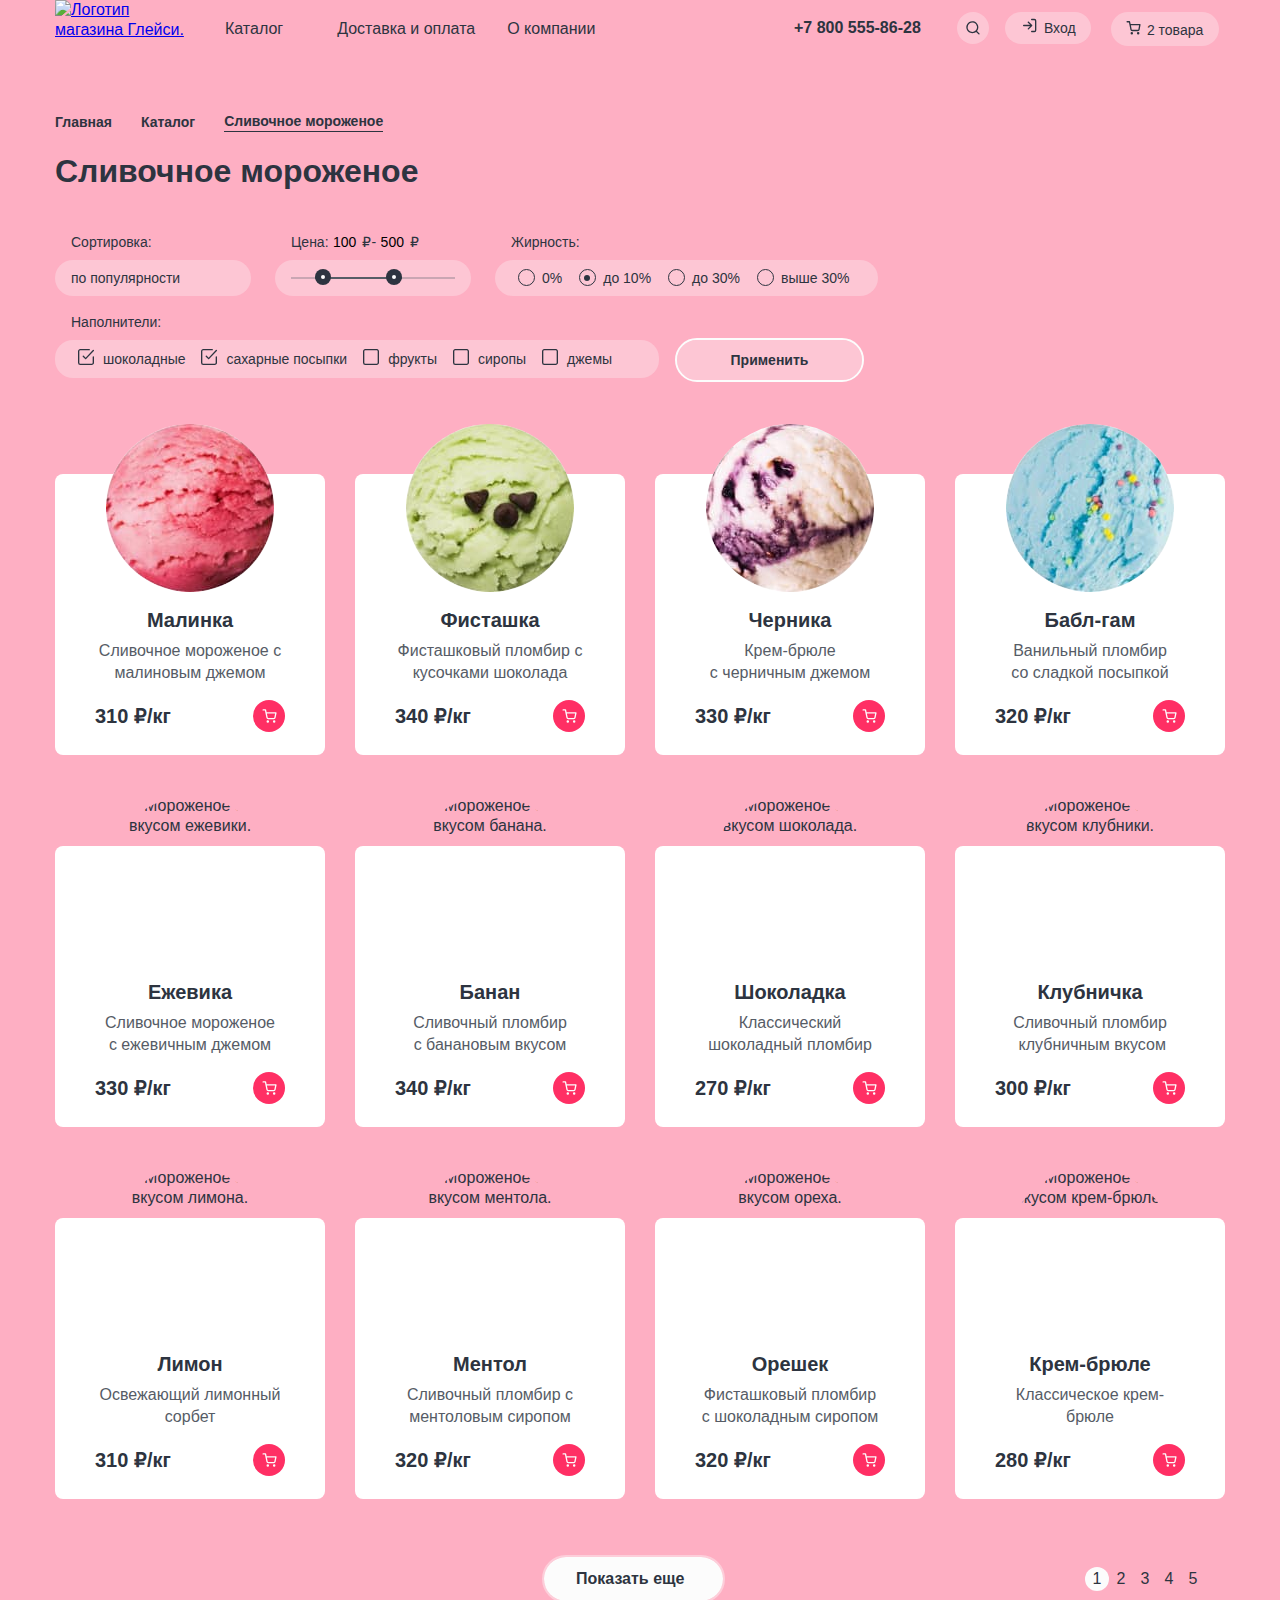
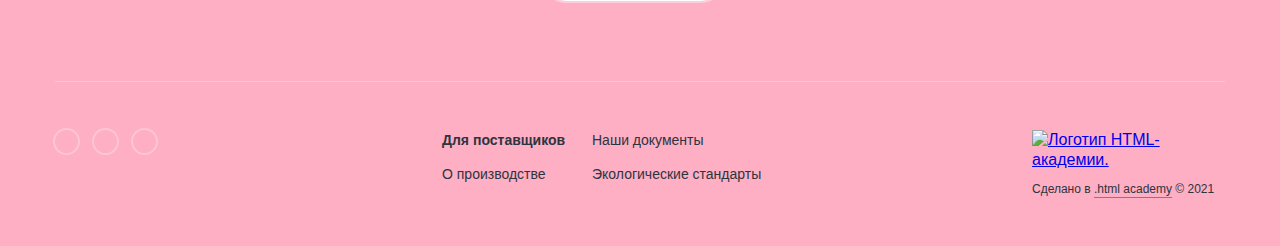
==== catalog.html @ 58f44cf9 "select effects added" ====
<!DOCTYPE html>
<html lang="ru">

  <head>
    <meta charset="UTF-8">
    <meta http-equiv="X-UA-Compatible" content="IE=edge">
    <meta name="viewport" content="width=device-width, initial-scale=1.0">
    <link rel="icon" type="image/png" sizes="32x32" href="images/favicon-32x32.png">
    <link rel="stylesheet" href="styles/style.css">
    <title>HTML Academy: Глейси</title>
  </head>

  <body>
    <div class="page-container ">
      <div class="content-wrapper">
        <header class="page-header catalog-header">
          <h1 class="visually-hidden">Магазин мороженого Глейси.</h1>
          <nav class="header-navigation">

            <a class="page-header-link" href="index.html">
              <img class="header-logo" src="images/header-logo.svg" width="137" height="56"
                alt="Логотип магазина Глейси.">
            </a>

            <ul class="header-navigation-list">
              <li class="navigation-list-item navigation-list-catalog">
                <a class="navigation-item-link navigation-link-catalog" href="#">Каталог
                </a>
                <div class="subcatalog-wrapper">

                  <ul class="subcatalog">
                    <li class="subcatalog-item subcatalog-item-new">
                      <a href="#" class="subcatalog-item-link">Новинки</a>
                    </li>
                    <li class="subcatalog-item">
                      <a href="#" class="subcatalog-item-link">Сливочное</a>
                    </li>
                    <li class="subcatalog-item">
                      <a href="#" class="subcatalog-item-link">Щербеты</a>
                    </li>
                    <li class="subcatalog-item">
                      <a href="#" class="subcatalog-item-link">Фруктовый лед</a>
                    </li>
                    <li class="subcatalog-item">
                      <a href="#" class="subcatalog-item-link">Мелорин</a>
                    </li>
                  </ul>
                </div>
              </li>
              <li class="navigation-list-item">
                <a class="navigation-item-link" href="#">Доставка и оплата</a>
              </li>
              <li class="navigation-list-item">
                <a class="navigation-item-link" href="#">О компании</a>
              </li>
            </ul>
          </nav>
          <nav class="user-navigation">
            <div class="phonenumber-link-wrapper">
            <a class="phonenumber-link" href="tel:+78005558628">+7 800 555-86-28</a>
          </div>
            <ul class="header-entry-list">
              <li class="user-navigation-item">
                <a class="user-navigation-link user-navigation-search" href="#">
                  <svg class="header-search-icon" width="14" height="14" aria-hidden="true" focusable="false"
                    role="img" viewBox="0 0 14 14" fill="none" xmlns="http://www.w3.org/2000/svg">
                    <path fill-rule="evenodd" clip-rule="evenodd"
                      d="M1.663 6.188a4.667 4.667 0 1 1 8.028 3.237.674.674 0 0 0-.124.124 4.667 4.667 0 0 1-7.904-3.361Zm8.412 4.688a6 6 0 1 1 .943-.943l2.45 2.45a.667.667 0 1 1-.943.943l-2.45-2.45Z" />
                  </svg>
                  <span class="visually-hidden"> Кнопка поиска по сайту.</span>
                </a>
                <div class="search-form-wrapper">
                  <form class="header-search-form" action="https://echo.htmlacademy.ru/" method="get">
                    <input class="search-form-input input-field-state" name="form-search" type="text" id="form-search"
                      placeholder="Поиск по сайту" required>
                    <label class="visually-hidden" for="form-search">Поиск товара на сайте</label>
                    <button class="header-form-button" type="button">
                      <span class="visually-hidden">Сбросить</span>
                    </button>
                  </form>
                </div>
              </li>
              <li class="user-navigation-item entry-popover">
                <a class="user-navigation-link user-navigation-entry" href="#">
                  <svg class="header-entry-icon" width="14" height="15" viewBox="0 0 14 15" fill="none"
                    xmlns="http://www.w3.org/2000/svg" aria-hidden="true" focusable="false" role="img">
                    <path fill-rule="evenodd" clip-rule="evenodd"
                      d="M8 1.525c0-.369.298-.667.667-.667h2.666a2 2 0 0 1 2 2v9.333a2 2 0 0 1-2 2H8.667a.667.667 0 0 1 0-1.333h2.666A.667.667 0 0 0 12 12.19V2.858a.666.666 0 0 0-.667-.667H8.667A.667.667 0 0 1 8 1.525ZM4.862 3.72c.26-.26.682-.26.943 0l3.329 3.329a.673.673 0 0 1 .2.476.664.664 0 0 1-.2.476l-3.33 3.328a.667.667 0 1 1-.942-.943l2.195-2.195H.667a.667.667 0 1 1 0-1.333h6.39L4.862 4.663a.667.667 0 0 1 0-.943Z" />
                  </svg>
                  <span class="header-entry-text">Вход</span>
                </a>
                <div class="popover-wrapper">
                  <section class="popover-auth">
                    <h2 class="popover-auth-caption">Личный кабинет</h2>
                    <form class="auth-form" action="https://echo.htmlacademy.ru/" method="post">
                      <div class="field-group auth-login-group">
                        <label for="auth-login" class="visually-hidden"></label>
                        <input class="auth-form-field input-field-state" type="email" id="auth-login" name="auth-login"
                          placeholder="Введите логин" required>
                      </div>
                      <div class="field-group auth-password-group">
                        <label for="auth-password" class="visually-hidden"></label>
                        <input class="auth-form-field input-field-state" type="password" id="auth-password" name="auth-password"
                          placeholder="Введите пароль" required>
                      </div>

                      <button class="popover-auth-button button" type="submit">Войти</button>
                      <div class="form-register-wrapper">
                        <a href="#" class="auth-form-recovery">Забыли пароль?</a>
                        <a href="#" class="auth-form-register">Регистрация</a>
                      </div>
                    </form>

                  </section>
                </div>
              </li>
              <li class="user-navigation-item cart-item">
                <a class="user-navigation-link user-navigation-cart" href="#">
                  <svg class="header-cart-icon" width="15" height="14" viewBox="0 0 15 14" fill="none"
                    xmlns="http://www.w3.org/2000/svg" aria-hidden="true" focusable="false" role="img">
                    <path fill-rule="evenodd" clip-rule="evenodd"
                      d="M1.167.108a.667.667 0 1 0 0 1.333h1.77l.468 2.336a.664.664 0 0 0 .011.053l.967 4.833a1.826 1.826 0 0 0 1.819 1.47h5.62a1.826 1.826 0 0 0 1.819-1.47l.001-.005.927-4.861a.667.667 0 0 0-.655-.792H4.611L4.138.644a.667.667 0 0 0-.654-.536H1.167ZM5.69 8.402l-.813-4.064h8.23l-.775 4.067a.492.492 0 0 1-.492.395H6.183a.492.492 0 0 1-.492-.397Zm-1.134 3.961a1.246 1.246 0 1 1 2.492 0 1.246 1.246 0 0 1-2.492 0Zm6.374 0a1.246 1.246 0 1 1 2.491 0 1.246 1.246 0 0 1-2.491 0Z" />
                  </svg>
                  <span class="products-quantity">2 товара</span>
                  <span class="products-quantity cart-empty">нет товаров</span>
                </a>
                <div class="cart-popover-wrapper">
                  <div class="cart-popover">
                    <h2 class="cart-popover-caption">Корзина</h2>
                    <form class="cart-form" action="https://echo.htmlacademy.ru/" method="get">
                      <ul class="cart-popover-list">
                        <li class="cart-popover-item">
                          <a href="#" class="cart-item-link">
                            <img src="images/cart-raspberry-image.jpg" alt="Малиновое мороженое."
                              class="cart-item-img">
                            <div class="cart-caption-wrapper">
                              <h3 class="cart-product-caption">Малинка
                              </h3>
                              <input type="hidden" id="product-cart" name="product" value="Мороженое малиновое">
                              <span class="cart-product-quantity">1 кг х 310 ₽</span>
                            </div>
                          </a>
                          <span class="cart-product-price">310 ₽</span>
                          <button class="cart-product-button" type="button">
                            <span class="visually-hidden">Удалить товар из корзины.</span>
                          </button>
                        </li>
                        <li class="cart-popover-item">
                          <a href="#" class="cart-item-link">
                            <img class="cart-item-img" src="images/cart-bubble-gum-image.jpg"
                              alt="Мороженое бабл-гам.">
                            <div class="cart-caption-wrapper">
                              <h3 class="cart-product-caption">Бабл-гам</h3>
                              <input type="hidden" id="product-cart-bubblegum" name="product"
                                value="Мороженое bubblegum">
                              <span class="cart-product-quantity">1,5 кг х 320 ₽</span>
                            </div>
                          </a>
                          <span class="cart-product-price">480 ₽</span>
                          <button class="cart-product-button" type="button">
                            <span class="visually-hidden">Удалить товар из корзины.</span>
                          </button>
                        </li>
                      </ul>
                      <div class="cart-order-wrapper">
                        <button type="submit" class="cart-form-button button">Оформить заказ</button>
                        <span class="cart-total-price">Итого: 790 ₽</span>
                      </div>
                    </form>
                    <div class="cart-popover-empty">Ваша корзина пока пуста</div>
                  </div>
                </div>
              </li>
            </ul>

          </nav>
        </header>
        <main class="main-index main-catalog">
          <header class="inner-header">
            <ul class="header-breadcrumbs-list">
              <li class="header-breadcrumbs-item">
                <a class="breadcrumbs-item-link" href="index.html">Главная</a>
              </li>
              <li class="header-breadcrumbs-item">
                <a class="breadcrumbs-item-link" href="#">Каталог</a>
              </li>
              <li class="header-breadcrumbs-item">
                <a class="breadcrumbs-item-link" href="#">Сливочное мороженое</a>
              </li>
            </ul>
            <h2 class="inner-header-caption">Сливочное мороженое</h2>
          </header>
          <section class="filter-container">
            <h2 class="visually-hidden">Сортировка мороженого</h2>
            <form class="catalog-filter-form" action="https://echo.htmlacademy.ru/" method="get">
              <fieldset class="catalog-field catalog-select-field">
                <legend class="catalog-field-caption catalog-select-caption">Сортировка:</legend>
                <select class="catalog-select" name="catalog-select" id="catalog-select">
                  <option value="popular" selected>по популярности</option>
                  <option value="new">новинки</option>
                </select>
              </fieldset>
              <fieldset class="catalog-field filter-form-price">
                <legend class="visually-hidden">Диапазон цены мороженого.</legend>
                <span class="catalog-field-caption filter-price-caption">Цена:</span>
                <div class="range-wrapper-inputs">
                  <label class="visually-hidden" for="range-input-min">от</label>
                  <input class="range-input" type="number" value="100" name="min-price" id="range-input-min">
                  <label class="visually-hidden" for="range-input-max">до</label>
                  <span class="input-dash">₽-</span>
                  <input class="range-input" type="number" value="500" name="max-price" id="range-input-max">
                  <span class="input-dash">₽</span>
                </div>
                <div class="range-scale-wrapper">
                  <div class="range-scale">
                    <div class="range-bar" style="left:24px; width:87px">
                      <button class="range-toggle toggle-min" type="button">
                        <span class="visually-hidden">Уменьшение стоимости.
                        </span>
                      </button>
                      <button class="range-toggle toggle-max" type="button">
                        <span class="visually-hidden">Увеличение стоимости.</span>
                      </button>
                    </div>
                  </div>
                </div>
              </fieldset>

              <fieldset class="catalog-field filter-radio-group">
                <legend class="catalog-field-caption radio-group-caption">Жирность:</legend>
                <ul class="radio-group-list">
                  <li class="radio-group-item">
                    <input class="radio-group-input visually-hidden" type="radio" name="fat-content"
                      id="radio-input-zero">
                    <label class="radio-group-row" for="radio-input-zero">0%</label>
                  </li>
                  <li class="radio-group-item">
                    <input class="radio-group-input visually-hidden" type="radio" name="fat-content" id="radio-input-10"
                      checked>
                    <label class="radio-group-row" for="radio-input-10">до 10% </label>
                  </li>
                  <li class="radio-group-item">
                    <input class="radio-group-input visually-hidden" type="radio" name="fat-content"
                      id="radio-input-30">
                    <label class="radio-group-row" for="radio-input-30">до 30% </label>
                  </li>
                  <li class="radio-group-item">
                    <input class="radio-group-input visually-hidden" type="radio" name="fat-content"
                      id="radio-input-30more">
                    <label class="radio-group-row" for="radio-input-30more">выше 30% </label>
                  </li>
                </ul>
              </fieldset>
              <fieldset class="catalog-field filter-checkbox-group">
                <legend class="catalog-field-caption  checkbox-group-caption">Наполнители:</legend>
                <ul class="checkbox-group-list">
                  <li class="checkbox-group-item">
                    <label class="checkbox-input-row" for="chocolate-filling">
                      <input class="checkbox-input visually-hidden" type="checkbox" name="chocolate-filling"
                        id="chocolate-filling" checked>
                      <span class="checkbox-square-wrapper">
                        <svg class="checkbox-square-mark" width="16" height="16" viewBox="0 0 16 16" fill="none"
                          xmlns="http://www.w3.org/2000/svg">
                          <path fill-rule="evenodd" clip-rule="evenodd"
                            d="M1.6151 1.6153a.9628.9628 0 0 1 .6808-.282h11.407c.2417 0 .3402.0286.3947.0526.0577.0255.1305.074.286.2294.2072.2072.282.4323.282.6808v11.3686a.6583.6583 0 0 0-.001.0373.9626.9626 0 0 1-.9628.9628H2.2959a.963.963 0 0 1-.9627-.9628V2.296a.9628.9628 0 0 1 .282-.6807Zm14.223 12.9284a2.2959 2.2959 0 0 1-2.1363 1.4544H2.2959a2.296 2.296 0 0 1-2.296-2.2961V2.296A2.2961 2.2961 0 0 1 1.4584.1583.664.664 0 0 1 1.8896 0H13.703c.3374 0 .6429.038.9336.1664.2875.127.5011.3172.69.5061.4815.4816.6725 1.0574.6725 1.6236v11.8133a.664.664 0 0 1-.1609.4343Z" />
                          </svg>
                      </span>
                      <span class="checkbox-mark-wrapper">
                        <svg class="checkbox-mark" width="16" height="16" viewBox="0 0 16 16" fill="none"
                          xmlns="http://www.w3.org/2000/svg">
                          <path fill-rule="evenodd" clip-rule="evenodd"
                            d="M1.6153 1.6153a.9619.9619 0 0 1 .6803-.282h8.9589a.6667.6667 0 1 0 0-1.3333H2.2956C1.6867 0 1.1028.242.6723.6727a2.2966 2.2966 0 0 0-.6722 1.6235v11.4071a2.2954 2.2954 0 0 0 2.2956 2.2962h11.4021c.6089 0 1.1929-.242 1.6233-.6726a2.2966 2.2966 0 0 0 .6723-1.6236V7.9998a.6667.6667 0 0 0-1.3333 0v5.7035a.9633.9633 0 0 1-.282.681.962.962 0 0 1-.6803.2819H2.2956a.962.962 0 0 1-.6803-.2819.9633.9633 0 0 1-.282-.681V2.2963a.9633.9633 0 0 1 .282-.681Zm14.2014.3251a.6667.6667 0 1 0-.968-.917l-7.2346 7.637L5.7825 6.727a.6667.6667 0 0 0-.968.917l2.3156 2.4443a.6667.6667 0 0 0 .968 0l7.7186-8.1479Z" />
                          </svg>
                      </span>
                      шоколадные</label>
                  </li>

                  <li class="checkbox-group-item">
                    <label class="checkbox-input-row" for="sugar-sprinkles">
                      <input class="checkbox-input visually-hidden" type="checkbox" name="sugar-sprinkles"
                        id="sugar-sprinkles" checked>
                      <span class="checkbox-square-wrapper">
                        <svg class="checkbox-square-mark" width="16" height="16" viewBox="0 0 16 16" fill="none"
                          xmlns="http://www.w3.org/2000/svg">
                          <path fill-rule="evenodd" clip-rule="evenodd"
                            d="M1.6151 1.6153a.9628.9628 0 0 1 .6808-.282h11.407c.2417 0 .3402.0286.3947.0526.0577.0255.1305.074.286.2294.2072.2072.282.4323.282.6808v11.3686a.6583.6583 0 0 0-.001.0373.9626.9626 0 0 1-.9628.9628H2.2959a.963.963 0 0 1-.9627-.9628V2.296a.9628.9628 0 0 1 .282-.6807Zm14.223 12.9284a2.2959 2.2959 0 0 1-2.1363 1.4544H2.2959a2.296 2.296 0 0 1-2.296-2.2961V2.296A2.2961 2.2961 0 0 1 1.4584.1583.664.664 0 0 1 1.8896 0H13.703c.3374 0 .6429.038.9336.1664.2875.127.5011.3172.69.5061.4815.4816.6725 1.0574.6725 1.6236v11.8133a.664.664 0 0 1-.1609.4343Z" />
                          </svg>
                      </span>
                      <span class="checkbox-mark-wrapper">
                        <svg class="checkbox-mark" width="16" height="16" viewBox="0 0 16 16" fill="none"
                          xmlns="http://www.w3.org/2000/svg">
                          <path fill-rule="evenodd" clip-rule="evenodd"
                            d="M1.6153 1.6153a.9619.9619 0 0 1 .6803-.282h8.9589a.6667.6667 0 1 0 0-1.3333H2.2956C1.6867 0 1.1028.242.6723.6727a2.2966 2.2966 0 0 0-.6722 1.6235v11.4071a2.2954 2.2954 0 0 0 2.2956 2.2962h11.4021c.6089 0 1.1929-.242 1.6233-.6726a2.2966 2.2966 0 0 0 .6723-1.6236V7.9998a.6667.6667 0 0 0-1.3333 0v5.7035a.9633.9633 0 0 1-.282.681.962.962 0 0 1-.6803.2819H2.2956a.962.962 0 0 1-.6803-.2819.9633.9633 0 0 1-.282-.681V2.2963a.9633.9633 0 0 1 .282-.681Zm14.2014.3251a.6667.6667 0 1 0-.968-.917l-7.2346 7.637L5.7825 6.727a.6667.6667 0 0 0-.968.917l2.3156 2.4443a.6667.6667 0 0 0 .968 0l7.7186-8.1479Z" />
                          </svg>
                      </span>
                      сахарные посыпки</label>

                  </li>

                  <li class="checkbox-group-item">
                    <label class="checkbox-input-row" for="fruits-filling">
                      <input class="checkbox-input visually-hidden" type="checkbox" name="fruits-filling"
                        id="fruits-filling">
                      <span class="checkbox-square-wrapper">
                        <svg class="checkbox-square-mark" width="16" height="16" viewBox="0 0 16 16" fill="none"
                          xmlns="http://www.w3.org/2000/svg">
                          <path fill-rule="evenodd" clip-rule="evenodd"
                            d="M1.6151 1.6153a.9628.9628 0 0 1 .6808-.282h11.407c.2417 0 .3402.0286.3947.0526.0577.0255.1305.074.286.2294.2072.2072.282.4323.282.6808v11.3686a.6583.6583 0 0 0-.001.0373.9626.9626 0 0 1-.9628.9628H2.2959a.963.963 0 0 1-.9627-.9628V2.296a.9628.9628 0 0 1 .282-.6807Zm14.223 12.9284a2.2959 2.2959 0 0 1-2.1363 1.4544H2.2959a2.296 2.296 0 0 1-2.296-2.2961V2.296A2.2961 2.2961 0 0 1 1.4584.1583.664.664 0 0 1 1.8896 0H13.703c.3374 0 .6429.038.9336.1664.2875.127.5011.3172.69.5061.4815.4816.6725 1.0574.6725 1.6236v11.8133a.664.664 0 0 1-.1609.4343Z" />
                          </svg>
                      </span>
                      <span class="checkbox-mark-wrapper">
                        <svg class="checkbox-mark" width="16" height="16" viewBox="0 0 16 16" fill="none"
                          xmlns="http://www.w3.org/2000/svg">
                          <path fill-rule="evenodd" clip-rule="evenodd"
                            d="M1.6153 1.6153a.9619.9619 0 0 1 .6803-.282h8.9589a.6667.6667 0 1 0 0-1.3333H2.2956C1.6867 0 1.1028.242.6723.6727a2.2966 2.2966 0 0 0-.6722 1.6235v11.4071a2.2954 2.2954 0 0 0 2.2956 2.2962h11.4021c.6089 0 1.1929-.242 1.6233-.6726a2.2966 2.2966 0 0 0 .6723-1.6236V7.9998a.6667.6667 0 0 0-1.3333 0v5.7035a.9633.9633 0 0 1-.282.681.962.962 0 0 1-.6803.2819H2.2956a.962.962 0 0 1-.6803-.2819.9633.9633 0 0 1-.282-.681V2.2963a.9633.9633 0 0 1 .282-.681Zm14.2014.3251a.6667.6667 0 1 0-.968-.917l-7.2346 7.637L5.7825 6.727a.6667.6667 0 0 0-.968.917l2.3156 2.4443a.6667.6667 0 0 0 .968 0l7.7186-8.1479Z" />
                          </svg>
                      </span>
                      фрукты</label>
                  </li>

                  <li class="checkbox-group-item">
                    <label class="checkbox-input-row" for="syrups-filling">
                      <input class="checkbox-input visually-hidden" type="checkbox" name="syrups-filling"
                        id="syrups-filling">
                      <span class="checkbox-square-wrapper">
                        <svg class="checkbox-square-mark" width="16" height="16" viewBox="0 0 16 16" fill="none"
                          xmlns="http://www.w3.org/2000/svg">
                          <path fill-rule="evenodd" clip-rule="evenodd"
                            d="M1.6151 1.6153a.9628.9628 0 0 1 .6808-.282h11.407c.2417 0 .3402.0286.3947.0526.0577.0255.1305.074.286.2294.2072.2072.282.4323.282.6808v11.3686a.6583.6583 0 0 0-.001.0373.9626.9626 0 0 1-.9628.9628H2.2959a.963.963 0 0 1-.9627-.9628V2.296a.9628.9628 0 0 1 .282-.6807Zm14.223 12.9284a2.2959 2.2959 0 0 1-2.1363 1.4544H2.2959a2.296 2.296 0 0 1-2.296-2.2961V2.296A2.2961 2.2961 0 0 1 1.4584.1583.664.664 0 0 1 1.8896 0H13.703c.3374 0 .6429.038.9336.1664.2875.127.5011.3172.69.5061.4815.4816.6725 1.0574.6725 1.6236v11.8133a.664.664 0 0 1-.1609.4343Z" />
                          </svg>
                      </span>
                      <span class="checkbox-mark-wrapper">
                        <svg class="checkbox-mark" width="16" height="16" viewBox="0 0 16 16" fill="none"
                          xmlns="http://www.w3.org/2000/svg">
                          <path fill-rule="evenodd" clip-rule="evenodd"
                            d="M1.6153 1.6153a.9619.9619 0 0 1 .6803-.282h8.9589a.6667.6667 0 1 0 0-1.3333H2.2956C1.6867 0 1.1028.242.6723.6727a2.2966 2.2966 0 0 0-.6722 1.6235v11.4071a2.2954 2.2954 0 0 0 2.2956 2.2962h11.4021c.6089 0 1.1929-.242 1.6233-.6726a2.2966 2.2966 0 0 0 .6723-1.6236V7.9998a.6667.6667 0 0 0-1.3333 0v5.7035a.9633.9633 0 0 1-.282.681.962.962 0 0 1-.6803.2819H2.2956a.962.962 0 0 1-.6803-.2819.9633.9633 0 0 1-.282-.681V2.2963a.9633.9633 0 0 1 .282-.681Zm14.2014.3251a.6667.6667 0 1 0-.968-.917l-7.2346 7.637L5.7825 6.727a.6667.6667 0 0 0-.968.917l2.3156 2.4443a.6667.6667 0 0 0 .968 0l7.7186-8.1479Z" />
                          </svg>
                      </span>
                      сиропы</label>
                  </li>
                  <li class="checkbox-group-item">
                    <label class="checkbox-input-row" for="jams-filling">
                      <input class="checkbox-input visually-hidden" type="checkbox" name="jams-filling"
                        id="jams-filling">
                      <span class="checkbox-square-wrapper">
                        <svg class="checkbox-square-mark" width="16" height="16" viewBox="0 0 16 16" fill="none"
                          xmlns="http://www.w3.org/2000/svg">
                          <path fill-rule="evenodd" clip-rule="evenodd"
                            d="M1.6151 1.6153a.9628.9628 0 0 1 .6808-.282h11.407c.2417 0 .3402.0286.3947.0526.0577.0255.1305.074.286.2294.2072.2072.282.4323.282.6808v11.3686a.6583.6583 0 0 0-.001.0373.9626.9626 0 0 1-.9628.9628H2.2959a.963.963 0 0 1-.9627-.9628V2.296a.9628.9628 0 0 1 .282-.6807Zm14.223 12.9284a2.2959 2.2959 0 0 1-2.1363 1.4544H2.2959a2.296 2.296 0 0 1-2.296-2.2961V2.296A2.2961 2.2961 0 0 1 1.4584.1583.664.664 0 0 1 1.8896 0H13.703c.3374 0 .6429.038.9336.1664.2875.127.5011.3172.69.5061.4815.4816.6725 1.0574.6725 1.6236v11.8133a.664.664 0 0 1-.1609.4343Z" />
                          </svg>
                      </span>
                      <span class="checkbox-mark-wrapper">
                        <svg class="checkbox-mark" width="16" height="16" viewBox="0 0 16 16" fill="none"
                          xmlns="http://www.w3.org/2000/svg">
                          <path fill-rule="evenodd" clip-rule="evenodd"
                            d="M1.6153 1.6153a.9619.9619 0 0 1 .6803-.282h8.9589a.6667.6667 0 1 0 0-1.3333H2.2956C1.6867 0 1.1028.242.6723.6727a2.2966 2.2966 0 0 0-.6722 1.6235v11.4071a2.2954 2.2954 0 0 0 2.2956 2.2962h11.4021c.6089 0 1.1929-.242 1.6233-.6726a2.2966 2.2966 0 0 0 .6723-1.6236V7.9998a.6667.6667 0 0 0-1.3333 0v5.7035a.9633.9633 0 0 1-.282.681.962.962 0 0 1-.6803.2819H2.2956a.962.962 0 0 1-.6803-.2819.9633.9633 0 0 1-.282-.681V2.2963a.9633.9633 0 0 1 .282-.681Zm14.2014.3251a.6667.6667 0 1 0-.968-.917l-7.2346 7.637L5.7825 6.727a.6667.6667 0 0 0-.968.917l2.3156 2.4443a.6667.6667 0 0 0 .968 0l7.7186-8.1479Z" />
                          </svg>
                      </span>
                      джемы</label>
                  </li>
                </ul>
              </fieldset>
              <button class="filter-button" type="submit">Применить</button>

            </form>
          </section>
          <section class="assortment">
            <h2 class="visually-hidden"> Ассортимент сливочного мороженого</h2>
            <div class="ice-cream-container">
              <ul class="products-list">
                <li class="products-list-item">
                  <a href="#" class="products-item-link">
                    <div class="product-img-wrapper">
                      <img class="product-item-img" src="images/product-presentation-raspberry.jpg"
                        alt="Мороженое малиновое.">
                    </div>
                    <h3 class="products-item-caption">Малинка</h3>
                  </a>
                  <p class="products-item-desc">Сливочное мороженое с малиновым джемом</p>
                  <div class="products-price-wrapper">
                    <span class="products-price"> 310 ₽/кг</span>
                    <a class="products-cart-icon" href="#">
                      <svg class="cart-icon" width="15" height="14" viewBox="0 0 15 14" fill="none"
                        xmlns="http://www.w3.org/2000/svg" role="img" aria-label="Поместить в корзину.">
                        <path fill-rule="evenodd" clip-rule="evenodd"
                          d="M1.167.25a.667.667 0 1 0 0 1.333h1.77l.468 2.336a.664.664 0 0 0 .011.053l.967 4.833a1.826 1.826 0 0 0 1.819 1.47h5.62a1.826 1.826 0 0 0 1.819-1.47l.001-.005.927-4.861a.667.667 0 0 0-.655-.792H4.611L4.138.786A.667.667 0 0 0 3.484.25H1.167ZM5.69 8.544 4.878 4.48h8.23l-.775 4.067a.492.492 0 0 1-.492.395H6.183a.492.492 0 0 1-.492-.397Zm-1.134 3.961a1.246 1.246 0 1 1 2.492 0 1.246 1.246 0 0 1-2.492 0Zm6.374 0a1.246 1.246 0 1 1 2.491 0 1.246 1.246 0 0 1-2.491 0Z">
                        </path>
                      </svg>
                    </a>
                  </div>
                </li>

                <li class="products-list-item">
                  <a href="#" class="products-item-link">
                    <div class="product-img-wrapper">
                      <img class="product-item-img" src="images/pistachio-ice-cream.jpg" alt="Мороженое фисташковое.">
                    </div>
                    <h3 class="products-item-caption">Фисташка</h3>
                  </a>
                  <p class="products-item-desc">Фисташковый пломбир с кусочками шоколада</p>
                  <div class="products-price-wrapper">
                    <span class="products-price">340 ₽/кг</span>
                    <a class="products-cart-icon" href="#">
                      <svg class="cart-icon" width="15" height="14" viewBox="0 0 15 14" fill="none"
                        xmlns="http://www.w3.org/2000/svg" role="img" aria-label="Поместить в корзину.">
                        <path fill-rule="evenodd" clip-rule="evenodd"
                          d="M1.167.25a.667.667 0 1 0 0 1.333h1.77l.468 2.336a.664.664 0 0 0 .011.053l.967 4.833a1.826 1.826 0 0 0 1.819 1.47h5.62a1.826 1.826 0 0 0 1.819-1.47l.001-.005.927-4.861a.667.667 0 0 0-.655-.792H4.611L4.138.786A.667.667 0 0 0 3.484.25H1.167ZM5.69 8.544 4.878 4.48h8.23l-.775 4.067a.492.492 0 0 1-.492.395H6.183a.492.492 0 0 1-.492-.397Zm-1.134 3.961a1.246 1.246 0 1 1 2.492 0 1.246 1.246 0 0 1-2.492 0Zm6.374 0a1.246 1.246 0 1 1 2.491 0 1.246 1.246 0 0 1-2.491 0Z" />
                      </svg>
                    </a>
                  </div>

                </li>
                <li class="products-list-item">
                  <a href="#" class="products-item-link">
                    <div class="product-img-wrapper">
                      <img src="images/blueberry-ice-cream.jpg" alt="Черничное мороженое." class="product-item-img">
                    </div>

                    <h3 class="products-item-caption">Черника</h3>
                  </a>
                  <p class="products-item-desc">Крем-брюле
                    с&nbsp;черничным джемом</p>
                  <div class="products-price-wrapper">
                    <span class="products-price">330 ₽/кг</span>
                    <a class="products-cart-icon" href="#">
                      <svg class="cart-icon" width="15" height="14" viewBox="0 0 15 14" fill="none"
                        xmlns="http://www.w3.org/2000/svg" role="img" aria-label="Поместить в корзину.">
                        <path fill-rule="evenodd" clip-rule="evenodd"
                          d="M1.167.25a.667.667 0 1 0 0 1.333h1.77l.468 2.336a.664.664 0 0 0 .011.053l.967 4.833a1.826 1.826 0 0 0 1.819 1.47h5.62a1.826 1.826 0 0 0 1.819-1.47l.001-.005.927-4.861a.667.667 0 0 0-.655-.792H4.611L4.138.786A.667.667 0 0 0 3.484.25H1.167ZM5.69 8.544 4.878 4.48h8.23l-.775 4.067a.492.492 0 0 1-.492.395H6.183a.492.492 0 0 1-.492-.397Zm-1.134 3.961a1.246 1.246 0 1 1 2.492 0 1.246 1.246 0 0 1-2.492 0Zm6.374 0a1.246 1.246 0 1 1 2.491 0 1.246 1.246 0 0 1-2.491 0Z" />
                      </svg>
                    </a>
                  </div>

                </li>

                <li class="products-list-item">
                  <a href="#" class="products-item-link">
                    <div class="product-img-wrapper">
                      <img src="images/bubble-gum-ice-cream.jpg" alt="Мороженое со вкусом bubble-gum."
                        class="product-item-img">
                    </div>

                    <h3 class="products-item-caption">Бабл-гам</h3>
                  </a>
                  <p class="products-item-desc">Ванильный пломбир
                    со&nbsp;сладкой посыпкой</p>
                  <div class="products-price-wrapper">
                    <span class="products-price">320 ₽/кг</span>
                    <a class="products-cart-icon" href="#">
                      <svg class="cart-icon" width="15" height="14" viewBox="0 0 15 14" fill="none"
                        xmlns="http://www.w3.org/2000/svg" role="img" aria-label="Поместить в корзину.">
                        <path fill-rule="evenodd" clip-rule="evenodd"
                          d="M1.167.25a.667.667 0 1 0 0 1.333h1.77l.468 2.336a.664.664 0 0 0 .011.053l.967 4.833a1.826 1.826 0 0 0 1.819 1.47h5.62a1.826 1.826 0 0 0 1.819-1.47l.001-.005.927-4.861a.667.667 0 0 0-.655-.792H4.611L4.138.786A.667.667 0 0 0 3.484.25H1.167ZM5.69 8.544 4.878 4.48h8.23l-.775 4.067a.492.492 0 0 1-.492.395H6.183a.492.492 0 0 1-.492-.397Zm-1.134 3.961a1.246 1.246 0 1 1 2.492 0 1.246 1.246 0 0 1-2.492 0Zm6.374 0a1.246 1.246 0 1 1 2.491 0 1.246 1.246 0 0 1-2.491 0Z" />
                      </svg>
                    </a>
                  </div>

                </li>

                <li class="products-list-item">
                  <a href="#" class="products-item-link">
                    <div class="product-img-wrapper">
                      <img src="images/catalog-blackberry.jpg" alt="Мороженое со вкусом ежевики."
                        class="product-item-img">
                    </div>

                    <h3 class="products-item-caption">Ежевика</h3>
                  </a>
                  <p class="products-item-desc">Сливочное мороженое с&nbsp;ежевичным джемом</p>
                  <div class="products-price-wrapper">
                    <span class="products-price">330 ₽/кг</span>
                    <a class="products-cart-icon" href="#">
                      <svg class="cart-icon" width="15" height="14" viewBox="0 0 15 14" fill="none"
                        xmlns="http://www.w3.org/2000/svg" role="img" aria-label="Поместить в корзину.">
                        <path fill-rule="evenodd" clip-rule="evenodd"
                          d="M1.167.25a.667.667 0 1 0 0 1.333h1.77l.468 2.336a.664.664 0 0 0 .011.053l.967 4.833a1.826 1.826 0 0 0 1.819 1.47h5.62a1.826 1.826 0 0 0 1.819-1.47l.001-.005.927-4.861a.667.667 0 0 0-.655-.792H4.611L4.138.786A.667.667 0 0 0 3.484.25H1.167ZM5.69 8.544 4.878 4.48h8.23l-.775 4.067a.492.492 0 0 1-.492.395H6.183a.492.492 0 0 1-.492-.397Zm-1.134 3.961a1.246 1.246 0 1 1 2.492 0 1.246 1.246 0 0 1-2.492 0Zm6.374 0a1.246 1.246 0 1 1 2.491 0 1.246 1.246 0 0 1-2.491 0Z" />
                      </svg>
                    </a>
                  </div>

                </li>

                <li class="products-list-item">
                  <a href="#" class="products-item-link">
                    <div class="product-img-wrapper">
                      <img src="images/catalog-banana.jpg" alt="Мороженое со вкусом банана." class="product-item-img">
                    </div>

                    <h3 class="products-item-caption">Банан</h3>
                  </a>
                  <p class="products-item-desc">Сливочный пломбир
                    с&nbsp;банановым вкусом</p>
                  <div class="products-price-wrapper">
                    <span class="products-price">340 ₽/кг</span>
                    <a class="products-cart-icon" href="#">
                      <svg class="cart-icon" width="15" height="14" viewBox="0 0 15 14" fill="none"
                        xmlns="http://www.w3.org/2000/svg" role="img" aria-label="Поместить в корзину.">
                        <path fill-rule="evenodd" clip-rule="evenodd"
                          d="M1.167.25a.667.667 0 1 0 0 1.333h1.77l.468 2.336a.664.664 0 0 0 .011.053l.967 4.833a1.826 1.826 0 0 0 1.819 1.47h5.62a1.826 1.826 0 0 0 1.819-1.47l.001-.005.927-4.861a.667.667 0 0 0-.655-.792H4.611L4.138.786A.667.667 0 0 0 3.484.25H1.167ZM5.69 8.544 4.878 4.48h8.23l-.775 4.067a.492.492 0 0 1-.492.395H6.183a.492.492 0 0 1-.492-.397Zm-1.134 3.961a1.246 1.246 0 1 1 2.492 0 1.246 1.246 0 0 1-2.492 0Zm6.374 0a1.246 1.246 0 1 1 2.491 0 1.246 1.246 0 0 1-2.491 0Z" />
                      </svg>
                    </a>
                  </div>

                </li>

                <li class="products-list-item">
                  <a href="#" class="products-item-link">
                    <div class="product-img-wrapper">
                      <img src="images/catalog-chocolate.jpg" alt="Мороженое со вкусом шоколада."
                        class="product-item-img">
                    </div>

                    <h3 class="products-item-caption">Шоколадка</h3>
                  </a>
                  <p class="products-item-desc">Классический шоколадный пломбир</p>
                  <div class="products-price-wrapper">
                    <span class="products-price">270 ₽/кг</span>
                    <a class="products-cart-icon" href="#">
                      <svg class="cart-icon" width="15" height="14" viewBox="0 0 15 14" fill="none"
                        xmlns="http://www.w3.org/2000/svg" role="img" aria-label="Поместить в корзину.">
                        <path fill-rule="evenodd" clip-rule="evenodd"
                          d="M1.167.25a.667.667 0 1 0 0 1.333h1.77l.468 2.336a.664.664 0 0 0 .011.053l.967 4.833a1.826 1.826 0 0 0 1.819 1.47h5.62a1.826 1.826 0 0 0 1.819-1.47l.001-.005.927-4.861a.667.667 0 0 0-.655-.792H4.611L4.138.786A.667.667 0 0 0 3.484.25H1.167ZM5.69 8.544 4.878 4.48h8.23l-.775 4.067a.492.492 0 0 1-.492.395H6.183a.492.492 0 0 1-.492-.397Zm-1.134 3.961a1.246 1.246 0 1 1 2.492 0 1.246 1.246 0 0 1-2.492 0Zm6.374 0a1.246 1.246 0 1 1 2.491 0 1.246 1.246 0 0 1-2.491 0Z" />
                      </svg>
                    </a>
                  </div>

                </li>

                <li class="products-list-item">
                  <a href="#" class="products-item-link">
                    <div class="product-img-wrapper">
                      <img src="images/catalog-strawberry.jpg" alt="Мороженое со вкусом клубники."
                        class="product-item-img">
                    </div>

                    <h3 class="products-item-caption">Клубничка</h3>
                  </a>
                  <p class="products-item-desc">Сливочный пломбир
                    &nbsp;клубничным вкусом</p>
                  <div class="products-price-wrapper">
                    <span class="products-price">300 ₽/кг</span>
                    <a class="products-cart-icon" href="#">
                      <svg class="cart-icon" width="15" height="14" viewBox="0 0 15 14" fill="none"
                        xmlns="http://www.w3.org/2000/svg" role="img" aria-label="Поместить в корзину.">
                        <path fill-rule="evenodd" clip-rule="evenodd"
                          d="M1.167.25a.667.667 0 1 0 0 1.333h1.77l.468 2.336a.664.664 0 0 0 .011.053l.967 4.833a1.826 1.826 0 0 0 1.819 1.47h5.62a1.826 1.826 0 0 0 1.819-1.47l.001-.005.927-4.861a.667.667 0 0 0-.655-.792H4.611L4.138.786A.667.667 0 0 0 3.484.25H1.167ZM5.69 8.544 4.878 4.48h8.23l-.775 4.067a.492.492 0 0 1-.492.395H6.183a.492.492 0 0 1-.492-.397Zm-1.134 3.961a1.246 1.246 0 1 1 2.492 0 1.246 1.246 0 0 1-2.492 0Zm6.374 0a1.246 1.246 0 1 1 2.491 0 1.246 1.246 0 0 1-2.491 0Z" />
                      </svg>
                    </a>
                  </div>

                </li>

                <li class="products-list-item">
                  <a href="#" class="products-item-link">
                    <div class="product-img-wrapper">
                      <img src="images/catalog-lemon.jpg" alt="Мороженое со вкусом лимона." class="product-item-img">
                    </div>

                    <h3 class="products-item-caption">Лимон</h3>
                  </a>
                  <p class="products-item-desc">Освежающий лимонный сорбет</p>
                  <div class="products-price-wrapper">
                    <span class="products-price">310 ₽/кг</span>
                    <a class="products-cart-icon" href="#">
                      <svg class="cart-icon" width="15" height="14" viewBox="0 0 15 14" fill="none"
                        xmlns="http://www.w3.org/2000/svg" role="img" aria-label="Поместить в корзину.">
                        <path fill-rule="evenodd" clip-rule="evenodd"
                          d="M1.167.25a.667.667 0 1 0 0 1.333h1.77l.468 2.336a.664.664 0 0 0 .011.053l.967 4.833a1.826 1.826 0 0 0 1.819 1.47h5.62a1.826 1.826 0 0 0 1.819-1.47l.001-.005.927-4.861a.667.667 0 0 0-.655-.792H4.611L4.138.786A.667.667 0 0 0 3.484.25H1.167ZM5.69 8.544 4.878 4.48h8.23l-.775 4.067a.492.492 0 0 1-.492.395H6.183a.492.492 0 0 1-.492-.397Zm-1.134 3.961a1.246 1.246 0 1 1 2.492 0 1.246 1.246 0 0 1-2.492 0Zm6.374 0a1.246 1.246 0 1 1 2.491 0 1.246 1.246 0 0 1-2.491 0Z" />
                      </svg>
                    </a>
                  </div>

                </li>

                <li class="products-list-item">
                  <a href="#" class="products-item-link">
                    <div class="product-img-wrapper">
                      <img src="images/catalog-menthol.jpg" alt="Мороженое со вкусом ментола." class="product-item-img">
                    </div>

                    <h3 class="products-item-caption">Ментол</h3>
                  </a>
                  <p class="products-item-desc">Сливочный пломбир
                    с ментоловым сиропом</p>
                  <div class="products-price-wrapper">
                    <span class="products-price">320 ₽/кг</span>
                    <a class="products-cart-icon" href="#">
                      <svg class="cart-icon" width="15" height="14" viewBox="0 0 15 14" fill="none"
                        xmlns="http://www.w3.org/2000/svg" role="img" aria-label="Поместить в корзину.">
                        <path fill-rule="evenodd" clip-rule="evenodd"
                          d="M1.167.25a.667.667 0 1 0 0 1.333h1.77l.468 2.336a.664.664 0 0 0 .011.053l.967 4.833a1.826 1.826 0 0 0 1.819 1.47h5.62a1.826 1.826 0 0 0 1.819-1.47l.001-.005.927-4.861a.667.667 0 0 0-.655-.792H4.611L4.138.786A.667.667 0 0 0 3.484.25H1.167ZM5.69 8.544 4.878 4.48h8.23l-.775 4.067a.492.492 0 0 1-.492.395H6.183a.492.492 0 0 1-.492-.397Zm-1.134 3.961a1.246 1.246 0 1 1 2.492 0 1.246 1.246 0 0 1-2.492 0Zm6.374 0a1.246 1.246 0 1 1 2.491 0 1.246 1.246 0 0 1-2.491 0Z" />
                      </svg>
                    </a>
                  </div>

                </li>

                <li class="products-list-item">
                  <a href="#" class="products-item-link">
                    <div class="product-img-wrapper">
                      <img src="images/catalog-nutty.jpg" alt="Мороженое со вкусом ореха." class="product-item-img">
                    </div>

                    <h3 class="products-item-caption">Орешек</h3>
                  </a>
                  <p class="products-item-desc">Фисташковый пломбир с&nbsp;шоколадным сиропом</p>
                  <div class="products-price-wrapper">
                    <span class="products-price">320 ₽/кг</span>
                    <a class="products-cart-icon" href="#">
                      <svg class="cart-icon" width="15" height="14" viewBox="0 0 15 14" fill="none"
                        xmlns="http://www.w3.org/2000/svg" role="img" aria-label="Поместить в корзину.">
                        <path fill-rule="evenodd" clip-rule="evenodd"
                          d="M1.167.25a.667.667 0 1 0 0 1.333h1.77l.468 2.336a.664.664 0 0 0 .011.053l.967 4.833a1.826 1.826 0 0 0 1.819 1.47h5.62a1.826 1.826 0 0 0 1.819-1.47l.001-.005.927-4.861a.667.667 0 0 0-.655-.792H4.611L4.138.786A.667.667 0 0 0 3.484.25H1.167ZM5.69 8.544 4.878 4.48h8.23l-.775 4.067a.492.492 0 0 1-.492.395H6.183a.492.492 0 0 1-.492-.397Zm-1.134 3.961a1.246 1.246 0 1 1 2.492 0 1.246 1.246 0 0 1-2.492 0Zm6.374 0a1.246 1.246 0 1 1 2.491 0 1.246 1.246 0 0 1-2.491 0Z" />
                      </svg>
                    </a>
                  </div>

                </li>

                <li class="products-list-item">
                  <a href="#" class="products-item-link">
                    <div class="product-img-wrapper">
                      <img src="images/catalog-creme-brulee.jpg" alt="Мороженое со вкусом крем-брюле."
                        class="product-item-img">
                    </div>

                    <h3 class="products-item-caption">Крем-брюле</h3>
                  </a>
                  <p class="products-item-desc">Классическое крем-брюле </p>
                  <div class="products-price-wrapper">
                    <span class="products-price">280 ₽/кг</span>
                    <a class="products-cart-icon" href="#">
                      <svg class="cart-icon" width="15" height="14" viewBox="0 0 15 14" fill="none"
                        xmlns="http://www.w3.org/2000/svg" role="img" aria-label="Поместить в корзину.">
                        <path fill-rule="evenodd" clip-rule="evenodd"
                          d="M1.167.25a.667.667 0 1 0 0 1.333h1.77l.468 2.336a.664.664 0 0 0 .011.053l.967 4.833a1.826 1.826 0 0 0 1.819 1.47h5.62a1.826 1.826 0 0 0 1.819-1.47l.001-.005.927-4.861a.667.667 0 0 0-.655-.792H4.611L4.138.786A.667.667 0 0 0 3.484.25H1.167ZM5.69 8.544 4.878 4.48h8.23l-.775 4.067a.492.492 0 0 1-.492.395H6.183a.492.492 0 0 1-.492-.397Zm-1.134 3.961a1.246 1.246 0 1 1 2.492 0 1.246 1.246 0 0 1-2.492 0Zm6.374 0a1.246 1.246 0 1 1 2.491 0 1.246 1.246 0 0 1-2.491 0Z" />
                      </svg>
                    </a>
                  </div>

                </li>
              </ul>
              <div class="pagination-wrapper">
                <a href="#" class="products-list-button link">Показать еще</a>
                <div class="pagination-box">
                  <a href="#" class="pagination-link pagination-link-prev pagination-link-last"></a>
                  <ol class="pagination-list">
                    <li class="pagination-list-item">
                      <a href="#" class="pagination-item-link pagination-item-link-current">1</a>
                    </li>
                    <li class="pagination-list-item">
                      <a href="#" class="pagination-item-link">2</a>
                    </li>
                    <li class="pagination-list-item">
                      <a href="#" class="pagination-item-link">3</a>
                    </li>
                    <li class="pagination-list-item">
                      <a href="#" class="pagination-item-link">4</a>
                    </li>
                    <li class="pagination-list-item">
                      <a href="#" class="pagination-item-link">5</a>
                    </li>
                  </ol>
                  <a href="#" class="pagination-link pagination-link-next"></a>
                </div>
              </div>
            </div>
          </section>
        </main>
        <footer class="page-footer">
          <div class="socials-wrapper">
            <ul class="socials-list">
              <li class="socials-list-item">
                <a href="https://t.me/htmlacademy" class="footer-socials-link footer-socials-telegram">
                  <span class="visually-hidden">Тelegram</span>
                </a>
              </li>
              <li class="socials-list-item">
                <a href=" https://vk.com/htmlacademy" class="footer-socials-link footer-socials-vkontakte">
                  <span class="visually-hidden">В контакте</span>
                </a>
              </li>
              <li class="socials-list-item">
                <a href="https://www.youtube.com/user/htmlacademyru"
                  class="footer-socials-link footer-socials-youtube">
                  <span class="visually-hidden">Youtube</span>
                </a>
              </li>
            </ul>
          </div>

            <ul class="about-production-list">
              <li class="about-production-item about-production-item-heart">
                <a href="#" class="about-production-link production-link-heart">Для поставщиков</a>
              </li>

              <li class="about-production-item">
                <a href="#" class="about-production-link">Наши документы</a>
              </li>
              <li class="about-production-item">
                <a href="#" class="about-production-link">
                  О производстве
                </a>
              </li>
              <li class="about-production-item">
                <a href="#" class="about-production-link">Экологические стандарты</a>
              </li>
            </ul>


          <div class="html-academy-about">
            <a class="htmlacademy-logo-link" href="https://htmlacademy.ru/">
              <img class="html-academy-logo" src="images/logo-htmlacademy.svg" width="93" height="27"
                alt="Логотип HTML-академии.">
            </a>
            <a class="copyright-row" href="https://htmlacademy.ru/">
              Сделано в <span class="copyright-row-text">.html academy</span> © 2021</a>
          </div>
        </footer>
      </div>
    </div>
  </body>

</html>
---- styles/style.css ----
@font-face {
  font-family: "Inter";
  font-style: normal;
  font-weight: 400;
  src: url("../fonts/inter-400.woff2") format("woff2");
  font-display: swap;
}

@font-face {
  font-family: "Inter";
  font-style: normal;
  font-weight: 700;
  src: url("../fonts/inter-700.woff2") format("woff2");
  font-display: swap;
}

@font-face {
  font-family: "Inter";
  font-style: normal;
  font-weight: 900;
  src: url("../fonts/inter-900.woff2") format("woff2");
  font-display: swap;
}

*,
*::before,
*::after {
  box-sizing: border-box;
}

html {
  height: 100%;
}

body {
  min-height: 100%;
  padding: 0;
  margin: 0;
  font-family: "Inter", sans-serif;
  font-size: 16px;
  line-height: 20px;
  color: rgba(45, 52, 64, 1);
  font-weight: 400;
}

.visually-hidden {
  position: absolute;
  width: 1px;
  height: 1px;
  margin: -1px;
  border: 0;
  padding: 0;
  white-space: nowrap;
  -webkit-clip-path: inset(100%);
  clip-path: inset(100%);
  clip: rect(0 0 0 0);
  overflow: hidden;
}

.page-container {
  background-color: rgba(254, 175, 195, 1);
  min-height: 100%;
}

.page-container__blue-theme {
  background-color: rgba(105, 169, 255, 1);
}

.page-container__orange-theme {
  background-color: rgba(252, 200, 80, 1);
}

.content-wrapper {
  min-height: 100vh;
  width: 1170px;
  margin: 0 auto;
  display: flex;
  flex-direction: column;
}

.main-index {
  flex-grow: 1;
}

.page-header-link {
  display: inline-block;
  margin-right: 17px;
}

.page-header-link:focus-visible {
  outline-offset: -2px;
}

.header-logo {
  display: block;
}

.page-header {
  display: flex;
  flex-wrap: wrap;
  align-items: flex-start;
}

.header-navigation {
  display: flex;
  width: 739px;
}

.header-navigation-list {
  display: flex;
  flex-wrap: wrap;
  padding: 0;
  margin: 0;
  list-style-type: none;
  align-items: flex-start;
  padding-top: 13px;
}

.user-navigation {
  display: flex;
  padding-top: 12px;
  /*flex-wrap: wrap;*/
  width: 430px;
  align-items: flex-start;
  column-gap: 13px;
}

.header-entry-list {
  display: flex;
  padding: 0;
  margin: 0;
  list-style-type: none;
  flex-wrap: wrap;
  column-gap: 16px;
}

.subcatalog {
  margin: 0;
  list-style-type: none;
  width: 136px;
  padding: 10px 0 7px 0;
  background-color: rgba(252, 252, 252, 1);
  border-radius: 4px;
}

.subcatalog-item-link {
  padding: 6px 13px 6px 16px;
  display: block;
  font-size: 14px;
  font-weight: 400;
  color: inherit;
  text-decoration: none;
}

.subcatalog-item-new {
  position: relative;
  margin-bottom: 5px;
}

.subcatalog-item-new .subcatalog-item-link {
  font-size: 14px;
  line-height: 20px;
  font-weight: 700;
  padding-bottom: 12px;
}

.subcatalog-item-new .subcatalog-item-link::after {
  content: "";
  display: block;
  width: calc(100% - 32px);
  height: 1px;
  background-color: rgba(185, 185, 185, 1);
  position: absolute;
  z-index: 3;
  left: 16px;
  top: calc(100% - 1px);
}

.subcatalog-item-new:hover {
  background-color: rgba(255, 203, 216, 1);
}

.subcatalog-item-link:hover {
  background-color: rgba(255, 203, 216, 1);
}

.subcatalog-item-link:focus {
  background-color: rgba(255, 74, 120, 1);
  /*в макете - current*/
  outline: none;
}

.subcatalog-item-link:active {
  background-color: rgba(255, 119, 153, 1);
}

.subcatalog-wrapper {
  display: none;
  position: absolute;
  padding-top: 9px;
  top: 100%;
  left: 1px;
  z-index: 2;
}

.phonenumber-link {
  display: inline-block;
  color: rgba(45, 52, 64, 1);
  text-decoration: none;
  font-weight: 700;
  padding-top: 6px;
  padding-bottom: 4px;
  width: 150px;
  flex-shrink: 0;
}

.contacts-phone:hover,
.phonenumber-link:hover,
.about-production-link:hover {
  opacity: 0.7;
}

.navigation-item-link {
  padding: 6px 16px;
  display: inline-block;
  text-decoration: none;
  color: inherit;
  max-width: 179px;
}

.user-navigation-link {
  display: inline-block;
  color: inherit;
}

.navigation-link-catalog {
  padding-right: 38px;
  position: relative;
}

.user-navigation-link:hover,
.navigation-item-link:hover {
  background-color: rgba(252, 252, 252, 0.5);
  border-radius: 30px;
}

.navigation-item-link:focus,
.user-navigation-link:focus {
  outline: 2px solid rgba(45, 52, 64, 1);
  background-color: rgba(252, 252, 252, 0.5);
  border-radius: 30px;
}

.navigation-item-link:active,
.user-navigation-link:active {
  background-color: rgba(252, 252, 252, 1);
  border-radius: 30px;
  outline: none;
}

.navigation-link-catalog::after {
  content: "";
  display: inline-block;
  width: 12px;
  height: 7px;
  background-image: url("../images/header-arrow-down.svg");
  background-repeat: no-repeat;
  background-position: center center;
  position: absolute;
  right: 18px;
  top: 12px;
}

.navigation-link-catalog:hover::after,
.navigation-link-catalog:active::after {
  background-image: url("../images/header-arrow-down-white.svg");
  transform: rotate(180deg);
}

.navigation-list-catalog {
  position: relative;
}

.navigation-list-catalog:hover>.subcatalog-wrapper {
  display: block;
}

.navigation-list-catalog:hover>.navigation-link-catalog {
  color: rgba(252, 252, 252, 1);
  background-color: rgba(255, 74, 120, 1);
  border-radius: 30px;
}

.navigation-list-catalog:hover>.navigation-link-catalog::after {
  background-image: url("../images/header-arrow-down-white.svg");
  transform: rotate(180deg);
}

.navigation-list-catalog:focus>.navigation-link-catalog {
  background-color: rgba(255, 74, 120, 1);
  outline: 2px solid rgba(0, 0, 0, 1);
}

.navigation-list-catalog:active>.navigation-link-catalog {
  background-color: rgba(255, 74, 120);
  opacity: 0.3;
}

.navigation-list-catalog:focus-within>.subcatalog-wrapper {
  display: block;
}

.navigation-list-catalog:focus-within>.navigation-link-catalog {
  color: rgba(252, 252, 252, 1);
  background-color: rgba(255, 74, 120, 1);
  /*outline: 2px solid  rgba(0, 0, 0, 1);*/
  border-radius: 30px;
}

.navigation-list-catalog:focus-within>.navigation-link-catalog::after {
  background-image: url("../images/header-arrow-down-white.svg");
  transform: rotate(180deg);
}

.user-navigation-link {
  background-color: rgba(252, 252, 252, 0.3);
  text-decoration: none;
}

.user-navigation-search {
  padding: 9px;
  border-radius: 16px;
  display: flex;
  justify-content: center;
  align-items: center;
  fill: rgba(45, 52, 64, 1);
}

.header-search-icon {
  fill: rgba(45, 52, 64, 1);
}

.user-navigation-entry {
  padding: 6px 15px 6px 18px;
  border-radius: 30px;
  max-width: 100px;
}

.user-navigation-cart {
  padding: 8px 16px 6px 15px;
  border-radius: 30px;
}

.header-entry-icon {
  margin-right: 3px;
  fill: rgba(45, 52, 64, 1);
}

.header-cart-icon {
  margin-right: 2px;
  fill: rgba(45, 52, 64, 1);
}

/*FOOTER*/
.socials-wrapper {
  width: 363px;
  padding-right: 10px;
}

.slider-socials-list,
.socials-list {
  padding: 0;
  margin: 0;
  list-style-type: none;
  display: flex;
  flex-wrap: wrap;
  column-gap: 16px;
}

.footer-socials-link::after {
  content: "";
  display: block;
  width: 23px;
  height: 23px;
  border-radius: 50%;
  outline: 2px solid rgba(252, 252, 252, 0.3);
}

.footer-socials-link:hover::after {
  background-color: rgba(45, 52, 64, 1);
}

.footer-socials-link:focus::after {
  background-color: rgba(45, 52, 64, 1);
  outline: 2px solid rgba(45, 52, 64, 1);
}

.footer-socials-link:focus-visible {
  border: none;
  outline: none;
}

.footer-socials-link:active::after {
  background-color: rgba(45, 52, 64, 0.5);
  outline: 2px solid rgba(252, 252, 252, 0.5);
}


.footer-socials-telegram::after {
  background-image: url("../images/telegram-icon.svg");
  background-repeat: no-repeat;
  background-position: center center;
}

.footer-socials-vkontakte::after {
  background-image: url("../images/vk-icon.svg");
  background-repeat: no-repeat;
  background-position: center center;
}

.footer-socials-youtube::after {
  background-image: url("../images/youtube-icon.svg");
  background-repeat: no-repeat;
  background-position: center center;
}

.page-footer {
  display: flex;
  flex-wrap: wrap;
  padding-top: 48px;
  padding-bottom: 48px;
  border-top: 1px solid rgba(252, 252, 252, 0.3);
}

/*.footer-about-wrapper {
  display: flex;
  flex-wrap: wrap;
  width: 613px;
  column-gap: 24px;
  padding-right: 10px;
}*/

.html-academy-about {
  width: 193px;
  margin-left: auto;
}

.about-production-list {
  padding: 0;
  margin: 0;
  list-style-type: none;
  display: grid;
  grid-template-columns: 150px 210px;
  /*column-gap: 10px;*/
}

.about-production-link {
  text-decoration: none;
  font-size: 14px;
  color: inherit;
  grid-column: 2/3;
}

.about-production-item {
  margin-bottom: 7px;
  display: grid;
  grid-template-columns: 24px 1fr;


  /* position: relative;*/
}

.production-link-heart {
  font-weight: 700;
}

.about-production-item-heart::before {
  content: "";
  display: inline-block;
  width: 14px;
  height: 12px;
  background-image: url("../images/footer-heart-icon.svg");
  background-repeat: no-repeat;
  background-position: center center;
  align-self: center;
}

.htmlacademy-logo-link {
  display: inline-block;
  margin-bottom: 8px;
}

.copyright-row {
  display: inline-block;
  font-size: 12px;
  line-height: 16px;
  color: inherit;
  text-decoration: none;
}

.copyright-row-text {
  display: inline-block;
  border-bottom: 1px solid rgba(45, 52, 64, 0.5);
}

.academy-copyright-link {
  font-size: 12px;
  line-height: 16px;
  color: inherit;
}

.user-navigation-wrapper {
  position: relative;
}

.search-form-wrapper {
  position: absolute;
  display: none;
  z-index: 4;
  padding-top: 10px;
  right: 0;
  top: calc(100% - 5px);

}

.header-search-form {
  width: 356px;
  /*padding: 24px 16px;*/
  position: relative;
  padding: 25px 17px 25px 17px;
  background-color: rgba(255, 255, 255, 1);
  border-radius: 4px;
  box-shadow: 0 8px 16px rgba(45, 52, 64, 0.12);
}

.search-form-input {
  padding: 13px 16px;
  width: 100%;
  border: none;
  outline: 1px solid rgba(185, 185, 185, 1);
  border-radius: 4px;
  font-size: 16px;
  line-height: 20px;
  font-weight: 400;
  color: rgba(185, 185, 185, 1);
  background-color: rgba(255, 255, 255, 1);
  font-family: inherit;
}

.search-form-input::placeholder {
  font-size: 16px;
  line-height: 20px;
  color: rgba(185, 185, 185, 0.7);
}

.input-field-state:not(:placeholder-shown) {
  color: rgba(45, 52, 64, 1);
  outline: 1px solid rgba(185, 185, 185, 1);
  border-radius: 4px;
}

.input-field-state:hover {
  color: rgba(45, 52, 64, 1);
  outline: 1px solid rgba(45, 52, 64, 1);
}

.input-field-state:hover::placeholder {
  color: rgba(45, 52, 64, 1);
}

.input-field-state:focus {
  outline: 2px solid rgba(45, 52, 64, 1);
  color: rgba(45, 52, 64, 1);
}

/*ошибка поля ввода*/
.error-input {
  outline: 1px solid rgba(234, 84, 84, 1);
  color: rgba(45, 52, 64, 1);
}

.error-input:hover {
  outline: 2px solid rgba(234, 84, 84, 1);
  color: rgba(45, 52, 64, 1);
}

.input-field-state:disabled {
  outline: 1px solid rgba(185, 185, 185, 1);
  background-color: rgba(231, 231, 231, 1);
  color: rgba(45, 52, 64, 0.65);
}

.input-field-state:disabled:hover {
  outline: 1px solid rgba(185, 185, 185, 1);
  background-color: rgba(231, 231, 231, 1);
  color: rgba(45, 52, 64, 1);
}

.header-form-button {
  width: 10px;
  height: 10px;
  background-image: url("../images/header-form-cross.svg");
  background-repeat: no-repeat;
  background-position: center center;
  border: none;
  background-color: transparent;
  position: absolute;
  right: 30px;
  top: calc(50% - 5px);
  cursor: pointer;
  display: none;
}

.header-form-button:hover {
  opacity: 0.7;
}

.search-form-input:not(:placeholder-shown)~.header-form-button {
  display: block;
}

.header-form-button:focus {
  outline: 2px solid rgba(0, 0, 0, 1);
  outline-offset: 2px;
}

.user-navigation-item {
  font-size: 14px;
  margin-bottom: 5px;
  position: relative;
  max-width: 113px;
}

.user-navigation-item:hover>.search-form-wrapper {
  display: block;
}

.cart-item:hover>.user-navigation-cart,
.entry-popover:hover>.user-navigation-entry,
.user-navigation-item:hover>.user-navigation-search {
  background-color: rgba(255, 74, 120, 1);
  color: rgba(252, 252, 252, 1);
}

.user-navigation-item:focus>.user-navigation-search {
  outline: rgba(0, 0, 0, 1);
}

.user-navigation-item:hover>.search-form-wrapper,
.user-navigation-item:focus-within>.search-form-wrapper {
  display: block;
}

.cart-item:focus-within>.user-navigation-cart,
.entry-popover:focus-within>.user-navigation-entry,
.user-navigation-item:focus-within>.user-navigation-search {
  background-color: rgba(255, 74, 120, 1);
  /*outline: 2px solid rgba(0, 0, 0, 1);*/
  color: rgba(252, 252, 252, 1);
}

.user-navigation-item:focus-within svg {
  fill: rgba(252, 252, 252, 1);
}

.user-navigation-item:active>.user-navigation-search {
  background-color: rgba(255, 74, 120);
  opacity: 0.3;
}

.user-navigation-item:hover svg {
  fill: rgba(252, 252, 252, 1);
}

.popover-wrapper {
  display: none;
  position: absolute;
  padding-top: 5px;
  top: 100%;
  right: 2px;
  z-index: 6;
}

.entry-popover {
  position: relative;
  width: 90px;
}

.entry-popover:focus-within>.popover-wrapper,
.entry-popover:hover>.popover-wrapper {
  display: block;
}

.popover-auth {
  width: 419px;
  padding: 49px 50px 50px 49px;
  background-color: #ffffff;
  border-radius: 4px;
  box-shadow: 0 15px 40px rgba(45, 52, 64, 0.12);
}

.popover-auth-caption {
  padding: 0;
  margin: 0 0 30px 0;
  font-size: 24px;
  line-height: 30px;
  font-weight: 700;
  color: inherit;
}

.field-group {
  padding: 0;
  margin: 0;
}

.auth-form {
  display: grid;
  grid-template-columns: 115px 17px 115px 75px;
  row-gap: 16px;
}

.auth-login-group {
  grid-column: 1/-1;
}

.auth-form-field {
  width: 100%;
  padding: 15px 13px 13px 13px;
  border: none;
  outline: 1px solid rgba(185, 185, 185, 1);
  outline-offset: -1px;
  border-radius: 4px;
  font-size: 16px;
  line-height: 20px;
  color: inherit;
  font-weight: 400;
}

.auth-password-group {
  grid-column: 1/-1;
}

.popover-auth-button {
  grid-column: 1/2;
  background-color: #FF2F64;
  padding: 12px 5px;
  margin: 0;
  border: none;
  outline: 4px solid rgba(255, 47, 100, 0.3);
  border-radius: 26px;
  box-shadow: 0 4px 12px rgba(45, 52, 64, 0.1);
  cursor: pointer;
  margin-top: 17px;
  font-size: 16px;
  line-height: 20px;
  font-weight: 700;
  color: rgba(252, 252, 252, 1);
}

.form-register-wrapper {
  grid-column: 3/5;
  margin-top: 17px;
  padding-left: 2px;
}

.auth-form-recovery,
.auth-form-register {
  font-size: 14px;
  line-height: 20px;
  color: inherit;
  font-weight: 400;
  display: inline-block;
  text-decoration: none;
}

.auth-form-recovery:hover,
.auth-form-register:hover,
.auth-form-recovery:hover::after,
.auth-form-register:hover::after {
  opacity: 0.7;
}

.auth-form-recovery::after,
.auth-form-register::after {
  content: "";
  display: block;
  width: 100%;
  height: 1px;
  background-color: rgba(45, 52, 64, 1);
}

.auth-form-recovery {
  margin-bottom: 4px;
}

.cart-item {
  position: relative;
  width: 113px;
}

.cart-item:focus-within>.cart-popover-wrapper,
.cart-item:hover>.cart-popover-wrapper {
  display: block;
}

.cart-popover-caption {
  padding: 0;
  margin: 0 0 31px 0;
  font-size: 24px;
  line-height: 30px;
  font-weight: 700;
  color: inherit;
}

.cart-popover-wrapper {
  position: absolute;
  display: none;
  z-index: 6;
  padding-top: 6px;
  top: 100%;
  right: 0;
}

.cart-popover {
  width: 441px;
  background-color: #ffffff;
  padding: 49px 46px 49px 49px;
  border-radius: 4px;
}

.cart-popover-list {
  padding: 0;
  margin: 0;
  list-style-type: none;
}

.cart-popover-list::after {
  content: "";
  display: block;
  width: 100%;
  height: 1px;
  background-color: rgba(231, 231, 231, 1);
  margin-bottom: 32px;
}

.cart-order-wrapper {
  display: flex;
  flex-wrap: wrap;
}

.cart-popover-item {
  display: grid;
  grid-template-columns: 46px 113px 68px 104px 15px;
  align-items: center;
  margin-bottom: 25px;
}

.cart-popover-item:last-child {
  margin-bottom: 30px;
}

.cart-item-link {
  grid-column: 1/3;
  display: flex;
  column-gap: 15px;
  align-items: flex-start;
  text-decoration: none;
}

.cart-caption-wrapper {
  grid-column: 3/4;
}

.cart-product-caption {
  padding: 0;
  margin: 0;
  font-size: 18px;
  line-height: 22px;
  font-weight: 700;
  color: rgba(45, 52, 64, 1);
}

.cart-product-quantity {
  font-size: 14px;
  color: rgba(185, 185, 185, 1);
  line-height: 20px;
  font-weight: 400;
}

.cart-product-price {
  grid-column: 4/5;
  font-size: 18px;
  line-height: 22px;
  font-weight: 700;
  color: inherit;
}

.cart-product-button {
  background-image: url("../images/cart-cross-image.svg");
  background-repeat: no-repeat;
  background-position: center center;
  background-color: transparent;
  margin: 0;
  width: 10px;
  height: 10px;
  border: none;
  cursor: pointer;
  padding: 10px;
}

.cart-product-caption:hover,
.cart-product-button:hover {
  opacity: 0.7;
}

.cart-form-button {
  background-color: rgba(255, 47, 100, 1);
  color: rgba(252, 252, 252, 1);
  font-size: 16px;
  line-height: 20px;
  font-weight: 700;
  border: none;
  display: inline-block;
  padding: 12px 12px;
  outline: 4px solid rgba(255, 47, 100, 0.3);
  border-radius: 26px;
  box-shadow: 0 4px 12px rgba(45, 52, 64, 0.1);
  cursor: pointer;
  width: 198px;
  margin-right: auto;
}

.cart-total-price {
  font-size: 18px;
  line-height: 22px;
  font-weight: 700;
  color: inherit;
  width: 115px;
  padding-top: 13px;
}

/*Корзина, нет товаров*/
.cart-empty {
  display: none;
}

/*Корзина, поповер: Корзина пуста*/
.cart-popover-empty {
  display: none;
}


.promotion-about {
  margin-bottom: 82px;
}

.welcome-slider {
  margin-bottom: 76px;
}

.slider-screen-buttons-wrapper {
  position: relative;
}

.next-button {
  top: 283px;
  right: 280px;
  z-index: 5;
}

.previous-button {
  top: 283px;
  left: 527px;
  z-index: 5;
}

.slider-screen-list {
  padding: 45px 0 0 0;
  margin: 0;
  list-style-type: none;
  display: flex;
  overflow: hidden;
  /*align-items: center;*/
  column-gap: 38px;
  align-items: flex-start;
  padding-bottom: 5px;
}

.slider-socials-list {
  justify-content: flex-end;
}

.ice-cream-text {
  padding: 0;
  margin: 0 0 38px 0;
  font-size: 18px;
  line-height: 24px;
}

.ice-cream-container {
  margin-bottom: 40px;
}

.ice-cream-caption {
  padding: 0;
  margin: 0;
  font-size: 36px;
  line-height: 46px;
  font-weight: 900;
  margin-bottom: 24px;
}

.slider-screen-item {
  display: flex;
  padding-top: 183px;
}

.slider-screen-item-current {
  padding-top: 0;
}


.ice-cream-desc {
  width: 429px;
  display: none;
}

.slider-img-wrapper {
  /*width: 100px;*/
  position: relative;
  z-index: 3;
}

.slider-img-link:focus-visible {
  outline-offset: -1px;
}

.slider-img-wrapper-current>.slider-img-link::before {
  width: 327px;
  height: 312px;
}

.slider-img {
  display: block;
  width: 97px;
  height: 152px;
}

.slider-screen-item-current .slider-img {
  height: 100%;
  width: auto;
}

.slider-img-link {
  justify-content: center;
  display: flex;
  align-items: center;
  width: 100px;
  position: relative;
  z-index: 2;
  opacity: 0.4;
}

.slider-img-link::before {
  content: "";
  display: block;
  width: 100px;
  height: 100px;
  background-color: rgba(255, 203, 216, 1);
  border-radius: 50%;
  position: absolute;
  z-index: -1;
}

/*Чтобы поменять слайд, нужно поставить на <li> slider-screen-item-current*/
/*Текущий слайд ставить на ссылку slider-img-link */
.slider-screen-item-current .slider-img-link {
  width: 367px;
  opacity: 1;
}


.slider-screen-item-current .ice-cream-desc {
  display: block;
  padding: 115px 10px 0 70px;
  width: 526px;
}

.slider-img-link-current>.slider-img {
  width: 328px;
  height: 507px;
}

.slider-screen-item-current .slider-img-link::before {
  width: 327px;
  height: 312px;
  top: 100px;
  left: 19px;
}

.slider-button-arrow {
  border: 2px solid rgba(252, 252, 252, 1);
  /*проверить опасити*/
  width: 38px;
  height: 38px;
  border-radius: 26px;
  position: absolute;
  background-color: rgba(252, 252, 252, 0.3);
  cursor: pointer;
  justify-content: center;
  align-items: center;
  margin: 0;
  padding: 0;
}

.slider-button-arrow svg {
  fill: rgba(252, 252, 252, 1);
}

.slider-button-arrow:hover {
  background-color: rgba(252, 252, 252, 1);
}

.slider-button-arrow:hover svg {
  fill: rgba(45, 52, 64, 1);
}

.slider-button-arrow:focus {
  border: 2px solid rgba(45, 52, 64, 1);
  background-color: rgba(252, 252, 252, 0.3);
}

.slider-button-arrow:focus svg {
  fill: rgba(45, 52, 64, 1);
}

.slider-button-arrow:active {
  background-color: rgba(252, 252, 252, 0.5);
  outline: none;
  border: none;
}

.slider-button-arrow:active svg {
  fill: rgba(45, 52, 64, 1);
}

.promotion-button,
.slider-order-link {
  display: inline-block;
  text-decoration: none;
  font-weight: 700;
  color: inherit;
  padding: 12px 12px;
  text-align: center;
  background-color: rgba(252, 252, 252, 1);
  border-radius: 26px;
  outline: 4px solid rgba(252, 252, 252, 0.4);
  box-shadow: 0 4px 12px rgba(45, 52, 64, 0.1);
}

.slider-order-link {
  min-width: 139px;
  max-width: 170px;
  margin-right: 10px;
  margin-top: 10px;
}

.promotion-button {
  width: 176px;
  margin-bottom: 10px;
}

/*белая кнопка*/
.link:hover {
  outline-color: rgba(252, 252, 252, 1);
  box-shadow: 0 4px 15px (133, 133, 133, 0.15);
  background-color: rgba(252, 252, 252, 0.4);
}

.link:focus {
  background-color: rgba(252, 252, 252, 0.5);
  outline: 2px solid rgba(45, 52, 64, 1);
}

.link:active {
  outline: 2px solid rgba(45, 52, 64, 1);
  background-color: rgba(252, 252, 252, 1);
  box-shadow: 0 4px 12px rgba(45, 52, 64, 0.1);
}

/*Спиннер для белых кнопок*/

.spinner-link {
  background-image: url("../images/spinner-black.svg");
  background-repeat: no-repeat;
  background-position: right 7% top 50%;
}

/*Спиннер для красных кнопок*/
.spinner-button {
  background-image: url("../images/spinner-white.svg");
  background-repeat: no-repeat;
  background-position: right 7% top 50%;
}

.contacts-wrapper .spinner-button {
  background-position: right 5% top 50%;
}


/*Не активное для белых кнопок-ссылок*/
.link-disabled {
  background-color: rgba(231, 231, 231, 1);
  outline: 4px solid rgba(252, 252, 252, 0.4);
  color: rgba(185, 185, 185, 1);
}

.slider-dots-list {
  padding: 0;
  margin: 0;
  list-style-type: none;
  display: flex;
  flex-wrap: wrap;
  column-gap: 8px;
  width: 300px;
  align-items: flex-start;
}

.slider-dots-button {
  padding: 0;
  margin: 0;
  width: 12px;
  height: 12px;
  border: none;
  background-color: rgba(252, 252, 252, 0.3);
  border-radius: 50%;
  cursor: pointer;
}

.slider-dots-button:hover {
  outline: 1px solid rgba(252, 252, 252, 1);
  outline-offset: -2px;
}

.slider-dots-button:focus {
  outline: 1px solid rgba(45, 52, 64, 1);
  outline-offset: -2px;
}

.slider-dots-button:active {
  background-color: rgba(252, 252, 252, 0, 5);
  outline: none;
}

.slider-dots-current {
  background-color: rgba(252, 252, 252, 1);
}

.slider-socials-wrapper {
  width: 300px;
}

.socials-list-item,
.slider-socials-list-item {
  margin-bottom: 5px;
}

.slider-dots-wrapper {
  display: flex;
  flex-wrap: wrap;
  justify-content: space-between;
  align-items: flex-start;
  line-height: 23px;
  margin-top: -3px;
}

.promotion-about {
  display: grid;
  grid-template-columns: 570px 570px;
  column-gap: 30px;
  row-gap: 30px;
}

.slogan {
  padding: 0;
  margin: 0;
  grid-column: 1/-1;
  text-align: center;
  font-size: 32px;
  line-height: 46px;
  font-weight: 900;
}

.promotion-slogan {
  margin: 0 auto;
  width: 455px;
  margin-bottom: 24px;
}

.promotion-caption {
  padding: 0;
  margin: 0;
  font-size: 24px;
  line-height: 30px;
  font-weight: 700;
  margin-bottom: 28px;
}

.promotion-text {
  padding: 0;
  margin: 0;
  line-height: 22px;
  font-weight: 400;
  margin-bottom: 27px;
  flex-grow: 1;
}

.promotion-description {
  background-color: rgba(255, 119, 153, 1);
  border-radius: 16px;
  padding: 37px 218px 26px 36px;
  display: flex;
  flex-direction: column;
}

.promotion-desc-raspberry {
  background-image: url("../images/promotion-raspberry-image.png");
  background-repeat: no-repeat;
  background-position: bottom right 0;
}

.promotion-desc-marshmallow {
  background-image: url("../images/marshmallow-image.png");
  background-repeat: no-repeat;
  background-position: bottom right 0;
}

.cart-icon {
  fill: #FCFCFC;
}

.product-presentation-slogan {
  margin: 0 auto;
  margin-bottom: 55px;
  width: 550px;
}

.products-cart-icon {
  width: 32px;
  height: 32px;
  background-color: rgba(255, 47, 100, 1);
  border-radius: 16px;
  display: flex;
  justify-content: center;
  align-items: center;
}

.products-cart-icon:hover {
  background-color: rgba(252, 252, 252, 0.3);
  outline: 2px solid rgba(255, 47, 100, 1);
}

.products-cart-icon:hover svg {
  fill: rgba(45, 52, 64, 1);
}

.products-cart-icon:focus {
  outline: 2px solid rgba(45, 52, 64, 1);
  background-color: rgba(255, 47, 100, 1);
}

.products-cart-icon:focus svg {
  fill: rgba(252, 252, 252, 1);
}

.products-cart-icon:active {
  outline: 2px solid rgba(255, 47, 100, 1);
  background-color: rgba(255, 203, 216, 1);
}

.products-cart-icon:active svg {
  fill: rgba(45, 52, 64, 1);
}

.products-list {
  padding: 0;
  margin: 0;
  list-style-type: none;
  display: grid;
  grid-template-columns: repeat(4, 270px);
  column-gap: 30px;
  row-gap: 41px;
  margin-bottom: 17px;
}

.products-list-item {
  /*background-color: rgba(252, 252, 252, 1);*/
  position: relative;
  z-index: 1;
  padding-right: 40px;
  padding-bottom: 18px;
  padding-left: 40px;
  border-radius: 8px;
  /*padding-top: 136px;*/
  display: flex;
  flex-direction: column;
}

.products-list-item::before {
  content: "";
  position: absolute;
  bottom: 0;
  left: 0;
  background-color: #ffffff;
  border-radius: 8px;
  height: calc(100% - 50px);
  width: 100%;
}

.products-item-caption {
  padding: 0;
  margin: 0;
  font-size: 20px;
  line-height: 24px;
  font-weight: 700;
}

.products-item-link {
  display: block;
  text-decoration: none;
  color: inherit;
  text-align: center;
  position: relative;
  z-index: 5;
  margin-bottom: 8px;
}

.products-item-desc {
  margin: 0 auto;
  text-align: center;
  margin-bottom: 16px;
  position: relative;
  z-index: 5;
  line-height: 22px;
  font-weight: 400;
  color: rgba(86, 92, 102, 1);
  flex-grow: 1;
}

.product-img-wrapper {
  margin: 0 auto;
  margin-bottom: 16px;
}

.product-img-wrapper {
  width: 168px;
  height: 168px;
  border-radius: 50%;
  overflow: hidden;
}

.products-price-wrapper {
  display: flex;
  flex-wrap: wrap;
  justify-content: space-between;
  align-items: center;
  position: relative;
  z-index: 5;
  margin-bottom: 5px;
}

.products-price {
  font-size: 20px;
  line-height: 24px;
  font-weight: 700;
  max-width: 135px;
}

.product-presentation {
  margin-bottom: 80px;
}

.production-about {
  background-image: url("../images/waffle-pattern-image.png");
  background-repeat: repeat;
  padding: 24px;
  border-radius: 16px;
  margin-bottom: 80px;
}

.production-about-wrapper {
  padding: 58px 40px 54px 40px;
  display: grid;
  grid-template-columns: repeat(2, 505px);
  column-gap: 32px;
  row-gap: 43px;
  background-color: #ffffff;
  border-radius: 16px;
}

.production-about-caption {
  padding: 0;
  margin: 0 0 11px 0;
  text-align: center;
  font-size: 32px;
  line-height: 46px;
  font-weight: 900;
  grid-column: 1/-1;
}

.production-about-text {
  padding: 0;
  margin: 0;
  display: flex;
  column-gap: 16px;
  font-size: 16px;
  line-height: 22px;
  font-weight: 400;
  color: rgba(86, 92, 102, 1);
}

.production-about-text::before {
  content: "";
  display: block;
  width: 48px;
  height: 48px;
  outline: 2px solid rgba(45, 52, 64, 1);
  border-radius: 50%;
  background-repeat: no-repeat;
  background-position: center center;
  flex-shrink: 0;
  outline-offset: -2px;
}

.about-technology::before {
  background-image: url("../images/about-technology-icecream.svg");
}

.about-ingredients::before {
  background-image: url("../images/about-ingredients-icon.svg");
}

.about-suppliers::before {
  background-image: url("../images/about suppliers-icon.svg");
}

.about-temperature::before {
  background-image: url("../images/about-temperature-icon.svg");
}

.subscribe-wrapper {
  display: grid;
  grid-template-columns: repeat(2, 570px);
  column-gap: 30px;
  margin-bottom: 80px;
  row-gap: 30px;
}

.blog {
  padding: 32px 32px 69px 32px;
  background-color: rgba(255, 255, 255, 1);
  background-image: url("../images/blog-png.png");
  background-repeat: no-repeat;
  background-position: top -101px right -69px;
  background-size: 634px auto;
  border-radius: 16px;
}

.about-searving-caption {
  padding: 0;
  margin: 0;
  font-size: 24px;
  line-height: 30px;
  font-weight: 700;
  width: 303px;
}

.about-searving-caption-link {
  text-decoration: none;
  color: inherit;
}

.blog-row {
  display: block;
  width: 270px;
  margin-bottom: 14px;
  color: rgba(86, 92, 102, 1);
}

.subscribe {
  border-radius: 16px;
  background-color: rgba(255, 255, 255, 1);
  background-image: url("../images/red-blue-pattern.png");
  background-size: auto 100%;
  padding: 6px;
}

.subscribe-box {
  background-color: rgba(255, 255, 255, 1);
  padding: 26px 28px 10px 26px;
  height: 100%;
  border-radius: 16px;
}

.subscribe-text {
  padding: 0;
  margin: 0 0 44px 0;
  line-height: 22px;
  color: rgba(86, 92, 102, 1);
}

.subscribe-input {
  border: none;
  padding: 14px 14px 14px 16px;
  outline: 1px solid rgba(185, 185, 185, 1);
  border-radius: 4px;
  width: 332px;
  font-family: inherit;
  font-size: 16px;
  line-height: 20px;
}

.subscribe-input:placeholder-shown {
  color: rgba(185, 185, 185, 1);

}

.subscribe-form {
  display: flex;
  flex-wrap: wrap;
  margin-bottom: 10px;
}

.subscribe-button {
  margin: 0;
  margin-left: auto;
  width: 155px;
  padding: 13px 12px;
  font-size: 16px;
  line-height: 20px;
  font-weight: 700;
  margin-bottom: 10px;
}

.button {
  color: rgba(252, 252, 252, 1);
  font-family: inherit;
  font-size: 16px;
  line-height: 20px;
  font-weight: 700;
  border: none;
  outline: 4px solid rgba(255, 47, 100, 0.3);
  border-radius: 26px;
  background-color: rgba(255, 47, 100, 1);
  box-shadow: 0 4px 12px rgba(45, 52, 64, 0.1);
}

.button:hover {
  outline: 4px solid rgba(255, 47, 100, 1);
  background-color: rgba(252, 252, 252, 0.3);
  color: rgba(45, 52, 64, 1);
  box-shadow: 0 4px 12px rgba(45, 52, 64, 0.1);
}

.button:focus {
  outline: 2px solid rgba(45, 52, 64, 1);
  background-color: rgba(255, 47, 100, 1);
  color: rgba(252, 252, 252, 1);
  box-shadow: 0 4px 12px rgba(45, 52, 64, 0.1);
}

.button:active {
  outline: 2px solid rgba(45, 52, 64, 1);
  background-color: rgba(254, 175, 195, 1);
  box-shadow: 0 4px 12px rgba(45, 52, 64, 0.1);
  color: rgba(252, 252, 252, 1);
}

/*не активная красная кнопка*/
.button:disabled {
  outline: 4px solid rgba(185, 185, 185, 0.3);
  background-color: rgba(185, 185, 185, 1);
  color: rgba(86, 92, 102, 1);
}

.delivery-caption {
  padding: 0;
  margin: 0;
  font-size: 32px;
  line-height: 46px;
  font-weight: 900;
  margin-bottom: 24px;
}

.delivery-desc {
  padding: 0;
  margin: 0;
  color: rgba(86, 92, 102, 1);
  line-height: 22px;
  font-weight: 400;
  width: 371px;
}

.delivery-text {
  margin: 0;
  padding: 0;
  color: rgba(86, 92, 102, 1);
  line-height: 22px;
  margin-bottom: 32px;
}

.tooltip-link,
.form-label {
  display: flex;
  flex-wrap: wrap;
  font-weight: 700;
  align-items: center;
  text-decoration: none;
  color: inherit;
  position: relative;
}

.form-label {
  margin-bottom: 8px;
}

.form-label-date .tooltip-text {
  top: -7px;
  left: 66px;
}

.tooltip-link:hover .tooltip-text {
  display: inline-block;
}

.tooltip-text {
  display: none;
  position: absolute;
  font-size: 12px;
  line-height: 16px;
  font-weight: 400;
  color: rgba(86, 92, 102, 1);
  background-color:
    rgba(252, 252, 252, 1);
  width: 169px;
  outline: 1px solid rgba(185, 185, 185, 1);
  padding: 10px 8px;
  box-shadow: 0 4px 8px rgba(194, 194, 194, 0.2);
  border-radius: 1px;
  top: -7px;
  left: 81px;
  z-index: 5;
}

.tooltip-text::before {
  content: "";
  display: block;
  width: 8px;
  height: 8px;
  position: absolute;
  border-left: 1px solid rgba(185, 185, 185, 1);
  border-bottom: 1px solid rgba(185, 185, 185, 1);
  transform: rotate(45deg);
  left: -5px;
  top: 13px;
  background-color: rgba(252, 252, 252, 1);
  z-index: 6;
}

.form-field {
  width: 100%;
  outline: 1px solid rgba(185, 185, 185, 1);
  border-radius: 4px;
  border: none;
  padding: 13px 15px;
  font-size: 16px;
  line-height: 20px;
  font-weight: 400;
  font-family: inherit;
}

.tooltip-link:after {
  content: "";
  display: block;
  width: 13px;
  height: 13px;
  background-image: url("../images/form-info-icon.svg");
  background-repeat: no-repeat;
  background-position: center center;
  margin-left: 6px;
}

.delivery {
  display: flex;
  flex-wrap: wrap;
  column-gap: 30px;
  /*изменить гэп!!!*/
  background-image: url("../images/delivery-background-image.jpg");
  padding: 64px 64px 64px 100px;
  background-repeat: no-repeat;
  border-radius: 16px;
  align-items: flex-start;
  background-position: top -142px right -65px;
  background-size: 1239px auto;
  background-color: rgba(240, 239, 240, 1);
}

.delivery-desc-wrapper {
  padding-top: 105px;
  width: 475px;
}

.delivery-form-wrapper {
  width: 500px;
  padding: 41px 40px 42px 40px;
  background-color: rgba(252, 252, 252, 1);
  border-radius: 8px;
  box-shadow: 0 15px 40px rgba(45, 52, 64, 0.12);
}

.delivery-form {
  display: grid;
  grid-template-columns: 117px 16px 287px;
  row-gap: 22px;
}

.delivery-form-date {
  grid-column: 1/2;
  width: 117px;
}

.delivery-form-phone {
  grid-column: 3/4;
}

.delivery-form-address {
  grid-column: 1/-1;
}

.delivery-form-button {
  padding: 12px 12px;
  min-width: 152px;
  margin: 0 auto;
  grid-column: 1/-1;
  cursor: pointer;
  margin-top: 11px;
}

.delivery {
  margin-bottom: 80px;
}

.address-caption {
  color: rgba(86, 92, 102, 1);
  font-size: 16px;
  line-height: 22px;
  font-weight: 400;
  padding: 0;
  margin: 0 0 11px 0;
  width: 258px;
}

.address-info {
  margin: 0 0 24px 0;
  padding: 0;
  font-size: 20px;
  line-height: 24px;
  font-weight: 700;
  font-style: normal;
  width: 262px;
}

.contacts {
  padding: 64px;
  background-image: url("../images/contacts-background.jpg");
  background-repeat: no-repeat;
  background-size: 1170px auto;
  border-radius: 16px;
  background-position: 0 -84px;
  background-color: rgba(237, 211, 213, 1);
}

.contacts-wrapper {
  background-color: rgba(252, 252, 252, 1);
  width: 343px;
  padding: 40px 40px 32px 40px;
  border-radius: 8px;
  box-shadow: 0 8px 16px rgba(45, 52, 64, 0.12);
}

.contacts-phone-text {
  margin: 0 0 12px 0;
  padding: 0;
  color: rgba(86, 92, 102, 1);
  line-height: 22px;
  font-weight: 400;
  font-style: normal;
}

.contacts-phone {
  color: inherit;
  text-decoration: none;
  display: inline-block;
  font-size: 20px;
  line-height: 24px;
  font-weight: 700;
  font-style: normal;
}

.contacts-schedule {
  padding: 0;
  margin: 0 0 32px 0;
  font-size: 14px;
  line-height: 20px;
  font-weight: 400;
}

.feedback-link {
  display: block;
  text-decoration: none;
  padding: 12px 6px;
  text-align: center;
  width: 250px;
  margin-bottom: 10px;
}

/*Не активная красная ссылка - кнопка*/
.button-disabled {
  outline: 4px solid rgba(185, 185, 185, 0.3);
  background-color: rgba(185, 185, 185, 1);
  color: rgba(86, 92, 102, 1);
}

/*Каталог*/
.header-breadcrumbs-item:not(:last-child)::after {
  content: "";
  display: block;
  width: 7px;
  height: 6px;
  background-image: url("../images/breadcrumbs-arrows-icon.svg");
  background-repeat: no-repeat;
  background-position: center center;
}

.breadcrumbs-item-link {
  font-size: 14px;
  line-height: 20px;
  font-weight: 700;
  color: inherit;
  text-decoration: none;
}

.header-breadcrumbs-item:last-child .breadcrumbs-item-link::after {
  content: "";
  display: block;
  width: 100%;
  height: 1px;
  background-color: rgba(45, 52, 64, 1);
}

.header-breadcrumbs-list {
  padding: 0;
  margin: 0;
  list-style-type: none;
  display: flex;
  flex-wrap: wrap;
  column-gap: 12px;
  margin-bottom: 16px;
}

.header-breadcrumbs-item {
  display: flex;
  column-gap: 10px;
  align-items: center;
}

.catalog-header {
  margin-bottom: 55px;
}

.inner-header-caption {
  padding: 0;
  margin: 0;
  font-size: 32px;
  line-height: 46px;
  font-weight: 900;
  margin-bottom: 38px;
}

.catalog-field {
  border: none;
  padding: 0;
  margin: 0;
}

.catalog-select {
  background-color: rgba(252, 252, 252, 0.3);
  border-radius: 20px;
  width: 196px;
  padding: 8px 43px 8px 16px;
  appearance: none;
  border: none;
  color: rgba(45, 52, 64, 1);
  font-size: 14px;
  line-height: 20px;
  font-family: inherit;
  font-weight: 400;
  background-image: url("../images/catalog-select-arrow.svg");
  background-repeat: no-repeat;
  background-position: center right 15px;
  cursor: pointer;
}

.catalog-select:hover {
  background-color: rgba(252, 252, 252, 0.5);
}

.catalog-select:focus {
  background-color: rgba(252, 252, 252, 0.4);
  outline: 2px solid rgba(252, 252, 252, 1);
}

.catalog-field-caption {
  font-size: 14px;
  line-height: 20px;
  font-weight: 400;
  margin-bottom: 8px;
  padding-left: 16px;
}

.catalog-select-caption {}

.range-scale-wrapper {
  background-color: rgba(252, 252, 252, 0.3);
  width: 196px;
  border-radius: 20px;
  padding: 17px 16px 17px 16px;
}

.range-scale {
  background-color: rgba(86, 92, 102, 0.3);
  height: 2px;
}

.range-bar {
  background-color: rgba(86, 92, 102, 1);
  height: 2px;
  position: relative;
}

.range-toggle {
  background-color: rgba(45, 52, 64, 1);
  width: 16px;
  height: 16px;
  border-radius: 50%;
  display: flex;
  border: none;
  position: absolute;
  padding: 0;
  margin: 0;
  cursor: pointer;
}

.toggle-min {
  top: -8px;
}

.toggle-max {
  top: -8px;
  right: 0;
}

.range-toggle::after {
  content: "";
  display: block;
  width: 4px;
  height: 4px;
  background-color: rgba(252, 252, 252, 1);
  border-radius: 50%;
  position: absolute;
  top: calc(50% - 2px);
  left: calc(50% - 2px);
}

.range-toggle:hover {
  background-color: rgba(252, 252, 252, 1);
}

.range-toggle:hover::after {
  background-color: rgba(45, 52, 64, 1);
}

.range-toggle:focus {
  background-color: rgba(252, 252, 252, 1);
  outline: 2px solid rgba(45, 52, 64, 1);
}

.range-toggle:focus::after {
  background-color: rgba(45, 52, 64, 1);
}

.range-toggle:active {
  background-color: rgba(45, 52, 64, 1);
  outline: none;
}

.radio-group-list {
  margin: 0;
  list-style-type: none;
  background-color: rgba(252, 252, 252, 0.3);
  border-radius: 18px;
  width: 383px;
  display: flex;
  flex-wrap: wrap;
  padding: 8px 24px;
  column-gap: 18px;
}

.radio-group-input {
  padding: 0;
  margin: 0;
  cursor: pointer;
}

.radio-group-row {
  font-size: 14px;
  color: inherit;
  cursor: pointer;
  position: relative;
  margin-left: 23px;
}

.radio-group-row::before {
  content: "";
  display: block;
  width: 15px;
  height: 15px;
  outline: 1px solid rgba(45, 52, 64, 1);
  border-radius: 50%;
  position: absolute;
  top: 0;
}

.radio-group-input[type="radio"]:checked+.radio-group-row::after {
  content: "";
  display: block;
  width: 6px;
  height: 6px;
  background-color: rgba(45, 52, 64, 1);
  border-radius: 50%;
  position: absolute;
  top: 5px;
  left: -19px;
}

.radio-group-input[type="radio"]:hover+.radio-group-row::before {
  outline-color: rgba(252, 252, 252, 1);
}

.radio-group-input[type="radio"]:hover+.radio-group-row::after {
  background-color: rgba(252, 252, 252, 1);
  ;
}

.radio-group-input[type="radio"]:disabled+.radio-group-row::before {
  outline-color: rgba(45, 52, 64, 0.5);
}

.radio-group-input[type="radio"]:focus-visible+.radio-group-row::before {
  outline: 2px solid rgba(45, 52, 64, 1);
}

.radio-group-input[type="radio"]:disabled+.radio-group-row::after {
  background-color: rgba(45, 52, 64, 0.5);
}

.checkbox-group-list {
  padding: 9px 23px;
  margin: 0;
  list-style-type: none;
  background-color: rgba(252, 252, 252, 0.3);
  border-radius: 18px;
  display: flex;
  flex-wrap: wrap;
  width: 604px;
  column-gap: 16px;
}

.catalog-filter-form {
  display: grid;
  grid-template-columns: 196px 24px 196px 24px 182px 16px 185px;
  row-gap: 16px;
  align-items: start;
  margin-bottom: 44px;
}

.catalog-select-field {
  grid-column: 1/2;
}

.filter-form-price {
  grid-column: 3/4;
}

.filter-radio-group {
  grid-column: 5/8;
}

.filter-checkbox-group {
  grid-column: 1/6;
}

.filter-button {
  grid-column: 6/8;
  border: none;
  background-color: rgba(252, 252, 252, 0.3);
  width: 185px;
  outline: 2px solid rgba(252, 252, 252, 1);
  border-radius: 20px;
  font-size: 14px;
  line-height: 20px;
  font-weight: 700;
  color: inherit;
  cursor: pointer;
  padding: 10px 10px;
  margin-top: 28px;
  font-family: inherit;
}

.filter-button:hover {
  background-color: rgba(252, 252, 252, 1);
  outline: 2px solid rgba(252, 252, 252, 0.3);
}

.filter-button:focus {
  background-color: rgba(252, 252, 252, 0.3);
  outline: 2px solid rgba(45, 52, 64, 1);
}

.filter-button:active {
  background-color: rgba(252, 252, 252, 0.5);
  outline: none;
}

.range-input {
  padding: 0;
  margin: 0;
  border: none;
  width: 25px;
  max-width: 35px;
  background-color: transparent;
  font-size: 14px;
  line-height: 20px;
  font-weight: 400;
  font-family: inherit;
}

.input-dash {
  font-size: 14px;
  line-height: 20px;
  font-weight: 400;
  font-family: inherit;
}

.range-input::-webkit-inner-spin-button,
.range-input::-webkit-outer-spin-button {
  -webkit-appearance: none;
  appearance: none;
  margin: 0;
}

.filter-price-caption {
  display: inline-block;
  padding-left: 16px;
}

.range-wrapper-inputs {
  display: inline-block;
  width: 110px;
}

.checkbox-square-mark,
.checkbox-mark {
  fill: #2D3440;
}

.checkbox-group-item {
  position: relative;
}

.checkbox-square-wrapper {
  display: inline-block;
  position: absolute;
  left: 0;
  top: 0;
}

.checkbox-mark-wrapper {
  position: absolute;
  left: 0;
  top: 0;
}

.checkbox-mark-wrapper {
  display: none;
}

.checkbox-input[type="checkbox"]:checked+.checkbox-square-wrapper {
  display: none;
}

.checkbox-input[type="checkbox"]:checked~.checkbox-mark-wrapper {
  display: inline-block;
}

.checkbox-input[type="checkbox"]:hover+.checkbox-square-wrapper svg {
  fill: rgba(252, 252, 252, 1);
}

.checkbox-input[type="checkbox"]:checked:hover~.checkbox-mark-wrapper svg {
  fill: rgba(252, 252, 252, 1);
}

.checkbox-input[type="checkbox"]:checked:focus-visible~.checkbox-mark-wrapper svg {
  outline: 2px solid rgba(45, 52, 64, 1);
  outline-offset: 2px;
}

.checkbox-input[type="checkbox"]:focus-visible+.checkbox-square-wrapper svg {
  outline: 2px solid rgba(45, 52, 64, 1);
  outline-offset: 2px;
}

.checkbox-input-row {
  margin-left: 25px;
  font-size: 14px;
  cursor: pointer;
}

.checkbox-input[type="checkbox"]:disabled+.checkbox-square-wrapper svg {
  fill: rgba(45, 52, 64, 0.5);
}

.checkbox-input[type="checkbox"]:checked:disabled~.checkbox-mark-wrapper svg {
  fill: rgba(45, 52, 64, 0.5);
}

.pagination-wrapper {
  display: grid;
  grid-template-columns: 489px 179px 1fr;
  align-items: start;
  padding-top: 41px;
  padding-bottom: 40px;
}

.products-list-button {
  display: inline-block;
  text-decoration: none;
  color: rgba(45, 52, 64, 1);
  font-size: 16px;
  line-height: 20px;
  font-weight: 700;
  background-color: rgba(252, 252, 252, 1);
  outline: 2px solid rgba(252, 252, 252, 0.4);
  border-radius: 26px;
  padding: 12px 32px;
  grid-column: 2/3;
}

.pagination-box {
  grid-column: 3/4;
  display: flex;
  margin-left: auto;
  /*flex-wrap: wrap;*/
  align-items: flex-start;
  padding-top: 10px;
}

.pagination-list {
  padding: 0;
  margin: 0;
  list-style-type: none;
  display: flex;
  flex-wrap: wrap;
  align-items: flex-start;
}

.pagination-list-item {
  min-width: 24px;
  max-width: 50px;
}

.pagination-item-link {
  text-decoration: none;
  color: inherit;
  display: inline-block;
  padding: 2px 0;
  width: 100%;
  height: 100%;
  border-radius: 50%;
  text-align: center;
}

.pagination-item-link:hover {
  background-color: rgba(252, 252, 252, 0.5);
}

.pagination-item-link:focus {
  background-color: rgba(252, 252, 252, 0.3);
  outline: 1px solid rgba(45, 52, 64, 1);
}

.pagination-item-link:active {
  background-color: rgba(252, 252, 252, 0.5);
  outline: 1px solid rgba(252, 252, 252, 1);
}

.pagination-item-link-current {
  background-color: rgba(252, 252, 252, 1);
}

.pagination-link {
  display: inline-block;
  width: 6px;
  height: 11px;
  background-repeat: no-repeat;
  background-position: center center;
  align-self: center;
  padding: 10px;
}

.pagination-link-next {
  background-image: url("../images/pagination-arrow-next.svg");
}

.pagination-link-prev {
  background-image: url("../images/pagination-arrow-next.svg");
  transform: rotate(180deg);
}

/*Для стрелки пагинации,чтобы показать, что элемент последний*/
.pagination-link-last {
  opacity: 0.3;
}

/*Модальное окно*/
.modal-container {
  position: fixed;
  background-color: rgba(45, 52, 64, 0.3);
  top: 0;
  left: 0;
  right: 0;
  bottom: 0;
  justify-content: center;
  align-items: center;
  z-index: 10;
  display: flex;
}

.modal-container-close {
  display: none;
}

.modal-form {
  width: 570px;
  padding: 64px;
  background-color: rgba(252, 252, 252, 1);
  position: relative;
}

.modal-close-button {
  background-image: url("../images/modal-close-mark.svg");
  background-repeat: no-repeat;
  background-position: center center;
  width: 12px;
  height: 12px;
  border: none;
  background-color: transparent;
  position: absolute;
  right: 35px;
  top: 35px;
  cursor: pointer;
}

.modal-form-slogan {
  padding: 0;
  margin: 0;
  font-size: 24px;
  line-height: 30px;
  font-weight: 700;
  margin-bottom: 32px;

}

.modal-text,
.input-name,
.email-input {
  display: block;
  width: 100%;
  margin-bottom: 16px;
  padding: 14px 16px;
  font-size: 16px;
  line-height: 20px;
  font-weight: 400;
  color: rgba(185, 185, 185, 1);
  border: none;
  outline: 1px solid rgba(185, 185, 185, 1);
  border-radius: 4px;
  font-family: inherit;

}

.modal-text {
  margin-bottom: 32px;
  max-width: 100%;
  min-width: 100%;
  min-height: 149px;
  max-height: 149px;
}

.modal-button {
  margin-left: auto;
  display: block;
  max-width: 300px;
  padding: 12px 31px;
  margin-bottom: 12px;
  cursor: pointer;
}
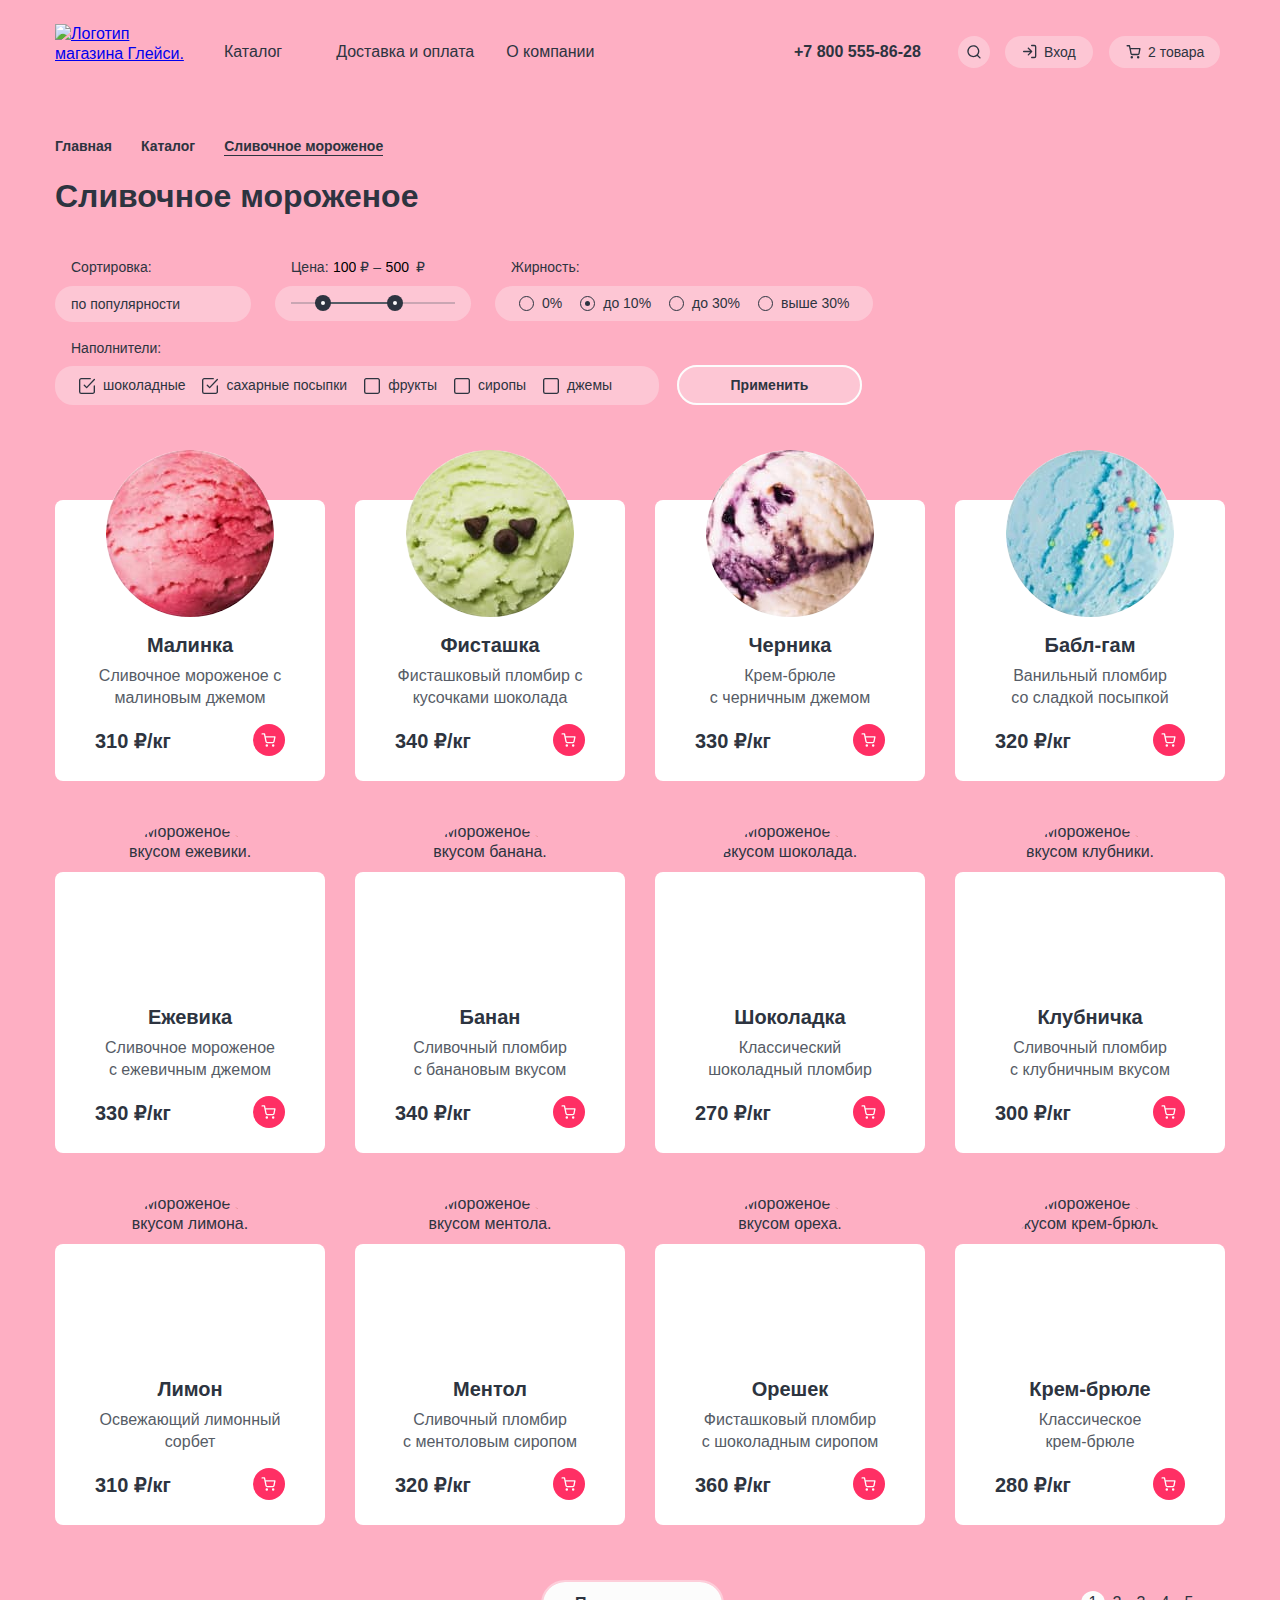
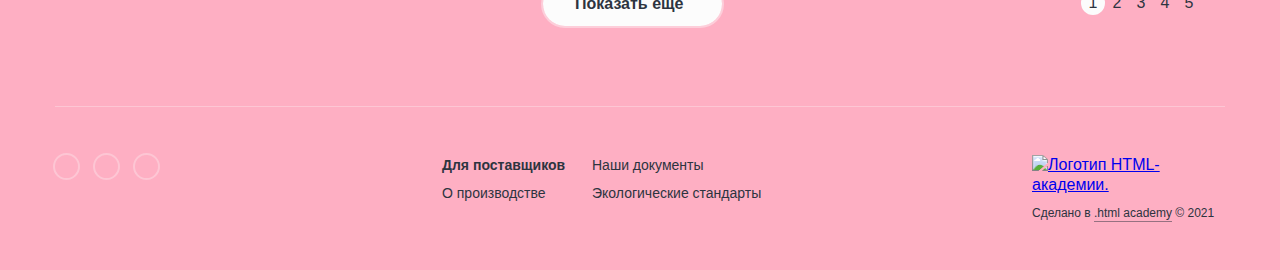
==== commit 8fa1a247: "last version for checking" ====
--- a/catalog.html
+++ b/catalog.html
@@ -11,713 +11,669 @@
   </head>
 
   <body>
-    <div class="page-container ">
-      <div class="content-wrapper">
-        <header class="page-header catalog-header">
-          <h1 class="visually-hidden">Магазин мороженого Глейси.</h1>
-          <nav class="header-navigation">
-
-            <a class="page-header-link" href="index.html">
-              <img class="header-logo" src="images/header-logo.svg" width="137" height="56"
-                alt="Логотип магазина Глейси.">
-            </a>
-
-            <ul class="header-navigation-list">
-              <li class="navigation-list-item navigation-list-catalog">
-                <a class="navigation-item-link navigation-link-catalog" href="#">Каталог
-                </a>
-                <div class="subcatalog-wrapper">
-
-                  <ul class="subcatalog">
-                    <li class="subcatalog-item subcatalog-item-new">
-                      <a href="#" class="subcatalog-item-link">Новинки</a>
-                    </li>
-                    <li class="subcatalog-item">
-                      <a href="#" class="subcatalog-item-link">Сливочное</a>
-                    </li>
-                    <li class="subcatalog-item">
-                      <a href="#" class="subcatalog-item-link">Щербеты</a>
-                    </li>
-                    <li class="subcatalog-item">
-                      <a href="#" class="subcatalog-item-link">Фруктовый лед</a>
-                    </li>
-                    <li class="subcatalog-item">
-                      <a href="#" class="subcatalog-item-link">Мелорин</a>
-                    </li>
-                  </ul>
-                </div>
-              </li>
-              <li class="navigation-list-item">
-                <a class="navigation-item-link" href="#">Доставка и оплата</a>
-              </li>
-              <li class="navigation-list-item">
-                <a class="navigation-item-link" href="#">О компании</a>
-              </li>
-            </ul>
-          </nav>
-          <nav class="user-navigation">
-            <div class="phonenumber-link-wrapper">
+    <div class="content-wrapper">
+      <header class="page-header catalog-header">
+        <nav class="header-navigation">
+          <a class="page-header-link" href="index.html">
+            <img class="header-logo" src="images/header-logo.svg" width="137" height="56"
+              alt="Логотип магазина Глейси.">
+          </a>
+          <ul class="header-navigation-list">
+            <li class="navigation-list-item navigation-list-catalog">
+              <a class="navigation-item-link navigation-link-catalog" href="#">Каталог
+              </a>
+              <div class="subcatalog-wrapper">
+                <ul class="subcatalog">
+                  <li class="subcatalog-item subcatalog-item-new">
+                    <a href="#" class="subcatalog-item-link">Новинки</a>
+                  </li>
+                  <li class="subcatalog-item">
+                    <a href="#" class="subcatalog-item-link">Сливочное</a>
+                  </li>
+                  <li class="subcatalog-item">
+                    <a href="#" class="subcatalog-item-link">Щербеты</a>
+                  </li>
+                  <li class="subcatalog-item">
+                    <a href="#" class="subcatalog-item-link">Фруктовый лед</a>
+                  </li>
+                  <li class="subcatalog-item">
+                    <a href="#" class="subcatalog-item-link">Мелорин</a>
+                  </li>
+                </ul>
+              </div>
+            </li>
+            <li class="navigation-list-item">
+              <a class="navigation-item-link" href="#">Доставка и оплата</a>
+            </li>
+            <li class="navigation-list-item">
+              <a class="navigation-item-link" href="#">О компании</a>
+            </li>
+          </ul>
+        </nav>
+        <nav class="user-navigation">
+          <div class="phonenumber-link-wrapper">
             <a class="phonenumber-link" href="tel:+78005558628">+7 800 555-86-28</a>
           </div>
-            <ul class="header-entry-list">
-              <li class="user-navigation-item">
-                <a class="user-navigation-link user-navigation-search" href="#">
-                  <svg class="header-search-icon" width="14" height="14" aria-hidden="true" focusable="false"
-                    role="img" viewBox="0 0 14 14" fill="none" xmlns="http://www.w3.org/2000/svg">
-                    <path fill-rule="evenodd" clip-rule="evenodd"
-                      d="M1.663 6.188a4.667 4.667 0 1 1 8.028 3.237.674.674 0 0 0-.124.124 4.667 4.667 0 0 1-7.904-3.361Zm8.412 4.688a6 6 0 1 1 .943-.943l2.45 2.45a.667.667 0 1 1-.943.943l-2.45-2.45Z" />
-                  </svg>
-                  <span class="visually-hidden"> Кнопка поиска по сайту.</span>
-                </a>
-                <div class="search-form-wrapper">
-                  <form class="header-search-form" action="https://echo.htmlacademy.ru/" method="get">
-                    <input class="search-form-input input-field-state" name="form-search" type="text" id="form-search"
-                      placeholder="Поиск по сайту" required>
-                    <label class="visually-hidden" for="form-search">Поиск товара на сайте</label>
-                    <button class="header-form-button" type="button">
-                      <span class="visually-hidden">Сбросить</span>
+          <ul class="header-entry-list">
+            <li class="user-navigation-item">
+              <a class="user-navigation-link user-navigation-search" href="#">
+                <svg class="header-search-icon" width="14" height="14" aria-hidden="true" focusable="false"
+                  viewBox="0 0 14 14" fill="none" xmlns="http://www.w3.org/2000/svg">
+                  <path fill-rule="evenodd" clip-rule="evenodd"
+                    d="M1.663 6.188a4.667 4.667 0 1 1 8.028 3.237.674.674 0 0 0-.124.124 4.667 4.667 0 0 1-7.904-3.361Zm8.412 4.688a6 6 0 1 1 .943-.943l2.45 2.45a.667.667 0 1 1-.943.943l-2.45-2.45Z" />
+                </svg>
+                <span class="visually-hidden"> Кнопка поиска по сайту.</span>
+              </a>
+              <div class="search-form-wrapper">
+                <form class="header-search-form" action="https://echo.htmlacademy.ru/" method="get">
+                  <input class="search-form-input input-field-state" name="form-search" type="text" id="form-search"
+                    placeholder="Поиск по сайту" required>
+                  <label class="visually-hidden" for="form-search">Поиск товара на сайте.</label>
+                  <button class="header-form-button" type="button">
+                    <span class="visually-hidden">Сбросить.</span>
+                  </button>
+                </form>
+              </div>
+            </li>
+            <li class="user-navigation-item entry-popover">
+              <a class="user-navigation-link user-navigation-entry" href="#">
+                <svg class="header-entry-icon" width="14" height="15" viewBox="0 0 14 15" fill="none"
+                  xmlns="http://www.w3.org/2000/svg" aria-hidden="true" focusable="false">
+                  <path fill-rule="evenodd" clip-rule="evenodd"
+                    d="M8 1.525c0-.369.298-.667.667-.667h2.666a2 2 0 0 1 2 2v9.333a2 2 0 0 1-2 2H8.667a.667.667 0 0 1 0-1.333h2.666A.667.667 0 0 0 12 12.19V2.858a.666.666 0 0 0-.667-.667H8.667A.667.667 0 0 1 8 1.525ZM4.862 3.72c.26-.26.682-.26.943 0l3.329 3.329a.673.673 0 0 1 .2.476.664.664 0 0 1-.2.476l-3.33 3.328a.667.667 0 1 1-.942-.943l2.195-2.195H.667a.667.667 0 1 1 0-1.333h6.39L4.862 4.663a.667.667 0 0 1 0-.943Z" />
+                </svg>
+                <span class="header-entry-text">Вход</span>
+              </a>
+              <div class="popover-wrapper">
+                <section class="popover-auth">
+                  <h2 class="popover-auth-caption">Личный кабинет</h2>
+                  <form class="auth-form" action="https://echo.htmlacademy.ru/" method="post">
+                    <div class="field-group auth-login-group">
+                      <label for="auth-login" class="visually-hidden"></label>
+                      <input class="auth-form-field input-field-state" type="email" id="auth-login" name="auth-login"
+                        placeholder="Введите логин" required>
+                    </div>
+                    <div class="field-group auth-password-group">
+                      <label for="auth-password" class="visually-hidden"></label>
+                      <input class="auth-form-field input-field-state" type="password" id="auth-password"
+                        name="auth-password" placeholder="Введите пароль" required>
+                    </div>
+                    <button class="popover-auth-button button" type="submit">Войти</button>
+                    <div class="form-register-wrapper">
+                      <a href="#" class="auth-form-recovery">Забыли пароль?</a>
+                      <a href="#" class="auth-form-register">Регистрация</a>
+                    </div>
+                  </form>
+                </section>
+              </div>
+            </li>
+            <li class="user-navigation-item cart-item">
+              <a class="user-navigation-link user-navigation-cart" href="#">
+                <svg class="header-cart-icon" width="15" height="14" viewBox="0 0 15 14" fill="none"
+                  xmlns="http://www.w3.org/2000/svg" aria-hidden="true" focusable="false">
+                  <path fill-rule="evenodd" clip-rule="evenodd"
+                    d="M1.167.108a.667.667 0 1 0 0 1.333h1.77l.468 2.336a.664.664 0 0 0 .011.053l.967 4.833a1.826 1.826 0 0 0 1.819 1.47h5.62a1.826 1.826 0 0 0 1.819-1.47l.001-.005.927-4.861a.667.667 0 0 0-.655-.792H4.611L4.138.644a.667.667 0 0 0-.654-.536H1.167ZM5.69 8.402l-.813-4.064h8.23l-.775 4.067a.492.492 0 0 1-.492.395H6.183a.492.492 0 0 1-.492-.397Zm-1.134 3.961a1.246 1.246 0 1 1 2.492 0 1.246 1.246 0 0 1-2.492 0Zm6.374 0a1.246 1.246 0 1 1 2.491 0 1.246 1.246 0 0 1-2.491 0Z" />
+                </svg>
+                <span class="products-quantity">2 товара</span>
+                <span class="products-quantity cart-empty">нет товаров</span>
+              </a>
+              <div class="cart-popover-wrapper">
+                <div class="cart-popover">
+                  <h2 class="cart-popover-caption">Корзина</h2>
+                  <form class="cart-form" action="https://echo.htmlacademy.ru/" method="get">
+                    <ul class="cart-popover-list">
+                      <li class="cart-popover-item">
+                        <a href="#" class="cart-item-link">
+                          <img class="cart-item-img" src="images/cart-raspberry-image.jpg" alt="Малиновое мороженое."
+                            width="46" height="46">
+                          <div class="cart-caption-wrapper">
+                            <h3 class="cart-product-caption">Малинка
+                            </h3>
+                            <input type="hidden" id="product-cart" name="product" value="Мороженое малиновое">
+                            <span class="cart-product-quantity">1 кг х 310 ₽</span>
+                          </div>
+                        </a>
+                        <span class="cart-product-price">310 ₽</span>
+                        <button class="cart-product-button" type="button">
+                          <span class="visually-hidden">Удалить товар из корзины.</span>
+                        </button>
+                      </li>
+                      <li class="cart-popover-item">
+                        <a href="#" class="cart-item-link">
+                          <img class="cart-item-img" src="images/cart-bubble-gum-image.jpg" alt="Мороженое бабл-гам."
+                            width="46" height="46">
+                          <div class="cart-caption-wrapper">
+                            <h3 class="cart-product-caption">Бабл-гам</h3>
+                            <input type="hidden" id="product-cart-bubblegum" name="product" value="Мороженое bubblegum">
+                            <span class="cart-product-quantity">1,5 кг х 320 ₽</span>
+                          </div>
+                        </a>
+                        <span class="cart-product-price">480 ₽</span>
+                        <button class="cart-product-button" type="button">
+                          <span class="visually-hidden">Удалить товар из корзины.</span>
+                        </button>
+                      </li>
+                    </ul>
+                    <div class="cart-order-wrapper">
+                      <button type="submit" class="cart-form-button button">Оформить заказ</button>
+                      <span class="cart-total-price">Итого: 790 ₽</span>
+                    </div>
+                  </form>
+                  <div class="cart-popover-empty">Ваша корзина пока пуста</div>
+                </div>
+              </div>
+            </li>
+          </ul>
+        </nav>
+      </header>
+      <main class="main-index main-catalog">
+        <h1 class="visually-hidden">Каталог магазина мороженого Глейси.</h1>
+        <header class="inner-header">
+          <ul class="header-breadcrumbs-list">
+            <li class="header-breadcrumbs-item">
+              <a class="breadcrumbs-item-link" href="index.html">Главная</a>
+            </li>
+            <li class="header-breadcrumbs-item">
+              <a class="breadcrumbs-item-link" href="#">Каталог</a>
+            </li>
+            <li class="header-breadcrumbs-item">
+              <a class="breadcrumbs-item-link" href="#">Сливочное мороженое</a>
+            </li>
+          </ul>
+          <h2 class="inner-header-caption">Сливочное мороженое</h2>
+        </header>
+        <section class="filter-container">
+          <h2 class="visually-hidden">Сортировка мороженого</h2>
+          <form class="catalog-filter-form" action="https://echo.htmlacademy.ru/" method="get">
+            <fieldset class="catalog-field catalog-select-field">
+              <legend class="catalog-field-caption catalog-select-caption">Сортировка:</legend>
+              <select class="catalog-select" name="catalog-select" id="catalog-select" aria-label="Сортировка.
+              ">
+                <option value="popular" selected>по популярности</option>
+                <option value="new">новинки</option>
+              </select>
+            </fieldset>
+            <fieldset class="catalog-field filter-form-price">
+              <legend class="visually-hidden">Диапазон цены мороженого.</legend>
+              <span class="catalog-field-caption filter-price-caption">Цена:</span>
+              <div class="range-wrapper-inputs">
+                <label class="visually-hidden" for="range-input-min">от</label>
+                <input class="range-input" type="number" value="100" name="min-price" id="range-input-min">
+                <label class="visually-hidden" for="range-input-max">до</label>
+                <span class="input-dash"> ₽ –</span>
+                <input class="range-input range-input-max" type="number" value="500" name="max-price"
+                  id="range-input-max">
+                <span class="input-dash">₽</span>
+              </div>
+              <div class="range-scale-wrapper">
+                <div class="range-scale">
+                  <div class="range-bar" style="left:24px; width:87px">
+                    <button class="range-toggle toggle-min" type="button">
+                      <span class="visually-hidden">Уменьшение стоимости.
+                      </span>
                     </button>
-                  </form>
-                </div>
-              </li>
-              <li class="user-navigation-item entry-popover">
-                <a class="user-navigation-link user-navigation-entry" href="#">
-                  <svg class="header-entry-icon" width="14" height="15" viewBox="0 0 14 15" fill="none"
-                    xmlns="http://www.w3.org/2000/svg" aria-hidden="true" focusable="false" role="img">
-                    <path fill-rule="evenodd" clip-rule="evenodd"
-                      d="M8 1.525c0-.369.298-.667.667-.667h2.666a2 2 0 0 1 2 2v9.333a2 2 0 0 1-2 2H8.667a.667.667 0 0 1 0-1.333h2.666A.667.667 0 0 0 12 12.19V2.858a.666.666 0 0 0-.667-.667H8.667A.667.667 0 0 1 8 1.525ZM4.862 3.72c.26-.26.682-.26.943 0l3.329 3.329a.673.673 0 0 1 .2.476.664.664 0 0 1-.2.476l-3.33 3.328a.667.667 0 1 1-.942-.943l2.195-2.195H.667a.667.667 0 1 1 0-1.333h6.39L4.862 4.663a.667.667 0 0 1 0-.943Z" />
-                  </svg>
-                  <span class="header-entry-text">Вход</span>
-                </a>
-                <div class="popover-wrapper">
-                  <section class="popover-auth">
-                    <h2 class="popover-auth-caption">Личный кабинет</h2>
-                    <form class="auth-form" action="https://echo.htmlacademy.ru/" method="post">
-                      <div class="field-group auth-login-group">
-                        <label for="auth-login" class="visually-hidden"></label>
-                        <input class="auth-form-field input-field-state" type="email" id="auth-login" name="auth-login"
-                          placeholder="Введите логин" required>
-                      </div>
-                      <div class="field-group auth-password-group">
-                        <label for="auth-password" class="visually-hidden"></label>
-                        <input class="auth-form-field input-field-state" type="password" id="auth-password" name="auth-password"
-                          placeholder="Введите пароль" required>
-                      </div>
-
-                      <button class="popover-auth-button button" type="submit">Войти</button>
-                      <div class="form-register-wrapper">
-                        <a href="#" class="auth-form-recovery">Забыли пароль?</a>
-                        <a href="#" class="auth-form-register">Регистрация</a>
-                      </div>
-                    </form>
-
-                  </section>
-                </div>
-              </li>
-              <li class="user-navigation-item cart-item">
-                <a class="user-navigation-link user-navigation-cart" href="#">
-                  <svg class="header-cart-icon" width="15" height="14" viewBox="0 0 15 14" fill="none"
-                    xmlns="http://www.w3.org/2000/svg" aria-hidden="true" focusable="false" role="img">
-                    <path fill-rule="evenodd" clip-rule="evenodd"
-                      d="M1.167.108a.667.667 0 1 0 0 1.333h1.77l.468 2.336a.664.664 0 0 0 .011.053l.967 4.833a1.826 1.826 0 0 0 1.819 1.47h5.62a1.826 1.826 0 0 0 1.819-1.47l.001-.005.927-4.861a.667.667 0 0 0-.655-.792H4.611L4.138.644a.667.667 0 0 0-.654-.536H1.167ZM5.69 8.402l-.813-4.064h8.23l-.775 4.067a.492.492 0 0 1-.492.395H6.183a.492.492 0 0 1-.492-.397Zm-1.134 3.961a1.246 1.246 0 1 1 2.492 0 1.246 1.246 0 0 1-2.492 0Zm6.374 0a1.246 1.246 0 1 1 2.491 0 1.246 1.246 0 0 1-2.491 0Z" />
-                  </svg>
-                  <span class="products-quantity">2 товара</span>
-                  <span class="products-quantity cart-empty">нет товаров</span>
-                </a>
-                <div class="cart-popover-wrapper">
-                  <div class="cart-popover">
-                    <h2 class="cart-popover-caption">Корзина</h2>
-                    <form class="cart-form" action="https://echo.htmlacademy.ru/" method="get">
-                      <ul class="cart-popover-list">
-                        <li class="cart-popover-item">
-                          <a href="#" class="cart-item-link">
-                            <img src="images/cart-raspberry-image.jpg" alt="Малиновое мороженое."
-                              class="cart-item-img">
-                            <div class="cart-caption-wrapper">
-                              <h3 class="cart-product-caption">Малинка
-                              </h3>
-                              <input type="hidden" id="product-cart" name="product" value="Мороженое малиновое">
-                              <span class="cart-product-quantity">1 кг х 310 ₽</span>
-                            </div>
-                          </a>
-                          <span class="cart-product-price">310 ₽</span>
-                          <button class="cart-product-button" type="button">
-                            <span class="visually-hidden">Удалить товар из корзины.</span>
-                          </button>
-                        </li>
-                        <li class="cart-popover-item">
-                          <a href="#" class="cart-item-link">
-                            <img class="cart-item-img" src="images/cart-bubble-gum-image.jpg"
-                              alt="Мороженое бабл-гам.">
-                            <div class="cart-caption-wrapper">
-                              <h3 class="cart-product-caption">Бабл-гам</h3>
-                              <input type="hidden" id="product-cart-bubblegum" name="product"
-                                value="Мороженое bubblegum">
-                              <span class="cart-product-quantity">1,5 кг х 320 ₽</span>
-                            </div>
-                          </a>
-                          <span class="cart-product-price">480 ₽</span>
-                          <button class="cart-product-button" type="button">
-                            <span class="visually-hidden">Удалить товар из корзины.</span>
-                          </button>
-                        </li>
-                      </ul>
-                      <div class="cart-order-wrapper">
-                        <button type="submit" class="cart-form-button button">Оформить заказ</button>
-                        <span class="cart-total-price">Итого: 790 ₽</span>
-                      </div>
-                    </form>
-                    <div class="cart-popover-empty">Ваша корзина пока пуста</div>
-                  </div>
+                    <button class="range-toggle toggle-max" type="button">
+                      <span class="visually-hidden">Увеличение стоимости.</span>
+                    </button>
+                  </div>
+                </div>
+              </div>
+            </fieldset>
+            <fieldset class="catalog-field filter-radio-group">
+              <legend class="catalog-field-caption radio-group-caption">Жирность:</legend>
+              <ul class="radio-group-list">
+                <li class="radio-group-item">
+                  <input class="radio-group-input visually-hidden" type="radio" name="fat-content"
+                    id="radio-input-zero">
+                  <label class="radio-group-row" for="radio-input-zero">0%</label>
+                </li>
+                <li class="radio-group-item">
+                  <input class="radio-group-input visually-hidden" type="radio" name="fat-content" id="radio-input-10"
+                    checked>
+                  <label class="radio-group-row" for="radio-input-10">до 10% </label>
+                </li>
+                <li class="radio-group-item">
+                  <input class="radio-group-input visually-hidden" type="radio" name="fat-content" id="radio-input-30">
+                  <label class="radio-group-row" for="radio-input-30">до 30% </label>
+                </li>
+                <li class="radio-group-item">
+                  <input class="radio-group-input visually-hidden" type="radio" name="fat-content"
+                    id="radio-input-30more">
+                  <label class="radio-group-row" for="radio-input-30more">выше 30% </label>
+                </li>
+              </ul>
+            </fieldset>
+            <fieldset class="catalog-field filter-checkbox-group">
+              <legend class="catalog-field-caption  checkbox-group-caption">Наполнители:</legend>
+              <ul class="checkbox-group-list">
+                <li class="checkbox-group-item">
+                  <label class="checkbox-input-row" for="chocolate-filling">
+                    <input class="checkbox-input visually-hidden" type="checkbox" name="chocolate-filling"
+                      id="chocolate-filling" checked>
+                    <span class="checkbox-square-wrapper">
+                      <svg class="checkbox-square-mark" width="16" height="16" viewBox="0 0 16 16" fill="none"
+                        xmlns="http://www.w3.org/2000/svg">
+                        <path fill-rule="evenodd" clip-rule="evenodd"
+                          d="M1.6151 1.6153a.9628.9628 0 0 1 .6808-.282h11.407c.2417 0 .3402.0286.3947.0526.0577.0255.1305.074.286.2294.2072.2072.282.4323.282.6808v11.3686a.6583.6583 0 0 0-.001.0373.9626.9626 0 0 1-.9628.9628H2.2959a.963.963 0 0 1-.9627-.9628V2.296a.9628.9628 0 0 1 .282-.6807Zm14.223 12.9284a2.2959 2.2959 0 0 1-2.1363 1.4544H2.2959a2.296 2.296 0 0 1-2.296-2.2961V2.296A2.2961 2.2961 0 0 1 1.4584.1583.664.664 0 0 1 1.8896 0H13.703c.3374 0 .6429.038.9336.1664.2875.127.5011.3172.69.5061.4815.4816.6725 1.0574.6725 1.6236v11.8133a.664.664 0 0 1-.1609.4343Z" />
+                      </svg>
+                    </span>
+                    <span class="checkbox-mark-wrapper">
+                      <svg class="checkbox-mark" width="16" height="16" viewBox="0 0 16 16" fill="none"
+                        xmlns="http://www.w3.org/2000/svg">
+                        <path fill-rule="evenodd" clip-rule="evenodd"
+                          d="M1.6153 1.6153a.9619.9619 0 0 1 .6803-.282h8.9589a.6667.6667 0 1 0 0-1.3333H2.2956C1.6867 0 1.1028.242.6723.6727a2.2966 2.2966 0 0 0-.6722 1.6235v11.4071a2.2954 2.2954 0 0 0 2.2956 2.2962h11.4021c.6089 0 1.1929-.242 1.6233-.6726a2.2966 2.2966 0 0 0 .6723-1.6236V7.9998a.6667.6667 0 0 0-1.3333 0v5.7035a.9633.9633 0 0 1-.282.681.962.962 0 0 1-.6803.2819H2.2956a.962.962 0 0 1-.6803-.2819.9633.9633 0 0 1-.282-.681V2.2963a.9633.9633 0 0 1 .282-.681Zm14.2014.3251a.6667.6667 0 1 0-.968-.917l-7.2346 7.637L5.7825 6.727a.6667.6667 0 0 0-.968.917l2.3156 2.4443a.6667.6667 0 0 0 .968 0l7.7186-8.1479Z" />
+                      </svg>
+                    </span>
+                    шоколадные</label>
+                </li>
+                <li class="checkbox-group-item">
+                  <label class="checkbox-input-row" for="sugar-sprinkles">
+                    <input class="checkbox-input visually-hidden" type="checkbox" name="sugar-sprinkles"
+                      id="sugar-sprinkles" checked>
+                    <span class="checkbox-square-wrapper">
+                      <svg class="checkbox-square-mark" width="16" height="16" viewBox="0 0 16 16" fill="none"
+                        xmlns="http://www.w3.org/2000/svg">
+                        <path fill-rule="evenodd" clip-rule="evenodd"
+                          d="M1.6151 1.6153a.9628.9628 0 0 1 .6808-.282h11.407c.2417 0 .3402.0286.3947.0526.0577.0255.1305.074.286.2294.2072.2072.282.4323.282.6808v11.3686a.6583.6583 0 0 0-.001.0373.9626.9626 0 0 1-.9628.9628H2.2959a.963.963 0 0 1-.9627-.9628V2.296a.9628.9628 0 0 1 .282-.6807Zm14.223 12.9284a2.2959 2.2959 0 0 1-2.1363 1.4544H2.2959a2.296 2.296 0 0 1-2.296-2.2961V2.296A2.2961 2.2961 0 0 1 1.4584.1583.664.664 0 0 1 1.8896 0H13.703c.3374 0 .6429.038.9336.1664.2875.127.5011.3172.69.5061.4815.4816.6725 1.0574.6725 1.6236v11.8133a.664.664 0 0 1-.1609.4343Z" />
+                      </svg>
+                    </span>
+                    <span class="checkbox-mark-wrapper">
+                      <svg class="checkbox-mark" width="16" height="16" viewBox="0 0 16 16" fill="none"
+                        xmlns="http://www.w3.org/2000/svg">
+                        <path fill-rule="evenodd" clip-rule="evenodd"
+                          d="M1.6153 1.6153a.9619.9619 0 0 1 .6803-.282h8.9589a.6667.6667 0 1 0 0-1.3333H2.2956C1.6867 0 1.1028.242.6723.6727a2.2966 2.2966 0 0 0-.6722 1.6235v11.4071a2.2954 2.2954 0 0 0 2.2956 2.2962h11.4021c.6089 0 1.1929-.242 1.6233-.6726a2.2966 2.2966 0 0 0 .6723-1.6236V7.9998a.6667.6667 0 0 0-1.3333 0v5.7035a.9633.9633 0 0 1-.282.681.962.962 0 0 1-.6803.2819H2.2956a.962.962 0 0 1-.6803-.2819.9633.9633 0 0 1-.282-.681V2.2963a.9633.9633 0 0 1 .282-.681Zm14.2014.3251a.6667.6667 0 1 0-.968-.917l-7.2346 7.637L5.7825 6.727a.6667.6667 0 0 0-.968.917l2.3156 2.4443a.6667.6667 0 0 0 .968 0l7.7186-8.1479Z" />
+                      </svg>
+                    </span>
+                    сахарные посыпки
+                  </label>
+                </li>
+                <li class="checkbox-group-item">
+                  <label class="checkbox-input-row" for="fruits-filling">
+                    <input class="checkbox-input visually-hidden" type="checkbox" name="fruits-filling"
+                      id="fruits-filling">
+                    <span class="checkbox-square-wrapper">
+                      <svg class="checkbox-square-mark" width="16" height="16" viewBox="0 0 16 16" fill="none"
+                        xmlns="http://www.w3.org/2000/svg">
+                        <path fill-rule="evenodd" clip-rule="evenodd"
+                          d="M1.6151 1.6153a.9628.9628 0 0 1 .6808-.282h11.407c.2417 0 .3402.0286.3947.0526.0577.0255.1305.074.286.2294.2072.2072.282.4323.282.6808v11.3686a.6583.6583 0 0 0-.001.0373.9626.9626 0 0 1-.9628.9628H2.2959a.963.963 0 0 1-.9627-.9628V2.296a.9628.9628 0 0 1 .282-.6807Zm14.223 12.9284a2.2959 2.2959 0 0 1-2.1363 1.4544H2.2959a2.296 2.296 0 0 1-2.296-2.2961V2.296A2.2961 2.2961 0 0 1 1.4584.1583.664.664 0 0 1 1.8896 0H13.703c.3374 0 .6429.038.9336.1664.2875.127.5011.3172.69.5061.4815.4816.6725 1.0574.6725 1.6236v11.8133a.664.664 0 0 1-.1609.4343Z" />
+                      </svg>
+                    </span>
+                    <span class="checkbox-mark-wrapper">
+                      <svg class="checkbox-mark" width="16" height="16" viewBox="0 0 16 16" fill="none"
+                        xmlns="http://www.w3.org/2000/svg">
+                        <path fill-rule="evenodd" clip-rule="evenodd"
+                          d="M1.6153 1.6153a.9619.9619 0 0 1 .6803-.282h8.9589a.6667.6667 0 1 0 0-1.3333H2.2956C1.6867 0 1.1028.242.6723.6727a2.2966 2.2966 0 0 0-.6722 1.6235v11.4071a2.2954 2.2954 0 0 0 2.2956 2.2962h11.4021c.6089 0 1.1929-.242 1.6233-.6726a2.2966 2.2966 0 0 0 .6723-1.6236V7.9998a.6667.6667 0 0 0-1.3333 0v5.7035a.9633.9633 0 0 1-.282.681.962.962 0 0 1-.6803.2819H2.2956a.962.962 0 0 1-.6803-.2819.9633.9633 0 0 1-.282-.681V2.2963a.9633.9633 0 0 1 .282-.681Zm14.2014.3251a.6667.6667 0 1 0-.968-.917l-7.2346 7.637L5.7825 6.727a.6667.6667 0 0 0-.968.917l2.3156 2.4443a.6667.6667 0 0 0 .968 0l7.7186-8.1479Z" />
+                      </svg>
+                    </span>
+                    фрукты</label>
+                </li>
+                <li class="checkbox-group-item">
+                  <label class="checkbox-input-row" for="syrups-filling">
+                    <input class="checkbox-input visually-hidden" type="checkbox" name="syrups-filling"
+                      id="syrups-filling">
+                    <span class="checkbox-square-wrapper">
+                      <svg class="checkbox-square-mark" width="16" height="16" viewBox="0 0 16 16" fill="none"
+                        xmlns="http://www.w3.org/2000/svg">
+                        <path fill-rule="evenodd" clip-rule="evenodd"
+                          d="M1.6151 1.6153a.9628.9628 0 0 1 .6808-.282h11.407c.2417 0 .3402.0286.3947.0526.0577.0255.1305.074.286.2294.2072.2072.282.4323.282.6808v11.3686a.6583.6583 0 0 0-.001.0373.9626.9626 0 0 1-.9628.9628H2.2959a.963.963 0 0 1-.9627-.9628V2.296a.9628.9628 0 0 1 .282-.6807Zm14.223 12.9284a2.2959 2.2959 0 0 1-2.1363 1.4544H2.2959a2.296 2.296 0 0 1-2.296-2.2961V2.296A2.2961 2.2961 0 0 1 1.4584.1583.664.664 0 0 1 1.8896 0H13.703c.3374 0 .6429.038.9336.1664.2875.127.5011.3172.69.5061.4815.4816.6725 1.0574.6725 1.6236v11.8133a.664.664 0 0 1-.1609.4343Z" />
+                      </svg>
+                    </span>
+                    <span class="checkbox-mark-wrapper">
+                      <svg class="checkbox-mark" width="16" height="16" viewBox="0 0 16 16" fill="none"
+                        xmlns="http://www.w3.org/2000/svg">
+                        <path fill-rule="evenodd" clip-rule="evenodd"
+                          d="M1.6153 1.6153a.9619.9619 0 0 1 .6803-.282h8.9589a.6667.6667 0 1 0 0-1.3333H2.2956C1.6867 0 1.1028.242.6723.6727a2.2966 2.2966 0 0 0-.6722 1.6235v11.4071a2.2954 2.2954 0 0 0 2.2956 2.2962h11.4021c.6089 0 1.1929-.242 1.6233-.6726a2.2966 2.2966 0 0 0 .6723-1.6236V7.9998a.6667.6667 0 0 0-1.3333 0v5.7035a.9633.9633 0 0 1-.282.681.962.962 0 0 1-.6803.2819H2.2956a.962.962 0 0 1-.6803-.2819.9633.9633 0 0 1-.282-.681V2.2963a.9633.9633 0 0 1 .282-.681Zm14.2014.3251a.6667.6667 0 1 0-.968-.917l-7.2346 7.637L5.7825 6.727a.6667.6667 0 0 0-.968.917l2.3156 2.4443a.6667.6667 0 0 0 .968 0l7.7186-8.1479Z" />
+                      </svg>
+                    </span>
+                    сиропы</label>
+                </li>
+                <li class="checkbox-group-item">
+                  <label class="checkbox-input-row" for="jams-filling">
+                    <input class="checkbox-input visually-hidden" type="checkbox" name="jams-filling" id="jams-filling">
+                    <span class="checkbox-square-wrapper">
+                      <svg class="checkbox-square-mark" width="16" height="16" viewBox="0 0 16 16" fill="none"
+                        xmlns="http://www.w3.org/2000/svg">
+                        <path fill-rule="evenodd" clip-rule="evenodd"
+                          d="M1.6151 1.6153a.9628.9628 0 0 1 .6808-.282h11.407c.2417 0 .3402.0286.3947.0526.0577.0255.1305.074.286.2294.2072.2072.282.4323.282.6808v11.3686a.6583.6583 0 0 0-.001.0373.9626.9626 0 0 1-.9628.9628H2.2959a.963.963 0 0 1-.9627-.9628V2.296a.9628.9628 0 0 1 .282-.6807Zm14.223 12.9284a2.2959 2.2959 0 0 1-2.1363 1.4544H2.2959a2.296 2.296 0 0 1-2.296-2.2961V2.296A2.2961 2.2961 0 0 1 1.4584.1583.664.664 0 0 1 1.8896 0H13.703c.3374 0 .6429.038.9336.1664.2875.127.5011.3172.69.5061.4815.4816.6725 1.0574.6725 1.6236v11.8133a.664.664 0 0 1-.1609.4343Z" />
+                      </svg>
+                    </span>
+                    <span class="checkbox-mark-wrapper">
+                      <svg class="checkbox-mark" width="16" height="16" viewBox="0 0 16 16" fill="none"
+                        xmlns="http://www.w3.org/2000/svg">
+                        <path fill-rule="evenodd" clip-rule="evenodd"
+                          d="M1.6153 1.6153a.9619.9619 0 0 1 .6803-.282h8.9589a.6667.6667 0 1 0 0-1.3333H2.2956C1.6867 0 1.1028.242.6723.6727a2.2966 2.2966 0 0 0-.6722 1.6235v11.4071a2.2954 2.2954 0 0 0 2.2956 2.2962h11.4021c.6089 0 1.1929-.242 1.6233-.6726a2.2966 2.2966 0 0 0 .6723-1.6236V7.9998a.6667.6667 0 0 0-1.3333 0v5.7035a.9633.9633 0 0 1-.282.681.962.962 0 0 1-.6803.2819H2.2956a.962.962 0 0 1-.6803-.2819.9633.9633 0 0 1-.282-.681V2.2963a.9633.9633 0 0 1 .282-.681Zm14.2014.3251a.6667.6667 0 1 0-.968-.917l-7.2346 7.637L5.7825 6.727a.6667.6667 0 0 0-.968.917l2.3156 2.4443a.6667.6667 0 0 0 .968 0l7.7186-8.1479Z" />
+                      </svg>
+                    </span>
+                    джемы</label>
+                </li>
+              </ul>
+            </fieldset>
+            <button class="filter-button" type="submit">Применить</button>
+          </form>
+        </section>
+        <section class="assortment">
+          <h2 class="visually-hidden"> Ассортимент сливочного мороженого.</h2>
+          <div class="ice-cream-container">
+            <ul class="products-list">
+              <li class="products-list-item">
+                <a href="#" class="products-item-link">
+                  <div class="product-img-wrapper">
+                    <img class="product-item-img" src="images/product-presentation-raspberry.jpg"
+                      alt="Мороженое малиновое." width="168" height="168">
+                  </div>
+                  <h3 class="products-item-caption">Малинка</h3>
+                </a>
+                <p class="products-item-desc">Сливочное мороженое с малиновым джемом</p>
+                <div class="products-price-wrapper">
+                  <span class="products-price"> 310 ₽/кг</span>
+                  <a class="products-cart-icon" href="#">
+                    <svg class="cart-icon" width="15" height="14" viewBox="0 0 15 14" fill="none"
+                      xmlns="http://www.w3.org/2000/svg" role="img" aria-label="Поместить в корзину.">
+                      <path fill-rule="evenodd" clip-rule="evenodd"
+                        d="M1.167.25a.667.667 0 1 0 0 1.333h1.77l.468 2.336a.664.664 0 0 0 .011.053l.967 4.833a1.826 1.826 0 0 0 1.819 1.47h5.62a1.826 1.826 0 0 0 1.819-1.47l.001-.005.927-4.861a.667.667 0 0 0-.655-.792H4.611L4.138.786A.667.667 0 0 0 3.484.25H1.167ZM5.69 8.544 4.878 4.48h8.23l-.775 4.067a.492.492 0 0 1-.492.395H6.183a.492.492 0 0 1-.492-.397Zm-1.134 3.961a1.246 1.246 0 1 1 2.492 0 1.246 1.246 0 0 1-2.492 0Zm6.374 0a1.246 1.246 0 1 1 2.491 0 1.246 1.246 0 0 1-2.491 0Z">
+                      </path>
+                    </svg>
+                  </a>
+                </div>
+              </li>
+              <li class="products-list-item">
+                <a href="#" class="products-item-link">
+                  <div class="product-img-wrapper">
+                    <img class="product-item-img" src="images/pistachio-ice-cream.jpg" alt="Мороженое фисташковое."
+                      width="168" height="168">
+                  </div>
+                  <h3 class="products-item-caption">Фисташка</h3>
+                </a>
+                <p class="products-item-desc">Фисташковый пломбир с кусочками шоколада</p>
+                <div class="products-price-wrapper">
+                  <span class="products-price">340 ₽/кг</span>
+                  <a class="products-cart-icon" href="#">
+                    <svg class="cart-icon" width="15" height="14" viewBox="0 0 15 14" fill="none"
+                      xmlns="http://www.w3.org/2000/svg" role="img" aria-label="Поместить в корзину.">
+                      <path fill-rule="evenodd" clip-rule="evenodd"
+                        d="M1.167.25a.667.667 0 1 0 0 1.333h1.77l.468 2.336a.664.664 0 0 0 .011.053l.967 4.833a1.826 1.826 0 0 0 1.819 1.47h5.62a1.826 1.826 0 0 0 1.819-1.47l.001-.005.927-4.861a.667.667 0 0 0-.655-.792H4.611L4.138.786A.667.667 0 0 0 3.484.25H1.167ZM5.69 8.544 4.878 4.48h8.23l-.775 4.067a.492.492 0 0 1-.492.395H6.183a.492.492 0 0 1-.492-.397Zm-1.134 3.961a1.246 1.246 0 1 1 2.492 0 1.246 1.246 0 0 1-2.492 0Zm6.374 0a1.246 1.246 0 1 1 2.491 0 1.246 1.246 0 0 1-2.491 0Z" />
+                    </svg>
+                  </a>
+                </div>
+              </li>
+              <li class="products-list-item">
+                <a href="#" class="products-item-link">
+                  <div class="product-img-wrapper">
+                    <img class="product-item-img" src="images/blueberry-ice-cream.jpg" alt="Черничное мороженое."
+                      width="168" height="168">
+                  </div>
+                  <h3 class="products-item-caption">Черника</h3>
+                </a>
+                <p class="products-item-desc">Крем-брюле
+                  с&nbsp;черничным джемом</p>
+                <div class="products-price-wrapper">
+                  <span class="products-price">330 ₽/кг</span>
+                  <a class="products-cart-icon" href="#">
+                    <svg class="cart-icon" width="15" height="14" viewBox="0 0 15 14" fill="none"
+                      xmlns="http://www.w3.org/2000/svg" role="img" aria-label="Поместить в корзину.">
+                      <path fill-rule="evenodd" clip-rule="evenodd"
+                        d="M1.167.25a.667.667 0 1 0 0 1.333h1.77l.468 2.336a.664.664 0 0 0 .011.053l.967 4.833a1.826 1.826 0 0 0 1.819 1.47h5.62a1.826 1.826 0 0 0 1.819-1.47l.001-.005.927-4.861a.667.667 0 0 0-.655-.792H4.611L4.138.786A.667.667 0 0 0 3.484.25H1.167ZM5.69 8.544 4.878 4.48h8.23l-.775 4.067a.492.492 0 0 1-.492.395H6.183a.492.492 0 0 1-.492-.397Zm-1.134 3.961a1.246 1.246 0 1 1 2.492 0 1.246 1.246 0 0 1-2.492 0Zm6.374 0a1.246 1.246 0 1 1 2.491 0 1.246 1.246 0 0 1-2.491 0Z" />
+                    </svg>
+                  </a>
+                </div>
+              </li>
+              <li class="products-list-item">
+                <a href="#" class="products-item-link">
+                  <div class="product-img-wrapper">
+                    <img class="product-item-img" src="images/bubble-gum-ice-cream.jpg"
+                      alt="Мороженое со вкусом bubble-gum." width="168" height="168">
+                  </div>
+                  <h3 class="products-item-caption">Бабл-гам</h3>
+                </a>
+                <p class="products-item-desc">Ванильный пломбир
+                  со&nbsp;сладкой посыпкой</p>
+                <div class="products-price-wrapper">
+                  <span class="products-price">320 ₽/кг</span>
+                  <a class="products-cart-icon" href="#">
+                    <svg class="cart-icon" width="15" height="14" viewBox="0 0 15 14" fill="none"
+                      xmlns="http://www.w3.org/2000/svg" role="img" aria-label="Поместить в корзину.">
+                      <path fill-rule="evenodd" clip-rule="evenodd"
+                        d="M1.167.25a.667.667 0 1 0 0 1.333h1.77l.468 2.336a.664.664 0 0 0 .011.053l.967 4.833a1.826 1.826 0 0 0 1.819 1.47h5.62a1.826 1.826 0 0 0 1.819-1.47l.001-.005.927-4.861a.667.667 0 0 0-.655-.792H4.611L4.138.786A.667.667 0 0 0 3.484.25H1.167ZM5.69 8.544 4.878 4.48h8.23l-.775 4.067a.492.492 0 0 1-.492.395H6.183a.492.492 0 0 1-.492-.397Zm-1.134 3.961a1.246 1.246 0 1 1 2.492 0 1.246 1.246 0 0 1-2.492 0Zm6.374 0a1.246 1.246 0 1 1 2.491 0 1.246 1.246 0 0 1-2.491 0Z" />
+                    </svg>
+                  </a>
+                </div>
+              </li>
+              <li class="products-list-item">
+                <a href="#" class="products-item-link">
+                  <div class="product-img-wrapper">
+                    <img class="product-item-img" src="images/catalog-blackberry.jpg" alt="Мороженое со вкусом ежевики."
+                      width="168" height="168">
+                  </div>
+                  <h3 class="products-item-caption">Ежевика</h3>
+                </a>
+                <p class="products-item-desc">Сливочное мороженое с&nbsp;ежевичным джемом</p>
+                <div class="products-price-wrapper">
+                  <span class="products-price">330 ₽/кг</span>
+                  <a class="products-cart-icon" href="#">
+                    <svg class="cart-icon" width="15" height="14" viewBox="0 0 15 14" fill="none"
+                      xmlns="http://www.w3.org/2000/svg" role="img" aria-label="Поместить в корзину.">
+                      <path fill-rule="evenodd" clip-rule="evenodd"
+                        d="M1.167.25a.667.667 0 1 0 0 1.333h1.77l.468 2.336a.664.664 0 0 0 .011.053l.967 4.833a1.826 1.826 0 0 0 1.819 1.47h5.62a1.826 1.826 0 0 0 1.819-1.47l.001-.005.927-4.861a.667.667 0 0 0-.655-.792H4.611L4.138.786A.667.667 0 0 0 3.484.25H1.167ZM5.69 8.544 4.878 4.48h8.23l-.775 4.067a.492.492 0 0 1-.492.395H6.183a.492.492 0 0 1-.492-.397Zm-1.134 3.961a1.246 1.246 0 1 1 2.492 0 1.246 1.246 0 0 1-2.492 0Zm6.374 0a1.246 1.246 0 1 1 2.491 0 1.246 1.246 0 0 1-2.491 0Z" />
+                    </svg>
+                  </a>
+                </div>
+              </li>
+              <li class="products-list-item">
+                <a href="#" class="products-item-link">
+                  <div class="product-img-wrapper">
+                    <img class="product-item-img" src="images/catalog-banana.jpg" alt="Мороженое со вкусом банана."
+                      width="168" height="168">
+                  </div>
+                  <h3 class="products-item-caption">Банан</h3>
+                </a>
+                <p class="products-item-desc">Сливочный пломбир
+                  с&nbsp;банановым вкусом</p>
+                <div class="products-price-wrapper">
+                  <span class="products-price">340 ₽/кг</span>
+                  <a class="products-cart-icon" href="#">
+                    <svg class="cart-icon" width="15" height="14" viewBox="0 0 15 14" fill="none"
+                      xmlns="http://www.w3.org/2000/svg" role="img" aria-label="Поместить в корзину.">
+                      <path fill-rule="evenodd" clip-rule="evenodd"
+                        d="M1.167.25a.667.667 0 1 0 0 1.333h1.77l.468 2.336a.664.664 0 0 0 .011.053l.967 4.833a1.826 1.826 0 0 0 1.819 1.47h5.62a1.826 1.826 0 0 0 1.819-1.47l.001-.005.927-4.861a.667.667 0 0 0-.655-.792H4.611L4.138.786A.667.667 0 0 0 3.484.25H1.167ZM5.69 8.544 4.878 4.48h8.23l-.775 4.067a.492.492 0 0 1-.492.395H6.183a.492.492 0 0 1-.492-.397Zm-1.134 3.961a1.246 1.246 0 1 1 2.492 0 1.246 1.246 0 0 1-2.492 0Zm6.374 0a1.246 1.246 0 1 1 2.491 0 1.246 1.246 0 0 1-2.491 0Z" />
+                    </svg>
+                  </a>
+                </div>
+              </li>
+              <li class="products-list-item">
+                <a href="#" class="products-item-link">
+                  <div class="product-img-wrapper">
+                    <img class="product-item-img" src="images/catalog-chocolate.jpg" alt="Мороженое со вкусом шоколада."
+                      width="168" height="168">
+                  </div>
+                  <h3 class="products-item-caption">Шоколадка</h3>
+                </a>
+                <p class="products-item-desc">Классический шоколадный пломбир</p>
+                <div class="products-price-wrapper">
+                  <span class="products-price">270 ₽/кг</span>
+                  <a class="products-cart-icon" href="#">
+                    <svg class="cart-icon" width="15" height="14" viewBox="0 0 15 14" fill="none"
+                      xmlns="http://www.w3.org/2000/svg" role="img" aria-label="Поместить в корзину.">
+                      <path fill-rule="evenodd" clip-rule="evenodd"
+                        d="M1.167.25a.667.667 0 1 0 0 1.333h1.77l.468 2.336a.664.664 0 0 0 .011.053l.967 4.833a1.826 1.826 0 0 0 1.819 1.47h5.62a1.826 1.826 0 0 0 1.819-1.47l.001-.005.927-4.861a.667.667 0 0 0-.655-.792H4.611L4.138.786A.667.667 0 0 0 3.484.25H1.167ZM5.69 8.544 4.878 4.48h8.23l-.775 4.067a.492.492 0 0 1-.492.395H6.183a.492.492 0 0 1-.492-.397Zm-1.134 3.961a1.246 1.246 0 1 1 2.492 0 1.246 1.246 0 0 1-2.492 0Zm6.374 0a1.246 1.246 0 1 1 2.491 0 1.246 1.246 0 0 1-2.491 0Z" />
+                    </svg>
+                  </a>
+                </div>
+              </li>
+              <li class="products-list-item">
+                <a href="#" class="products-item-link">
+                  <div class="product-img-wrapper">
+                    <img class="product-item-img" src="images/catalog-strawberry.jpg"
+                      alt="Мороженое со вкусом клубники." width="168" height="168">
+                  </div>
+                  <h3 class="products-item-caption">Клубничка</h3>
+                </a>
+                <p class="products-item-desc">Сливочный пломбир
+                  с&nbsp;клубничным вкусом</p>
+                <div class="products-price-wrapper">
+                  <span class="products-price">300 ₽/кг</span>
+                  <a class="products-cart-icon" href="#">
+                    <svg class="cart-icon" width="15" height="14" viewBox="0 0 15 14" fill="none"
+                      xmlns="http://www.w3.org/2000/svg" role="img" aria-label="Поместить в корзину.">
+                      <path fill-rule="evenodd" clip-rule="evenodd"
+                        d="M1.167.25a.667.667 0 1 0 0 1.333h1.77l.468 2.336a.664.664 0 0 0 .011.053l.967 4.833a1.826 1.826 0 0 0 1.819 1.47h5.62a1.826 1.826 0 0 0 1.819-1.47l.001-.005.927-4.861a.667.667 0 0 0-.655-.792H4.611L4.138.786A.667.667 0 0 0 3.484.25H1.167ZM5.69 8.544 4.878 4.48h8.23l-.775 4.067a.492.492 0 0 1-.492.395H6.183a.492.492 0 0 1-.492-.397Zm-1.134 3.961a1.246 1.246 0 1 1 2.492 0 1.246 1.246 0 0 1-2.492 0Zm6.374 0a1.246 1.246 0 1 1 2.491 0 1.246 1.246 0 0 1-2.491 0Z" />
+                    </svg>
+                  </a>
+                </div>
+              </li>
+              <li class="products-list-item">
+                <a href="#" class="products-item-link">
+                  <div class="product-img-wrapper">
+                    <img class="product-item-img" src="images/catalog-lemon.jpg" alt="Мороженое со вкусом лимона."
+                      width="168" height="168">
+                  </div>
+                  <h3 class="products-item-caption">Лимон</h3>
+                </a>
+                <p class="products-item-desc">Освежающий лимонный сорбет</p>
+                <div class="products-price-wrapper">
+                  <span class="products-price">310 ₽/кг</span>
+                  <a class="products-cart-icon" href="#">
+                    <svg class="cart-icon" width="15" height="14" viewBox="0 0 15 14" fill="none"
+                      xmlns="http://www.w3.org/2000/svg" role="img" aria-label="Поместить в корзину.">
+                      <path fill-rule="evenodd" clip-rule="evenodd"
+                        d="M1.167.25a.667.667 0 1 0 0 1.333h1.77l.468 2.336a.664.664 0 0 0 .011.053l.967 4.833a1.826 1.826 0 0 0 1.819 1.47h5.62a1.826 1.826 0 0 0 1.819-1.47l.001-.005.927-4.861a.667.667 0 0 0-.655-.792H4.611L4.138.786A.667.667 0 0 0 3.484.25H1.167ZM5.69 8.544 4.878 4.48h8.23l-.775 4.067a.492.492 0 0 1-.492.395H6.183a.492.492 0 0 1-.492-.397Zm-1.134 3.961a1.246 1.246 0 1 1 2.492 0 1.246 1.246 0 0 1-2.492 0Zm6.374 0a1.246 1.246 0 1 1 2.491 0 1.246 1.246 0 0 1-2.491 0Z" />
+                    </svg>
+                  </a>
+                </div>
+              </li>
+              <li class="products-list-item">
+                <a href="#" class="products-item-link">
+                  <div class="product-img-wrapper">
+                    <img class="product-item-img" src="images/catalog-menthol.jpg" alt="Мороженое со вкусом ментола."
+                      width="168" height="168">
+                  </div>
+                  <h3 class="products-item-caption">Ментол</h3>
+                </a>
+                <p class="products-item-desc">Сливочный пломбир
+                  с&nbsp;ментоловым сиропом</p>
+                <div class="products-price-wrapper">
+                  <span class="products-price">320 ₽/кг</span>
+                  <a class="products-cart-icon" href="#">
+                    <svg class="cart-icon" width="15" height="14" viewBox="0 0 15 14" fill="none"
+                      xmlns="http://www.w3.org/2000/svg" role="img" aria-label="Поместить в корзину.">
+                      <path fill-rule="evenodd" clip-rule="evenodd"
+                        d="M1.167.25a.667.667 0 1 0 0 1.333h1.77l.468 2.336a.664.664 0 0 0 .011.053l.967 4.833a1.826 1.826 0 0 0 1.819 1.47h5.62a1.826 1.826 0 0 0 1.819-1.47l.001-.005.927-4.861a.667.667 0 0 0-.655-.792H4.611L4.138.786A.667.667 0 0 0 3.484.25H1.167ZM5.69 8.544 4.878 4.48h8.23l-.775 4.067a.492.492 0 0 1-.492.395H6.183a.492.492 0 0 1-.492-.397Zm-1.134 3.961a1.246 1.246 0 1 1 2.492 0 1.246 1.246 0 0 1-2.492 0Zm6.374 0a1.246 1.246 0 1 1 2.491 0 1.246 1.246 0 0 1-2.491 0Z" />
+                    </svg>
+                  </a>
+                </div>
+              </li>
+              <li class="products-list-item">
+                <a href="#" class="products-item-link">
+                  <div class="product-img-wrapper">
+                    <img class="product-item-img" src="images/catalog-nutty.jpg" alt="Мороженое со вкусом ореха."
+                      width="168" height="168">
+                  </div>
+                  <h3 class="products-item-caption">Орешек</h3>
+                </a>
+                <p class="products-item-desc">Фисташковый пломбир с&nbsp;шоколадным сиропом</p>
+                <div class="products-price-wrapper">
+                  <span class="products-price">360 ₽/кг</span>
+                  <a class="products-cart-icon" href="#">
+                    <svg class="cart-icon" width="15" height="14" viewBox="0 0 15 14" fill="none"
+                      xmlns="http://www.w3.org/2000/svg" role="img" aria-label="Поместить в корзину.">
+                      <path fill-rule="evenodd" clip-rule="evenodd"
+                        d="M1.167.25a.667.667 0 1 0 0 1.333h1.77l.468 2.336a.664.664 0 0 0 .011.053l.967 4.833a1.826 1.826 0 0 0 1.819 1.47h5.62a1.826 1.826 0 0 0 1.819-1.47l.001-.005.927-4.861a.667.667 0 0 0-.655-.792H4.611L4.138.786A.667.667 0 0 0 3.484.25H1.167ZM5.69 8.544 4.878 4.48h8.23l-.775 4.067a.492.492 0 0 1-.492.395H6.183a.492.492 0 0 1-.492-.397Zm-1.134 3.961a1.246 1.246 0 1 1 2.492 0 1.246 1.246 0 0 1-2.492 0Zm6.374 0a1.246 1.246 0 1 1 2.491 0 1.246 1.246 0 0 1-2.491 0Z" />
+                    </svg>
+                  </a>
+                </div>
+              </li>
+              <li class="products-list-item">
+                <a href="#" class="products-item-link">
+                  <div class="product-img-wrapper">
+                    <img class="product-item-img" src="images/catalog-creme-brulee.jpg"
+                      alt="Мороженое со вкусом крем-брюле." width="168" height="168">
+                  </div>
+                  <h3 class="products-item-caption">Крем-брюле</h3>
+                </a>
+                <p class="products-item-desc">Классическое<br>крем-брюле </p>
+                <div class="products-price-wrapper">
+                  <span class="products-price">280 ₽/кг</span>
+                  <a class="products-cart-icon" href="#">
+                    <svg class="cart-icon" width="15" height="14" viewBox="0 0 15 14" fill="none"
+                      xmlns="http://www.w3.org/2000/svg" role="img" aria-label="Поместить в корзину.">
+                      <path fill-rule="evenodd" clip-rule="evenodd"
+                        d="M1.167.25a.667.667 0 1 0 0 1.333h1.77l.468 2.336a.664.664 0 0 0 .011.053l.967 4.833a1.826 1.826 0 0 0 1.819 1.47h5.62a1.826 1.826 0 0 0 1.819-1.47l.001-.005.927-4.861a.667.667 0 0 0-.655-.792H4.611L4.138.786A.667.667 0 0 0 3.484.25H1.167ZM5.69 8.544 4.878 4.48h8.23l-.775 4.067a.492.492 0 0 1-.492.395H6.183a.492.492 0 0 1-.492-.397Zm-1.134 3.961a1.246 1.246 0 1 1 2.492 0 1.246 1.246 0 0 1-2.492 0Zm6.374 0a1.246 1.246 0 1 1 2.491 0 1.246 1.246 0 0 1-2.491 0Z" />
+                    </svg>
+                  </a>
                 </div>
               </li>
             </ul>
-
-          </nav>
-        </header>
-        <main class="main-index main-catalog">
-          <header class="inner-header">
-            <ul class="header-breadcrumbs-list">
-              <li class="header-breadcrumbs-item">
-                <a class="breadcrumbs-item-link" href="index.html">Главная</a>
-              </li>
-              <li class="header-breadcrumbs-item">
-                <a class="breadcrumbs-item-link" href="#">Каталог</a>
-              </li>
-              <li class="header-breadcrumbs-item">
-                <a class="breadcrumbs-item-link" href="#">Сливочное мороженое</a>
-              </li>
-            </ul>
-            <h2 class="inner-header-caption">Сливочное мороженое</h2>
-          </header>
-          <section class="filter-container">
-            <h2 class="visually-hidden">Сортировка мороженого</h2>
-            <form class="catalog-filter-form" action="https://echo.htmlacademy.ru/" method="get">
-              <fieldset class="catalog-field catalog-select-field">
-                <legend class="catalog-field-caption catalog-select-caption">Сортировка:</legend>
-                <select class="catalog-select" name="catalog-select" id="catalog-select">
-                  <option value="popular" selected>по популярности</option>
-                  <option value="new">новинки</option>
-                </select>
-              </fieldset>
-              <fieldset class="catalog-field filter-form-price">
-                <legend class="visually-hidden">Диапазон цены мороженого.</legend>
-                <span class="catalog-field-caption filter-price-caption">Цена:</span>
-                <div class="range-wrapper-inputs">
-                  <label class="visually-hidden" for="range-input-min">от</label>
-                  <input class="range-input" type="number" value="100" name="min-price" id="range-input-min">
-                  <label class="visually-hidden" for="range-input-max">до</label>
-                  <span class="input-dash">₽-</span>
-                  <input class="range-input" type="number" value="500" name="max-price" id="range-input-max">
-                  <span class="input-dash">₽</span>
-                </div>
-                <div class="range-scale-wrapper">
-                  <div class="range-scale">
-                    <div class="range-bar" style="left:24px; width:87px">
-                      <button class="range-toggle toggle-min" type="button">
-                        <span class="visually-hidden">Уменьшение стоимости.
-                        </span>
-                      </button>
-                      <button class="range-toggle toggle-max" type="button">
-                        <span class="visually-hidden">Увеличение стоимости.</span>
-                      </button>
-                    </div>
-                  </div>
-                </div>
-              </fieldset>
-
-              <fieldset class="catalog-field filter-radio-group">
-                <legend class="catalog-field-caption radio-group-caption">Жирность:</legend>
-                <ul class="radio-group-list">
-                  <li class="radio-group-item">
-                    <input class="radio-group-input visually-hidden" type="radio" name="fat-content"
-                      id="radio-input-zero">
-                    <label class="radio-group-row" for="radio-input-zero">0%</label>
-                  </li>
-                  <li class="radio-group-item">
-                    <input class="radio-group-input visually-hidden" type="radio" name="fat-content" id="radio-input-10"
-                      checked>
-                    <label class="radio-group-row" for="radio-input-10">до 10% </label>
-                  </li>
-                  <li class="radio-group-item">
-                    <input class="radio-group-input visually-hidden" type="radio" name="fat-content"
-                      id="radio-input-30">
-                    <label class="radio-group-row" for="radio-input-30">до 30% </label>
-                  </li>
-                  <li class="radio-group-item">
-                    <input class="radio-group-input visually-hidden" type="radio" name="fat-content"
-                      id="radio-input-30more">
-                    <label class="radio-group-row" for="radio-input-30more">выше 30% </label>
-                  </li>
-                </ul>
-              </fieldset>
-              <fieldset class="catalog-field filter-checkbox-group">
-                <legend class="catalog-field-caption  checkbox-group-caption">Наполнители:</legend>
-                <ul class="checkbox-group-list">
-                  <li class="checkbox-group-item">
-                    <label class="checkbox-input-row" for="chocolate-filling">
-                      <input class="checkbox-input visually-hidden" type="checkbox" name="chocolate-filling"
-                        id="chocolate-filling" checked>
-                      <span class="checkbox-square-wrapper">
-                        <svg class="checkbox-square-mark" width="16" height="16" viewBox="0 0 16 16" fill="none"
-                          xmlns="http://www.w3.org/2000/svg">
-                          <path fill-rule="evenodd" clip-rule="evenodd"
-                            d="M1.6151 1.6153a.9628.9628 0 0 1 .6808-.282h11.407c.2417 0 .3402.0286.3947.0526.0577.0255.1305.074.286.2294.2072.2072.282.4323.282.6808v11.3686a.6583.6583 0 0 0-.001.0373.9626.9626 0 0 1-.9628.9628H2.2959a.963.963 0 0 1-.9627-.9628V2.296a.9628.9628 0 0 1 .282-.6807Zm14.223 12.9284a2.2959 2.2959 0 0 1-2.1363 1.4544H2.2959a2.296 2.296 0 0 1-2.296-2.2961V2.296A2.2961 2.2961 0 0 1 1.4584.1583.664.664 0 0 1 1.8896 0H13.703c.3374 0 .6429.038.9336.1664.2875.127.5011.3172.69.5061.4815.4816.6725 1.0574.6725 1.6236v11.8133a.664.664 0 0 1-.1609.4343Z" />
-                          </svg>
-                      </span>
-                      <span class="checkbox-mark-wrapper">
-                        <svg class="checkbox-mark" width="16" height="16" viewBox="0 0 16 16" fill="none"
-                          xmlns="http://www.w3.org/2000/svg">
-                          <path fill-rule="evenodd" clip-rule="evenodd"
-                            d="M1.6153 1.6153a.9619.9619 0 0 1 .6803-.282h8.9589a.6667.6667 0 1 0 0-1.3333H2.2956C1.6867 0 1.1028.242.6723.6727a2.2966 2.2966 0 0 0-.6722 1.6235v11.4071a2.2954 2.2954 0 0 0 2.2956 2.2962h11.4021c.6089 0 1.1929-.242 1.6233-.6726a2.2966 2.2966 0 0 0 .6723-1.6236V7.9998a.6667.6667 0 0 0-1.3333 0v5.7035a.9633.9633 0 0 1-.282.681.962.962 0 0 1-.6803.2819H2.2956a.962.962 0 0 1-.6803-.2819.9633.9633 0 0 1-.282-.681V2.2963a.9633.9633 0 0 1 .282-.681Zm14.2014.3251a.6667.6667 0 1 0-.968-.917l-7.2346 7.637L5.7825 6.727a.6667.6667 0 0 0-.968.917l2.3156 2.4443a.6667.6667 0 0 0 .968 0l7.7186-8.1479Z" />
-                          </svg>
-                      </span>
-                      шоколадные</label>
-                  </li>
-
-                  <li class="checkbox-group-item">
-                    <label class="checkbox-input-row" for="sugar-sprinkles">
-                      <input class="checkbox-input visually-hidden" type="checkbox" name="sugar-sprinkles"
-                        id="sugar-sprinkles" checked>
-                      <span class="checkbox-square-wrapper">
-                        <svg class="checkbox-square-mark" width="16" height="16" viewBox="0 0 16 16" fill="none"
-                          xmlns="http://www.w3.org/2000/svg">
-                          <path fill-rule="evenodd" clip-rule="evenodd"
-                            d="M1.6151 1.6153a.9628.9628 0 0 1 .6808-.282h11.407c.2417 0 .3402.0286.3947.0526.0577.0255.1305.074.286.2294.2072.2072.282.4323.282.6808v11.3686a.6583.6583 0 0 0-.001.0373.9626.9626 0 0 1-.9628.9628H2.2959a.963.963 0 0 1-.9627-.9628V2.296a.9628.9628 0 0 1 .282-.6807Zm14.223 12.9284a2.2959 2.2959 0 0 1-2.1363 1.4544H2.2959a2.296 2.296 0 0 1-2.296-2.2961V2.296A2.2961 2.2961 0 0 1 1.4584.1583.664.664 0 0 1 1.8896 0H13.703c.3374 0 .6429.038.9336.1664.2875.127.5011.3172.69.5061.4815.4816.6725 1.0574.6725 1.6236v11.8133a.664.664 0 0 1-.1609.4343Z" />
-                          </svg>
-                      </span>
-                      <span class="checkbox-mark-wrapper">
-                        <svg class="checkbox-mark" width="16" height="16" viewBox="0 0 16 16" fill="none"
-                          xmlns="http://www.w3.org/2000/svg">
-                          <path fill-rule="evenodd" clip-rule="evenodd"
-                            d="M1.6153 1.6153a.9619.9619 0 0 1 .6803-.282h8.9589a.6667.6667 0 1 0 0-1.3333H2.2956C1.6867 0 1.1028.242.6723.6727a2.2966 2.2966 0 0 0-.6722 1.6235v11.4071a2.2954 2.2954 0 0 0 2.2956 2.2962h11.4021c.6089 0 1.1929-.242 1.6233-.6726a2.2966 2.2966 0 0 0 .6723-1.6236V7.9998a.6667.6667 0 0 0-1.3333 0v5.7035a.9633.9633 0 0 1-.282.681.962.962 0 0 1-.6803.2819H2.2956a.962.962 0 0 1-.6803-.2819.9633.9633 0 0 1-.282-.681V2.2963a.9633.9633 0 0 1 .282-.681Zm14.2014.3251a.6667.6667 0 1 0-.968-.917l-7.2346 7.637L5.7825 6.727a.6667.6667 0 0 0-.968.917l2.3156 2.4443a.6667.6667 0 0 0 .968 0l7.7186-8.1479Z" />
-                          </svg>
-                      </span>
-                      сахарные посыпки</label>
-
-                  </li>
-
-                  <li class="checkbox-group-item">
-                    <label class="checkbox-input-row" for="fruits-filling">
-                      <input class="checkbox-input visually-hidden" type="checkbox" name="fruits-filling"
-                        id="fruits-filling">
-                      <span class="checkbox-square-wrapper">
-                        <svg class="checkbox-square-mark" width="16" height="16" viewBox="0 0 16 16" fill="none"
-                          xmlns="http://www.w3.org/2000/svg">
-                          <path fill-rule="evenodd" clip-rule="evenodd"
-                            d="M1.6151 1.6153a.9628.9628 0 0 1 .6808-.282h11.407c.2417 0 .3402.0286.3947.0526.0577.0255.1305.074.286.2294.2072.2072.282.4323.282.6808v11.3686a.6583.6583 0 0 0-.001.0373.9626.9626 0 0 1-.9628.9628H2.2959a.963.963 0 0 1-.9627-.9628V2.296a.9628.9628 0 0 1 .282-.6807Zm14.223 12.9284a2.2959 2.2959 0 0 1-2.1363 1.4544H2.2959a2.296 2.296 0 0 1-2.296-2.2961V2.296A2.2961 2.2961 0 0 1 1.4584.1583.664.664 0 0 1 1.8896 0H13.703c.3374 0 .6429.038.9336.1664.2875.127.5011.3172.69.5061.4815.4816.6725 1.0574.6725 1.6236v11.8133a.664.664 0 0 1-.1609.4343Z" />
-                          </svg>
-                      </span>
-                      <span class="checkbox-mark-wrapper">
-                        <svg class="checkbox-mark" width="16" height="16" viewBox="0 0 16 16" fill="none"
-                          xmlns="http://www.w3.org/2000/svg">
-                          <path fill-rule="evenodd" clip-rule="evenodd"
-                            d="M1.6153 1.6153a.9619.9619 0 0 1 .6803-.282h8.9589a.6667.6667 0 1 0 0-1.3333H2.2956C1.6867 0 1.1028.242.6723.6727a2.2966 2.2966 0 0 0-.6722 1.6235v11.4071a2.2954 2.2954 0 0 0 2.2956 2.2962h11.4021c.6089 0 1.1929-.242 1.6233-.6726a2.2966 2.2966 0 0 0 .6723-1.6236V7.9998a.6667.6667 0 0 0-1.3333 0v5.7035a.9633.9633 0 0 1-.282.681.962.962 0 0 1-.6803.2819H2.2956a.962.962 0 0 1-.6803-.2819.9633.9633 0 0 1-.282-.681V2.2963a.9633.9633 0 0 1 .282-.681Zm14.2014.3251a.6667.6667 0 1 0-.968-.917l-7.2346 7.637L5.7825 6.727a.6667.6667 0 0 0-.968.917l2.3156 2.4443a.6667.6667 0 0 0 .968 0l7.7186-8.1479Z" />
-                          </svg>
-                      </span>
-                      фрукты</label>
-                  </li>
-
-                  <li class="checkbox-group-item">
-                    <label class="checkbox-input-row" for="syrups-filling">
-                      <input class="checkbox-input visually-hidden" type="checkbox" name="syrups-filling"
-                        id="syrups-filling">
-                      <span class="checkbox-square-wrapper">
-                        <svg class="checkbox-square-mark" width="16" height="16" viewBox="0 0 16 16" fill="none"
-                          xmlns="http://www.w3.org/2000/svg">
-                          <path fill-rule="evenodd" clip-rule="evenodd"
-                            d="M1.6151 1.6153a.9628.9628 0 0 1 .6808-.282h11.407c.2417 0 .3402.0286.3947.0526.0577.0255.1305.074.286.2294.2072.2072.282.4323.282.6808v11.3686a.6583.6583 0 0 0-.001.0373.9626.9626 0 0 1-.9628.9628H2.2959a.963.963 0 0 1-.9627-.9628V2.296a.9628.9628 0 0 1 .282-.6807Zm14.223 12.9284a2.2959 2.2959 0 0 1-2.1363 1.4544H2.2959a2.296 2.296 0 0 1-2.296-2.2961V2.296A2.2961 2.2961 0 0 1 1.4584.1583.664.664 0 0 1 1.8896 0H13.703c.3374 0 .6429.038.9336.1664.2875.127.5011.3172.69.5061.4815.4816.6725 1.0574.6725 1.6236v11.8133a.664.664 0 0 1-.1609.4343Z" />
-                          </svg>
-                      </span>
-                      <span class="checkbox-mark-wrapper">
-                        <svg class="checkbox-mark" width="16" height="16" viewBox="0 0 16 16" fill="none"
-                          xmlns="http://www.w3.org/2000/svg">
-                          <path fill-rule="evenodd" clip-rule="evenodd"
-                            d="M1.6153 1.6153a.9619.9619 0 0 1 .6803-.282h8.9589a.6667.6667 0 1 0 0-1.3333H2.2956C1.6867 0 1.1028.242.6723.6727a2.2966 2.2966 0 0 0-.6722 1.6235v11.4071a2.2954 2.2954 0 0 0 2.2956 2.2962h11.4021c.6089 0 1.1929-.242 1.6233-.6726a2.2966 2.2966 0 0 0 .6723-1.6236V7.9998a.6667.6667 0 0 0-1.3333 0v5.7035a.9633.9633 0 0 1-.282.681.962.962 0 0 1-.6803.2819H2.2956a.962.962 0 0 1-.6803-.2819.9633.9633 0 0 1-.282-.681V2.2963a.9633.9633 0 0 1 .282-.681Zm14.2014.3251a.6667.6667 0 1 0-.968-.917l-7.2346 7.637L5.7825 6.727a.6667.6667 0 0 0-.968.917l2.3156 2.4443a.6667.6667 0 0 0 .968 0l7.7186-8.1479Z" />
-                          </svg>
-                      </span>
-                      сиропы</label>
-                  </li>
-                  <li class="checkbox-group-item">
-                    <label class="checkbox-input-row" for="jams-filling">
-                      <input class="checkbox-input visually-hidden" type="checkbox" name="jams-filling"
-                        id="jams-filling">
-                      <span class="checkbox-square-wrapper">
-                        <svg class="checkbox-square-mark" width="16" height="16" viewBox="0 0 16 16" fill="none"
-                          xmlns="http://www.w3.org/2000/svg">
-                          <path fill-rule="evenodd" clip-rule="evenodd"
-                            d="M1.6151 1.6153a.9628.9628 0 0 1 .6808-.282h11.407c.2417 0 .3402.0286.3947.0526.0577.0255.1305.074.286.2294.2072.2072.282.4323.282.6808v11.3686a.6583.6583 0 0 0-.001.0373.9626.9626 0 0 1-.9628.9628H2.2959a.963.963 0 0 1-.9627-.9628V2.296a.9628.9628 0 0 1 .282-.6807Zm14.223 12.9284a2.2959 2.2959 0 0 1-2.1363 1.4544H2.2959a2.296 2.296 0 0 1-2.296-2.2961V2.296A2.2961 2.2961 0 0 1 1.4584.1583.664.664 0 0 1 1.8896 0H13.703c.3374 0 .6429.038.9336.1664.2875.127.5011.3172.69.5061.4815.4816.6725 1.0574.6725 1.6236v11.8133a.664.664 0 0 1-.1609.4343Z" />
-                          </svg>
-                      </span>
-                      <span class="checkbox-mark-wrapper">
-                        <svg class="checkbox-mark" width="16" height="16" viewBox="0 0 16 16" fill="none"
-                          xmlns="http://www.w3.org/2000/svg">
-                          <path fill-rule="evenodd" clip-rule="evenodd"
-                            d="M1.6153 1.6153a.9619.9619 0 0 1 .6803-.282h8.9589a.6667.6667 0 1 0 0-1.3333H2.2956C1.6867 0 1.1028.242.6723.6727a2.2966 2.2966 0 0 0-.6722 1.6235v11.4071a2.2954 2.2954 0 0 0 2.2956 2.2962h11.4021c.6089 0 1.1929-.242 1.6233-.6726a2.2966 2.2966 0 0 0 .6723-1.6236V7.9998a.6667.6667 0 0 0-1.3333 0v5.7035a.9633.9633 0 0 1-.282.681.962.962 0 0 1-.6803.2819H2.2956a.962.962 0 0 1-.6803-.2819.9633.9633 0 0 1-.282-.681V2.2963a.9633.9633 0 0 1 .282-.681Zm14.2014.3251a.6667.6667 0 1 0-.968-.917l-7.2346 7.637L5.7825 6.727a.6667.6667 0 0 0-.968.917l2.3156 2.4443a.6667.6667 0 0 0 .968 0l7.7186-8.1479Z" />
-                          </svg>
-                      </span>
-                      джемы</label>
-                  </li>
-                </ul>
-              </fieldset>
-              <button class="filter-button" type="submit">Применить</button>
-
-            </form>
-          </section>
-          <section class="assortment">
-            <h2 class="visually-hidden"> Ассортимент сливочного мороженого</h2>
-            <div class="ice-cream-container">
-              <ul class="products-list">
-                <li class="products-list-item">
-                  <a href="#" class="products-item-link">
-                    <div class="product-img-wrapper">
-                      <img class="product-item-img" src="images/product-presentation-raspberry.jpg"
-                        alt="Мороженое малиновое.">
-                    </div>
-                    <h3 class="products-item-caption">Малинка</h3>
-                  </a>
-                  <p class="products-item-desc">Сливочное мороженое с малиновым джемом</p>
-                  <div class="products-price-wrapper">
-                    <span class="products-price"> 310 ₽/кг</span>
-                    <a class="products-cart-icon" href="#">
-                      <svg class="cart-icon" width="15" height="14" viewBox="0 0 15 14" fill="none"
-                        xmlns="http://www.w3.org/2000/svg" role="img" aria-label="Поместить в корзину.">
-                        <path fill-rule="evenodd" clip-rule="evenodd"
-                          d="M1.167.25a.667.667 0 1 0 0 1.333h1.77l.468 2.336a.664.664 0 0 0 .011.053l.967 4.833a1.826 1.826 0 0 0 1.819 1.47h5.62a1.826 1.826 0 0 0 1.819-1.47l.001-.005.927-4.861a.667.667 0 0 0-.655-.792H4.611L4.138.786A.667.667 0 0 0 3.484.25H1.167ZM5.69 8.544 4.878 4.48h8.23l-.775 4.067a.492.492 0 0 1-.492.395H6.183a.492.492 0 0 1-.492-.397Zm-1.134 3.961a1.246 1.246 0 1 1 2.492 0 1.246 1.246 0 0 1-2.492 0Zm6.374 0a1.246 1.246 0 1 1 2.491 0 1.246 1.246 0 0 1-2.491 0Z">
-                        </path>
-                      </svg>
-                    </a>
-                  </div>
-                </li>
-
-                <li class="products-list-item">
-                  <a href="#" class="products-item-link">
-                    <div class="product-img-wrapper">
-                      <img class="product-item-img" src="images/pistachio-ice-cream.jpg" alt="Мороженое фисташковое.">
-                    </div>
-                    <h3 class="products-item-caption">Фисташка</h3>
-                  </a>
-                  <p class="products-item-desc">Фисташковый пломбир с кусочками шоколада</p>
-                  <div class="products-price-wrapper">
-                    <span class="products-price">340 ₽/кг</span>
-                    <a class="products-cart-icon" href="#">
-                      <svg class="cart-icon" width="15" height="14" viewBox="0 0 15 14" fill="none"
-                        xmlns="http://www.w3.org/2000/svg" role="img" aria-label="Поместить в корзину.">
-                        <path fill-rule="evenodd" clip-rule="evenodd"
-                          d="M1.167.25a.667.667 0 1 0 0 1.333h1.77l.468 2.336a.664.664 0 0 0 .011.053l.967 4.833a1.826 1.826 0 0 0 1.819 1.47h5.62a1.826 1.826 0 0 0 1.819-1.47l.001-.005.927-4.861a.667.667 0 0 0-.655-.792H4.611L4.138.786A.667.667 0 0 0 3.484.25H1.167ZM5.69 8.544 4.878 4.48h8.23l-.775 4.067a.492.492 0 0 1-.492.395H6.183a.492.492 0 0 1-.492-.397Zm-1.134 3.961a1.246 1.246 0 1 1 2.492 0 1.246 1.246 0 0 1-2.492 0Zm6.374 0a1.246 1.246 0 1 1 2.491 0 1.246 1.246 0 0 1-2.491 0Z" />
-                      </svg>
-                    </a>
-                  </div>
-
-                </li>
-                <li class="products-list-item">
-                  <a href="#" class="products-item-link">
-                    <div class="product-img-wrapper">
-                      <img src="images/blueberry-ice-cream.jpg" alt="Черничное мороженое." class="product-item-img">
-                    </div>
-
-                    <h3 class="products-item-caption">Черника</h3>
-                  </a>
-                  <p class="products-item-desc">Крем-брюле
-                    с&nbsp;черничным джемом</p>
-                  <div class="products-price-wrapper">
-                    <span class="products-price">330 ₽/кг</span>
-                    <a class="products-cart-icon" href="#">
-                      <svg class="cart-icon" width="15" height="14" viewBox="0 0 15 14" fill="none"
-                        xmlns="http://www.w3.org/2000/svg" role="img" aria-label="Поместить в корзину.">
-                        <path fill-rule="evenodd" clip-rule="evenodd"
-                          d="M1.167.25a.667.667 0 1 0 0 1.333h1.77l.468 2.336a.664.664 0 0 0 .011.053l.967 4.833a1.826 1.826 0 0 0 1.819 1.47h5.62a1.826 1.826 0 0 0 1.819-1.47l.001-.005.927-4.861a.667.667 0 0 0-.655-.792H4.611L4.138.786A.667.667 0 0 0 3.484.25H1.167ZM5.69 8.544 4.878 4.48h8.23l-.775 4.067a.492.492 0 0 1-.492.395H6.183a.492.492 0 0 1-.492-.397Zm-1.134 3.961a1.246 1.246 0 1 1 2.492 0 1.246 1.246 0 0 1-2.492 0Zm6.374 0a1.246 1.246 0 1 1 2.491 0 1.246 1.246 0 0 1-2.491 0Z" />
-                      </svg>
-                    </a>
-                  </div>
-
-                </li>
-
-                <li class="products-list-item">
-                  <a href="#" class="products-item-link">
-                    <div class="product-img-wrapper">
-                      <img src="images/bubble-gum-ice-cream.jpg" alt="Мороженое со вкусом bubble-gum."
-                        class="product-item-img">
-                    </div>
-
-                    <h3 class="products-item-caption">Бабл-гам</h3>
-                  </a>
-                  <p class="products-item-desc">Ванильный пломбир
-                    со&nbsp;сладкой посыпкой</p>
-                  <div class="products-price-wrapper">
-                    <span class="products-price">320 ₽/кг</span>
-                    <a class="products-cart-icon" href="#">
-                      <svg class="cart-icon" width="15" height="14" viewBox="0 0 15 14" fill="none"
-                        xmlns="http://www.w3.org/2000/svg" role="img" aria-label="Поместить в корзину.">
-                        <path fill-rule="evenodd" clip-rule="evenodd"
-                          d="M1.167.25a.667.667 0 1 0 0 1.333h1.77l.468 2.336a.664.664 0 0 0 .011.053l.967 4.833a1.826 1.826 0 0 0 1.819 1.47h5.62a1.826 1.826 0 0 0 1.819-1.47l.001-.005.927-4.861a.667.667 0 0 0-.655-.792H4.611L4.138.786A.667.667 0 0 0 3.484.25H1.167ZM5.69 8.544 4.878 4.48h8.23l-.775 4.067a.492.492 0 0 1-.492.395H6.183a.492.492 0 0 1-.492-.397Zm-1.134 3.961a1.246 1.246 0 1 1 2.492 0 1.246 1.246 0 0 1-2.492 0Zm6.374 0a1.246 1.246 0 1 1 2.491 0 1.246 1.246 0 0 1-2.491 0Z" />
-                      </svg>
-                    </a>
-                  </div>
-
-                </li>
-
-                <li class="products-list-item">
-                  <a href="#" class="products-item-link">
-                    <div class="product-img-wrapper">
-                      <img src="images/catalog-blackberry.jpg" alt="Мороженое со вкусом ежевики."
-                        class="product-item-img">
-                    </div>
-
-                    <h3 class="products-item-caption">Ежевика</h3>
-                  </a>
-                  <p class="products-item-desc">Сливочное мороженое с&nbsp;ежевичным джемом</p>
-                  <div class="products-price-wrapper">
-                    <span class="products-price">330 ₽/кг</span>
-                    <a class="products-cart-icon" href="#">
-                      <svg class="cart-icon" width="15" height="14" viewBox="0 0 15 14" fill="none"
-                        xmlns="http://www.w3.org/2000/svg" role="img" aria-label="Поместить в корзину.">
-                        <path fill-rule="evenodd" clip-rule="evenodd"
-                          d="M1.167.25a.667.667 0 1 0 0 1.333h1.77l.468 2.336a.664.664 0 0 0 .011.053l.967 4.833a1.826 1.826 0 0 0 1.819 1.47h5.62a1.826 1.826 0 0 0 1.819-1.47l.001-.005.927-4.861a.667.667 0 0 0-.655-.792H4.611L4.138.786A.667.667 0 0 0 3.484.25H1.167ZM5.69 8.544 4.878 4.48h8.23l-.775 4.067a.492.492 0 0 1-.492.395H6.183a.492.492 0 0 1-.492-.397Zm-1.134 3.961a1.246 1.246 0 1 1 2.492 0 1.246 1.246 0 0 1-2.492 0Zm6.374 0a1.246 1.246 0 1 1 2.491 0 1.246 1.246 0 0 1-2.491 0Z" />
-                      </svg>
-                    </a>
-                  </div>
-
-                </li>
-
-                <li class="products-list-item">
-                  <a href="#" class="products-item-link">
-                    <div class="product-img-wrapper">
-                      <img src="images/catalog-banana.jpg" alt="Мороженое со вкусом банана." class="product-item-img">
-                    </div>
-
-                    <h3 class="products-item-caption">Банан</h3>
-                  </a>
-                  <p class="products-item-desc">Сливочный пломбир
-                    с&nbsp;банановым вкусом</p>
-                  <div class="products-price-wrapper">
-                    <span class="products-price">340 ₽/кг</span>
-                    <a class="products-cart-icon" href="#">
-                      <svg class="cart-icon" width="15" height="14" viewBox="0 0 15 14" fill="none"
-                        xmlns="http://www.w3.org/2000/svg" role="img" aria-label="Поместить в корзину.">
-                        <path fill-rule="evenodd" clip-rule="evenodd"
-                          d="M1.167.25a.667.667 0 1 0 0 1.333h1.77l.468 2.336a.664.664 0 0 0 .011.053l.967 4.833a1.826 1.826 0 0 0 1.819 1.47h5.62a1.826 1.826 0 0 0 1.819-1.47l.001-.005.927-4.861a.667.667 0 0 0-.655-.792H4.611L4.138.786A.667.667 0 0 0 3.484.25H1.167ZM5.69 8.544 4.878 4.48h8.23l-.775 4.067a.492.492 0 0 1-.492.395H6.183a.492.492 0 0 1-.492-.397Zm-1.134 3.961a1.246 1.246 0 1 1 2.492 0 1.246 1.246 0 0 1-2.492 0Zm6.374 0a1.246 1.246 0 1 1 2.491 0 1.246 1.246 0 0 1-2.491 0Z" />
-                      </svg>
-                    </a>
-                  </div>
-
-                </li>
-
-                <li class="products-list-item">
-                  <a href="#" class="products-item-link">
-                    <div class="product-img-wrapper">
-                      <img src="images/catalog-chocolate.jpg" alt="Мороженое со вкусом шоколада."
-                        class="product-item-img">
-                    </div>
-
-                    <h3 class="products-item-caption">Шоколадка</h3>
-                  </a>
-                  <p class="products-item-desc">Классический шоколадный пломбир</p>
-                  <div class="products-price-wrapper">
-                    <span class="products-price">270 ₽/кг</span>
-                    <a class="products-cart-icon" href="#">
-                      <svg class="cart-icon" width="15" height="14" viewBox="0 0 15 14" fill="none"
-                        xmlns="http://www.w3.org/2000/svg" role="img" aria-label="Поместить в корзину.">
-                        <path fill-rule="evenodd" clip-rule="evenodd"
-                          d="M1.167.25a.667.667 0 1 0 0 1.333h1.77l.468 2.336a.664.664 0 0 0 .011.053l.967 4.833a1.826 1.826 0 0 0 1.819 1.47h5.62a1.826 1.826 0 0 0 1.819-1.47l.001-.005.927-4.861a.667.667 0 0 0-.655-.792H4.611L4.138.786A.667.667 0 0 0 3.484.25H1.167ZM5.69 8.544 4.878 4.48h8.23l-.775 4.067a.492.492 0 0 1-.492.395H6.183a.492.492 0 0 1-.492-.397Zm-1.134 3.961a1.246 1.246 0 1 1 2.492 0 1.246 1.246 0 0 1-2.492 0Zm6.374 0a1.246 1.246 0 1 1 2.491 0 1.246 1.246 0 0 1-2.491 0Z" />
-                      </svg>
-                    </a>
-                  </div>
-
-                </li>
-
-                <li class="products-list-item">
-                  <a href="#" class="products-item-link">
-                    <div class="product-img-wrapper">
-                      <img src="images/catalog-strawberry.jpg" alt="Мороженое со вкусом клубники."
-                        class="product-item-img">
-                    </div>
-
-                    <h3 class="products-item-caption">Клубничка</h3>
-                  </a>
-                  <p class="products-item-desc">Сливочный пломбир
-                    &nbsp;клубничным вкусом</p>
-                  <div class="products-price-wrapper">
-                    <span class="products-price">300 ₽/кг</span>
-                    <a class="products-cart-icon" href="#">
-                      <svg class="cart-icon" width="15" height="14" viewBox="0 0 15 14" fill="none"
-                        xmlns="http://www.w3.org/2000/svg" role="img" aria-label="Поместить в корзину.">
-                        <path fill-rule="evenodd" clip-rule="evenodd"
-                          d="M1.167.25a.667.667 0 1 0 0 1.333h1.77l.468 2.336a.664.664 0 0 0 .011.053l.967 4.833a1.826 1.826 0 0 0 1.819 1.47h5.62a1.826 1.826 0 0 0 1.819-1.47l.001-.005.927-4.861a.667.667 0 0 0-.655-.792H4.611L4.138.786A.667.667 0 0 0 3.484.25H1.167ZM5.69 8.544 4.878 4.48h8.23l-.775 4.067a.492.492 0 0 1-.492.395H6.183a.492.492 0 0 1-.492-.397Zm-1.134 3.961a1.246 1.246 0 1 1 2.492 0 1.246 1.246 0 0 1-2.492 0Zm6.374 0a1.246 1.246 0 1 1 2.491 0 1.246 1.246 0 0 1-2.491 0Z" />
-                      </svg>
-                    </a>
-                  </div>
-
-                </li>
-
-                <li class="products-list-item">
-                  <a href="#" class="products-item-link">
-                    <div class="product-img-wrapper">
-                      <img src="images/catalog-lemon.jpg" alt="Мороженое со вкусом лимона." class="product-item-img">
-                    </div>
-
-                    <h3 class="products-item-caption">Лимон</h3>
-                  </a>
-                  <p class="products-item-desc">Освежающий лимонный сорбет</p>
-                  <div class="products-price-wrapper">
-                    <span class="products-price">310 ₽/кг</span>
-                    <a class="products-cart-icon" href="#">
-                      <svg class="cart-icon" width="15" height="14" viewBox="0 0 15 14" fill="none"
-                        xmlns="http://www.w3.org/2000/svg" role="img" aria-label="Поместить в корзину.">
-                        <path fill-rule="evenodd" clip-rule="evenodd"
-                          d="M1.167.25a.667.667 0 1 0 0 1.333h1.77l.468 2.336a.664.664 0 0 0 .011.053l.967 4.833a1.826 1.826 0 0 0 1.819 1.47h5.62a1.826 1.826 0 0 0 1.819-1.47l.001-.005.927-4.861a.667.667 0 0 0-.655-.792H4.611L4.138.786A.667.667 0 0 0 3.484.25H1.167ZM5.69 8.544 4.878 4.48h8.23l-.775 4.067a.492.492 0 0 1-.492.395H6.183a.492.492 0 0 1-.492-.397Zm-1.134 3.961a1.246 1.246 0 1 1 2.492 0 1.246 1.246 0 0 1-2.492 0Zm6.374 0a1.246 1.246 0 1 1 2.491 0 1.246 1.246 0 0 1-2.491 0Z" />
-                      </svg>
-                    </a>
-                  </div>
-
-                </li>
-
-                <li class="products-list-item">
-                  <a href="#" class="products-item-link">
-                    <div class="product-img-wrapper">
-                      <img src="images/catalog-menthol.jpg" alt="Мороженое со вкусом ментола." class="product-item-img">
-                    </div>
-
-                    <h3 class="products-item-caption">Ментол</h3>
-                  </a>
-                  <p class="products-item-desc">Сливочный пломбир
-                    с ментоловым сиропом</p>
-                  <div class="products-price-wrapper">
-                    <span class="products-price">320 ₽/кг</span>
-                    <a class="products-cart-icon" href="#">
-                      <svg class="cart-icon" width="15" height="14" viewBox="0 0 15 14" fill="none"
-                        xmlns="http://www.w3.org/2000/svg" role="img" aria-label="Поместить в корзину.">
-                        <path fill-rule="evenodd" clip-rule="evenodd"
-                          d="M1.167.25a.667.667 0 1 0 0 1.333h1.77l.468 2.336a.664.664 0 0 0 .011.053l.967 4.833a1.826 1.826 0 0 0 1.819 1.47h5.62a1.826 1.826 0 0 0 1.819-1.47l.001-.005.927-4.861a.667.667 0 0 0-.655-.792H4.611L4.138.786A.667.667 0 0 0 3.484.25H1.167ZM5.69 8.544 4.878 4.48h8.23l-.775 4.067a.492.492 0 0 1-.492.395H6.183a.492.492 0 0 1-.492-.397Zm-1.134 3.961a1.246 1.246 0 1 1 2.492 0 1.246 1.246 0 0 1-2.492 0Zm6.374 0a1.246 1.246 0 1 1 2.491 0 1.246 1.246 0 0 1-2.491 0Z" />
-                      </svg>
-                    </a>
-                  </div>
-
-                </li>
-
-                <li class="products-list-item">
-                  <a href="#" class="products-item-link">
-                    <div class="product-img-wrapper">
-                      <img src="images/catalog-nutty.jpg" alt="Мороженое со вкусом ореха." class="product-item-img">
-                    </div>
-
-                    <h3 class="products-item-caption">Орешек</h3>
-                  </a>
-                  <p class="products-item-desc">Фисташковый пломбир с&nbsp;шоколадным сиропом</p>
-                  <div class="products-price-wrapper">
-                    <span class="products-price">320 ₽/кг</span>
-                    <a class="products-cart-icon" href="#">
-                      <svg class="cart-icon" width="15" height="14" viewBox="0 0 15 14" fill="none"
-                        xmlns="http://www.w3.org/2000/svg" role="img" aria-label="Поместить в корзину.">
-                        <path fill-rule="evenodd" clip-rule="evenodd"
-                          d="M1.167.25a.667.667 0 1 0 0 1.333h1.77l.468 2.336a.664.664 0 0 0 .011.053l.967 4.833a1.826 1.826 0 0 0 1.819 1.47h5.62a1.826 1.826 0 0 0 1.819-1.47l.001-.005.927-4.861a.667.667 0 0 0-.655-.792H4.611L4.138.786A.667.667 0 0 0 3.484.25H1.167ZM5.69 8.544 4.878 4.48h8.23l-.775 4.067a.492.492 0 0 1-.492.395H6.183a.492.492 0 0 1-.492-.397Zm-1.134 3.961a1.246 1.246 0 1 1 2.492 0 1.246 1.246 0 0 1-2.492 0Zm6.374 0a1.246 1.246 0 1 1 2.491 0 1.246 1.246 0 0 1-2.491 0Z" />
-                      </svg>
-                    </a>
-                  </div>
-
-                </li>
-
-                <li class="products-list-item">
-                  <a href="#" class="products-item-link">
-                    <div class="product-img-wrapper">
-                      <img src="images/catalog-creme-brulee.jpg" alt="Мороженое со вкусом крем-брюле."
-                        class="product-item-img">
-                    </div>
-
-                    <h3 class="products-item-caption">Крем-брюле</h3>
-                  </a>
-                  <p class="products-item-desc">Классическое крем-брюле </p>
-                  <div class="products-price-wrapper">
-                    <span class="products-price">280 ₽/кг</span>
-                    <a class="products-cart-icon" href="#">
-                      <svg class="cart-icon" width="15" height="14" viewBox="0 0 15 14" fill="none"
-                        xmlns="http://www.w3.org/2000/svg" role="img" aria-label="Поместить в корзину.">
-                        <path fill-rule="evenodd" clip-rule="evenodd"
-                          d="M1.167.25a.667.667 0 1 0 0 1.333h1.77l.468 2.336a.664.664 0 0 0 .011.053l.967 4.833a1.826 1.826 0 0 0 1.819 1.47h5.62a1.826 1.826 0 0 0 1.819-1.47l.001-.005.927-4.861a.667.667 0 0 0-.655-.792H4.611L4.138.786A.667.667 0 0 0 3.484.25H1.167ZM5.69 8.544 4.878 4.48h8.23l-.775 4.067a.492.492 0 0 1-.492.395H6.183a.492.492 0 0 1-.492-.397Zm-1.134 3.961a1.246 1.246 0 1 1 2.492 0 1.246 1.246 0 0 1-2.492 0Zm6.374 0a1.246 1.246 0 1 1 2.491 0 1.246 1.246 0 0 1-2.491 0Z" />
-                      </svg>
-                    </a>
-                  </div>
-
-                </li>
-              </ul>
-              <div class="pagination-wrapper">
-                <a href="#" class="products-list-button link">Показать еще</a>
-                <div class="pagination-box">
-                  <a href="#" class="pagination-link pagination-link-prev pagination-link-last"></a>
-                  <ol class="pagination-list">
-                    <li class="pagination-list-item">
-                      <a href="#" class="pagination-item-link pagination-item-link-current">1</a>
-                    </li>
-                    <li class="pagination-list-item">
-                      <a href="#" class="pagination-item-link">2</a>
-                    </li>
-                    <li class="pagination-list-item">
-                      <a href="#" class="pagination-item-link">3</a>
-                    </li>
-                    <li class="pagination-list-item">
-                      <a href="#" class="pagination-item-link">4</a>
-                    </li>
-                    <li class="pagination-list-item">
-                      <a href="#" class="pagination-item-link">5</a>
-                    </li>
-                  </ol>
-                  <a href="#" class="pagination-link pagination-link-next"></a>
-                </div>
+            <div class="pagination-wrapper">
+              <a href="#" class="products-list-button link">Показать еще</a>
+              <div class="pagination-box">
+                <a href="#" class="pagination-link pagination-link-prev pagination-link-last"></a>
+                <ol class="pagination-list">
+                  <li class="pagination-list-item">
+                    <a href="#" class="pagination-item-link pagination-item-link-current">1</a>
+                  </li>
+                  <li class="pagination-list-item">
+                    <a href="#" class="pagination-item-link">2</a>
+                  </li>
+                  <li class="pagination-list-item">
+                    <a href="#" class="pagination-item-link">3</a>
+                  </li>
+                  <li class="pagination-list-item">
+                    <a href="#" class="pagination-item-link">4</a>
+                  </li>
+                  <li class="pagination-list-item">
+                    <a href="#" class="pagination-item-link">5</a>
+                  </li>
+                </ol>
+                <a href="#" class="pagination-link pagination-link-next"></a>
               </div>
             </div>
-          </section>
-        </main>
-        <footer class="page-footer">
-          <div class="socials-wrapper">
-            <ul class="socials-list">
-              <li class="socials-list-item">
-                <a href="https://t.me/htmlacademy" class="footer-socials-link footer-socials-telegram">
-                  <span class="visually-hidden">Тelegram</span>
-                </a>
-              </li>
-              <li class="socials-list-item">
-                <a href=" https://vk.com/htmlacademy" class="footer-socials-link footer-socials-vkontakte">
-                  <span class="visually-hidden">В контакте</span>
-                </a>
-              </li>
-              <li class="socials-list-item">
-                <a href="https://www.youtube.com/user/htmlacademyru"
-                  class="footer-socials-link footer-socials-youtube">
-                  <span class="visually-hidden">Youtube</span>
-                </a>
-              </li>
-            </ul>
           </div>
-
-            <ul class="about-production-list">
-              <li class="about-production-item about-production-item-heart">
-                <a href="#" class="about-production-link production-link-heart">Для поставщиков</a>
-              </li>
-
-              <li class="about-production-item">
-                <a href="#" class="about-production-link">Наши документы</a>
-              </li>
-              <li class="about-production-item">
-                <a href="#" class="about-production-link">
-                  О производстве
-                </a>
-              </li>
-              <li class="about-production-item">
-                <a href="#" class="about-production-link">Экологические стандарты</a>
-              </li>
-            </ul>
-
-
-          <div class="html-academy-about">
-            <a class="htmlacademy-logo-link" href="https://htmlacademy.ru/">
-              <img class="html-academy-logo" src="images/logo-htmlacademy.svg" width="93" height="27"
-                alt="Логотип HTML-академии.">
+        </section>
+      </main>
+      <footer class="page-footer catalog-footer">
+        <div class="socials-wrapper">
+          <ul class="socials-list">
+            <li class="socials-list-item">
+              <a href="https://t.me/htmlacademy" class="footer-socials-link footer-socials-telegram">
+                <span class="visually-hidden">Тelegram.</span>
+              </a>
+            </li>
+            <li class="socials-list-item">
+              <a href=" https://vk.com/htmlacademy" class="footer-socials-link footer-socials-vkontakte">
+                <span class="visually-hidden">В контакте.</span>
+              </a>
+            </li>
+            <li class="socials-list-item">
+              <a href="https://www.youtube.com/user/htmlacademyru" class="footer-socials-link footer-socials-youtube">
+                <span class="visually-hidden">Youtube.</span>
+              </a>
+            </li>
+          </ul>
+        </div>
+        <ul class="about-production-list">
+          <li class="about-production-item about-production-item-heart">
+            <a href="#" class="about-production-link production-link-heart">Для поставщиков</a>
+          </li>
+          <li class="about-production-item">
+            <a href="#" class="about-production-link">Наши документы</a>
+          </li>
+          <li class="about-production-item">
+            <a href="#" class="about-production-link">
+              О производстве
             </a>
-            <a class="copyright-row" href="https://htmlacademy.ru/">
-              Сделано в <span class="copyright-row-text">.html academy</span> © 2021</a>
-          </div>
-        </footer>
-      </div>
+          </li>
+          <li class="about-production-item">
+            <a href="#" class="about-production-link">Экологические стандарты</a>
+          </li>
+        </ul>
+        <div class="html-academy-about">
+          <a class="htmlacademy-logo-link" href="https://htmlacademy.ru/">
+            <img class="html-academy-logo" src="images/logo-htmlacademy.svg" width="93" height="27"
+              alt="Логотип HTML-академии.">
+          </a>
+          <a class="copyright-row" href="https://htmlacademy.ru/">
+            Сделано в <span class="copyright-row-text">.html academy</span> © 2021</a>
+        </div>
+      </footer>
     </div>
   </body>
 
--- a/styles/style.css
+++ b/styles/style.css
@@ -39,8 +39,10 @@
   font-family: "Inter", sans-serif;
   font-size: 16px;
   line-height: 20px;
-  color: rgba(45, 52, 64, 1);
+  color: rgb(45, 52, 64);
   font-weight: 400;
+  background-color: #feafc3;
+  padding-top: 24px;
 }
 
 .visually-hidden {
@@ -57,17 +59,16 @@
   overflow: hidden;
 }
 
-.page-container {
-  background-color: rgba(254, 175, 195, 1);
-  min-height: 100%;
-}
-
-.page-container__blue-theme {
-  background-color: rgba(105, 169, 255, 1);
-}
-
-.page-container__orange-theme {
-  background-color: rgba(252, 200, 80, 1);
+.theme-1 {
+  background-color: #feafc3;
+}
+
+.theme-2 {
+  background-color: #69a9ff;
+}
+
+.theme-3 {
+  background-color: #fcc850;
 }
 
 .content-wrapper {
@@ -84,11 +85,13 @@
 
 .page-header-link {
   display: inline-block;
-  margin-right: 17px;
+  margin-right: 16px;
+  -moz-user-focus: initial;
 }
 
 .page-header-link:focus-visible {
-  outline-offset: -2px;
+  outline-offset: 2px;
+  outline: 2px solid rgb(45, 52, 64);
 }
 
 .header-logo {
@@ -104,6 +107,7 @@
 .header-navigation {
   display: flex;
   width: 739px;
+  align-items: start;
 }
 
 .header-navigation-list {
@@ -113,16 +117,15 @@
   margin: 0;
   list-style-type: none;
   align-items: flex-start;
-  padding-top: 13px;
+  padding-top: 12px;
 }
 
 .user-navigation {
   display: flex;
   padding-top: 12px;
-  /*flex-wrap: wrap;*/
-  width: 430px;
+  width: 431px;
   align-items: flex-start;
-  column-gap: 13px;
+  column-gap: 14px;
 }
 
 .header-entry-list {
@@ -131,7 +134,7 @@
   margin: 0;
   list-style-type: none;
   flex-wrap: wrap;
-  column-gap: 16px;
+  column-gap: 15px;
 }
 
 .subcatalog {
@@ -139,7 +142,7 @@
   list-style-type: none;
   width: 136px;
   padding: 10px 0 7px 0;
-  background-color: rgba(252, 252, 252, 1);
+  background-color: rgb(252, 252, 252);
   border-radius: 4px;
 }
 
@@ -169,7 +172,7 @@
   display: block;
   width: calc(100% - 32px);
   height: 1px;
-  background-color: rgba(185, 185, 185, 1);
+  background-color: rgb(185, 185, 185);
   position: absolute;
   z-index: 3;
   left: 16px;
@@ -177,21 +180,21 @@
 }
 
 .subcatalog-item-new:hover {
-  background-color: rgba(255, 203, 216, 1);
+  background-color: rgb(255, 203, 216);
 }
 
 .subcatalog-item-link:hover {
-  background-color: rgba(255, 203, 216, 1);
+  background-color: rgb(255, 203, 216);
 }
 
 .subcatalog-item-link:focus {
-  background-color: rgba(255, 74, 120, 1);
+  background-color: rgb(255, 74, 120);
   /*в макете - current*/
   outline: none;
 }
 
 .subcatalog-item-link:active {
-  background-color: rgba(255, 119, 153, 1);
+  background-color: rgb(255, 119, 153);
 }
 
 .subcatalog-wrapper {
@@ -205,7 +208,7 @@
 
 .phonenumber-link {
   display: inline-block;
-  color: rgba(45, 52, 64, 1);
+  color: rgb(45, 52, 64);
   text-decoration: none;
   font-weight: 700;
   padding-top: 6px;
@@ -214,10 +217,31 @@
   flex-shrink: 0;
 }
 
+.about-serving-caption-link:hover,
+.products-item-link:hover .products-item-caption,
+.htmlacademy-logo-link:hover,
+.page-header-link:hover,
 .contacts-phone:hover,
 .phonenumber-link:hover,
-.about-production-link:hover {
+.about-production-link:hover,
+.breadcrumbs-item-link:hover {
   opacity: 0.7;
+}
+
+.about-serving-caption-link:active,
+.products-item-link:active .products-item-caption,
+.htmlacademy-logo-link:active,
+.page-header-link:active,
+.phonenumber-link:active,
+.breadcrumbs-item-link:active,
+.contacts-phone:active {
+  opacity: 0.4;
+}
+
+.phonenumber-link:focus-visible,
+.contacts-phone:focus-visible {
+  outline: 2px solid rgb(45, 52, 64);
+  outline-offset: 2px;
 }
 
 .navigation-item-link {
@@ -228,9 +252,20 @@
   max-width: 179px;
 }
 
+/*disabled для header-navigation-list*/
+.navigation-link-disabled {
+  color: rgba(45, 52, 64, 0.3);
+}
+
+.navigation-link-disabled.navigation-link-catalog::after {
+  opacity: 0.3;
+}
+
 .user-navigation-link {
   display: inline-block;
   color: inherit;
+  background-color: rgba(252, 252, 252, 0.3);
+  text-decoration: none;
 }
 
 .navigation-link-catalog {
@@ -246,14 +281,15 @@
 
 .navigation-item-link:focus,
 .user-navigation-link:focus {
-  outline: 2px solid rgba(45, 52, 64, 1);
+  outline: 2px solid rgb(45, 52, 64);
+  outline-offset: -2px;
   background-color: rgba(252, 252, 252, 0.5);
   border-radius: 30px;
 }
 
 .navigation-item-link:active,
 .user-navigation-link:active {
-  background-color: rgba(252, 252, 252, 1);
+  background-color: rgb(252, 252, 252);
   border-radius: 30px;
   outline: none;
 }
@@ -267,8 +303,8 @@
   background-repeat: no-repeat;
   background-position: center center;
   position: absolute;
-  right: 18px;
-  top: 12px;
+  right: 17px;
+  top: 13px;
 }
 
 .navigation-link-catalog:hover::after,
@@ -281,50 +317,44 @@
   position: relative;
 }
 
-.navigation-list-catalog:hover>.subcatalog-wrapper {
-  display: block;
-}
-
-.navigation-list-catalog:hover>.navigation-link-catalog {
-  color: rgba(252, 252, 252, 1);
-  background-color: rgba(255, 74, 120, 1);
+.navigation-list-catalog:hover > .subcatalog-wrapper {
+  display: block;
+}
+
+.navigation-list-catalog:hover > .navigation-link-catalog {
+  color: rgb(252, 252, 252);
+  background-color: rgb(255, 74, 120);
   border-radius: 30px;
 }
 
-.navigation-list-catalog:hover>.navigation-link-catalog::after {
+.navigation-list-catalog:hover > .navigation-link-catalog::after {
   background-image: url("../images/header-arrow-down-white.svg");
   transform: rotate(180deg);
 }
 
-.navigation-list-catalog:focus>.navigation-link-catalog {
-  background-color: rgba(255, 74, 120, 1);
-  outline: 2px solid rgba(0, 0, 0, 1);
-}
-
-.navigation-list-catalog:active>.navigation-link-catalog {
-  background-color: rgba(255, 74, 120);
+.navigation-list-catalog:focus > .navigation-link-catalog {
+  background-color: rgb(255, 74, 120);
+  outline: 2px solid rgb(0, 0, 0);
+}
+
+.navigation-list-catalog:active > .navigation-link-catalog {
+  background-color: rgb(255, 74, 120);
   opacity: 0.3;
 }
 
-.navigation-list-catalog:focus-within>.subcatalog-wrapper {
-  display: block;
-}
-
-.navigation-list-catalog:focus-within>.navigation-link-catalog {
-  color: rgba(252, 252, 252, 1);
-  background-color: rgba(255, 74, 120, 1);
-  /*outline: 2px solid  rgba(0, 0, 0, 1);*/
+.navigation-list-catalog:focus-within > .subcatalog-wrapper {
+  display: block;
+}
+
+.navigation-list-catalog:focus-within > .navigation-link-catalog {
+  color: rgb(252, 252, 252);
+  background-color: rgb(255, 74, 120);
   border-radius: 30px;
 }
 
-.navigation-list-catalog:focus-within>.navigation-link-catalog::after {
+.navigation-list-catalog:focus-within > .navigation-link-catalog::after {
   background-image: url("../images/header-arrow-down-white.svg");
   transform: rotate(180deg);
-}
-
-.user-navigation-link {
-  background-color: rgba(252, 252, 252, 0.3);
-  text-decoration: none;
 }
 
 .user-navigation-search {
@@ -333,32 +363,40 @@
   display: flex;
   justify-content: center;
   align-items: center;
-  fill: rgba(45, 52, 64, 1);
+  fill: rgb(45, 52, 64);
 }
 
 .header-search-icon {
-  fill: rgba(45, 52, 64, 1);
+  fill: rgb(45, 52, 64);
 }
 
 .user-navigation-entry {
-  padding: 6px 15px 6px 18px;
+  padding: 6px 17px 6px 39px;
   border-radius: 30px;
   max-width: 100px;
+  position: relative;
 }
 
 .user-navigation-cart {
-  padding: 8px 16px 6px 15px;
+  padding: 6px 16px 6px 39px;
   border-radius: 30px;
+  position: relative;
 }
 
 .header-entry-icon {
   margin-right: 3px;
-  fill: rgba(45, 52, 64, 1);
+  fill: rgb(45, 52, 64);
+  position: absolute;
+  left: 18px;
+  top: 8px;
 }
 
 .header-cart-icon {
   margin-right: 2px;
-  fill: rgba(45, 52, 64, 1);
+  fill: rgb(45, 52, 64);
+  position: absolute;
+  left: 17px;
+  top: 9px;
 }
 
 /*FOOTER*/
@@ -374,7 +412,12 @@
   list-style-type: none;
   display: flex;
   flex-wrap: wrap;
-  column-gap: 16px;
+  column-gap: 17px;
+}
+
+/*disabled для footer-socials-link*/
+.footer-socials-disabled {
+  opacity: 0.4;
 }
 
 .footer-socials-link::after {
@@ -387,12 +430,12 @@
 }
 
 .footer-socials-link:hover::after {
-  background-color: rgba(45, 52, 64, 1);
+  background-color: rgb(45, 52, 64);
 }
 
 .footer-socials-link:focus::after {
-  background-color: rgba(45, 52, 64, 1);
-  outline: 2px solid rgba(45, 52, 64, 1);
+  background-color: rgb(45, 52, 64);
+  outline: 2px solid rgb(45, 52, 64);
 }
 
 .footer-socials-link:focus-visible {
@@ -429,16 +472,11 @@
   flex-wrap: wrap;
   padding-top: 48px;
   padding-bottom: 48px;
+}
+
+.catalog-footer {
   border-top: 1px solid rgba(252, 252, 252, 0.3);
 }
-
-/*.footer-about-wrapper {
-  display: flex;
-  flex-wrap: wrap;
-  width: 613px;
-  column-gap: 24px;
-  padding-right: 10px;
-}*/
 
 .html-academy-about {
   width: 193px;
@@ -450,8 +488,9 @@
   margin: 0;
   list-style-type: none;
   display: grid;
-  grid-template-columns: 150px 210px;
-  /*column-gap: 10px;*/
+  grid-template-columns: minmax(150px, 50%) 210px;
+  align-self: start;
+  max-width: 500px;
 }
 
 .about-production-link {
@@ -461,13 +500,15 @@
   grid-column: 2/3;
 }
 
+.about-production-link:focus-visible {
+  outline: 2px solid rgb(45, 52, 64);
+  outline-offset: 2px;
+}
+
 .about-production-item {
-  margin-bottom: 7px;
+  margin-bottom: 8px;
   display: grid;
   grid-template-columns: 24px 1fr;
-
-
-  /* position: relative;*/
 }
 
 .production-link-heart {
@@ -486,16 +527,26 @@
 }
 
 .htmlacademy-logo-link {
-  display: inline-block;
-  margin-bottom: 8px;
+  display: block;
+  margin-bottom: 10px;
+}
+
+.htmlacademy-logo-link:focus-visible {
+  outline: 2px solid rgb(45, 52, 64);
+  outline-offset: 2px;
 }
 
 .copyright-row {
-  display: inline-block;
+  display: block;
   font-size: 12px;
   line-height: 16px;
   color: inherit;
   text-decoration: none;
+}
+
+.copyright-row:focus-visible {
+  outline: 2px solid rgb(45, 52, 64);
+  outline-offset: 2px;
 }
 
 .copyright-row-text {
@@ -520,15 +571,13 @@
   padding-top: 10px;
   right: 0;
   top: calc(100% - 5px);
-
 }
 
 .header-search-form {
   width: 356px;
-  /*padding: 24px 16px;*/
   position: relative;
   padding: 25px 17px 25px 17px;
-  background-color: rgba(255, 255, 255, 1);
+  background-color: rgb(255, 255, 255);
   border-radius: 4px;
   box-shadow: 0 8px 16px rgba(45, 52, 64, 0.12);
 }
@@ -537,13 +586,13 @@
   padding: 13px 16px;
   width: 100%;
   border: none;
-  outline: 1px solid rgba(185, 185, 185, 1);
+  outline: 1px solid rgb(185, 185, 185);
   border-radius: 4px;
   font-size: 16px;
   line-height: 20px;
   font-weight: 400;
-  color: rgba(185, 185, 185, 1);
-  background-color: rgba(255, 255, 255, 1);
+  color: rgb(185, 185, 185);
+  background-color: rgb(255, 255, 255);
   font-family: inherit;
 }
 
@@ -554,46 +603,35 @@
 }
 
 .input-field-state:not(:placeholder-shown) {
-  color: rgba(45, 52, 64, 1);
-  outline: 1px solid rgba(185, 185, 185, 1);
+  color: rgb(45, 52, 64);
+  outline: 1px solid rgb(185, 185, 185);
   border-radius: 4px;
 }
 
 .input-field-state:hover {
-  color: rgba(45, 52, 64, 1);
-  outline: 1px solid rgba(45, 52, 64, 1);
+  color: rgb(45, 52, 64);
+  outline: 1px solid rgb(45, 52, 64);
 }
 
 .input-field-state:hover::placeholder {
-  color: rgba(45, 52, 64, 1);
+  color: rgb(45, 52, 64);
 }
 
 .input-field-state:focus {
-  outline: 2px solid rgba(45, 52, 64, 1);
-  color: rgba(45, 52, 64, 1);
-}
-
-/*ошибка поля ввода*/
-.error-input {
-  outline: 1px solid rgba(234, 84, 84, 1);
-  color: rgba(45, 52, 64, 1);
-}
-
-.error-input:hover {
-  outline: 2px solid rgba(234, 84, 84, 1);
-  color: rgba(45, 52, 64, 1);
+  outline: 2px solid rgb(45, 52, 64);
+  color: rgb(45, 52, 64);
 }
 
 .input-field-state:disabled {
-  outline: 1px solid rgba(185, 185, 185, 1);
-  background-color: rgba(231, 231, 231, 1);
+  outline: 1px solid rgb(185, 185, 185);
+  background-color: rgb(231, 231, 231);
   color: rgba(45, 52, 64, 0.65);
 }
 
 .input-field-state:disabled:hover {
-  outline: 1px solid rgba(185, 185, 185, 1);
-  background-color: rgba(231, 231, 231, 1);
-  color: rgba(45, 52, 64, 1);
+  outline: 1px solid rgb(185, 185, 185);
+  background-color: rgb(231, 231, 231);
+  color: rgb(45, 52, 64);
 }
 
 .header-form-button {
@@ -615,12 +653,12 @@
   opacity: 0.7;
 }
 
-.search-form-input:not(:placeholder-shown)~.header-form-button {
+.search-form-input:not(:placeholder-shown) ~ .header-form-button {
   display: block;
 }
 
 .header-form-button:focus {
-  outline: 2px solid rgba(0, 0, 0, 1);
+  outline: 2px solid rgb(0, 0, 0);
   outline-offset: 2px;
 }
 
@@ -628,48 +666,53 @@
   font-size: 14px;
   margin-bottom: 5px;
   position: relative;
-  max-width: 113px;
-}
-
-.user-navigation-item:hover>.search-form-wrapper {
-  display: block;
-}
-
-.cart-item:hover>.user-navigation-cart,
-.entry-popover:hover>.user-navigation-entry,
-.user-navigation-item:hover>.user-navigation-search {
-  background-color: rgba(255, 74, 120, 1);
-  color: rgba(252, 252, 252, 1);
-}
-
-.user-navigation-item:focus>.user-navigation-search {
-  outline: rgba(0, 0, 0, 1);
-}
-
-.user-navigation-item:hover>.search-form-wrapper,
-.user-navigation-item:focus-within>.search-form-wrapper {
-  display: block;
-}
-
-.cart-item:focus-within>.user-navigation-cart,
-.entry-popover:focus-within>.user-navigation-entry,
-.user-navigation-item:focus-within>.user-navigation-search {
-  background-color: rgba(255, 74, 120, 1);
-  /*outline: 2px solid rgba(0, 0, 0, 1);*/
-  color: rgba(252, 252, 252, 1);
+  max-width: 116px;
+}
+
+/*disabled для user-navigation-item */
+.user-navigation-disabled {
+  background-color: rgba(252, 252, 252, 0.3);
+  opacity: 0.4;
+}
+
+.user-navigation-item:hover > .search-form-wrapper {
+  display: block;
+}
+
+.cart-item:hover > .user-navigation-cart,
+.entry-popover:hover > .user-navigation-entry,
+.user-navigation-item:hover > .user-navigation-search {
+  background-color: rgb(255, 74, 120);
+  color: rgb(252, 252, 252);
+}
+
+.user-navigation-item:focus > .user-navigation-search {
+  outline: rgb(0, 0, 0);
+}
+
+.user-navigation-item:hover > .search-form-wrapper,
+.user-navigation-item:focus-within > .search-form-wrapper {
+  display: block;
+}
+
+.cart-item:focus-within > .user-navigation-cart,
+.entry-popover:focus-within > .user-navigation-entry,
+.user-navigation-item:focus-within > .user-navigation-search {
+  background-color: rgb(255, 74, 120);
+  color: rgb(252, 252, 252);
 }
 
 .user-navigation-item:focus-within svg {
-  fill: rgba(252, 252, 252, 1);
-}
-
-.user-navigation-item:active>.user-navigation-search {
-  background-color: rgba(255, 74, 120);
+  fill: rgb(252, 252, 252);
+}
+
+.user-navigation-item:active .user-navigation-link {
+  background-color: rgb(255, 74, 120);
   opacity: 0.3;
 }
 
 .user-navigation-item:hover svg {
-  fill: rgba(252, 252, 252, 1);
+  fill: rgb(252, 252, 252);
 }
 
 .popover-wrapper {
@@ -683,11 +726,11 @@
 
 .entry-popover {
   position: relative;
-  width: 90px;
-}
-
-.entry-popover:focus-within>.popover-wrapper,
-.entry-popover:hover>.popover-wrapper {
+  width: 89px;
+}
+
+.entry-popover:focus-within > .popover-wrapper,
+.entry-popover:hover > .popover-wrapper {
   display: block;
 }
 
@@ -727,7 +770,7 @@
   width: 100%;
   padding: 15px 13px 13px 13px;
   border: none;
-  outline: 1px solid rgba(185, 185, 185, 1);
+  outline: 1px solid rgb(185, 185, 185);
   outline-offset: -1px;
   border-radius: 4px;
   font-size: 16px;
@@ -742,7 +785,7 @@
 
 .popover-auth-button {
   grid-column: 1/2;
-  background-color: #FF2F64;
+  background-color: #ff2f64;
   padding: 12px 5px;
   margin: 0;
   border: none;
@@ -754,7 +797,7 @@
   font-size: 16px;
   line-height: 20px;
   font-weight: 700;
-  color: rgba(252, 252, 252, 1);
+  color: rgb(252, 252, 252);
 }
 
 .form-register-wrapper {
@@ -780,13 +823,19 @@
   opacity: 0.7;
 }
 
+.auth-form-recovery:focus-visible,
+.auth-form-register:focus-visible {
+  outline: 2px solid rgb(45, 52, 64);
+  outline-offset: 2px;
+}
+
 .auth-form-recovery::after,
 .auth-form-register::after {
   content: "";
   display: block;
   width: 100%;
   height: 1px;
-  background-color: rgba(45, 52, 64, 1);
+  background-color: rgb(45, 52, 64);
 }
 
 .auth-form-recovery {
@@ -795,17 +844,16 @@
 
 .cart-item {
   position: relative;
-  width: 113px;
-}
-
-.cart-item:focus-within>.cart-popover-wrapper,
-.cart-item:hover>.cart-popover-wrapper {
+}
+
+.cart-item:focus-within > .cart-popover-wrapper,
+.cart-item:hover > .cart-popover-wrapper {
   display: block;
 }
 
 .cart-popover-caption {
   padding: 0;
-  margin: 0 0 31px 0;
+  margin: 0 0 33px 0;
   font-size: 24px;
   line-height: 30px;
   font-weight: 700;
@@ -824,7 +872,7 @@
 .cart-popover {
   width: 441px;
   background-color: #ffffff;
-  padding: 49px 46px 49px 49px;
+  padding: 50px 46px 39px 49px;
   border-radius: 4px;
 }
 
@@ -839,7 +887,7 @@
   display: block;
   width: 100%;
   height: 1px;
-  background-color: rgba(231, 231, 231, 1);
+  background-color: rgb(231, 231, 231);
   margin-bottom: 32px;
 }
 
@@ -851,8 +899,9 @@
 .cart-popover-item {
   display: grid;
   grid-template-columns: 46px 113px 68px 104px 15px;
-  align-items: center;
-  margin-bottom: 25px;
+  align-items: start;
+  margin-bottom: 24px;
+  position: relative;
 }
 
 .cart-popover-item:last-child {
@@ -867,6 +916,18 @@
   text-decoration: none;
 }
 
+.cart-item-link:focus-visible {
+  outline: 2px solid rgb(45, 52, 64);
+  outline-offset: 2px;
+}
+
+.cart-img-wrapper {
+  width: 46px;
+  height: 46px;
+  border-radius: 50%;
+  overflow: hidden;
+}
+
 .cart-caption-wrapper {
   grid-column: 3/4;
 }
@@ -874,15 +935,16 @@
 .cart-product-caption {
   padding: 0;
   margin: 0;
+  margin-bottom: 3px;
   font-size: 18px;
   line-height: 22px;
   font-weight: 700;
-  color: rgba(45, 52, 64, 1);
+  color: rgb(45, 52, 64);
 }
 
 .cart-product-quantity {
   font-size: 14px;
-  color: rgba(185, 185, 185, 1);
+  color: rgb(185, 185, 185);
   line-height: 20px;
   font-weight: 400;
 }
@@ -893,6 +955,7 @@
   line-height: 22px;
   font-weight: 700;
   color: inherit;
+  padding-top: 12px;
 }
 
 .cart-product-button {
@@ -906,6 +969,9 @@
   border: none;
   cursor: pointer;
   padding: 10px;
+  position: absolute;
+  right: -1px;
+  top: 12px;
 }
 
 .cart-product-caption:hover,
@@ -913,9 +979,13 @@
   opacity: 0.7;
 }
 
+.cart-product-button:focus-visible {
+  outline: 2px solid rgb(45, 52, 64);
+}
+
 .cart-form-button {
-  background-color: rgba(255, 47, 100, 1);
-  color: rgba(252, 252, 252, 1);
+  background-color: rgb(255, 47, 100);
+  color: rgb(252, 252, 252);
   font-size: 16px;
   line-height: 20px;
   font-weight: 700;
@@ -928,6 +998,7 @@
   cursor: pointer;
   width: 198px;
   margin-right: auto;
+  margin-bottom: 10px;
 }
 
 .cart-total-price {
@@ -937,6 +1008,7 @@
   color: inherit;
   width: 115px;
   padding-top: 13px;
+  margin-left: auto;
 }
 
 /*Корзина, нет товаров*/
@@ -947,15 +1019,29 @@
 /*Корзина, поповер: Корзина пуста*/
 .cart-popover-empty {
   display: none;
-}
-
+  background-color: #ffffff;
+  font-size: 24px;
+  line-height: 30px;
+  font-weight: 700;
+  color: rgb(45, 52, 64);
+  text-align: center;
+  font-family: inherit;
+  width: 288px;
+  padding: 48px 24px;
+  border-radius: 4px;
+  box-shadow: 0 15px 40px rgba(45, 52, 64, 0.12);
+}
 
 .promotion-about {
-  margin-bottom: 82px;
+  display: grid;
+  grid-template-columns: 570px 570px;
+  column-gap: 30px;
+  row-gap: 30px;
+  margin-bottom: 81px;
 }
 
 .welcome-slider {
-  margin-bottom: 76px;
+  margin-bottom: 77px;
 }
 
 .slider-screen-buttons-wrapper {
@@ -980,7 +1066,6 @@
   list-style-type: none;
   display: flex;
   overflow: hidden;
-  /*align-items: center;*/
   column-gap: 38px;
   align-items: flex-start;
   padding-bottom: 5px;
@@ -997,8 +1082,8 @@
   line-height: 24px;
 }
 
-.ice-cream-container {
-  margin-bottom: 40px;
+.assortment {
+  padding: 35px 0 30px 0;
 }
 
 .ice-cream-caption {
@@ -1019,23 +1104,17 @@
   padding-top: 0;
 }
 
-
 .ice-cream-desc {
   width: 429px;
   display: none;
 }
 
 .slider-img-wrapper {
-  /*width: 100px;*/
   position: relative;
   z-index: 3;
 }
 
-.slider-img-link:focus-visible {
-  outline-offset: -1px;
-}
-
-.slider-img-wrapper-current>.slider-img-link::before {
+.slider-img-wrapper-current > .slider-img-link::before {
   width: 327px;
   height: 312px;
 }
@@ -1061,32 +1140,40 @@
   opacity: 0.4;
 }
 
+.slider-img-link:focus-visible {
+  /*outline: 2px solid rgb(45, 52, 64);*/
+  outline: none;
+}
+
+.slider-img-link:focus::before {
+  outline: 8px solid rgba(252, 252, 252, 0.2);
+}
+
+
 .slider-img-link::before {
   content: "";
   display: block;
   width: 100px;
   height: 100px;
-  background-color: rgba(255, 203, 216, 1);
+  background-color: rgba(255, 255, 255, 0.4);
   border-radius: 50%;
   position: absolute;
   z-index: -1;
 }
 
 /*Чтобы поменять слайд, нужно поставить на <li> slider-screen-item-current*/
-/*Текущий слайд ставить на ссылку slider-img-link */
 .slider-screen-item-current .slider-img-link {
   width: 367px;
   opacity: 1;
 }
 
-
 .slider-screen-item-current .ice-cream-desc {
   display: block;
   padding: 115px 10px 0 70px;
   width: 526px;
 }
 
-.slider-img-link-current>.slider-img {
+.slider-img-link-current > .slider-img {
   width: 328px;
   height: 507px;
 }
@@ -1099,8 +1186,7 @@
 }
 
 .slider-button-arrow {
-  border: 2px solid rgba(252, 252, 252, 1);
-  /*проверить опасити*/
+  border: 2px solid rgb(252, 252, 252);
   width: 38px;
   height: 38px;
   border-radius: 26px;
@@ -1113,25 +1199,34 @@
   padding: 0;
 }
 
+/*disabled для slider-button-arrow*/
+.slider-button-arrow:disabled {
+  opacity: 0.4;
+}
+
 .slider-button-arrow svg {
-  fill: rgba(252, 252, 252, 1);
+  fill: rgb(252, 252, 252);
 }
 
 .slider-button-arrow:hover {
-  background-color: rgba(252, 252, 252, 1);
+  background-color: rgb(252, 252, 252);
 }
 
 .slider-button-arrow:hover svg {
-  fill: rgba(45, 52, 64, 1);
+  fill: rgb(45, 52, 64);
 }
 
 .slider-button-arrow:focus {
-  border: 2px solid rgba(45, 52, 64, 1);
+  border: 2px solid rgb(45, 52, 64);
   background-color: rgba(252, 252, 252, 0.3);
 }
 
 .slider-button-arrow:focus svg {
-  fill: rgba(45, 52, 64, 1);
+  fill: rgb(45, 52, 64);
+}
+
+.slider-button-arrow:focus-visible {
+  outline: none;
 }
 
 .slider-button-arrow:active {
@@ -1141,7 +1236,7 @@
 }
 
 .slider-button-arrow:active svg {
-  fill: rgba(45, 52, 64, 1);
+  fill: rgb(45, 52, 64);
 }
 
 .promotion-button,
@@ -1152,7 +1247,7 @@
   color: inherit;
   padding: 12px 12px;
   text-align: center;
-  background-color: rgba(252, 252, 252, 1);
+  background-color: rgb(252, 252, 252);
   border-radius: 26px;
   outline: 4px solid rgba(252, 252, 252, 0.4);
   box-shadow: 0 4px 12px rgba(45, 52, 64, 0.1);
@@ -1172,24 +1267,23 @@
 
 /*белая кнопка*/
 .link:hover {
-  outline-color: rgba(252, 252, 252, 1);
+  outline-color: rgb(252, 252, 252);
   box-shadow: 0 4px 15px (133, 133, 133, 0.15);
   background-color: rgba(252, 252, 252, 0.4);
 }
 
 .link:focus {
   background-color: rgba(252, 252, 252, 0.5);
-  outline: 2px solid rgba(45, 52, 64, 1);
+  outline: 2px solid rgb(45, 52, 64);
 }
 
 .link:active {
-  outline: 2px solid rgba(45, 52, 64, 1);
-  background-color: rgba(252, 252, 252, 1);
+  outline: 2px solid rgb(45, 52, 64);
+  background-color: rgb(252, 252, 252);
   box-shadow: 0 4px 12px rgba(45, 52, 64, 0.1);
 }
 
 /*Спиннер для белых кнопок*/
-
 .spinner-link {
   background-image: url("../images/spinner-black.svg");
   background-repeat: no-repeat;
@@ -1197,22 +1291,66 @@
 }
 
 /*Спиннер для красных кнопок*/
-.spinner-button {
+.spinner-button-red {
+  display: inline-flex;
+  align-items: center;
+  position: relative;
+}
+
+.spinner-button-red::after {
+  content: "";
+  width: 16px;
+  height: 16px;
+  display: block;
   background-image: url("../images/spinner-white.svg");
   background-repeat: no-repeat;
-  background-position: right 7% top 50%;
-}
-
-.contacts-wrapper .spinner-button {
-  background-position: right 5% top 50%;
-}
-
+  animation-name: loading;
+  animation-duration: 1s;
+  animation-timing-function: linear;
+  animation-iteration-count: infinite;
+  position: absolute;
+  right: 15px;
+  top: calc(50% - 8px);
+}
+
+@keyframes loading {
+  0% {
+    transform: rotate(0deg);
+  }
+
+  100% {
+    transform: rotate(360deg);
+  }
+}
+
+.spinner-button-white {
+  display: inline-flex;
+  align-items: center;
+  position: relative;
+}
+
+.spinner-button-white::after {
+  content: "";
+  width: 16px;
+  height: 16px;
+  display: block;
+  background-image: url("../images/spinner-black.svg");
+  background-repeat: no-repeat;
+  animation-name: loading;
+  animation-duration: 1s;
+  animation-timing-function: linear;
+  animation-iteration-count: infinite;
+  position: absolute;
+  right: 15px;
+  top: calc(50% - 8px);
+  z-index: 2;
+}
 
 /*Не активное для белых кнопок-ссылок*/
 .link-disabled {
-  background-color: rgba(231, 231, 231, 1);
+  background-color: rgb(231, 231, 231);
   outline: 4px solid rgba(252, 252, 252, 0.4);
-  color: rgba(185, 185, 185, 1);
+  color: rgb(185, 185, 185);
 }
 
 .slider-dots-list {
@@ -1237,23 +1375,27 @@
   cursor: pointer;
 }
 
+.slider-dots-button:disabled {
+  opacity: 0.4;
+}
+
 .slider-dots-button:hover {
-  outline: 1px solid rgba(252, 252, 252, 1);
-  outline-offset: -2px;
+  outline: 1px solid rgb(252, 252, 252);
+  outline-offset: -1px;
 }
 
 .slider-dots-button:focus {
-  outline: 1px solid rgba(45, 52, 64, 1);
-  outline-offset: -2px;
+  outline: 1px solid rgb(45, 52, 64);
+  outline-offset: -1px;
 }
 
 .slider-dots-button:active {
-  background-color: rgba(252, 252, 252, 0, 5);
+  background-color: rgba(252, 252, 252, 0.5);
   outline: none;
 }
 
 .slider-dots-current {
-  background-color: rgba(252, 252, 252, 1);
+  background-color: rgb(252, 252, 252);
 }
 
 .slider-socials-wrapper {
@@ -1274,13 +1416,6 @@
   margin-top: -3px;
 }
 
-.promotion-about {
-  display: grid;
-  grid-template-columns: 570px 570px;
-  column-gap: 30px;
-  row-gap: 30px;
-}
-
 .slogan {
   padding: 0;
   margin: 0;
@@ -1316,7 +1451,7 @@
 }
 
 .promotion-description {
-  background-color: rgba(255, 119, 153, 1);
+  background-color: rgb(255, 119, 153);
   border-radius: 16px;
   padding: 37px 218px 26px 36px;
   display: flex;
@@ -1336,50 +1471,70 @@
 }
 
 .cart-icon {
-  fill: #FCFCFC;
+  fill: #fcfcfc;
 }
 
 .product-presentation-slogan {
   margin: 0 auto;
-  margin-bottom: 55px;
+  margin-bottom: 56px;
   width: 550px;
 }
 
 .products-cart-icon {
   width: 32px;
   height: 32px;
-  background-color: rgba(255, 47, 100, 1);
+  background-color: rgb(255, 47, 100);
   border-radius: 16px;
   display: flex;
   justify-content: center;
   align-items: center;
+  margin-left: auto;
+}
+
+/*disabled для products-cart-icon*/
+.products-cart-disabled {
+  background-color: rgb(185, 185, 185);
+}
+
+.products-cart-disabled svg {
+  fill: rgb(86, 92, 102);
 }
 
 .products-cart-icon:hover {
   background-color: rgba(252, 252, 252, 0.3);
-  outline: 2px solid rgba(255, 47, 100, 1);
+  outline: 2px solid rgb(255, 47, 100);
 }
 
 .products-cart-icon:hover svg {
-  fill: rgba(45, 52, 64, 1);
+  fill: rgb(45, 52, 64);
 }
 
 .products-cart-icon:focus {
-  outline: 2px solid rgba(45, 52, 64, 1);
-  background-color: rgba(255, 47, 100, 1);
+  outline: 2px solid rgb(45, 52, 64);
+  background-color: rgb(255, 47, 100);
 }
 
 .products-cart-icon:focus svg {
-  fill: rgba(252, 252, 252, 1);
+  fill: rgb(252, 252, 252);
+}
+
+.products-cart-icon:focus-visible {
+  outline: 2px solid rgb(45, 52, 64);
+  background-color: rgb(255, 47, 100);
+  outline-offset: -1px;
+}
+
+.products-cart-icon:focus-visible svg {
+  fill: rgb(252, 252, 252);
 }
 
 .products-cart-icon:active {
-  outline: 2px solid rgba(255, 47, 100, 1);
-  background-color: rgba(255, 203, 216, 1);
+  outline: 2px solid rgb(255, 47, 100);
+  background-color: rgb(255, 203, 216);
 }
 
 .products-cart-icon:active svg {
-  fill: rgba(45, 52, 64, 1);
+  fill: rgb(45, 52, 64);
 }
 
 .products-list {
@@ -1394,14 +1549,12 @@
 }
 
 .products-list-item {
-  /*background-color: rgba(252, 252, 252, 1);*/
   position: relative;
   z-index: 1;
   padding-right: 40px;
-  padding-bottom: 18px;
+  padding-bottom: 20px;
   padding-left: 40px;
   border-radius: 8px;
-  /*padding-top: 136px;*/
   display: flex;
   flex-direction: column;
 }
@@ -1435,26 +1588,27 @@
   margin-bottom: 8px;
 }
 
+.products-item-link:focus-visible {
+  outline: 2px solid rgb(45, 52, 64);
+}
+
 .products-item-desc {
   margin: 0 auto;
   text-align: center;
-  margin-bottom: 16px;
+  margin-bottom: 15px;
   position: relative;
   z-index: 5;
   line-height: 22px;
   font-weight: 400;
-  color: rgba(86, 92, 102, 1);
+  color: rgb(86, 92, 102);
   flex-grow: 1;
 }
 
 .product-img-wrapper {
   margin: 0 auto;
   margin-bottom: 16px;
-}
-
-.product-img-wrapper {
   width: 168px;
-  height: 168px;
+  height: 167px;
   border-radius: 50%;
   overflow: hidden;
 }
@@ -1462,8 +1616,7 @@
 .products-price-wrapper {
   display: flex;
   flex-wrap: wrap;
-  justify-content: space-between;
-  align-items: center;
+  align-items: start;
   position: relative;
   z-index: 5;
   margin-bottom: 5px;
@@ -1474,6 +1627,8 @@
   line-height: 24px;
   font-weight: 700;
   max-width: 135px;
+  margin-right: auto;
+  padding-top: 5px;
 }
 
 .product-presentation {
@@ -1481,7 +1636,7 @@
 }
 
 .production-about {
-  background-image: url("../images/waffle-pattern-image.png");
+  background-image: url("../images/waffle-pattern.jpg");
   background-repeat: repeat;
   padding: 24px;
   border-radius: 16px;
@@ -1489,18 +1644,18 @@
 }
 
 .production-about-wrapper {
-  padding: 58px 40px 54px 40px;
+  padding: 57px 40px 56px 40px;
   display: grid;
   grid-template-columns: repeat(2, 505px);
-  column-gap: 32px;
-  row-gap: 43px;
+  column-gap: 33px;
+  row-gap: 40px;
   background-color: #ffffff;
   border-radius: 16px;
 }
 
 .production-about-caption {
   padding: 0;
-  margin: 0 0 11px 0;
+  margin: 0 0 15px 0;
   text-align: center;
   font-size: 32px;
   line-height: 46px;
@@ -1516,7 +1671,7 @@
   font-size: 16px;
   line-height: 22px;
   font-weight: 400;
-  color: rgba(86, 92, 102, 1);
+  color: rgb(86, 92, 102);
 }
 
 .production-about-text::before {
@@ -1524,7 +1679,7 @@
   display: block;
   width: 48px;
   height: 48px;
-  outline: 2px solid rgba(45, 52, 64, 1);
+  outline: 2px solid rgb(45, 52, 64);
   border-radius: 50%;
   background-repeat: no-repeat;
   background-position: center center;
@@ -1541,7 +1696,7 @@
 }
 
 .about-suppliers::before {
-  background-image: url("../images/about suppliers-icon.svg");
+  background-image: url("../images/about-suppliers-icon.svg");
 }
 
 .about-temperature::before {
@@ -1552,21 +1707,21 @@
   display: grid;
   grid-template-columns: repeat(2, 570px);
   column-gap: 30px;
-  margin-bottom: 80px;
+  margin-bottom: 79px;
   row-gap: 30px;
 }
 
 .blog {
-  padding: 32px 32px 69px 32px;
-  background-color: rgba(255, 255, 255, 1);
-  background-image: url("../images/blog-png.png");
+  padding: 33px 32px 68px 32px;
+  background-color: rgb(255, 255, 255);
+  background-image: url("../images/blog-background-image.jpg");
   background-repeat: no-repeat;
-  background-position: top -101px right -69px;
+  background-position: top -100px right -68px;
   background-size: 634px auto;
   border-radius: 16px;
 }
 
-.about-searving-caption {
+.about-serving-caption {
   padding: 0;
   margin: 0;
   font-size: 24px;
@@ -1575,28 +1730,34 @@
   width: 303px;
 }
 
-.about-searving-caption-link {
+.about-serving-caption-link {
   text-decoration: none;
   color: inherit;
+  display: inline-block;
+}
+
+.about-serving-caption-link:focus-visible {
+  outline: 2px solid rgb(45, 52, 64);
+  outline-offset: 2px;
 }
 
 .blog-row {
   display: block;
   width: 270px;
   margin-bottom: 14px;
-  color: rgba(86, 92, 102, 1);
+  color: rgb(86, 92, 102);
 }
 
 .subscribe {
   border-radius: 16px;
-  background-color: rgba(255, 255, 255, 1);
-  background-image: url("../images/red-blue-pattern.png");
-  background-size: auto 100%;
+  background-color: rgb(255, 255, 255);
+  background-image: url("../images/blue-red-pattern.jpg");
   padding: 6px;
+  background-repeat: repeat;
 }
 
 .subscribe-box {
-  background-color: rgba(255, 255, 255, 1);
+  background-color: rgb(255, 255, 255);
   padding: 26px 28px 10px 26px;
   height: 100%;
   border-radius: 16px;
@@ -1604,15 +1765,15 @@
 
 .subscribe-text {
   padding: 0;
-  margin: 0 0 44px 0;
+  margin: 0 0 46px 0;
   line-height: 22px;
-  color: rgba(86, 92, 102, 1);
+  color: rgb(86, 92, 102);
 }
 
 .subscribe-input {
   border: none;
-  padding: 14px 14px 14px 16px;
-  outline: 1px solid rgba(185, 185, 185, 1);
+  padding: 14px 14px 12px 16px;
+  outline: 1px solid rgb(185, 185, 185);
   border-radius: 4px;
   width: 332px;
   font-family: inherit;
@@ -1621,14 +1782,14 @@
 }
 
 .subscribe-input:placeholder-shown {
-  color: rgba(185, 185, 185, 1);
-
+  color: rgb(185, 185, 185);
 }
 
 .subscribe-form {
   display: flex;
   flex-wrap: wrap;
   margin-bottom: 10px;
+  align-items: flex-start;
 }
 
 .subscribe-button {
@@ -1643,7 +1804,7 @@
 }
 
 .button {
-  color: rgba(252, 252, 252, 1);
+  color: rgb(252, 252, 252);
   font-family: inherit;
   font-size: 16px;
   line-height: 20px;
@@ -1651,36 +1812,44 @@
   border: none;
   outline: 4px solid rgba(255, 47, 100, 0.3);
   border-radius: 26px;
-  background-color: rgba(255, 47, 100, 1);
+  background-color: rgb(255, 47, 100);
   box-shadow: 0 4px 12px rgba(45, 52, 64, 0.1);
 }
 
 .button:hover {
-  outline: 4px solid rgba(255, 47, 100, 1);
+  outline: 4px solid rgb(255, 47, 100);
   background-color: rgba(252, 252, 252, 0.3);
-  color: rgba(45, 52, 64, 1);
+  color: rgb(45, 52, 64);
   box-shadow: 0 4px 12px rgba(45, 52, 64, 0.1);
 }
 
 .button:focus {
-  outline: 2px solid rgba(45, 52, 64, 1);
-  background-color: rgba(255, 47, 100, 1);
-  color: rgba(252, 252, 252, 1);
+  outline: 2px solid rgb(45, 52, 64);
+  background-color: rgb(255, 47, 100);
+  color: rgb(252, 252, 252);
   box-shadow: 0 4px 12px rgba(45, 52, 64, 0.1);
 }
 
+.button:focus-visible {
+  outline: 2px solid rgb(45, 52, 64);
+  background-color: rgb(255, 47, 100);
+  color: rgb(252, 252, 252);
+  box-shadow: 0 4px 12px rgba(45, 52, 64, 0.1);
+  outline-offset: -1px;
+}
+
 .button:active {
-  outline: 2px solid rgba(45, 52, 64, 1);
-  background-color: rgba(254, 175, 195, 1);
+  outline: 2px solid rgb(45, 52, 64);
+  background-color: rgb(254, 175, 195);
   box-shadow: 0 4px 12px rgba(45, 52, 64, 0.1);
-  color: rgba(252, 252, 252, 1);
+  color: rgb(252, 252, 252);
 }
 
 /*не активная красная кнопка*/
 .button:disabled {
   outline: 4px solid rgba(185, 185, 185, 0.3);
-  background-color: rgba(185, 185, 185, 1);
-  color: rgba(86, 92, 102, 1);
+  background-color: rgb(185, 185, 185);
+  color: rgb(86, 92, 102);
 }
 
 .delivery-caption {
@@ -1695,7 +1864,7 @@
 .delivery-desc {
   padding: 0;
   margin: 0;
-  color: rgba(86, 92, 102, 1);
+  color: rgb(86, 92, 102);
   line-height: 22px;
   font-weight: 400;
   width: 371px;
@@ -1704,12 +1873,31 @@
 .delivery-text {
   margin: 0;
   padding: 0;
-  color: rgba(86, 92, 102, 1);
+  color: rgb(86, 92, 102);
   line-height: 22px;
   margin-bottom: 32px;
 }
 
-.tooltip-link,
+.tooltip-link {
+  align-items: flex-start;
+  display: flex;
+  flex-wrap: wrap;
+  font-weight: 700;
+  text-decoration: none;
+  color: inherit;
+  position: relative;
+  width: 100px;
+}
+
+.tooltip-link:focus-visible {
+  outline: 2px solid rgb(45, 52, 64);
+  outline-offset: 2px;
+}
+
+.tooltip-link-text {
+  max-width: 80px;
+}
+
 .form-label {
   display: flex;
   flex-wrap: wrap;
@@ -1718,9 +1906,6 @@
   text-decoration: none;
   color: inherit;
   position: relative;
-}
-
-.form-label {
   margin-bottom: 8px;
 }
 
@@ -1739,11 +1924,10 @@
   font-size: 12px;
   line-height: 16px;
   font-weight: 400;
-  color: rgba(86, 92, 102, 1);
-  background-color:
-    rgba(252, 252, 252, 1);
+  color: rgb(86, 92, 102);
+  background-color: rgb(252, 252, 252);
   width: 169px;
-  outline: 1px solid rgba(185, 185, 185, 1);
+  outline: 1px solid rgb(185, 185, 185);
   padding: 10px 8px;
   box-shadow: 0 4px 8px rgba(194, 194, 194, 0.2);
   border-radius: 1px;
@@ -1758,18 +1942,18 @@
   width: 8px;
   height: 8px;
   position: absolute;
-  border-left: 1px solid rgba(185, 185, 185, 1);
-  border-bottom: 1px solid rgba(185, 185, 185, 1);
+  border-left: 1px solid rgb(185, 185, 185);
+  border-bottom: 1px solid rgb(185, 185, 185);
   transform: rotate(45deg);
   left: -5px;
   top: 13px;
-  background-color: rgba(252, 252, 252, 1);
+  background-color: rgb(252, 252, 252);
   z-index: 6;
 }
 
 .form-field {
   width: 100%;
-  outline: 1px solid rgba(185, 185, 185, 1);
+  outline: 1px solid rgb(185, 185, 185);
   border-radius: 4px;
   border: none;
   padding: 13px 15px;
@@ -1779,7 +1963,7 @@
   font-family: inherit;
 }
 
-.tooltip-link:after {
+.tooltip-link::after {
   content: "";
   display: block;
   width: 13px;
@@ -1788,32 +1972,33 @@
   background-repeat: no-repeat;
   background-position: center center;
   margin-left: 6px;
+  margin-top: 2px;
 }
 
 .delivery {
   display: flex;
   flex-wrap: wrap;
-  column-gap: 30px;
-  /*изменить гэп!!!*/
+  column-gap: 31px;
   background-image: url("../images/delivery-background-image.jpg");
   padding: 64px 64px 64px 100px;
   background-repeat: no-repeat;
   border-radius: 16px;
   align-items: flex-start;
-  background-position: top -142px right -65px;
+  background-position: top -142px right -64px;
   background-size: 1239px auto;
-  background-color: rgba(240, 239, 240, 1);
+  background-color: rgb(240, 239, 240);
+  margin-bottom: 80px;
 }
 
 .delivery-desc-wrapper {
-  padding-top: 105px;
+  padding-top: 103px;
   width: 475px;
 }
 
 .delivery-form-wrapper {
   width: 500px;
   padding: 41px 40px 42px 40px;
-  background-color: rgba(252, 252, 252, 1);
+  background-color: rgb(252, 252, 252);
   border-radius: 8px;
   box-shadow: 0 15px 40px rgba(45, 52, 64, 0.12);
 }
@@ -1846,17 +2031,13 @@
   margin-top: 11px;
 }
 
-.delivery {
-  margin-bottom: 80px;
-}
-
 .address-caption {
-  color: rgba(86, 92, 102, 1);
+  color: rgb(86, 92, 102);
   font-size: 16px;
   line-height: 22px;
   font-weight: 400;
   padding: 0;
-  margin: 0 0 11px 0;
+  margin: 0 0 12px 0;
   width: 258px;
 }
 
@@ -1877,11 +2058,11 @@
   background-size: 1170px auto;
   border-radius: 16px;
   background-position: 0 -84px;
-  background-color: rgba(237, 211, 213, 1);
+  background-color: rgb(237, 211, 213);
 }
 
 .contacts-wrapper {
-  background-color: rgba(252, 252, 252, 1);
+  background-color: rgb(252, 252, 252);
   width: 343px;
   padding: 40px 40px 32px 40px;
   border-radius: 8px;
@@ -1891,7 +2072,7 @@
 .contacts-phone-text {
   margin: 0 0 12px 0;
   padding: 0;
-  color: rgba(86, 92, 102, 1);
+  color: rgb(86, 92, 102);
   line-height: 22px;
   font-weight: 400;
   font-style: normal;
@@ -1927,8 +2108,8 @@
 /*Не активная красная ссылка - кнопка*/
 .button-disabled {
   outline: 4px solid rgba(185, 185, 185, 0.3);
-  background-color: rgba(185, 185, 185, 1);
-  color: rgba(86, 92, 102, 1);
+  background-color: rgb(185, 185, 185);
+  color: rgb(86, 92, 102);
 }
 
 /*Каталог*/
@@ -1948,6 +2129,12 @@
   font-weight: 700;
   color: inherit;
   text-decoration: none;
+  max-width: 170px;
+}
+
+.breadcrumbs-item-link:focus-visible {
+  outline: 2px solid rgb(45, 52, 64);
+  outline-offset: 2px;
 }
 
 .header-breadcrumbs-item:last-child .breadcrumbs-item-link::after {
@@ -1955,7 +2142,8 @@
   display: block;
   width: 100%;
   height: 1px;
-  background-color: rgba(45, 52, 64, 1);
+  background-color: rgb(45, 52, 64);
+  margin-top: -1px;
 }
 
 .header-breadcrumbs-list {
@@ -1964,18 +2152,23 @@
   list-style-type: none;
   display: flex;
   flex-wrap: wrap;
-  column-gap: 12px;
-  margin-bottom: 16px;
+  column-gap: 11px;
+  margin-bottom: 17px;
 }
 
 .header-breadcrumbs-item {
   display: flex;
-  column-gap: 10px;
+  column-gap: 11px;
   align-items: center;
+  max-width: 200px;
 }
 
 .catalog-header {
-  margin-bottom: 55px;
+  margin-bottom: 56px;
+}
+
+.inner-header {
+  margin-bottom: 38px;
 }
 
 .inner-header-caption {
@@ -1984,13 +2177,12 @@
   font-size: 32px;
   line-height: 46px;
   font-weight: 900;
-  margin-bottom: 38px;
 }
 
 .catalog-field {
   border: none;
   padding: 0;
-  margin: 0;
+  margin: 0 0 4px 0;
 }
 
 .catalog-select {
@@ -1998,9 +2190,10 @@
   border-radius: 20px;
   width: 196px;
   padding: 8px 43px 8px 16px;
-  appearance: none;
+  -webkit-appearance: none;
+          appearance: none;
   border: none;
-  color: rgba(45, 52, 64, 1);
+  color: rgb(45, 52, 64);
   font-size: 14px;
   line-height: 20px;
   font-family: inherit;
@@ -2009,6 +2202,13 @@
   background-repeat: no-repeat;
   background-position: center right 15px;
   cursor: pointer;
+  margin-bottom: 6px;
+}
+
+.catalog-select:disabled {
+  background-color: rgb(231, 231, 231);
+  outline: 1px solid rgb(185, 185, 185);
+  color: rgba(45, 52, 64, 0.65);
 }
 
 .catalog-select:hover {
@@ -2017,24 +2217,23 @@
 
 .catalog-select:focus {
   background-color: rgba(252, 252, 252, 0.4);
-  outline: 2px solid rgba(252, 252, 252, 1);
+  outline: 2px solid rgb(252, 252, 252);
 }
 
 .catalog-field-caption {
   font-size: 14px;
   line-height: 20px;
   font-weight: 400;
-  margin-bottom: 8px;
+  margin-bottom: 9px;
   padding-left: 16px;
 }
-
-.catalog-select-caption {}
 
 .range-scale-wrapper {
   background-color: rgba(252, 252, 252, 0.3);
   width: 196px;
   border-radius: 20px;
-  padding: 17px 16px 17px 16px;
+  padding: 16px 16px 17px 16px;
+  margin-bottom: 6px;
 }
 
 .range-scale {
@@ -2043,13 +2242,13 @@
 }
 
 .range-bar {
-  background-color: rgba(86, 92, 102, 1);
+  background-color: rgb(86, 92, 102);
   height: 2px;
   position: relative;
 }
 
 .range-toggle {
-  background-color: rgba(45, 52, 64, 1);
+  background-color: rgb(45, 52, 64);
   width: 16px;
   height: 16px;
   border-radius: 50%;
@@ -2062,12 +2261,12 @@
 }
 
 .toggle-min {
-  top: -8px;
+  top: -7px;
 }
 
 .toggle-max {
-  top: -8px;
-  right: 0;
+  top: -7px;
+  right: -1px;
 }
 
 .range-toggle::after {
@@ -2075,7 +2274,7 @@
   display: block;
   width: 4px;
   height: 4px;
-  background-color: rgba(252, 252, 252, 1);
+  background-color: rgb(252, 252, 252);
   border-radius: 50%;
   position: absolute;
   top: calc(50% - 2px);
@@ -2083,25 +2282,29 @@
 }
 
 .range-toggle:hover {
-  background-color: rgba(252, 252, 252, 1);
+  background-color: rgb(252, 252, 252);
 }
 
 .range-toggle:hover::after {
-  background-color: rgba(45, 52, 64, 1);
+  background-color: rgb(45, 52, 64);
 }
 
 .range-toggle:focus {
-  background-color: rgba(252, 252, 252, 1);
-  outline: 2px solid rgba(45, 52, 64, 1);
+  background-color: rgb(252, 252, 252);
+  outline: 2px solid rgb(45, 52, 64);
 }
 
 .range-toggle:focus::after {
-  background-color: rgba(45, 52, 64, 1);
+  background-color: rgb(45, 52, 64);
 }
 
 .range-toggle:active {
-  background-color: rgba(45, 52, 64, 1);
+  background-color: rgb(45, 52, 64);
   outline: none;
+}
+
+.radio-group-list-wrapper {
+  width: max-content;
 }
 
 .radio-group-list {
@@ -2109,11 +2312,16 @@
   list-style-type: none;
   background-color: rgba(252, 252, 252, 0.3);
   border-radius: 18px;
-  width: 383px;
   display: flex;
   flex-wrap: wrap;
-  padding: 8px 24px;
+  padding: 7px 24px 8px 24px;
   column-gap: 18px;
+  margin-bottom: 6px;
+  max-width: 750px;
+}
+
+.radio-group-item {
+  max-width: 110px;
 }
 
 .radio-group-input {
@@ -2135,47 +2343,52 @@
   display: block;
   width: 15px;
   height: 15px;
-  outline: 1px solid rgba(45, 52, 64, 1);
+  outline: 1px solid rgb(45, 52, 64);
+  border-radius: 50%;
+  outline-offset: -1px;
+  position: absolute;
+  top: 1px;
+  left: -23px;
+}
+
+.radio-group-input[type="radio"]:checked + .radio-group-row::after {
+  content: "";
+  display: block;
+  width: 5px;
+  height: 5px;
+  background-color: rgb(45, 52, 64);
   border-radius: 50%;
   position: absolute;
-  top: 0;
-}
-
-.radio-group-input[type="radio"]:checked+.radio-group-row::after {
-  content: "";
-  display: block;
-  width: 6px;
-  height: 6px;
-  background-color: rgba(45, 52, 64, 1);
-  border-radius: 50%;
-  position: absolute;
-  top: 5px;
-  left: -19px;
-}
-
-.radio-group-input[type="radio"]:hover+.radio-group-row::before {
-  outline-color: rgba(252, 252, 252, 1);
-}
-
-.radio-group-input[type="radio"]:hover+.radio-group-row::after {
-  background-color: rgba(252, 252, 252, 1);
-  ;
-}
-
-.radio-group-input[type="radio"]:disabled+.radio-group-row::before {
+  top: 6px;
+  left: -18px;
+}
+
+.checkbox-group-caption {
+  margin-bottom: 8px;
+}
+
+.radio-group-input[type="radio"]:hover + .radio-group-row::before {
+  outline-color: rgb(252, 252, 252);
+}
+
+.radio-group-input[type="radio"]:hover + .radio-group-row::after {
+  background-color: rgb(252, 252, 252);
+}
+
+.radio-group-input[type="radio"]:disabled + .radio-group-row::before {
   outline-color: rgba(45, 52, 64, 0.5);
 }
 
-.radio-group-input[type="radio"]:focus-visible+.radio-group-row::before {
-  outline: 2px solid rgba(45, 52, 64, 1);
-}
-
-.radio-group-input[type="radio"]:disabled+.radio-group-row::after {
+.radio-group-input[type="radio"]:focus-visible + .radio-group-row::before {
+  outline: 2px solid rgb(45, 52, 64);
+}
+
+.radio-group-input[type="radio"]:disabled + .radio-group-row::after {
   background-color: rgba(45, 52, 64, 0.5);
 }
 
 .checkbox-group-list {
-  padding: 9px 23px;
+  padding: 9px 23px 10px 23px;
   margin: 0;
   list-style-type: none;
   background-color: rgba(252, 252, 252, 0.3);
@@ -2184,14 +2397,14 @@
   flex-wrap: wrap;
   width: 604px;
   column-gap: 16px;
+  margin-bottom: 6px;
 }
 
 .catalog-filter-form {
   display: grid;
-  grid-template-columns: 196px 24px 196px 24px 182px 16px 185px;
-  row-gap: 16px;
+  grid-template-columns: 196px 24px 196px 24px 182px 16px 185px 347px;
+  row-gap: 6px;
   align-items: start;
-  margin-bottom: 44px;
 }
 
 .catalog-select-field {
@@ -2203,7 +2416,9 @@
 }
 
 .filter-radio-group {
-  grid-column: 5/8;
+  grid-column: 5/9;
+  display: flex;
+  flex-wrap: wrap;
 }
 
 .filter-checkbox-group {
@@ -2215,7 +2430,8 @@
   border: none;
   background-color: rgba(252, 252, 252, 0.3);
   width: 185px;
-  outline: 2px solid rgba(252, 252, 252, 1);
+  outline: 2px solid rgb(252, 252, 252);
+  outline-offset: -2px;
   border-radius: 20px;
   font-size: 14px;
   line-height: 20px;
@@ -2223,18 +2439,23 @@
   color: inherit;
   cursor: pointer;
   padding: 10px 10px;
-  margin-top: 28px;
   font-family: inherit;
+  margin-bottom: 10px;
+  align-self: end;
+}
+
+.filter-button:disabled {
+  opacity: 0.4;
 }
 
 .filter-button:hover {
-  background-color: rgba(252, 252, 252, 1);
+  background-color: rgb(252, 252, 252);
   outline: 2px solid rgba(252, 252, 252, 0.3);
 }
 
 .filter-button:focus {
   background-color: rgba(252, 252, 252, 0.3);
-  outline: 2px solid rgba(45, 52, 64, 1);
+  outline: 2px solid rgb(45, 52, 64);
 }
 
 .filter-button:active {
@@ -2246,7 +2467,7 @@
   padding: 0;
   margin: 0;
   border: none;
-  width: 25px;
+  width: 23px;
   max-width: 35px;
   background-color: transparent;
   font-size: 14px;
@@ -2255,6 +2476,14 @@
   font-family: inherit;
 }
 
+input[type="number"] {
+  -moz-appearance: textfield;
+}
+
+.range-input-max {
+  width: 26px;
+}
+
 .input-dash {
   font-size: 14px;
   line-height: 20px;
@@ -2281,53 +2510,51 @@
 
 .checkbox-square-mark,
 .checkbox-mark {
-  fill: #2D3440;
+  fill: #2d3440;
 }
 
 .checkbox-group-item {
   position: relative;
+  max-width: 200px;
 }
 
 .checkbox-square-wrapper {
   display: inline-block;
   position: absolute;
-  left: 0;
-  top: 0;
+  left: 1px;
+  top: 3px;
 }
 
 .checkbox-mark-wrapper {
   position: absolute;
-  left: 0;
-  top: 0;
-}
-
-.checkbox-mark-wrapper {
+  left: 1px;
+  top: 3px;
   display: none;
 }
 
-.checkbox-input[type="checkbox"]:checked+.checkbox-square-wrapper {
+.checkbox-input[type="checkbox"]:checked + .checkbox-square-wrapper {
   display: none;
 }
 
-.checkbox-input[type="checkbox"]:checked~.checkbox-mark-wrapper {
+.checkbox-input[type="checkbox"]:checked ~ .checkbox-mark-wrapper {
   display: inline-block;
 }
 
-.checkbox-input[type="checkbox"]:hover+.checkbox-square-wrapper svg {
-  fill: rgba(252, 252, 252, 1);
-}
-
-.checkbox-input[type="checkbox"]:checked:hover~.checkbox-mark-wrapper svg {
-  fill: rgba(252, 252, 252, 1);
-}
-
-.checkbox-input[type="checkbox"]:checked:focus-visible~.checkbox-mark-wrapper svg {
-  outline: 2px solid rgba(45, 52, 64, 1);
+.checkbox-input[type="checkbox"]:hover + .checkbox-square-wrapper svg {
+  fill: rgb(252, 252, 252);
+}
+
+.checkbox-input[type="checkbox"]:checked:hover ~ .checkbox-mark-wrapper svg {
+  fill: rgb(252, 252, 252);
+}
+
+.checkbox-input[type="checkbox"]:checked:focus-visible ~ .checkbox-mark-wrapper svg {
+  outline: 2px solid rgb(45, 52, 64);
   outline-offset: 2px;
 }
 
-.checkbox-input[type="checkbox"]:focus-visible+.checkbox-square-wrapper svg {
-  outline: 2px solid rgba(45, 52, 64, 1);
+.checkbox-input[type="checkbox"]:focus-visible + .checkbox-square-wrapper svg {
+  outline: 2px solid rgb(45, 52, 64);
   outline-offset: 2px;
 }
 
@@ -2337,43 +2564,47 @@
   cursor: pointer;
 }
 
-.checkbox-input[type="checkbox"]:disabled+.checkbox-square-wrapper svg {
+.checkbox-input[type="checkbox"]:disabled + .checkbox-square-wrapper svg {
   fill: rgba(45, 52, 64, 0.5);
 }
 
-.checkbox-input[type="checkbox"]:checked:disabled~.checkbox-mark-wrapper svg {
+.checkbox-input[type="checkbox"]:checked:disabled ~ .checkbox-mark-wrapper svg {
   fill: rgba(45, 52, 64, 0.5);
 }
 
 .pagination-wrapper {
   display: grid;
-  grid-template-columns: 489px 179px 1fr;
+  grid-template-columns: 488px 179px 1fr;
   align-items: start;
-  padding-top: 41px;
+  padding-top: 40px;
   padding-bottom: 40px;
 }
 
 .products-list-button {
   display: inline-block;
   text-decoration: none;
-  color: rgba(45, 52, 64, 1);
+  color: rgb(45, 52, 64);
   font-size: 16px;
   line-height: 20px;
   font-weight: 700;
-  background-color: rgba(252, 252, 252, 1);
+  background-color: rgb(252, 252, 252);
   outline: 2px solid rgba(252, 252, 252, 0.4);
   border-radius: 26px;
   padding: 12px 32px;
   grid-column: 2/3;
+  margin-bottom: 10px;
 }
 
 .pagination-box {
   grid-column: 3/4;
   display: flex;
   margin-left: auto;
-  /*flex-wrap: wrap;*/
   align-items: flex-start;
-  padding-top: 10px;
+  padding-top: 9px;
+  width: 270px;
+  justify-content: flex-end;
+  column-gap: 8px;
+  margin-right: -4px;
 }
 
 .pagination-list {
@@ -2407,16 +2638,18 @@
 
 .pagination-item-link:focus {
   background-color: rgba(252, 252, 252, 0.3);
-  outline: 1px solid rgba(45, 52, 64, 1);
+  outline: 1px solid rgb(45, 52, 64);
+  outline-offset: -1px;
 }
 
 .pagination-item-link:active {
   background-color: rgba(252, 252, 252, 0.5);
-  outline: 1px solid rgba(252, 252, 252, 1);
+  outline: 1px solid rgb(252, 252, 252);
+  outline-offset: -1px;
 }
 
 .pagination-item-link-current {
-  background-color: rgba(252, 252, 252, 1);
+  background-color: rgb(252, 252, 252);
 }
 
 .pagination-link {
@@ -2425,8 +2658,7 @@
   height: 11px;
   background-repeat: no-repeat;
   background-position: center center;
-  align-self: center;
-  padding: 10px;
+  padding: 12px 11px 11px 9px;
 }
 
 .pagination-link-next {
@@ -2442,6 +2674,19 @@
 .pagination-link-last {
   opacity: 0.3;
 }
+
+.pagination-link:hover {
+  opacity: 0.6;
+}
+
+.pagination-link-last:hover {
+  opacity: 0.3;
+}
+
+.pagination-link:focus-visible {
+  outline: 2px solid rgb(45, 52, 64);
+}
+
 
 /*Модальное окно*/
 .modal-container {
@@ -2463,8 +2708,8 @@
 
 .modal-form {
   width: 570px;
-  padding: 64px;
-  background-color: rgba(252, 252, 252, 1);
+  padding: 68px 64px 64px 64px;
+  background-color: rgb(252, 252, 252);
   position: relative;
 }
 
@@ -2477,9 +2722,18 @@
   border: none;
   background-color: transparent;
   position: absolute;
-  right: 35px;
+  right: 32px;
   top: 35px;
   cursor: pointer;
+  padding: 10px;
+}
+
+.modal-close-button:hover {
+  opacity: 0.7;
+}
+
+.modal-close-button:focus-visible {
+  outline: 2px solid rgb(45, 52, 64);
 }
 
 .modal-form-slogan {
@@ -2489,7 +2743,6 @@
   line-height: 30px;
   font-weight: 700;
   margin-bottom: 32px;
-
 }
 
 .modal-text,
@@ -2502,16 +2755,15 @@
   font-size: 16px;
   line-height: 20px;
   font-weight: 400;
-  color: rgba(185, 185, 185, 1);
+  color: rgb(185, 185, 185);
   border: none;
-  outline: 1px solid rgba(185, 185, 185, 1);
+  outline: 1px solid rgb(185, 185, 185);
   border-radius: 4px;
   font-family: inherit;
-
 }
 
 .modal-text {
-  margin-bottom: 32px;
+  margin-bottom: 31px;
   max-width: 100%;
   min-width: 100%;
   min-height: 149px;
@@ -2522,7 +2774,19 @@
   margin-left: auto;
   display: block;
   max-width: 300px;
-  padding: 12px 31px;
+  padding: 12px 12px;
   margin-bottom: 12px;
   cursor: pointer;
-}
+  min-width: 149px;
+}
+
+/*ошибка поля ввода*/
+.error-input {
+  outline: 1px solid rgb(234, 84, 84);
+  color: rgb(45, 52, 64);
+}
+
+.error-input:hover {
+  outline: 2px solid rgb(234, 84, 84);
+  color: rgb(45, 52, 64);
+}
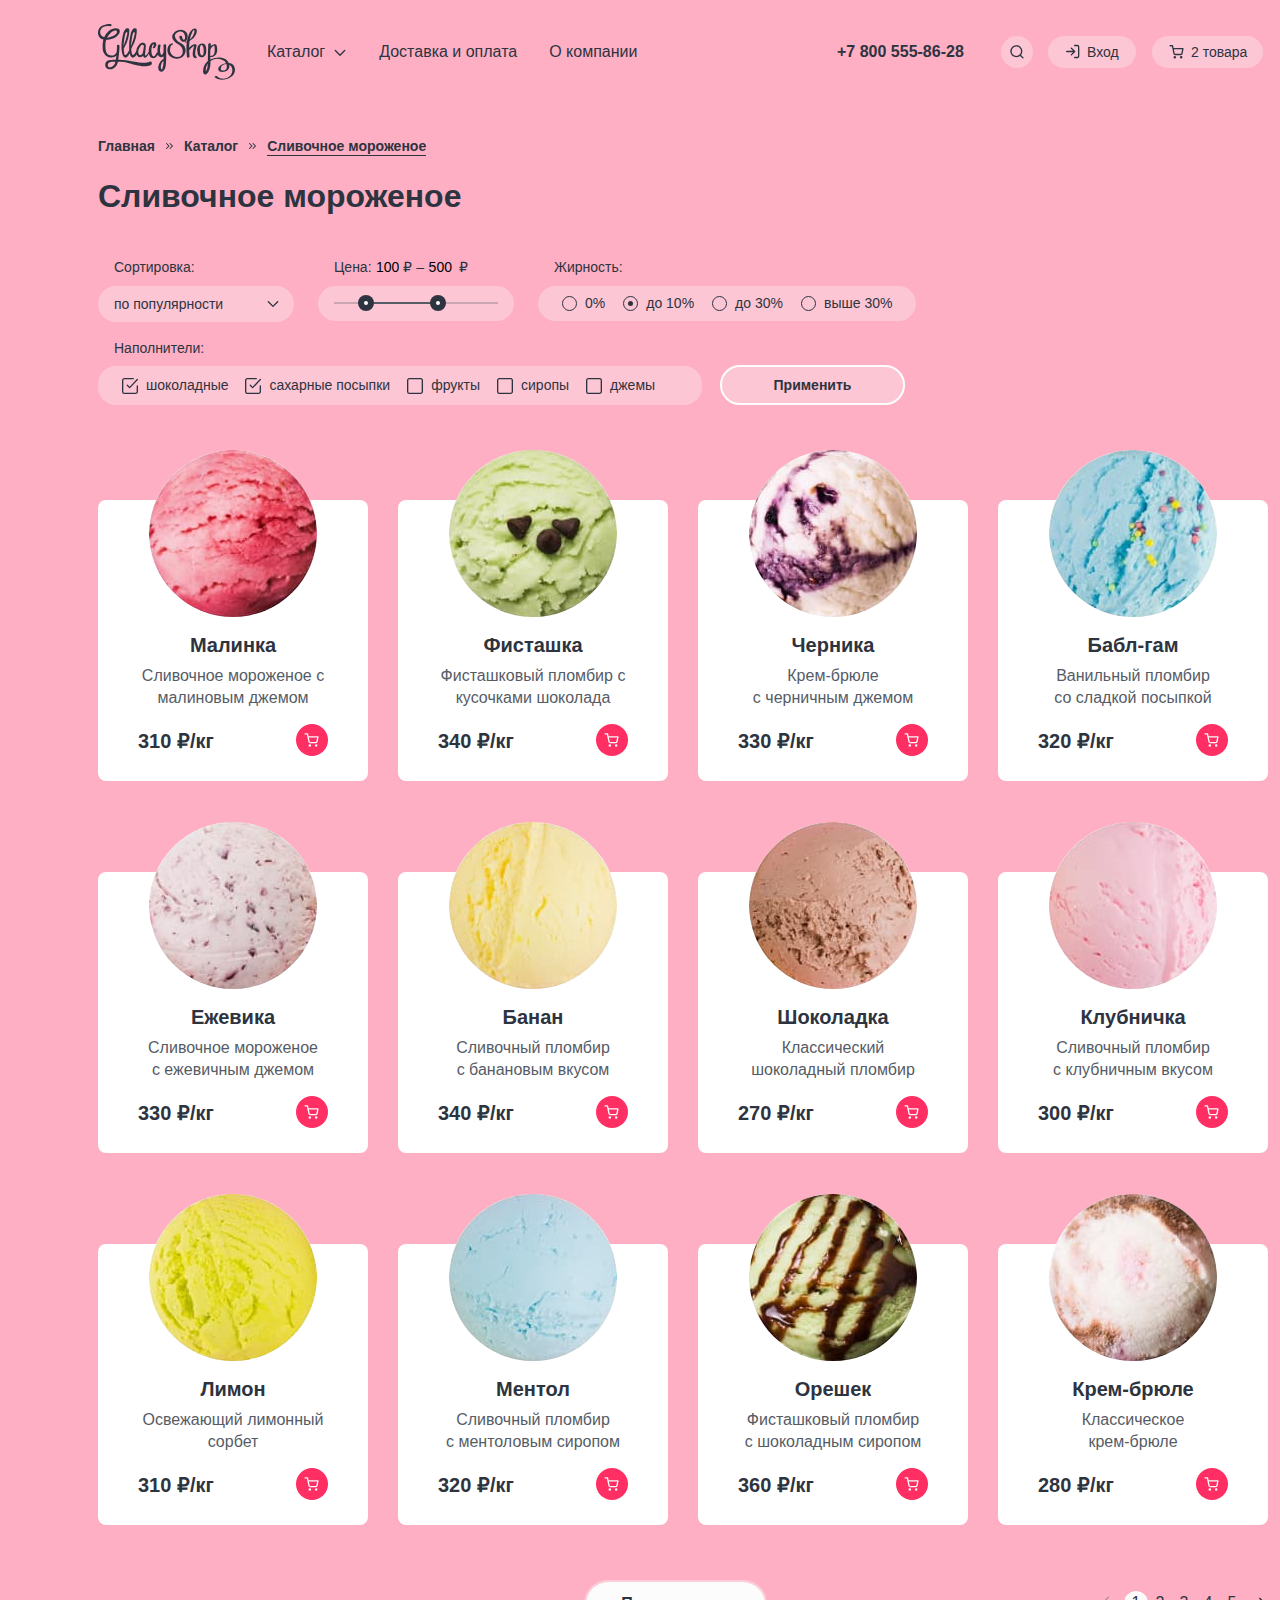
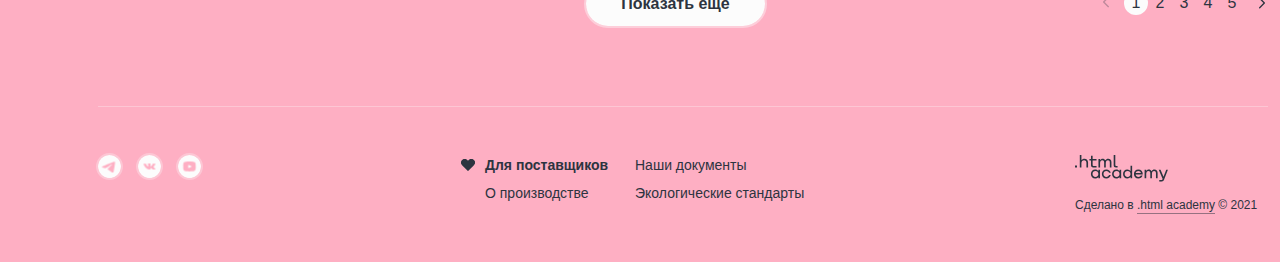
==== commit 54586f0b: "after checking draft" ====
--- a/catalog.html
+++ b/catalog.html
@@ -25,19 +25,19 @@
               <div class="subcatalog-wrapper">
                 <ul class="subcatalog">
                   <li class="subcatalog-item subcatalog-item-new">
-                    <a href="#" class="subcatalog-item-link">Новинки</a>
+                    <a class="subcatalog-item-link" href="#">Новинки</a>
                   </li>
                   <li class="subcatalog-item">
-                    <a href="#" class="subcatalog-item-link">Сливочное</a>
+                    <a class="subcatalog-item-link" href="#">Сливочное</a>
                   </li>
                   <li class="subcatalog-item">
-                    <a href="#" class="subcatalog-item-link">Щербеты</a>
+                    <a class="subcatalog-item-link" href="#">Щербеты</a>
                   </li>
                   <li class="subcatalog-item">
-                    <a href="#" class="subcatalog-item-link">Фруктовый лед</a>
+                    <a class="subcatalog-item-link" href="#">Фруктовый лед</a>
                   </li>
                   <li class="subcatalog-item">
-                    <a href="#" class="subcatalog-item-link">Мелорин</a>
+                    <a class="subcatalog-item-link" href="#">Мелорин</a>
                   </li>
                 </ul>
               </div>
@@ -77,8 +77,8 @@
             </li>
             <li class="user-navigation-item entry-popover">
               <a class="user-navigation-link user-navigation-entry" href="#">
-                <svg class="header-entry-icon" width="14" height="15" viewBox="0 0 14 15" fill="none"
-                  xmlns="http://www.w3.org/2000/svg" aria-hidden="true" focusable="false">
+                <svg class="header-entry-icon" width="14" height="15" aria-hidden="true" focusable="false" viewBox="0 0 14 15" fill="none"
+                  xmlns="http://www.w3.org/2000/svg">
                   <path fill-rule="evenodd" clip-rule="evenodd"
                     d="M8 1.525c0-.369.298-.667.667-.667h2.666a2 2 0 0 1 2 2v9.333a2 2 0 0 1-2 2H8.667a.667.667 0 0 1 0-1.333h2.666A.667.667 0 0 0 12 12.19V2.858a.666.666 0 0 0-.667-.667H8.667A.667.667 0 0 1 8 1.525ZM4.862 3.72c.26-.26.682-.26.943 0l3.329 3.329a.673.673 0 0 1 .2.476.664.664 0 0 1-.2.476l-3.33 3.328a.667.667 0 1 1-.942-.943l2.195-2.195H.667a.667.667 0 1 1 0-1.333h6.39L4.862 4.663a.667.667 0 0 1 0-.943Z" />
                 </svg>
@@ -89,19 +89,19 @@
                   <h2 class="popover-auth-caption">Личный кабинет</h2>
                   <form class="auth-form" action="https://echo.htmlacademy.ru/" method="post">
                     <div class="field-group auth-login-group">
-                      <label for="auth-login" class="visually-hidden"></label>
+                      <label class="visually-hidden" for="auth-login"></label>
                       <input class="auth-form-field input-field-state" type="email" id="auth-login" name="auth-login"
                         placeholder="Введите логин" required>
                     </div>
                     <div class="field-group auth-password-group">
-                      <label for="auth-password" class="visually-hidden"></label>
+                      <label class="visually-hidden" for="auth-password"></label>
                       <input class="auth-form-field input-field-state" type="password" id="auth-password"
                         name="auth-password" placeholder="Введите пароль" required>
                     </div>
                     <button class="popover-auth-button button" type="submit">Войти</button>
                     <div class="form-register-wrapper">
-                      <a href="#" class="auth-form-recovery">Забыли пароль?</a>
-                      <a href="#" class="auth-form-register">Регистрация</a>
+                      <a class="auth-form-recovery" href="#">Забыли пароль?</a>
+                      <a class="auth-form-register" href="#">Регистрация</a>
                     </div>
                   </form>
                 </section>
@@ -109,8 +109,8 @@
             </li>
             <li class="user-navigation-item cart-item">
               <a class="user-navigation-link user-navigation-cart" href="#">
-                <svg class="header-cart-icon" width="15" height="14" viewBox="0 0 15 14" fill="none"
-                  xmlns="http://www.w3.org/2000/svg" aria-hidden="true" focusable="false">
+                <svg class="header-cart-icon" width="15" height="14" aria-hidden="true" focusable="false" viewBox="0 0 15 14" fill="none"
+                  xmlns="http://www.w3.org/2000/svg">
                   <path fill-rule="evenodd" clip-rule="evenodd"
                     d="M1.167.108a.667.667 0 1 0 0 1.333h1.77l.468 2.336a.664.664 0 0 0 .011.053l.967 4.833a1.826 1.826 0 0 0 1.819 1.47h5.62a1.826 1.826 0 0 0 1.819-1.47l.001-.005.927-4.861a.667.667 0 0 0-.655-.792H4.611L4.138.644a.667.667 0 0 0-.654-.536H1.167ZM5.69 8.402l-.813-4.064h8.23l-.775 4.067a.492.492 0 0 1-.492.395H6.183a.492.492 0 0 1-.492-.397Zm-1.134 3.961a1.246 1.246 0 1 1 2.492 0 1.246 1.246 0 0 1-2.492 0Zm6.374 0a1.246 1.246 0 1 1 2.491 0 1.246 1.246 0 0 1-2.491 0Z" />
                 </svg>
@@ -123,9 +123,8 @@
                   <form class="cart-form" action="https://echo.htmlacademy.ru/" method="get">
                     <ul class="cart-popover-list">
                       <li class="cart-popover-item">
-                        <a href="#" class="cart-item-link">
-                          <img class="cart-item-img" src="images/cart-raspberry-image.jpg" alt="Малиновое мороженое."
-                            width="46" height="46">
+                        <a class="cart-item-link" href="#">
+                          <img class="cart-item-img" src="images/cart-raspberry-image.jpg" width="46" height="46" alt="Малиновое мороженое.">
                           <div class="cart-caption-wrapper">
                             <h3 class="cart-product-caption">Малинка
                             </h3>
@@ -139,9 +138,8 @@
                         </button>
                       </li>
                       <li class="cart-popover-item">
-                        <a href="#" class="cart-item-link">
-                          <img class="cart-item-img" src="images/cart-bubble-gum-image.jpg" alt="Мороженое бабл-гам."
-                            width="46" height="46">
+                        <a class="cart-item-link" href="#">
+                          <img class="cart-item-img" src="images/cart-bubble-gum-image.jpg" width="46" height="46" alt="Мороженое бабл-гам.">
                           <div class="cart-caption-wrapper">
                             <h3 class="cart-product-caption">Бабл-гам</h3>
                             <input type="hidden" id="product-cart-bubblegum" name="product" value="Мороженое bubblegum">
@@ -155,7 +153,7 @@
                       </li>
                     </ul>
                     <div class="cart-order-wrapper">
-                      <button type="submit" class="cart-form-button button">Оформить заказ</button>
+                      <button class="cart-form-button button" type="submit">Оформить заказ</button>
                       <span class="cart-total-price">Итого: 790 ₽</span>
                     </div>
                   </form>
@@ -187,8 +185,7 @@
           <form class="catalog-filter-form" action="https://echo.htmlacademy.ru/" method="get">
             <fieldset class="catalog-field catalog-select-field">
               <legend class="catalog-field-caption catalog-select-caption">Сортировка:</legend>
-              <select class="catalog-select" name="catalog-select" id="catalog-select" aria-label="Сортировка.
-              ">
+              <select class="catalog-select" name="catalog-select" id="catalog-select" aria-label="Сортировка.">
                 <option value="popular" selected>по популярности</option>
                 <option value="new">новинки</option>
               </select>
@@ -356,10 +353,9 @@
           <div class="ice-cream-container">
             <ul class="products-list">
               <li class="products-list-item">
-                <a href="#" class="products-item-link">
-                  <div class="product-img-wrapper">
-                    <img class="product-item-img" src="images/product-presentation-raspberry.jpg"
-                      alt="Мороженое малиновое." width="168" height="168">
+                <a class="products-item-link" href="#">
+                  <div class="product-img-wrapper">
+                    <img class="product-item-img" src="images/product-presentation-raspberry.jpg" width="168" height="168"  alt="Мороженое малиновое.">
                   </div>
                   <h3 class="products-item-caption">Малинка</h3>
                 </a>
@@ -367,8 +363,8 @@
                 <div class="products-price-wrapper">
                   <span class="products-price"> 310 ₽/кг</span>
                   <a class="products-cart-icon" href="#">
-                    <svg class="cart-icon" width="15" height="14" viewBox="0 0 15 14" fill="none"
-                      xmlns="http://www.w3.org/2000/svg" role="img" aria-label="Поместить в корзину.">
+                    <svg class="cart-icon" width="15" height="14" role="img" aria-label="Поместить в корзину." viewBox="0 0 15 14" fill="none"
+                      xmlns="http://www.w3.org/2000/svg">
                       <path fill-rule="evenodd" clip-rule="evenodd"
                         d="M1.167.25a.667.667 0 1 0 0 1.333h1.77l.468 2.336a.664.664 0 0 0 .011.053l.967 4.833a1.826 1.826 0 0 0 1.819 1.47h5.62a1.826 1.826 0 0 0 1.819-1.47l.001-.005.927-4.861a.667.667 0 0 0-.655-.792H4.611L4.138.786A.667.667 0 0 0 3.484.25H1.167ZM5.69 8.544 4.878 4.48h8.23l-.775 4.067a.492.492 0 0 1-.492.395H6.183a.492.492 0 0 1-.492-.397Zm-1.134 3.961a1.246 1.246 0 1 1 2.492 0 1.246 1.246 0 0 1-2.492 0Zm6.374 0a1.246 1.246 0 1 1 2.491 0 1.246 1.246 0 0 1-2.491 0Z">
                       </path>
@@ -377,10 +373,9 @@
                 </div>
               </li>
               <li class="products-list-item">
-                <a href="#" class="products-item-link">
-                  <div class="product-img-wrapper">
-                    <img class="product-item-img" src="images/pistachio-ice-cream.jpg" alt="Мороженое фисташковое."
-                      width="168" height="168">
+                <a  class="products-item-link" href="#">
+                  <div class="product-img-wrapper">
+                    <img class="product-item-img" src="images/pistachio-ice-cream.jpg" width="168" height="168" alt="Мороженое фисташковое.">
                   </div>
                   <h3 class="products-item-caption">Фисташка</h3>
                 </a>
@@ -388,19 +383,18 @@
                 <div class="products-price-wrapper">
                   <span class="products-price">340 ₽/кг</span>
                   <a class="products-cart-icon" href="#">
-                    <svg class="cart-icon" width="15" height="14" viewBox="0 0 15 14" fill="none"
-                      xmlns="http://www.w3.org/2000/svg" role="img" aria-label="Поместить в корзину.">
-                      <path fill-rule="evenodd" clip-rule="evenodd"
-                        d="M1.167.25a.667.667 0 1 0 0 1.333h1.77l.468 2.336a.664.664 0 0 0 .011.053l.967 4.833a1.826 1.826 0 0 0 1.819 1.47h5.62a1.826 1.826 0 0 0 1.819-1.47l.001-.005.927-4.861a.667.667 0 0 0-.655-.792H4.611L4.138.786A.667.667 0 0 0 3.484.25H1.167ZM5.69 8.544 4.878 4.48h8.23l-.775 4.067a.492.492 0 0 1-.492.395H6.183a.492.492 0 0 1-.492-.397Zm-1.134 3.961a1.246 1.246 0 1 1 2.492 0 1.246 1.246 0 0 1-2.492 0Zm6.374 0a1.246 1.246 0 1 1 2.491 0 1.246 1.246 0 0 1-2.491 0Z" />
-                    </svg>
-                  </a>
-                </div>
-              </li>
-              <li class="products-list-item">
-                <a href="#" class="products-item-link">
-                  <div class="product-img-wrapper">
-                    <img class="product-item-img" src="images/blueberry-ice-cream.jpg" alt="Черничное мороженое."
-                      width="168" height="168">
+                    <svg class="cart-icon" width="15" height="14" role="img" aria-label="Поместить в корзину." viewBox="0 0 15 14" fill="none"
+                      xmlns="http://www.w3.org/2000/svg" >
+                      <path fill-rule="evenodd" clip-rule="evenodd"
+                        d="M1.167.25a.667.667 0 1 0 0 1.333h1.77l.468 2.336a.664.664 0 0 0 .011.053l.967 4.833a1.826 1.826 0 0 0 1.819 1.47h5.62a1.826 1.826 0 0 0 1.819-1.47l.001-.005.927-4.861a.667.667 0 0 0-.655-.792H4.611L4.138.786A.667.667 0 0 0 3.484.25H1.167ZM5.69 8.544 4.878 4.48h8.23l-.775 4.067a.492.492 0 0 1-.492.395H6.183a.492.492 0 0 1-.492-.397Zm-1.134 3.961a1.246 1.246 0 1 1 2.492 0 1.246 1.246 0 0 1-2.492 0Zm6.374 0a1.246 1.246 0 1 1 2.491 0 1.246 1.246 0 0 1-2.491 0Z" />
+                    </svg>
+                  </a>
+                </div>
+              </li>
+              <li class="products-list-item">
+                <a class="products-item-link" href="#">
+                  <div class="product-img-wrapper">
+                    <img class="product-item-img" src="images/blueberry-ice-cream.jpg" width="168" height="168" alt="Черничное мороженое.">
                   </div>
                   <h3 class="products-item-caption">Черника</h3>
                 </a>
@@ -409,19 +403,18 @@
                 <div class="products-price-wrapper">
                   <span class="products-price">330 ₽/кг</span>
                   <a class="products-cart-icon" href="#">
-                    <svg class="cart-icon" width="15" height="14" viewBox="0 0 15 14" fill="none"
-                      xmlns="http://www.w3.org/2000/svg" role="img" aria-label="Поместить в корзину.">
-                      <path fill-rule="evenodd" clip-rule="evenodd"
-                        d="M1.167.25a.667.667 0 1 0 0 1.333h1.77l.468 2.336a.664.664 0 0 0 .011.053l.967 4.833a1.826 1.826 0 0 0 1.819 1.47h5.62a1.826 1.826 0 0 0 1.819-1.47l.001-.005.927-4.861a.667.667 0 0 0-.655-.792H4.611L4.138.786A.667.667 0 0 0 3.484.25H1.167ZM5.69 8.544 4.878 4.48h8.23l-.775 4.067a.492.492 0 0 1-.492.395H6.183a.492.492 0 0 1-.492-.397Zm-1.134 3.961a1.246 1.246 0 1 1 2.492 0 1.246 1.246 0 0 1-2.492 0Zm6.374 0a1.246 1.246 0 1 1 2.491 0 1.246 1.246 0 0 1-2.491 0Z" />
-                    </svg>
-                  </a>
-                </div>
-              </li>
-              <li class="products-list-item">
-                <a href="#" class="products-item-link">
-                  <div class="product-img-wrapper">
-                    <img class="product-item-img" src="images/bubble-gum-ice-cream.jpg"
-                      alt="Мороженое со вкусом bubble-gum." width="168" height="168">
+                    <svg class="cart-icon" width="15" height="14" role="img" aria-label="Поместить в корзину." viewBox="0 0 15 14" fill="none"
+                      xmlns="http://www.w3.org/2000/svg">
+                      <path fill-rule="evenodd" clip-rule="evenodd"
+                        d="M1.167.25a.667.667 0 1 0 0 1.333h1.77l.468 2.336a.664.664 0 0 0 .011.053l.967 4.833a1.826 1.826 0 0 0 1.819 1.47h5.62a1.826 1.826 0 0 0 1.819-1.47l.001-.005.927-4.861a.667.667 0 0 0-.655-.792H4.611L4.138.786A.667.667 0 0 0 3.484.25H1.167ZM5.69 8.544 4.878 4.48h8.23l-.775 4.067a.492.492 0 0 1-.492.395H6.183a.492.492 0 0 1-.492-.397Zm-1.134 3.961a1.246 1.246 0 1 1 2.492 0 1.246 1.246 0 0 1-2.492 0Zm6.374 0a1.246 1.246 0 1 1 2.491 0 1.246 1.246 0 0 1-2.491 0Z" />
+                    </svg>
+                  </a>
+                </div>
+              </li>
+              <li class="products-list-item">
+                <a class="products-item-link" href="#">
+                  <div class="product-img-wrapper">
+                    <img class="product-item-img" src="images/bubble-gum-ice-cream.jpg" width="168" height="168" alt="Мороженое со вкусом bubble-gum.">
                   </div>
                   <h3 class="products-item-caption">Бабл-гам</h3>
                 </a>
@@ -430,19 +423,18 @@
                 <div class="products-price-wrapper">
                   <span class="products-price">320 ₽/кг</span>
                   <a class="products-cart-icon" href="#">
-                    <svg class="cart-icon" width="15" height="14" viewBox="0 0 15 14" fill="none"
-                      xmlns="http://www.w3.org/2000/svg" role="img" aria-label="Поместить в корзину.">
-                      <path fill-rule="evenodd" clip-rule="evenodd"
-                        d="M1.167.25a.667.667 0 1 0 0 1.333h1.77l.468 2.336a.664.664 0 0 0 .011.053l.967 4.833a1.826 1.826 0 0 0 1.819 1.47h5.62a1.826 1.826 0 0 0 1.819-1.47l.001-.005.927-4.861a.667.667 0 0 0-.655-.792H4.611L4.138.786A.667.667 0 0 0 3.484.25H1.167ZM5.69 8.544 4.878 4.48h8.23l-.775 4.067a.492.492 0 0 1-.492.395H6.183a.492.492 0 0 1-.492-.397Zm-1.134 3.961a1.246 1.246 0 1 1 2.492 0 1.246 1.246 0 0 1-2.492 0Zm6.374 0a1.246 1.246 0 1 1 2.491 0 1.246 1.246 0 0 1-2.491 0Z" />
-                    </svg>
-                  </a>
-                </div>
-              </li>
-              <li class="products-list-item">
-                <a href="#" class="products-item-link">
-                  <div class="product-img-wrapper">
-                    <img class="product-item-img" src="images/catalog-blackberry.jpg" alt="Мороженое со вкусом ежевики."
-                      width="168" height="168">
+                    <svg class="cart-icon" width="15" height="14" role="img" aria-label="Поместить в корзину." viewBox="0 0 15 14" fill="none"
+                      xmlns="http://www.w3.org/2000/svg">
+                      <path fill-rule="evenodd" clip-rule="evenodd"
+                        d="M1.167.25a.667.667 0 1 0 0 1.333h1.77l.468 2.336a.664.664 0 0 0 .011.053l.967 4.833a1.826 1.826 0 0 0 1.819 1.47h5.62a1.826 1.826 0 0 0 1.819-1.47l.001-.005.927-4.861a.667.667 0 0 0-.655-.792H4.611L4.138.786A.667.667 0 0 0 3.484.25H1.167ZM5.69 8.544 4.878 4.48h8.23l-.775 4.067a.492.492 0 0 1-.492.395H6.183a.492.492 0 0 1-.492-.397Zm-1.134 3.961a1.246 1.246 0 1 1 2.492 0 1.246 1.246 0 0 1-2.492 0Zm6.374 0a1.246 1.246 0 1 1 2.491 0 1.246 1.246 0 0 1-2.491 0Z" />
+                    </svg>
+                  </a>
+                </div>
+              </li>
+              <li class="products-list-item">
+                <a class="products-item-link" href="#">
+                  <div class="product-img-wrapper">
+                    <img class="product-item-img" src="images/catalog-blackberry.jpg" width="168" height="168" alt="Мороженое со вкусом ежевики.">
                   </div>
                   <h3 class="products-item-caption">Ежевика</h3>
                 </a>
@@ -450,19 +442,18 @@
                 <div class="products-price-wrapper">
                   <span class="products-price">330 ₽/кг</span>
                   <a class="products-cart-icon" href="#">
-                    <svg class="cart-icon" width="15" height="14" viewBox="0 0 15 14" fill="none"
-                      xmlns="http://www.w3.org/2000/svg" role="img" aria-label="Поместить в корзину.">
-                      <path fill-rule="evenodd" clip-rule="evenodd"
-                        d="M1.167.25a.667.667 0 1 0 0 1.333h1.77l.468 2.336a.664.664 0 0 0 .011.053l.967 4.833a1.826 1.826 0 0 0 1.819 1.47h5.62a1.826 1.826 0 0 0 1.819-1.47l.001-.005.927-4.861a.667.667 0 0 0-.655-.792H4.611L4.138.786A.667.667 0 0 0 3.484.25H1.167ZM5.69 8.544 4.878 4.48h8.23l-.775 4.067a.492.492 0 0 1-.492.395H6.183a.492.492 0 0 1-.492-.397Zm-1.134 3.961a1.246 1.246 0 1 1 2.492 0 1.246 1.246 0 0 1-2.492 0Zm6.374 0a1.246 1.246 0 1 1 2.491 0 1.246 1.246 0 0 1-2.491 0Z" />
-                    </svg>
-                  </a>
-                </div>
-              </li>
-              <li class="products-list-item">
-                <a href="#" class="products-item-link">
-                  <div class="product-img-wrapper">
-                    <img class="product-item-img" src="images/catalog-banana.jpg" alt="Мороженое со вкусом банана."
-                      width="168" height="168">
+                    <svg class="cart-icon" width="15" height="14" role="img" aria-label="Поместить в корзину." viewBox="0 0 15 14" fill="none"
+                      xmlns="http://www.w3.org/2000/svg">
+                      <path fill-rule="evenodd" clip-rule="evenodd"
+                        d="M1.167.25a.667.667 0 1 0 0 1.333h1.77l.468 2.336a.664.664 0 0 0 .011.053l.967 4.833a1.826 1.826 0 0 0 1.819 1.47h5.62a1.826 1.826 0 0 0 1.819-1.47l.001-.005.927-4.861a.667.667 0 0 0-.655-.792H4.611L4.138.786A.667.667 0 0 0 3.484.25H1.167ZM5.69 8.544 4.878 4.48h8.23l-.775 4.067a.492.492 0 0 1-.492.395H6.183a.492.492 0 0 1-.492-.397Zm-1.134 3.961a1.246 1.246 0 1 1 2.492 0 1.246 1.246 0 0 1-2.492 0Zm6.374 0a1.246 1.246 0 1 1 2.491 0 1.246 1.246 0 0 1-2.491 0Z" />
+                    </svg>
+                  </a>
+                </div>
+              </li>
+              <li class="products-list-item">
+                <a class="products-item-link" href="#">
+                  <div class="product-img-wrapper">
+                    <img class="product-item-img" src="images/catalog-banana.jpg" width="168" height="168" alt="Мороженое со вкусом банана.">
                   </div>
                   <h3 class="products-item-caption">Банан</h3>
                 </a>
@@ -471,19 +462,18 @@
                 <div class="products-price-wrapper">
                   <span class="products-price">340 ₽/кг</span>
                   <a class="products-cart-icon" href="#">
-                    <svg class="cart-icon" width="15" height="14" viewBox="0 0 15 14" fill="none"
-                      xmlns="http://www.w3.org/2000/svg" role="img" aria-label="Поместить в корзину.">
-                      <path fill-rule="evenodd" clip-rule="evenodd"
-                        d="M1.167.25a.667.667 0 1 0 0 1.333h1.77l.468 2.336a.664.664 0 0 0 .011.053l.967 4.833a1.826 1.826 0 0 0 1.819 1.47h5.62a1.826 1.826 0 0 0 1.819-1.47l.001-.005.927-4.861a.667.667 0 0 0-.655-.792H4.611L4.138.786A.667.667 0 0 0 3.484.25H1.167ZM5.69 8.544 4.878 4.48h8.23l-.775 4.067a.492.492 0 0 1-.492.395H6.183a.492.492 0 0 1-.492-.397Zm-1.134 3.961a1.246 1.246 0 1 1 2.492 0 1.246 1.246 0 0 1-2.492 0Zm6.374 0a1.246 1.246 0 1 1 2.491 0 1.246 1.246 0 0 1-2.491 0Z" />
-                    </svg>
-                  </a>
-                </div>
-              </li>
-              <li class="products-list-item">
-                <a href="#" class="products-item-link">
-                  <div class="product-img-wrapper">
-                    <img class="product-item-img" src="images/catalog-chocolate.jpg" alt="Мороженое со вкусом шоколада."
-                      width="168" height="168">
+                    <svg class="cart-icon" width="15" height="14" role="img" aria-label="Поместить в корзину." viewBox="0 0 15 14" fill="none"
+                      xmlns="http://www.w3.org/2000/svg">
+                      <path fill-rule="evenodd" clip-rule="evenodd"
+                        d="M1.167.25a.667.667 0 1 0 0 1.333h1.77l.468 2.336a.664.664 0 0 0 .011.053l.967 4.833a1.826 1.826 0 0 0 1.819 1.47h5.62a1.826 1.826 0 0 0 1.819-1.47l.001-.005.927-4.861a.667.667 0 0 0-.655-.792H4.611L4.138.786A.667.667 0 0 0 3.484.25H1.167ZM5.69 8.544 4.878 4.48h8.23l-.775 4.067a.492.492 0 0 1-.492.395H6.183a.492.492 0 0 1-.492-.397Zm-1.134 3.961a1.246 1.246 0 1 1 2.492 0 1.246 1.246 0 0 1-2.492 0Zm6.374 0a1.246 1.246 0 1 1 2.491 0 1.246 1.246 0 0 1-2.491 0Z" />
+                    </svg>
+                  </a>
+                </div>
+              </li>
+              <li class="products-list-item">
+                <a class="products-item-link" href="#">
+                  <div class="product-img-wrapper">
+                    <img class="product-item-img" src="images/catalog-chocolate.jpg" width="168" height="168" alt="Мороженое со вкусом шоколада.">
                   </div>
                   <h3 class="products-item-caption">Шоколадка</h3>
                 </a>
@@ -491,19 +481,18 @@
                 <div class="products-price-wrapper">
                   <span class="products-price">270 ₽/кг</span>
                   <a class="products-cart-icon" href="#">
-                    <svg class="cart-icon" width="15" height="14" viewBox="0 0 15 14" fill="none"
-                      xmlns="http://www.w3.org/2000/svg" role="img" aria-label="Поместить в корзину.">
-                      <path fill-rule="evenodd" clip-rule="evenodd"
-                        d="M1.167.25a.667.667 0 1 0 0 1.333h1.77l.468 2.336a.664.664 0 0 0 .011.053l.967 4.833a1.826 1.826 0 0 0 1.819 1.47h5.62a1.826 1.826 0 0 0 1.819-1.47l.001-.005.927-4.861a.667.667 0 0 0-.655-.792H4.611L4.138.786A.667.667 0 0 0 3.484.25H1.167ZM5.69 8.544 4.878 4.48h8.23l-.775 4.067a.492.492 0 0 1-.492.395H6.183a.492.492 0 0 1-.492-.397Zm-1.134 3.961a1.246 1.246 0 1 1 2.492 0 1.246 1.246 0 0 1-2.492 0Zm6.374 0a1.246 1.246 0 1 1 2.491 0 1.246 1.246 0 0 1-2.491 0Z" />
-                    </svg>
-                  </a>
-                </div>
-              </li>
-              <li class="products-list-item">
-                <a href="#" class="products-item-link">
-                  <div class="product-img-wrapper">
-                    <img class="product-item-img" src="images/catalog-strawberry.jpg"
-                      alt="Мороженое со вкусом клубники." width="168" height="168">
+                    <svg class="cart-icon" width="15" height="14" role="img" aria-label="Поместить в корзину." viewBox="0 0 15 14" fill="none"
+                      xmlns="http://www.w3.org/2000/svg">
+                      <path fill-rule="evenodd" clip-rule="evenodd"
+                        d="M1.167.25a.667.667 0 1 0 0 1.333h1.77l.468 2.336a.664.664 0 0 0 .011.053l.967 4.833a1.826 1.826 0 0 0 1.819 1.47h5.62a1.826 1.826 0 0 0 1.819-1.47l.001-.005.927-4.861a.667.667 0 0 0-.655-.792H4.611L4.138.786A.667.667 0 0 0 3.484.25H1.167ZM5.69 8.544 4.878 4.48h8.23l-.775 4.067a.492.492 0 0 1-.492.395H6.183a.492.492 0 0 1-.492-.397Zm-1.134 3.961a1.246 1.246 0 1 1 2.492 0 1.246 1.246 0 0 1-2.492 0Zm6.374 0a1.246 1.246 0 1 1 2.491 0 1.246 1.246 0 0 1-2.491 0Z" />
+                    </svg>
+                  </a>
+                </div>
+              </li>
+              <li class="products-list-item">
+                <a class="products-item-link" href="#">
+                  <div class="product-img-wrapper">
+                    <img class="product-item-img" src="images/catalog-strawberry.jpg" width="168" height="168" alt="Мороженое со вкусом клубники.">
                   </div>
                   <h3 class="products-item-caption">Клубничка</h3>
                 </a>
@@ -512,19 +501,18 @@
                 <div class="products-price-wrapper">
                   <span class="products-price">300 ₽/кг</span>
                   <a class="products-cart-icon" href="#">
-                    <svg class="cart-icon" width="15" height="14" viewBox="0 0 15 14" fill="none"
-                      xmlns="http://www.w3.org/2000/svg" role="img" aria-label="Поместить в корзину.">
-                      <path fill-rule="evenodd" clip-rule="evenodd"
-                        d="M1.167.25a.667.667 0 1 0 0 1.333h1.77l.468 2.336a.664.664 0 0 0 .011.053l.967 4.833a1.826 1.826 0 0 0 1.819 1.47h5.62a1.826 1.826 0 0 0 1.819-1.47l.001-.005.927-4.861a.667.667 0 0 0-.655-.792H4.611L4.138.786A.667.667 0 0 0 3.484.25H1.167ZM5.69 8.544 4.878 4.48h8.23l-.775 4.067a.492.492 0 0 1-.492.395H6.183a.492.492 0 0 1-.492-.397Zm-1.134 3.961a1.246 1.246 0 1 1 2.492 0 1.246 1.246 0 0 1-2.492 0Zm6.374 0a1.246 1.246 0 1 1 2.491 0 1.246 1.246 0 0 1-2.491 0Z" />
-                    </svg>
-                  </a>
-                </div>
-              </li>
-              <li class="products-list-item">
-                <a href="#" class="products-item-link">
-                  <div class="product-img-wrapper">
-                    <img class="product-item-img" src="images/catalog-lemon.jpg" alt="Мороженое со вкусом лимона."
-                      width="168" height="168">
+                    <svg class="cart-icon" width="15" height="14" role="img" aria-label="Поместить в корзину." viewBox="0 0 15 14" fill="none"
+                      xmlns="http://www.w3.org/2000/svg">
+                      <path fill-rule="evenodd" clip-rule="evenodd"
+                        d="M1.167.25a.667.667 0 1 0 0 1.333h1.77l.468 2.336a.664.664 0 0 0 .011.053l.967 4.833a1.826 1.826 0 0 0 1.819 1.47h5.62a1.826 1.826 0 0 0 1.819-1.47l.001-.005.927-4.861a.667.667 0 0 0-.655-.792H4.611L4.138.786A.667.667 0 0 0 3.484.25H1.167ZM5.69 8.544 4.878 4.48h8.23l-.775 4.067a.492.492 0 0 1-.492.395H6.183a.492.492 0 0 1-.492-.397Zm-1.134 3.961a1.246 1.246 0 1 1 2.492 0 1.246 1.246 0 0 1-2.492 0Zm6.374 0a1.246 1.246 0 1 1 2.491 0 1.246 1.246 0 0 1-2.491 0Z" />
+                    </svg>
+                  </a>
+                </div>
+              </li>
+              <li class="products-list-item">
+                <a class="products-item-link" href="#">
+                  <div class="product-img-wrapper">
+                    <img class="product-item-img" src="images/catalog-lemon.jpg" width="168" height="168" alt="Мороженое со вкусом лимона.">
                   </div>
                   <h3 class="products-item-caption">Лимон</h3>
                 </a>
@@ -532,19 +520,18 @@
                 <div class="products-price-wrapper">
                   <span class="products-price">310 ₽/кг</span>
                   <a class="products-cart-icon" href="#">
-                    <svg class="cart-icon" width="15" height="14" viewBox="0 0 15 14" fill="none"
-                      xmlns="http://www.w3.org/2000/svg" role="img" aria-label="Поместить в корзину.">
-                      <path fill-rule="evenodd" clip-rule="evenodd"
-                        d="M1.167.25a.667.667 0 1 0 0 1.333h1.77l.468 2.336a.664.664 0 0 0 .011.053l.967 4.833a1.826 1.826 0 0 0 1.819 1.47h5.62a1.826 1.826 0 0 0 1.819-1.47l.001-.005.927-4.861a.667.667 0 0 0-.655-.792H4.611L4.138.786A.667.667 0 0 0 3.484.25H1.167ZM5.69 8.544 4.878 4.48h8.23l-.775 4.067a.492.492 0 0 1-.492.395H6.183a.492.492 0 0 1-.492-.397Zm-1.134 3.961a1.246 1.246 0 1 1 2.492 0 1.246 1.246 0 0 1-2.492 0Zm6.374 0a1.246 1.246 0 1 1 2.491 0 1.246 1.246 0 0 1-2.491 0Z" />
-                    </svg>
-                  </a>
-                </div>
-              </li>
-              <li class="products-list-item">
-                <a href="#" class="products-item-link">
-                  <div class="product-img-wrapper">
-                    <img class="product-item-img" src="images/catalog-menthol.jpg" alt="Мороженое со вкусом ментола."
-                      width="168" height="168">
+                    <svg class="cart-icon" width="15" height="14" role="img" aria-label="Поместить в корзину." viewBox="0 0 15 14" fill="none"
+                      xmlns="http://www.w3.org/2000/svg">
+                      <path fill-rule="evenodd" clip-rule="evenodd"
+                        d="M1.167.25a.667.667 0 1 0 0 1.333h1.77l.468 2.336a.664.664 0 0 0 .011.053l.967 4.833a1.826 1.826 0 0 0 1.819 1.47h5.62a1.826 1.826 0 0 0 1.819-1.47l.001-.005.927-4.861a.667.667 0 0 0-.655-.792H4.611L4.138.786A.667.667 0 0 0 3.484.25H1.167ZM5.69 8.544 4.878 4.48h8.23l-.775 4.067a.492.492 0 0 1-.492.395H6.183a.492.492 0 0 1-.492-.397Zm-1.134 3.961a1.246 1.246 0 1 1 2.492 0 1.246 1.246 0 0 1-2.492 0Zm6.374 0a1.246 1.246 0 1 1 2.491 0 1.246 1.246 0 0 1-2.491 0Z" />
+                    </svg>
+                  </a>
+                </div>
+              </li>
+              <li class="products-list-item">
+                <a class="products-item-link" href="#">
+                  <div class="product-img-wrapper">
+                    <img class="product-item-img" src="images/catalog-menthol.jpg" width="168" height="168" alt="Мороженое со вкусом ментола.">
                   </div>
                   <h3 class="products-item-caption">Ментол</h3>
                 </a>
@@ -553,19 +540,18 @@
                 <div class="products-price-wrapper">
                   <span class="products-price">320 ₽/кг</span>
                   <a class="products-cart-icon" href="#">
-                    <svg class="cart-icon" width="15" height="14" viewBox="0 0 15 14" fill="none"
-                      xmlns="http://www.w3.org/2000/svg" role="img" aria-label="Поместить в корзину.">
-                      <path fill-rule="evenodd" clip-rule="evenodd"
-                        d="M1.167.25a.667.667 0 1 0 0 1.333h1.77l.468 2.336a.664.664 0 0 0 .011.053l.967 4.833a1.826 1.826 0 0 0 1.819 1.47h5.62a1.826 1.826 0 0 0 1.819-1.47l.001-.005.927-4.861a.667.667 0 0 0-.655-.792H4.611L4.138.786A.667.667 0 0 0 3.484.25H1.167ZM5.69 8.544 4.878 4.48h8.23l-.775 4.067a.492.492 0 0 1-.492.395H6.183a.492.492 0 0 1-.492-.397Zm-1.134 3.961a1.246 1.246 0 1 1 2.492 0 1.246 1.246 0 0 1-2.492 0Zm6.374 0a1.246 1.246 0 1 1 2.491 0 1.246 1.246 0 0 1-2.491 0Z" />
-                    </svg>
-                  </a>
-                </div>
-              </li>
-              <li class="products-list-item">
-                <a href="#" class="products-item-link">
-                  <div class="product-img-wrapper">
-                    <img class="product-item-img" src="images/catalog-nutty.jpg" alt="Мороженое со вкусом ореха."
-                      width="168" height="168">
+                    <svg class="cart-icon" width="15" height="14" role="img" aria-label="Поместить в корзину." viewBox="0 0 15 14" fill="none"
+                      xmlns="http://www.w3.org/2000/svg">
+                      <path fill-rule="evenodd" clip-rule="evenodd"
+                        d="M1.167.25a.667.667 0 1 0 0 1.333h1.77l.468 2.336a.664.664 0 0 0 .011.053l.967 4.833a1.826 1.826 0 0 0 1.819 1.47h5.62a1.826 1.826 0 0 0 1.819-1.47l.001-.005.927-4.861a.667.667 0 0 0-.655-.792H4.611L4.138.786A.667.667 0 0 0 3.484.25H1.167ZM5.69 8.544 4.878 4.48h8.23l-.775 4.067a.492.492 0 0 1-.492.395H6.183a.492.492 0 0 1-.492-.397Zm-1.134 3.961a1.246 1.246 0 1 1 2.492 0 1.246 1.246 0 0 1-2.492 0Zm6.374 0a1.246 1.246 0 1 1 2.491 0 1.246 1.246 0 0 1-2.491 0Z" />
+                    </svg>
+                  </a>
+                </div>
+              </li>
+              <li class="products-list-item">
+                <a class="products-item-link" href="#">
+                  <div class="product-img-wrapper">
+                    <img class="product-item-img" src="images/catalog-nutty.jpg" width="168" height="168" alt="Мороженое со вкусом ореха.">
                   </div>
                   <h3 class="products-item-caption">Орешек</h3>
                 </a>
@@ -573,19 +559,18 @@
                 <div class="products-price-wrapper">
                   <span class="products-price">360 ₽/кг</span>
                   <a class="products-cart-icon" href="#">
-                    <svg class="cart-icon" width="15" height="14" viewBox="0 0 15 14" fill="none"
-                      xmlns="http://www.w3.org/2000/svg" role="img" aria-label="Поместить в корзину.">
-                      <path fill-rule="evenodd" clip-rule="evenodd"
-                        d="M1.167.25a.667.667 0 1 0 0 1.333h1.77l.468 2.336a.664.664 0 0 0 .011.053l.967 4.833a1.826 1.826 0 0 0 1.819 1.47h5.62a1.826 1.826 0 0 0 1.819-1.47l.001-.005.927-4.861a.667.667 0 0 0-.655-.792H4.611L4.138.786A.667.667 0 0 0 3.484.25H1.167ZM5.69 8.544 4.878 4.48h8.23l-.775 4.067a.492.492 0 0 1-.492.395H6.183a.492.492 0 0 1-.492-.397Zm-1.134 3.961a1.246 1.246 0 1 1 2.492 0 1.246 1.246 0 0 1-2.492 0Zm6.374 0a1.246 1.246 0 1 1 2.491 0 1.246 1.246 0 0 1-2.491 0Z" />
-                    </svg>
-                  </a>
-                </div>
-              </li>
-              <li class="products-list-item">
-                <a href="#" class="products-item-link">
-                  <div class="product-img-wrapper">
-                    <img class="product-item-img" src="images/catalog-creme-brulee.jpg"
-                      alt="Мороженое со вкусом крем-брюле." width="168" height="168">
+                    <svg class="cart-icon" width="15" height="14" role="img" aria-label="Поместить в корзину." viewBox="0 0 15 14" fill="none"
+                      xmlns="http://www.w3.org/2000/svg">
+                      <path fill-rule="evenodd" clip-rule="evenodd"
+                        d="M1.167.25a.667.667 0 1 0 0 1.333h1.77l.468 2.336a.664.664 0 0 0 .011.053l.967 4.833a1.826 1.826 0 0 0 1.819 1.47h5.62a1.826 1.826 0 0 0 1.819-1.47l.001-.005.927-4.861a.667.667 0 0 0-.655-.792H4.611L4.138.786A.667.667 0 0 0 3.484.25H1.167ZM5.69 8.544 4.878 4.48h8.23l-.775 4.067a.492.492 0 0 1-.492.395H6.183a.492.492 0 0 1-.492-.397Zm-1.134 3.961a1.246 1.246 0 1 1 2.492 0 1.246 1.246 0 0 1-2.492 0Zm6.374 0a1.246 1.246 0 1 1 2.491 0 1.246 1.246 0 0 1-2.491 0Z" />
+                    </svg>
+                  </a>
+                </div>
+              </li>
+              <li class="products-list-item">
+                <a class="products-item-link" href="#">
+                  <div class="product-img-wrapper">
+                    <img class="product-item-img" src="images/catalog-creme-brulee.jpg" width="168" height="168"  alt="Мороженое со вкусом крем-брюле.">
                   </div>
                   <h3 class="products-item-caption">Крем-брюле</h3>
                 </a>
@@ -593,8 +578,8 @@
                 <div class="products-price-wrapper">
                   <span class="products-price">280 ₽/кг</span>
                   <a class="products-cart-icon" href="#">
-                    <svg class="cart-icon" width="15" height="14" viewBox="0 0 15 14" fill="none"
-                      xmlns="http://www.w3.org/2000/svg" role="img" aria-label="Поместить в корзину.">
+                    <svg class="cart-icon" width="15" height="14" role="img" aria-label="Поместить в корзину." viewBox="0 0 15 14" fill="none"
+                      xmlns="http://www.w3.org/2000/svg">
                       <path fill-rule="evenodd" clip-rule="evenodd"
                         d="M1.167.25a.667.667 0 1 0 0 1.333h1.77l.468 2.336a.664.664 0 0 0 .011.053l.967 4.833a1.826 1.826 0 0 0 1.819 1.47h5.62a1.826 1.826 0 0 0 1.819-1.47l.001-.005.927-4.861a.667.667 0 0 0-.655-.792H4.611L4.138.786A.667.667 0 0 0 3.484.25H1.167ZM5.69 8.544 4.878 4.48h8.23l-.775 4.067a.492.492 0 0 1-.492.395H6.183a.492.492 0 0 1-.492-.397Zm-1.134 3.961a1.246 1.246 0 1 1 2.492 0 1.246 1.246 0 0 1-2.492 0Zm6.374 0a1.246 1.246 0 1 1 2.491 0 1.246 1.246 0 0 1-2.491 0Z" />
                     </svg>
@@ -603,27 +588,27 @@
               </li>
             </ul>
             <div class="pagination-wrapper">
-              <a href="#" class="products-list-button link">Показать еще</a>
+              <a class="products-list-button link" href="#">Показать еще</a>
               <div class="pagination-box">
-                <a href="#" class="pagination-link pagination-link-prev pagination-link-last"></a>
+                <a class="pagination-link pagination-link-prev pagination-link-last" href="#"></a>
                 <ol class="pagination-list">
                   <li class="pagination-list-item">
-                    <a href="#" class="pagination-item-link pagination-item-link-current">1</a>
+                    <a class="pagination-item-link pagination-item-link-current" href="#">1</a>
                   </li>
                   <li class="pagination-list-item">
-                    <a href="#" class="pagination-item-link">2</a>
+                    <a class="pagination-item-link" href="#">2</a>
                   </li>
                   <li class="pagination-list-item">
-                    <a href="#" class="pagination-item-link">3</a>
+                    <a class="pagination-item-link" href="#">3</a>
                   </li>
                   <li class="pagination-list-item">
-                    <a href="#" class="pagination-item-link">4</a>
+                    <a class="pagination-item-link" href="#">4</a>
                   </li>
                   <li class="pagination-list-item">
-                    <a href="#" class="pagination-item-link">5</a>
+                    <a class="pagination-item-link" href="#">5</a>
                   </li>
                 </ol>
-                <a href="#" class="pagination-link pagination-link-next"></a>
+                <a class="pagination-link pagination-link-next" href="#"></a>
               </div>
             </div>
           </div>
@@ -633,17 +618,17 @@
         <div class="socials-wrapper">
           <ul class="socials-list">
             <li class="socials-list-item">
-              <a href="https://t.me/htmlacademy" class="footer-socials-link footer-socials-telegram">
+              <a class="footer-socials-link footer-socials-telegram" href="https://t.me/htmlacademy">
                 <span class="visually-hidden">Тelegram.</span>
               </a>
             </li>
             <li class="socials-list-item">
-              <a href=" https://vk.com/htmlacademy" class="footer-socials-link footer-socials-vkontakte">
+              <a class="footer-socials-link footer-socials-vkontakte" href=" https://vk.com/htmlacademy">
                 <span class="visually-hidden">В контакте.</span>
               </a>
             </li>
             <li class="socials-list-item">
-              <a href="https://www.youtube.com/user/htmlacademyru" class="footer-socials-link footer-socials-youtube">
+              <a class="footer-socials-link footer-socials-youtube" href="https://www.youtube.com/user/htmlacademyru">
                 <span class="visually-hidden">Youtube.</span>
               </a>
             </li>
@@ -651,18 +636,18 @@
         </div>
         <ul class="about-production-list">
           <li class="about-production-item about-production-item-heart">
-            <a href="#" class="about-production-link production-link-heart">Для поставщиков</a>
+            <a class="about-production-link production-link-heart" href="#">Для поставщиков</a>
           </li>
           <li class="about-production-item">
-            <a href="#" class="about-production-link">Наши документы</a>
+            <a class="about-production-link" href="#">Наши документы</a>
           </li>
           <li class="about-production-item">
-            <a href="#" class="about-production-link">
+            <a class="about-production-link" href="#">
               О производстве
             </a>
           </li>
           <li class="about-production-item">
-            <a href="#" class="about-production-link">Экологические стандарты</a>
+            <a class="about-production-link" href="#">Экологические стандарты</a>
           </li>
         </ul>
         <div class="html-academy-about">
@@ -676,5 +661,4 @@
       </footer>
     </div>
   </body>
-
 </html>
--- a/styles/style.css
+++ b/styles/style.css
@@ -43,6 +43,7 @@
   font-weight: 400;
   background-color: #feafc3;
   padding-top: 24px;
+  min-width: 1366px;
 }
 
 .visually-hidden {
@@ -151,7 +152,7 @@
   display: block;
   font-size: 14px;
   font-weight: 400;
-  color: inherit;
+  color:rgb(45, 52, 64);
   text-decoration: none;
 }
 
@@ -165,6 +166,7 @@
   line-height: 20px;
   font-weight: 700;
   padding-bottom: 12px;
+  color:rgb(45, 52, 64);
 }
 
 .subcatalog-item-new .subcatalog-item-link::after {
@@ -185,16 +187,18 @@
 
 .subcatalog-item-link:hover {
   background-color: rgb(255, 203, 216);
+  color:rgb(45, 52, 64);
 }
 
 .subcatalog-item-link:focus {
   background-color: rgb(255, 74, 120);
-  /*в макете - current*/
+  color: rgb(252, 252, 252);
   outline: none;
 }
 
 .subcatalog-item-link:active {
   background-color: rgb(255, 119, 153);
+  color:rgb(45, 52, 64);
 }
 
 .subcatalog-wrapper {
@@ -591,7 +595,7 @@
   font-size: 16px;
   line-height: 20px;
   font-weight: 400;
-  color: rgb(185, 185, 185);
+  color: rgb(45,52,64);
   background-color: rgb(255, 255, 255);
   font-family: inherit;
 }
@@ -599,39 +603,7 @@
 .search-form-input::placeholder {
   font-size: 16px;
   line-height: 20px;
-  color: rgba(185, 185, 185, 0.7);
-}
-
-.input-field-state:not(:placeholder-shown) {
-  color: rgb(45, 52, 64);
-  outline: 1px solid rgb(185, 185, 185);
-  border-radius: 4px;
-}
-
-.input-field-state:hover {
-  color: rgb(45, 52, 64);
-  outline: 1px solid rgb(45, 52, 64);
-}
-
-.input-field-state:hover::placeholder {
-  color: rgb(45, 52, 64);
-}
-
-.input-field-state:focus {
-  outline: 2px solid rgb(45, 52, 64);
-  color: rgb(45, 52, 64);
-}
-
-.input-field-state:disabled {
-  outline: 1px solid rgb(185, 185, 185);
-  background-color: rgb(231, 231, 231);
-  color: rgba(45, 52, 64, 0.65);
-}
-
-.input-field-state:disabled:hover {
-  outline: 1px solid rgb(185, 185, 185);
-  background-color: rgb(231, 231, 231);
-  color: rgb(45, 52, 64);
+  color: rgba(185, 185, 185);
 }
 
 .header-form-button {
@@ -775,8 +747,9 @@
   border-radius: 4px;
   font-size: 16px;
   line-height: 20px;
-  color: inherit;
+  color: rgb(45,52,64);
   font-weight: 400;
+  font-family: inherit;
 }
 
 .auth-password-group {
@@ -786,7 +759,7 @@
 .popover-auth-button {
   grid-column: 1/2;
   background-color: #ff2f64;
-  padding: 12px 5px;
+  padding: 12px;
   margin: 0;
   border: none;
   outline: 4px solid rgba(255, 47, 100, 0.3);
@@ -1309,7 +1282,7 @@
   animation-timing-function: linear;
   animation-iteration-count: infinite;
   position: absolute;
-  right: 15px;
+  right: 5%;
   top: calc(50% - 8px);
 }
 
@@ -1346,13 +1319,6 @@
   z-index: 2;
 }
 
-/*Не активное для белых кнопок-ссылок*/
-.link-disabled {
-  background-color: rgb(231, 231, 231);
-  outline: 4px solid rgba(252, 252, 252, 0.4);
-  color: rgb(185, 185, 185);
-}
-
 .slider-dots-list {
   padding: 0;
   margin: 0;
@@ -1779,11 +1745,12 @@
   font-family: inherit;
   font-size: 16px;
   line-height: 20px;
-}
-
-.subscribe-input:placeholder-shown {
+  color: rgb(45, 52, 64);
+}
+
+/*.subscribe-input:placeholder-shown {
   color: rgb(185, 185, 185);
-}
+}*/
 
 .subscribe-form {
   display: flex;
@@ -1796,7 +1763,7 @@
   margin: 0;
   margin-left: auto;
   width: 155px;
-  padding: 13px 12px;
+  padding: 13px 30px;
   font-size: 16px;
   line-height: 20px;
   font-weight: 700;
@@ -1843,13 +1810,6 @@
   background-color: rgb(254, 175, 195);
   box-shadow: 0 4px 12px rgba(45, 52, 64, 0.1);
   color: rgb(252, 252, 252);
-}
-
-/*не активная красная кнопка*/
-.button:disabled {
-  outline: 4px solid rgba(185, 185, 185, 0.3);
-  background-color: rgb(185, 185, 185);
-  color: rgb(86, 92, 102);
 }
 
 .delivery-caption {
@@ -1961,6 +1921,7 @@
   line-height: 20px;
   font-weight: 400;
   font-family: inherit;
+  color: rgb(45,52,64);
 }
 
 .tooltip-link::after {
@@ -2023,7 +1984,7 @@
 }
 
 .delivery-form-button {
-  padding: 12px 12px;
+  padding: 12px 30px;
   min-width: 152px;
   margin: 0 auto;
   grid-column: 1/-1;
@@ -2094,6 +2055,7 @@
   font-size: 14px;
   line-height: 20px;
   font-weight: 400;
+  color: rgba(86, 92, 102);
 }
 
 .feedback-link {
@@ -2103,13 +2065,6 @@
   text-align: center;
   width: 250px;
   margin-bottom: 10px;
-}
-
-/*Не активная красная ссылка - кнопка*/
-.button-disabled {
-  outline: 4px solid rgba(185, 185, 185, 0.3);
-  background-color: rgb(185, 185, 185);
-  color: rgb(86, 92, 102);
 }
 
 /*Каталог*/
@@ -2436,7 +2391,7 @@
   font-size: 14px;
   line-height: 20px;
   font-weight: 700;
-  color: inherit;
+  color: rgb(45, 52, 64);
   cursor: pointer;
   padding: 10px 10px;
   font-family: inherit;
@@ -2590,9 +2545,10 @@
   background-color: rgb(252, 252, 252);
   outline: 2px solid rgba(252, 252, 252, 0.4);
   border-radius: 26px;
-  padding: 12px 32px;
+  padding: 12px;
   grid-column: 2/3;
   margin-bottom: 10px;
+  text-align: center;
 }
 
 .pagination-box {
@@ -2686,7 +2642,6 @@
 .pagination-link:focus-visible {
   outline: 2px solid rgb(45, 52, 64);
 }
-
 
 /*Модальное окно*/
 .modal-container {
@@ -2755,7 +2710,7 @@
   font-size: 16px;
   line-height: 20px;
   font-weight: 400;
-  color: rgb(185, 185, 185);
+  color: rgb(45, 52, 64);
   border: none;
   outline: 1px solid rgb(185, 185, 185);
   border-radius: 4px;
@@ -2780,13 +2735,76 @@
   min-width: 149px;
 }
 
+.input-field-state::placeholder {
+  color: rgba(185, 185, 185);
+}
+
+.input-field-state:hover {
+  color: rgb(45, 52, 64);
+  outline: 1px solid rgb(45, 52, 64);
+}
+
+.input-field-state:focus {
+  outline: 2px solid rgb(45, 52, 64);
+  color: rgb(45, 52, 64);
+}
+
+.input-field-state:not(:placeholder-shown) {
+  color: rgb(45, 52, 64);
+  outline: 1px solid rgb(185, 185, 185);
+  border-radius: 4px;
+}
+
+.input-field-state:disabled {
+  outline: 1px solid rgb(185, 185, 185);
+  background-color: rgb(231, 231, 231);
+  color: rgba(45, 52, 64, 0.65);
+}
+
+.input-field-state:disabled.input-field-state::placeholder {
+  color: rgba(45, 52, 64, 0.65);
+}
+
+.input-field-state:disabled:hover {
+  outline: 1px solid rgb(185, 185, 185);
+  background-color: rgb(231, 231, 231);
+  color: rgb(45, 52, 64);
+}
+
+
 /*ошибка поля ввода*/
 .error-input {
   outline: 1px solid rgb(234, 84, 84);
   color: rgb(45, 52, 64);
 }
 
+.error-input:not(:placeholder-shown) {
+  outline: 1px solid rgb(234, 84, 84);
+  color: rgb(45, 52, 64);
+}
+
 .error-input:hover {
   outline: 2px solid rgb(234, 84, 84);
   color: rgb(45, 52, 64);
 }
+
+/*не активная красная кнопка*/
+.button:disabled {
+  outline: 4px solid rgba(185, 185, 185, 0.3);
+  background-color: rgb(185, 185, 185);
+  color: rgb(86, 92, 102);
+}
+
+/*Не активное для белых кнопок-ссылок*/
+.link-disabled {
+  background-color: rgb(231, 231, 231);
+  outline: 4px solid rgba(252, 252, 252, 0.4);
+  color: rgb(185, 185, 185);
+}
+
+/*Не активная красная ссылка - кнопка*/
+.button-disabled {
+  outline: 4px solid rgba(185, 185, 185, 0.3);
+  background-color: rgb(185, 185, 185);
+  color: rgb(86, 92, 102);
+}
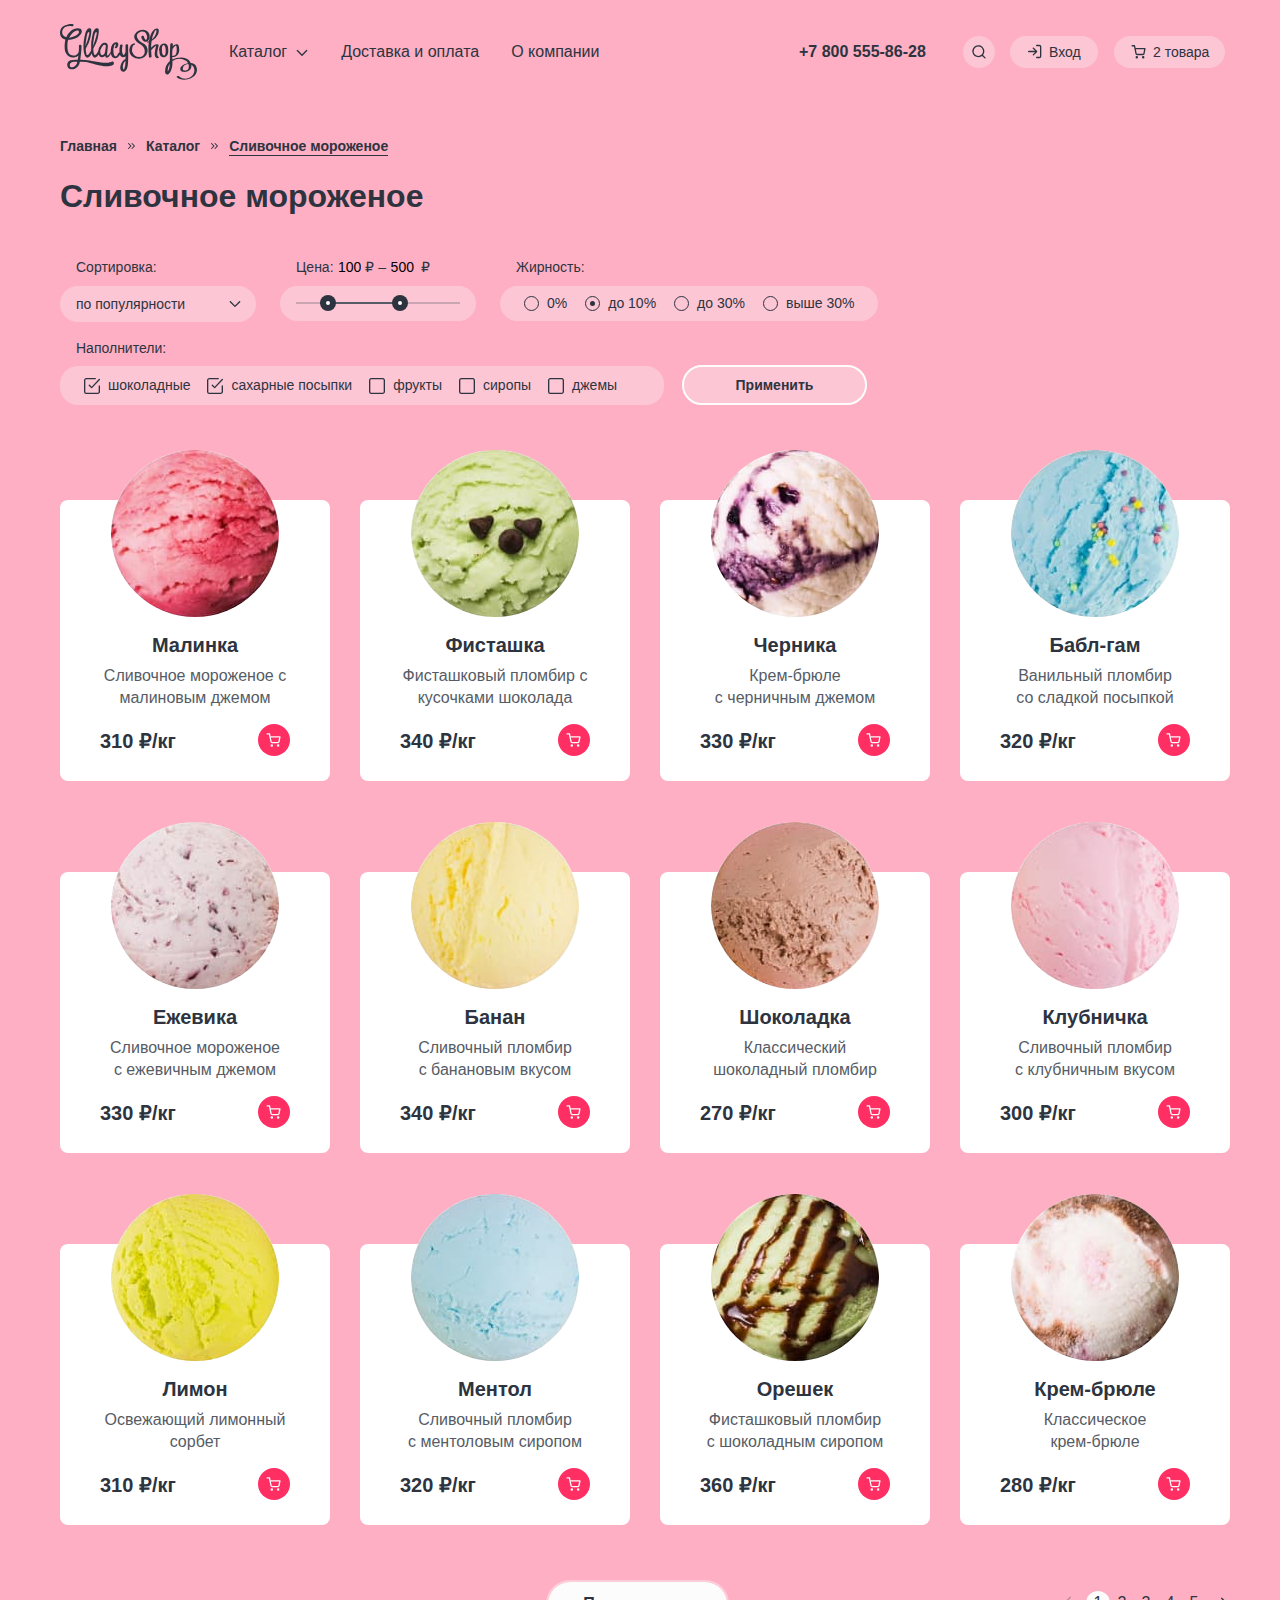
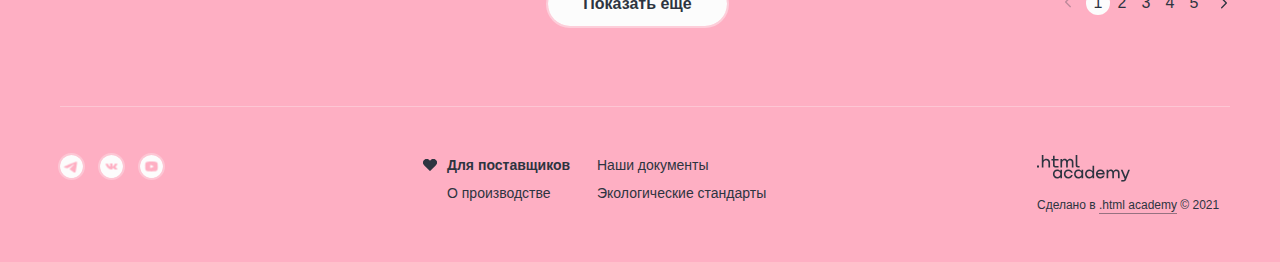
==== commit 7e0c4c31: "version after 1 checking" ====
--- a/catalog.html
+++ b/catalog.html
@@ -1,6 +1,5 @@
 <!DOCTYPE html>
 <html lang="ru">
-
   <head>
     <meta charset="UTF-8">
     <meta http-equiv="X-UA-Compatible" content="IE=edge">
@@ -9,7 +8,6 @@
     <link rel="stylesheet" href="styles/style.css">
     <title>HTML Academy: Глейси</title>
   </head>
-
   <body>
     <div class="content-wrapper">
       <header class="page-header catalog-header">
@@ -77,16 +75,16 @@
             </li>
             <li class="user-navigation-item entry-popover">
               <a class="user-navigation-link user-navigation-entry" href="#">
-                <svg class="header-entry-icon" width="14" height="15" aria-hidden="true" focusable="false" viewBox="0 0 14 15" fill="none"
-                  xmlns="http://www.w3.org/2000/svg">
+                <svg class="header-entry-icon" width="14" height="15" aria-hidden="true" focusable="false"
+                  viewBox="0 0 14 15" fill="none" xmlns="http://www.w3.org/2000/svg">
                   <path fill-rule="evenodd" clip-rule="evenodd"
                     d="M8 1.525c0-.369.298-.667.667-.667h2.666a2 2 0 0 1 2 2v9.333a2 2 0 0 1-2 2H8.667a.667.667 0 0 1 0-1.333h2.666A.667.667 0 0 0 12 12.19V2.858a.666.666 0 0 0-.667-.667H8.667A.667.667 0 0 1 8 1.525ZM4.862 3.72c.26-.26.682-.26.943 0l3.329 3.329a.673.673 0 0 1 .2.476.664.664 0 0 1-.2.476l-3.33 3.328a.667.667 0 1 1-.942-.943l2.195-2.195H.667a.667.667 0 1 1 0-1.333h6.39L4.862 4.663a.667.667 0 0 1 0-.943Z" />
                 </svg>
                 <span class="header-entry-text">Вход</span>
               </a>
               <div class="popover-wrapper">
-                <section class="popover-auth">
-                  <h2 class="popover-auth-caption">Личный кабинет</h2>
+                <div class="popover-auth">
+                  <p class="popover-auth-caption">Личный кабинет</p>
                   <form class="auth-form" action="https://echo.htmlacademy.ru/" method="post">
                     <div class="field-group auth-login-group">
                       <label class="visually-hidden" for="auth-login"></label>
@@ -104,13 +102,13 @@
                       <a class="auth-form-register" href="#">Регистрация</a>
                     </div>
                   </form>
-                </section>
+                </div>
               </div>
             </li>
             <li class="user-navigation-item cart-item">
               <a class="user-navigation-link user-navigation-cart" href="#">
-                <svg class="header-cart-icon" width="15" height="14" aria-hidden="true" focusable="false" viewBox="0 0 15 14" fill="none"
-                  xmlns="http://www.w3.org/2000/svg">
+                <svg class="header-cart-icon" width="15" height="14" aria-hidden="true" focusable="false"
+                  viewBox="0 0 15 14" fill="none" xmlns="http://www.w3.org/2000/svg">
                   <path fill-rule="evenodd" clip-rule="evenodd"
                     d="M1.167.108a.667.667 0 1 0 0 1.333h1.77l.468 2.336a.664.664 0 0 0 .011.053l.967 4.833a1.826 1.826 0 0 0 1.819 1.47h5.62a1.826 1.826 0 0 0 1.819-1.47l.001-.005.927-4.861a.667.667 0 0 0-.655-.792H4.611L4.138.644a.667.667 0 0 0-.654-.536H1.167ZM5.69 8.402l-.813-4.064h8.23l-.775 4.067a.492.492 0 0 1-.492.395H6.183a.492.492 0 0 1-.492-.397Zm-1.134 3.961a1.246 1.246 0 1 1 2.492 0 1.246 1.246 0 0 1-2.492 0Zm6.374 0a1.246 1.246 0 1 1 2.491 0 1.246 1.246 0 0 1-2.491 0Z" />
                 </svg>
@@ -119,15 +117,16 @@
               </a>
               <div class="cart-popover-wrapper">
                 <div class="cart-popover">
-                  <h2 class="cart-popover-caption">Корзина</h2>
+                  <p class="cart-popover-caption">Корзина</p>
                   <form class="cart-form" action="https://echo.htmlacademy.ru/" method="get">
                     <ul class="cart-popover-list">
                       <li class="cart-popover-item">
                         <a class="cart-item-link" href="#">
-                          <img class="cart-item-img" src="images/cart-raspberry-image.jpg" width="46" height="46" alt="Малиновое мороженое.">
+                          <img class="cart-item-img" src="images/cart-raspberry-image.jpg" width="46" height="46"
+                            alt="Малиновое мороженое.">
                           <div class="cart-caption-wrapper">
-                            <h3 class="cart-product-caption">Малинка
-                            </h3>
+                            <p class="cart-product-caption">Малинка
+                            </p>
                             <input type="hidden" id="product-cart" name="product" value="Мороженое малиновое">
                             <span class="cart-product-quantity">1 кг х 310 ₽</span>
                           </div>
@@ -139,9 +138,10 @@
                       </li>
                       <li class="cart-popover-item">
                         <a class="cart-item-link" href="#">
-                          <img class="cart-item-img" src="images/cart-bubble-gum-image.jpg" width="46" height="46" alt="Мороженое бабл-гам.">
+                          <img class="cart-item-img" src="images/cart-bubble-gum-image.jpg" width="46" height="46"
+                            alt="Мороженое бабл-гам.">
                           <div class="cart-caption-wrapper">
-                            <h3 class="cart-product-caption">Бабл-гам</h3>
+                            <p class="cart-product-caption">Бабл-гам</p>
                             <input type="hidden" id="product-cart-bubblegum" name="product" value="Мороженое bubblegum">
                             <span class="cart-product-quantity">1,5 кг х 320 ₽</span>
                           </div>
@@ -181,7 +181,7 @@
           <h2 class="inner-header-caption">Сливочное мороженое</h2>
         </header>
         <section class="filter-container">
-          <h2 class="visually-hidden">Сортировка мороженого</h2>
+          <h2 class="visually-hidden">Сортировка мороженого.</h2>
           <form class="catalog-filter-form" action="https://echo.htmlacademy.ru/" method="get">
             <fieldset class="catalog-field catalog-select-field">
               <legend class="catalog-field-caption catalog-select-caption">Сортировка:</legend>
@@ -355,7 +355,8 @@
               <li class="products-list-item">
                 <a class="products-item-link" href="#">
                   <div class="product-img-wrapper">
-                    <img class="product-item-img" src="images/product-presentation-raspberry.jpg" width="168" height="168"  alt="Мороженое малиновое.">
+                    <img class="product-item-img" src="images/product-presentation-raspberry.jpg" width="168"
+                      height="168" alt="Мороженое малиновое.">
                   </div>
                   <h3 class="products-item-caption">Малинка</h3>
                 </a>
@@ -363,8 +364,8 @@
                 <div class="products-price-wrapper">
                   <span class="products-price"> 310 ₽/кг</span>
                   <a class="products-cart-icon" href="#">
-                    <svg class="cart-icon" width="15" height="14" role="img" aria-label="Поместить в корзину." viewBox="0 0 15 14" fill="none"
-                      xmlns="http://www.w3.org/2000/svg">
+                    <svg class="cart-icon" width="15" height="14" role="img" aria-label="Поместить в корзину."
+                      viewBox="0 0 15 14" fill="none" xmlns="http://www.w3.org/2000/svg">
                       <path fill-rule="evenodd" clip-rule="evenodd"
                         d="M1.167.25a.667.667 0 1 0 0 1.333h1.77l.468 2.336a.664.664 0 0 0 .011.053l.967 4.833a1.826 1.826 0 0 0 1.819 1.47h5.62a1.826 1.826 0 0 0 1.819-1.47l.001-.005.927-4.861a.667.667 0 0 0-.655-.792H4.611L4.138.786A.667.667 0 0 0 3.484.25H1.167ZM5.69 8.544 4.878 4.48h8.23l-.775 4.067a.492.492 0 0 1-.492.395H6.183a.492.492 0 0 1-.492-.397Zm-1.134 3.961a1.246 1.246 0 1 1 2.492 0 1.246 1.246 0 0 1-2.492 0Zm6.374 0a1.246 1.246 0 1 1 2.491 0 1.246 1.246 0 0 1-2.491 0Z">
                       </path>
@@ -373,9 +374,10 @@
                 </div>
               </li>
               <li class="products-list-item">
-                <a  class="products-item-link" href="#">
-                  <div class="product-img-wrapper">
-                    <img class="product-item-img" src="images/pistachio-ice-cream.jpg" width="168" height="168" alt="Мороженое фисташковое.">
+                <a class="products-item-link" href="#">
+                  <div class="product-img-wrapper">
+                    <img class="product-item-img" src="images/pistachio-ice-cream.jpg" width="168" height="168"
+                      alt="Мороженое фисташковое.">
                   </div>
                   <h3 class="products-item-caption">Фисташка</h3>
                 </a>
@@ -383,18 +385,19 @@
                 <div class="products-price-wrapper">
                   <span class="products-price">340 ₽/кг</span>
                   <a class="products-cart-icon" href="#">
-                    <svg class="cart-icon" width="15" height="14" role="img" aria-label="Поместить в корзину." viewBox="0 0 15 14" fill="none"
-                      xmlns="http://www.w3.org/2000/svg" >
-                      <path fill-rule="evenodd" clip-rule="evenodd"
-                        d="M1.167.25a.667.667 0 1 0 0 1.333h1.77l.468 2.336a.664.664 0 0 0 .011.053l.967 4.833a1.826 1.826 0 0 0 1.819 1.47h5.62a1.826 1.826 0 0 0 1.819-1.47l.001-.005.927-4.861a.667.667 0 0 0-.655-.792H4.611L4.138.786A.667.667 0 0 0 3.484.25H1.167ZM5.69 8.544 4.878 4.48h8.23l-.775 4.067a.492.492 0 0 1-.492.395H6.183a.492.492 0 0 1-.492-.397Zm-1.134 3.961a1.246 1.246 0 1 1 2.492 0 1.246 1.246 0 0 1-2.492 0Zm6.374 0a1.246 1.246 0 1 1 2.491 0 1.246 1.246 0 0 1-2.491 0Z" />
-                    </svg>
-                  </a>
-                </div>
-              </li>
-              <li class="products-list-item">
-                <a class="products-item-link" href="#">
-                  <div class="product-img-wrapper">
-                    <img class="product-item-img" src="images/blueberry-ice-cream.jpg" width="168" height="168" alt="Черничное мороженое.">
+                    <svg class="cart-icon" width="15" height="14" role="img" aria-label="Поместить в корзину."
+                      viewBox="0 0 15 14" fill="none" xmlns="http://www.w3.org/2000/svg">
+                      <path fill-rule="evenodd" clip-rule="evenodd"
+                        d="M1.167.25a.667.667 0 1 0 0 1.333h1.77l.468 2.336a.664.664 0 0 0 .011.053l.967 4.833a1.826 1.826 0 0 0 1.819 1.47h5.62a1.826 1.826 0 0 0 1.819-1.47l.001-.005.927-4.861a.667.667 0 0 0-.655-.792H4.611L4.138.786A.667.667 0 0 0 3.484.25H1.167ZM5.69 8.544 4.878 4.48h8.23l-.775 4.067a.492.492 0 0 1-.492.395H6.183a.492.492 0 0 1-.492-.397Zm-1.134 3.961a1.246 1.246 0 1 1 2.492 0 1.246 1.246 0 0 1-2.492 0Zm6.374 0a1.246 1.246 0 1 1 2.491 0 1.246 1.246 0 0 1-2.491 0Z" />
+                    </svg>
+                  </a>
+                </div>
+              </li>
+              <li class="products-list-item">
+                <a class="products-item-link" href="#">
+                  <div class="product-img-wrapper">
+                    <img class="product-item-img" src="images/blueberry-ice-cream.jpg" width="168" height="168"
+                      alt="Черничное мороженое.">
                   </div>
                   <h3 class="products-item-caption">Черника</h3>
                 </a>
@@ -403,18 +406,19 @@
                 <div class="products-price-wrapper">
                   <span class="products-price">330 ₽/кг</span>
                   <a class="products-cart-icon" href="#">
-                    <svg class="cart-icon" width="15" height="14" role="img" aria-label="Поместить в корзину." viewBox="0 0 15 14" fill="none"
-                      xmlns="http://www.w3.org/2000/svg">
-                      <path fill-rule="evenodd" clip-rule="evenodd"
-                        d="M1.167.25a.667.667 0 1 0 0 1.333h1.77l.468 2.336a.664.664 0 0 0 .011.053l.967 4.833a1.826 1.826 0 0 0 1.819 1.47h5.62a1.826 1.826 0 0 0 1.819-1.47l.001-.005.927-4.861a.667.667 0 0 0-.655-.792H4.611L4.138.786A.667.667 0 0 0 3.484.25H1.167ZM5.69 8.544 4.878 4.48h8.23l-.775 4.067a.492.492 0 0 1-.492.395H6.183a.492.492 0 0 1-.492-.397Zm-1.134 3.961a1.246 1.246 0 1 1 2.492 0 1.246 1.246 0 0 1-2.492 0Zm6.374 0a1.246 1.246 0 1 1 2.491 0 1.246 1.246 0 0 1-2.491 0Z" />
-                    </svg>
-                  </a>
-                </div>
-              </li>
-              <li class="products-list-item">
-                <a class="products-item-link" href="#">
-                  <div class="product-img-wrapper">
-                    <img class="product-item-img" src="images/bubble-gum-ice-cream.jpg" width="168" height="168" alt="Мороженое со вкусом bubble-gum.">
+                    <svg class="cart-icon" width="15" height="14" role="img" aria-label="Поместить в корзину."
+                      viewBox="0 0 15 14" fill="none" xmlns="http://www.w3.org/2000/svg">
+                      <path fill-rule="evenodd" clip-rule="evenodd"
+                        d="M1.167.25a.667.667 0 1 0 0 1.333h1.77l.468 2.336a.664.664 0 0 0 .011.053l.967 4.833a1.826 1.826 0 0 0 1.819 1.47h5.62a1.826 1.826 0 0 0 1.819-1.47l.001-.005.927-4.861a.667.667 0 0 0-.655-.792H4.611L4.138.786A.667.667 0 0 0 3.484.25H1.167ZM5.69 8.544 4.878 4.48h8.23l-.775 4.067a.492.492 0 0 1-.492.395H6.183a.492.492 0 0 1-.492-.397Zm-1.134 3.961a1.246 1.246 0 1 1 2.492 0 1.246 1.246 0 0 1-2.492 0Zm6.374 0a1.246 1.246 0 1 1 2.491 0 1.246 1.246 0 0 1-2.491 0Z" />
+                    </svg>
+                  </a>
+                </div>
+              </li>
+              <li class="products-list-item">
+                <a class="products-item-link" href="#">
+                  <div class="product-img-wrapper">
+                    <img class="product-item-img" src="images/bubble-gum-ice-cream.jpg" width="168" height="168"
+                      alt="Мороженое со вкусом bubble-gum.">
                   </div>
                   <h3 class="products-item-caption">Бабл-гам</h3>
                 </a>
@@ -423,18 +427,19 @@
                 <div class="products-price-wrapper">
                   <span class="products-price">320 ₽/кг</span>
                   <a class="products-cart-icon" href="#">
-                    <svg class="cart-icon" width="15" height="14" role="img" aria-label="Поместить в корзину." viewBox="0 0 15 14" fill="none"
-                      xmlns="http://www.w3.org/2000/svg">
-                      <path fill-rule="evenodd" clip-rule="evenodd"
-                        d="M1.167.25a.667.667 0 1 0 0 1.333h1.77l.468 2.336a.664.664 0 0 0 .011.053l.967 4.833a1.826 1.826 0 0 0 1.819 1.47h5.62a1.826 1.826 0 0 0 1.819-1.47l.001-.005.927-4.861a.667.667 0 0 0-.655-.792H4.611L4.138.786A.667.667 0 0 0 3.484.25H1.167ZM5.69 8.544 4.878 4.48h8.23l-.775 4.067a.492.492 0 0 1-.492.395H6.183a.492.492 0 0 1-.492-.397Zm-1.134 3.961a1.246 1.246 0 1 1 2.492 0 1.246 1.246 0 0 1-2.492 0Zm6.374 0a1.246 1.246 0 1 1 2.491 0 1.246 1.246 0 0 1-2.491 0Z" />
-                    </svg>
-                  </a>
-                </div>
-              </li>
-              <li class="products-list-item">
-                <a class="products-item-link" href="#">
-                  <div class="product-img-wrapper">
-                    <img class="product-item-img" src="images/catalog-blackberry.jpg" width="168" height="168" alt="Мороженое со вкусом ежевики.">
+                    <svg class="cart-icon" width="15" height="14" role="img" aria-label="Поместить в корзину."
+                      viewBox="0 0 15 14" fill="none" xmlns="http://www.w3.org/2000/svg">
+                      <path fill-rule="evenodd" clip-rule="evenodd"
+                        d="M1.167.25a.667.667 0 1 0 0 1.333h1.77l.468 2.336a.664.664 0 0 0 .011.053l.967 4.833a1.826 1.826 0 0 0 1.819 1.47h5.62a1.826 1.826 0 0 0 1.819-1.47l.001-.005.927-4.861a.667.667 0 0 0-.655-.792H4.611L4.138.786A.667.667 0 0 0 3.484.25H1.167ZM5.69 8.544 4.878 4.48h8.23l-.775 4.067a.492.492 0 0 1-.492.395H6.183a.492.492 0 0 1-.492-.397Zm-1.134 3.961a1.246 1.246 0 1 1 2.492 0 1.246 1.246 0 0 1-2.492 0Zm6.374 0a1.246 1.246 0 1 1 2.491 0 1.246 1.246 0 0 1-2.491 0Z" />
+                    </svg>
+                  </a>
+                </div>
+              </li>
+              <li class="products-list-item">
+                <a class="products-item-link" href="#">
+                  <div class="product-img-wrapper">
+                    <img class="product-item-img" src="images/catalog-blackberry.jpg" width="168" height="168"
+                      alt="Мороженое со вкусом ежевики.">
                   </div>
                   <h3 class="products-item-caption">Ежевика</h3>
                 </a>
@@ -442,18 +447,19 @@
                 <div class="products-price-wrapper">
                   <span class="products-price">330 ₽/кг</span>
                   <a class="products-cart-icon" href="#">
-                    <svg class="cart-icon" width="15" height="14" role="img" aria-label="Поместить в корзину." viewBox="0 0 15 14" fill="none"
-                      xmlns="http://www.w3.org/2000/svg">
-                      <path fill-rule="evenodd" clip-rule="evenodd"
-                        d="M1.167.25a.667.667 0 1 0 0 1.333h1.77l.468 2.336a.664.664 0 0 0 .011.053l.967 4.833a1.826 1.826 0 0 0 1.819 1.47h5.62a1.826 1.826 0 0 0 1.819-1.47l.001-.005.927-4.861a.667.667 0 0 0-.655-.792H4.611L4.138.786A.667.667 0 0 0 3.484.25H1.167ZM5.69 8.544 4.878 4.48h8.23l-.775 4.067a.492.492 0 0 1-.492.395H6.183a.492.492 0 0 1-.492-.397Zm-1.134 3.961a1.246 1.246 0 1 1 2.492 0 1.246 1.246 0 0 1-2.492 0Zm6.374 0a1.246 1.246 0 1 1 2.491 0 1.246 1.246 0 0 1-2.491 0Z" />
-                    </svg>
-                  </a>
-                </div>
-              </li>
-              <li class="products-list-item">
-                <a class="products-item-link" href="#">
-                  <div class="product-img-wrapper">
-                    <img class="product-item-img" src="images/catalog-banana.jpg" width="168" height="168" alt="Мороженое со вкусом банана.">
+                    <svg class="cart-icon" width="15" height="14" role="img" aria-label="Поместить в корзину."
+                      viewBox="0 0 15 14" fill="none" xmlns="http://www.w3.org/2000/svg">
+                      <path fill-rule="evenodd" clip-rule="evenodd"
+                        d="M1.167.25a.667.667 0 1 0 0 1.333h1.77l.468 2.336a.664.664 0 0 0 .011.053l.967 4.833a1.826 1.826 0 0 0 1.819 1.47h5.62a1.826 1.826 0 0 0 1.819-1.47l.001-.005.927-4.861a.667.667 0 0 0-.655-.792H4.611L4.138.786A.667.667 0 0 0 3.484.25H1.167ZM5.69 8.544 4.878 4.48h8.23l-.775 4.067a.492.492 0 0 1-.492.395H6.183a.492.492 0 0 1-.492-.397Zm-1.134 3.961a1.246 1.246 0 1 1 2.492 0 1.246 1.246 0 0 1-2.492 0Zm6.374 0a1.246 1.246 0 1 1 2.491 0 1.246 1.246 0 0 1-2.491 0Z" />
+                    </svg>
+                  </a>
+                </div>
+              </li>
+              <li class="products-list-item">
+                <a class="products-item-link" href="#">
+                  <div class="product-img-wrapper">
+                    <img class="product-item-img" src="images/catalog-banana.jpg" width="168" height="168"
+                      alt="Мороженое со вкусом банана.">
                   </div>
                   <h3 class="products-item-caption">Банан</h3>
                 </a>
@@ -462,18 +468,19 @@
                 <div class="products-price-wrapper">
                   <span class="products-price">340 ₽/кг</span>
                   <a class="products-cart-icon" href="#">
-                    <svg class="cart-icon" width="15" height="14" role="img" aria-label="Поместить в корзину." viewBox="0 0 15 14" fill="none"
-                      xmlns="http://www.w3.org/2000/svg">
-                      <path fill-rule="evenodd" clip-rule="evenodd"
-                        d="M1.167.25a.667.667 0 1 0 0 1.333h1.77l.468 2.336a.664.664 0 0 0 .011.053l.967 4.833a1.826 1.826 0 0 0 1.819 1.47h5.62a1.826 1.826 0 0 0 1.819-1.47l.001-.005.927-4.861a.667.667 0 0 0-.655-.792H4.611L4.138.786A.667.667 0 0 0 3.484.25H1.167ZM5.69 8.544 4.878 4.48h8.23l-.775 4.067a.492.492 0 0 1-.492.395H6.183a.492.492 0 0 1-.492-.397Zm-1.134 3.961a1.246 1.246 0 1 1 2.492 0 1.246 1.246 0 0 1-2.492 0Zm6.374 0a1.246 1.246 0 1 1 2.491 0 1.246 1.246 0 0 1-2.491 0Z" />
-                    </svg>
-                  </a>
-                </div>
-              </li>
-              <li class="products-list-item">
-                <a class="products-item-link" href="#">
-                  <div class="product-img-wrapper">
-                    <img class="product-item-img" src="images/catalog-chocolate.jpg" width="168" height="168" alt="Мороженое со вкусом шоколада.">
+                    <svg class="cart-icon" width="15" height="14" role="img" aria-label="Поместить в корзину."
+                      viewBox="0 0 15 14" fill="none" xmlns="http://www.w3.org/2000/svg">
+                      <path fill-rule="evenodd" clip-rule="evenodd"
+                        d="M1.167.25a.667.667 0 1 0 0 1.333h1.77l.468 2.336a.664.664 0 0 0 .011.053l.967 4.833a1.826 1.826 0 0 0 1.819 1.47h5.62a1.826 1.826 0 0 0 1.819-1.47l.001-.005.927-4.861a.667.667 0 0 0-.655-.792H4.611L4.138.786A.667.667 0 0 0 3.484.25H1.167ZM5.69 8.544 4.878 4.48h8.23l-.775 4.067a.492.492 0 0 1-.492.395H6.183a.492.492 0 0 1-.492-.397Zm-1.134 3.961a1.246 1.246 0 1 1 2.492 0 1.246 1.246 0 0 1-2.492 0Zm6.374 0a1.246 1.246 0 1 1 2.491 0 1.246 1.246 0 0 1-2.491 0Z" />
+                    </svg>
+                  </a>
+                </div>
+              </li>
+              <li class="products-list-item">
+                <a class="products-item-link" href="#">
+                  <div class="product-img-wrapper">
+                    <img class="product-item-img" src="images/catalog-chocolate.jpg" width="168" height="168"
+                      alt="Мороженое со вкусом шоколада.">
                   </div>
                   <h3 class="products-item-caption">Шоколадка</h3>
                 </a>
@@ -481,18 +488,19 @@
                 <div class="products-price-wrapper">
                   <span class="products-price">270 ₽/кг</span>
                   <a class="products-cart-icon" href="#">
-                    <svg class="cart-icon" width="15" height="14" role="img" aria-label="Поместить в корзину." viewBox="0 0 15 14" fill="none"
-                      xmlns="http://www.w3.org/2000/svg">
-                      <path fill-rule="evenodd" clip-rule="evenodd"
-                        d="M1.167.25a.667.667 0 1 0 0 1.333h1.77l.468 2.336a.664.664 0 0 0 .011.053l.967 4.833a1.826 1.826 0 0 0 1.819 1.47h5.62a1.826 1.826 0 0 0 1.819-1.47l.001-.005.927-4.861a.667.667 0 0 0-.655-.792H4.611L4.138.786A.667.667 0 0 0 3.484.25H1.167ZM5.69 8.544 4.878 4.48h8.23l-.775 4.067a.492.492 0 0 1-.492.395H6.183a.492.492 0 0 1-.492-.397Zm-1.134 3.961a1.246 1.246 0 1 1 2.492 0 1.246 1.246 0 0 1-2.492 0Zm6.374 0a1.246 1.246 0 1 1 2.491 0 1.246 1.246 0 0 1-2.491 0Z" />
-                    </svg>
-                  </a>
-                </div>
-              </li>
-              <li class="products-list-item">
-                <a class="products-item-link" href="#">
-                  <div class="product-img-wrapper">
-                    <img class="product-item-img" src="images/catalog-strawberry.jpg" width="168" height="168" alt="Мороженое со вкусом клубники.">
+                    <svg class="cart-icon" width="15" height="14" role="img" aria-label="Поместить в корзину."
+                      viewBox="0 0 15 14" fill="none" xmlns="http://www.w3.org/2000/svg">
+                      <path fill-rule="evenodd" clip-rule="evenodd"
+                        d="M1.167.25a.667.667 0 1 0 0 1.333h1.77l.468 2.336a.664.664 0 0 0 .011.053l.967 4.833a1.826 1.826 0 0 0 1.819 1.47h5.62a1.826 1.826 0 0 0 1.819-1.47l.001-.005.927-4.861a.667.667 0 0 0-.655-.792H4.611L4.138.786A.667.667 0 0 0 3.484.25H1.167ZM5.69 8.544 4.878 4.48h8.23l-.775 4.067a.492.492 0 0 1-.492.395H6.183a.492.492 0 0 1-.492-.397Zm-1.134 3.961a1.246 1.246 0 1 1 2.492 0 1.246 1.246 0 0 1-2.492 0Zm6.374 0a1.246 1.246 0 1 1 2.491 0 1.246 1.246 0 0 1-2.491 0Z" />
+                    </svg>
+                  </a>
+                </div>
+              </li>
+              <li class="products-list-item">
+                <a class="products-item-link" href="#">
+                  <div class="product-img-wrapper">
+                    <img class="product-item-img" src="images/catalog-strawberry.jpg" width="168" height="168"
+                      alt="Мороженое со вкусом клубники.">
                   </div>
                   <h3 class="products-item-caption">Клубничка</h3>
                 </a>
@@ -501,18 +509,19 @@
                 <div class="products-price-wrapper">
                   <span class="products-price">300 ₽/кг</span>
                   <a class="products-cart-icon" href="#">
-                    <svg class="cart-icon" width="15" height="14" role="img" aria-label="Поместить в корзину." viewBox="0 0 15 14" fill="none"
-                      xmlns="http://www.w3.org/2000/svg">
-                      <path fill-rule="evenodd" clip-rule="evenodd"
-                        d="M1.167.25a.667.667 0 1 0 0 1.333h1.77l.468 2.336a.664.664 0 0 0 .011.053l.967 4.833a1.826 1.826 0 0 0 1.819 1.47h5.62a1.826 1.826 0 0 0 1.819-1.47l.001-.005.927-4.861a.667.667 0 0 0-.655-.792H4.611L4.138.786A.667.667 0 0 0 3.484.25H1.167ZM5.69 8.544 4.878 4.48h8.23l-.775 4.067a.492.492 0 0 1-.492.395H6.183a.492.492 0 0 1-.492-.397Zm-1.134 3.961a1.246 1.246 0 1 1 2.492 0 1.246 1.246 0 0 1-2.492 0Zm6.374 0a1.246 1.246 0 1 1 2.491 0 1.246 1.246 0 0 1-2.491 0Z" />
-                    </svg>
-                  </a>
-                </div>
-              </li>
-              <li class="products-list-item">
-                <a class="products-item-link" href="#">
-                  <div class="product-img-wrapper">
-                    <img class="product-item-img" src="images/catalog-lemon.jpg" width="168" height="168" alt="Мороженое со вкусом лимона.">
+                    <svg class="cart-icon" width="15" height="14" role="img" aria-label="Поместить в корзину."
+                      viewBox="0 0 15 14" fill="none" xmlns="http://www.w3.org/2000/svg">
+                      <path fill-rule="evenodd" clip-rule="evenodd"
+                        d="M1.167.25a.667.667 0 1 0 0 1.333h1.77l.468 2.336a.664.664 0 0 0 .011.053l.967 4.833a1.826 1.826 0 0 0 1.819 1.47h5.62a1.826 1.826 0 0 0 1.819-1.47l.001-.005.927-4.861a.667.667 0 0 0-.655-.792H4.611L4.138.786A.667.667 0 0 0 3.484.25H1.167ZM5.69 8.544 4.878 4.48h8.23l-.775 4.067a.492.492 0 0 1-.492.395H6.183a.492.492 0 0 1-.492-.397Zm-1.134 3.961a1.246 1.246 0 1 1 2.492 0 1.246 1.246 0 0 1-2.492 0Zm6.374 0a1.246 1.246 0 1 1 2.491 0 1.246 1.246 0 0 1-2.491 0Z" />
+                    </svg>
+                  </a>
+                </div>
+              </li>
+              <li class="products-list-item">
+                <a class="products-item-link" href="#">
+                  <div class="product-img-wrapper">
+                    <img class="product-item-img" src="images/catalog-lemon.jpg" width="168" height="168"
+                      alt="Мороженое со вкусом лимона.">
                   </div>
                   <h3 class="products-item-caption">Лимон</h3>
                 </a>
@@ -520,18 +529,19 @@
                 <div class="products-price-wrapper">
                   <span class="products-price">310 ₽/кг</span>
                   <a class="products-cart-icon" href="#">
-                    <svg class="cart-icon" width="15" height="14" role="img" aria-label="Поместить в корзину." viewBox="0 0 15 14" fill="none"
-                      xmlns="http://www.w3.org/2000/svg">
-                      <path fill-rule="evenodd" clip-rule="evenodd"
-                        d="M1.167.25a.667.667 0 1 0 0 1.333h1.77l.468 2.336a.664.664 0 0 0 .011.053l.967 4.833a1.826 1.826 0 0 0 1.819 1.47h5.62a1.826 1.826 0 0 0 1.819-1.47l.001-.005.927-4.861a.667.667 0 0 0-.655-.792H4.611L4.138.786A.667.667 0 0 0 3.484.25H1.167ZM5.69 8.544 4.878 4.48h8.23l-.775 4.067a.492.492 0 0 1-.492.395H6.183a.492.492 0 0 1-.492-.397Zm-1.134 3.961a1.246 1.246 0 1 1 2.492 0 1.246 1.246 0 0 1-2.492 0Zm6.374 0a1.246 1.246 0 1 1 2.491 0 1.246 1.246 0 0 1-2.491 0Z" />
-                    </svg>
-                  </a>
-                </div>
-              </li>
-              <li class="products-list-item">
-                <a class="products-item-link" href="#">
-                  <div class="product-img-wrapper">
-                    <img class="product-item-img" src="images/catalog-menthol.jpg" width="168" height="168" alt="Мороженое со вкусом ментола.">
+                    <svg class="cart-icon" width="15" height="14" role="img" aria-label="Поместить в корзину."
+                      viewBox="0 0 15 14" fill="none" xmlns="http://www.w3.org/2000/svg">
+                      <path fill-rule="evenodd" clip-rule="evenodd"
+                        d="M1.167.25a.667.667 0 1 0 0 1.333h1.77l.468 2.336a.664.664 0 0 0 .011.053l.967 4.833a1.826 1.826 0 0 0 1.819 1.47h5.62a1.826 1.826 0 0 0 1.819-1.47l.001-.005.927-4.861a.667.667 0 0 0-.655-.792H4.611L4.138.786A.667.667 0 0 0 3.484.25H1.167ZM5.69 8.544 4.878 4.48h8.23l-.775 4.067a.492.492 0 0 1-.492.395H6.183a.492.492 0 0 1-.492-.397Zm-1.134 3.961a1.246 1.246 0 1 1 2.492 0 1.246 1.246 0 0 1-2.492 0Zm6.374 0a1.246 1.246 0 1 1 2.491 0 1.246 1.246 0 0 1-2.491 0Z" />
+                    </svg>
+                  </a>
+                </div>
+              </li>
+              <li class="products-list-item">
+                <a class="products-item-link" href="#">
+                  <div class="product-img-wrapper">
+                    <img class="product-item-img" src="images/catalog-menthol.jpg" width="168" height="168"
+                      alt="Мороженое со вкусом ментола.">
                   </div>
                   <h3 class="products-item-caption">Ментол</h3>
                 </a>
@@ -540,18 +550,19 @@
                 <div class="products-price-wrapper">
                   <span class="products-price">320 ₽/кг</span>
                   <a class="products-cart-icon" href="#">
-                    <svg class="cart-icon" width="15" height="14" role="img" aria-label="Поместить в корзину." viewBox="0 0 15 14" fill="none"
-                      xmlns="http://www.w3.org/2000/svg">
-                      <path fill-rule="evenodd" clip-rule="evenodd"
-                        d="M1.167.25a.667.667 0 1 0 0 1.333h1.77l.468 2.336a.664.664 0 0 0 .011.053l.967 4.833a1.826 1.826 0 0 0 1.819 1.47h5.62a1.826 1.826 0 0 0 1.819-1.47l.001-.005.927-4.861a.667.667 0 0 0-.655-.792H4.611L4.138.786A.667.667 0 0 0 3.484.25H1.167ZM5.69 8.544 4.878 4.48h8.23l-.775 4.067a.492.492 0 0 1-.492.395H6.183a.492.492 0 0 1-.492-.397Zm-1.134 3.961a1.246 1.246 0 1 1 2.492 0 1.246 1.246 0 0 1-2.492 0Zm6.374 0a1.246 1.246 0 1 1 2.491 0 1.246 1.246 0 0 1-2.491 0Z" />
-                    </svg>
-                  </a>
-                </div>
-              </li>
-              <li class="products-list-item">
-                <a class="products-item-link" href="#">
-                  <div class="product-img-wrapper">
-                    <img class="product-item-img" src="images/catalog-nutty.jpg" width="168" height="168" alt="Мороженое со вкусом ореха.">
+                    <svg class="cart-icon" width="15" height="14" role="img" aria-label="Поместить в корзину."
+                      viewBox="0 0 15 14" fill="none" xmlns="http://www.w3.org/2000/svg">
+                      <path fill-rule="evenodd" clip-rule="evenodd"
+                        d="M1.167.25a.667.667 0 1 0 0 1.333h1.77l.468 2.336a.664.664 0 0 0 .011.053l.967 4.833a1.826 1.826 0 0 0 1.819 1.47h5.62a1.826 1.826 0 0 0 1.819-1.47l.001-.005.927-4.861a.667.667 0 0 0-.655-.792H4.611L4.138.786A.667.667 0 0 0 3.484.25H1.167ZM5.69 8.544 4.878 4.48h8.23l-.775 4.067a.492.492 0 0 1-.492.395H6.183a.492.492 0 0 1-.492-.397Zm-1.134 3.961a1.246 1.246 0 1 1 2.492 0 1.246 1.246 0 0 1-2.492 0Zm6.374 0a1.246 1.246 0 1 1 2.491 0 1.246 1.246 0 0 1-2.491 0Z" />
+                    </svg>
+                  </a>
+                </div>
+              </li>
+              <li class="products-list-item">
+                <a class="products-item-link" href="#">
+                  <div class="product-img-wrapper">
+                    <img class="product-item-img" src="images/catalog-nutty.jpg" width="168" height="168"
+                      alt="Мороженое со вкусом ореха.">
                   </div>
                   <h3 class="products-item-caption">Орешек</h3>
                 </a>
@@ -559,18 +570,19 @@
                 <div class="products-price-wrapper">
                   <span class="products-price">360 ₽/кг</span>
                   <a class="products-cart-icon" href="#">
-                    <svg class="cart-icon" width="15" height="14" role="img" aria-label="Поместить в корзину." viewBox="0 0 15 14" fill="none"
-                      xmlns="http://www.w3.org/2000/svg">
-                      <path fill-rule="evenodd" clip-rule="evenodd"
-                        d="M1.167.25a.667.667 0 1 0 0 1.333h1.77l.468 2.336a.664.664 0 0 0 .011.053l.967 4.833a1.826 1.826 0 0 0 1.819 1.47h5.62a1.826 1.826 0 0 0 1.819-1.47l.001-.005.927-4.861a.667.667 0 0 0-.655-.792H4.611L4.138.786A.667.667 0 0 0 3.484.25H1.167ZM5.69 8.544 4.878 4.48h8.23l-.775 4.067a.492.492 0 0 1-.492.395H6.183a.492.492 0 0 1-.492-.397Zm-1.134 3.961a1.246 1.246 0 1 1 2.492 0 1.246 1.246 0 0 1-2.492 0Zm6.374 0a1.246 1.246 0 1 1 2.491 0 1.246 1.246 0 0 1-2.491 0Z" />
-                    </svg>
-                  </a>
-                </div>
-              </li>
-              <li class="products-list-item">
-                <a class="products-item-link" href="#">
-                  <div class="product-img-wrapper">
-                    <img class="product-item-img" src="images/catalog-creme-brulee.jpg" width="168" height="168"  alt="Мороженое со вкусом крем-брюле.">
+                    <svg class="cart-icon" width="15" height="14" role="img" aria-label="Поместить в корзину."
+                      viewBox="0 0 15 14" fill="none" xmlns="http://www.w3.org/2000/svg">
+                      <path fill-rule="evenodd" clip-rule="evenodd"
+                        d="M1.167.25a.667.667 0 1 0 0 1.333h1.77l.468 2.336a.664.664 0 0 0 .011.053l.967 4.833a1.826 1.826 0 0 0 1.819 1.47h5.62a1.826 1.826 0 0 0 1.819-1.47l.001-.005.927-4.861a.667.667 0 0 0-.655-.792H4.611L4.138.786A.667.667 0 0 0 3.484.25H1.167ZM5.69 8.544 4.878 4.48h8.23l-.775 4.067a.492.492 0 0 1-.492.395H6.183a.492.492 0 0 1-.492-.397Zm-1.134 3.961a1.246 1.246 0 1 1 2.492 0 1.246 1.246 0 0 1-2.492 0Zm6.374 0a1.246 1.246 0 1 1 2.491 0 1.246 1.246 0 0 1-2.491 0Z" />
+                    </svg>
+                  </a>
+                </div>
+              </li>
+              <li class="products-list-item">
+                <a class="products-item-link" href="#">
+                  <div class="product-img-wrapper">
+                    <img class="product-item-img" src="images/catalog-creme-brulee.jpg" width="168" height="168"
+                      alt="Мороженое со вкусом крем-брюле.">
                   </div>
                   <h3 class="products-item-caption">Крем-брюле</h3>
                 </a>
@@ -578,8 +590,8 @@
                 <div class="products-price-wrapper">
                   <span class="products-price">280 ₽/кг</span>
                   <a class="products-cart-icon" href="#">
-                    <svg class="cart-icon" width="15" height="14" role="img" aria-label="Поместить в корзину." viewBox="0 0 15 14" fill="none"
-                      xmlns="http://www.w3.org/2000/svg">
+                    <svg class="cart-icon" width="15" height="14" role="img" aria-label="Поместить в корзину."
+                      viewBox="0 0 15 14" fill="none" xmlns="http://www.w3.org/2000/svg">
                       <path fill-rule="evenodd" clip-rule="evenodd"
                         d="M1.167.25a.667.667 0 1 0 0 1.333h1.77l.468 2.336a.664.664 0 0 0 .011.053l.967 4.833a1.826 1.826 0 0 0 1.819 1.47h5.62a1.826 1.826 0 0 0 1.819-1.47l.001-.005.927-4.861a.667.667 0 0 0-.655-.792H4.611L4.138.786A.667.667 0 0 0 3.484.25H1.167ZM5.69 8.544 4.878 4.48h8.23l-.775 4.067a.492.492 0 0 1-.492.395H6.183a.492.492 0 0 1-.492-.397Zm-1.134 3.961a1.246 1.246 0 1 1 2.492 0 1.246 1.246 0 0 1-2.492 0Zm6.374 0a1.246 1.246 0 1 1 2.491 0 1.246 1.246 0 0 1-2.491 0Z" />
                     </svg>
@@ -655,10 +667,13 @@
             <img class="html-academy-logo" src="images/logo-htmlacademy.svg" width="93" height="27"
               alt="Логотип HTML-академии.">
           </a>
-          <a class="copyright-row" href="https://htmlacademy.ru/">
-            Сделано в <span class="copyright-row-text">.html academy</span> © 2021</a>
+          <a class="copyright-row" href="https://htmlacademy.ru/"> Сделано в
+            <span class="copyright-row-text">.html academy</span>
+            © 2021
+          </a>
         </div>
       </footer>
     </div>
   </body>
+
 </html>
--- a/styles/style.css
+++ b/styles/style.css
@@ -43,7 +43,6 @@
   font-weight: 400;
   background-color: #feafc3;
   padding-top: 24px;
-  min-width: 1366px;
 }
 
 .visually-hidden {
@@ -74,7 +73,9 @@
 
 .content-wrapper {
   min-height: 100vh;
-  width: 1170px;
+  width: 1290px;
+  padding-left: 60px;
+  padding-right: 60px;
   margin: 0 auto;
   display: flex;
   flex-direction: column;
@@ -152,7 +153,7 @@
   display: block;
   font-size: 14px;
   font-weight: 400;
-  color:rgb(45, 52, 64);
+  color: rgb(45, 52, 64);
   text-decoration: none;
 }
 
@@ -166,7 +167,7 @@
   line-height: 20px;
   font-weight: 700;
   padding-bottom: 12px;
-  color:rgb(45, 52, 64);
+  color: rgb (45, 52, 64);
 }
 
 .subcatalog-item-new .subcatalog-item-link::after {
@@ -187,18 +188,17 @@
 
 .subcatalog-item-link:hover {
   background-color: rgb(255, 203, 216);
-  color:rgb(45, 52, 64);
-}
-
-.subcatalog-item-link:focus {
-  background-color: rgb(255, 74, 120);
-  color: rgb(252, 252, 252);
-  outline: none;
+  color: rgb(45, 52, 64);
 }
 
 .subcatalog-item-link:active {
   background-color: rgb(255, 119, 153);
-  color:rgb(45, 52, 64);
+  color: rgb(45, 52, 64);
+}
+
+.subcatalog-item-link:focus-visible {
+  outline: 2px solid rgb(45, 52, 64);
+  outline-offset: -4px;
 }
 
 .subcatalog-wrapper {
@@ -595,7 +595,7 @@
   font-size: 16px;
   line-height: 20px;
   font-weight: 400;
-  color: rgb(45,52,64);
+  color: rgb(45, 52, 64);
   background-color: rgb(255, 255, 255);
   font-family: inherit;
 }
@@ -747,7 +747,7 @@
   border-radius: 4px;
   font-size: 16px;
   line-height: 20px;
-  color: rgb(45,52,64);
+  color: rgb(45, 52, 64);
   font-weight: 400;
   font-family: inherit;
 }
@@ -759,7 +759,7 @@
 .popover-auth-button {
   grid-column: 1/2;
   background-color: #ff2f64;
-  padding: 12px;
+  padding: 12px 29px;
   margin: 0;
   border: none;
   outline: 4px solid rgba(255, 47, 100, 0.3);
@@ -964,7 +964,7 @@
   font-weight: 700;
   border: none;
   display: inline-block;
-  padding: 12px 12px;
+  padding: 12px 20px;
   outline: 4px solid rgba(255, 47, 100, 0.3);
   border-radius: 26px;
   box-shadow: 0 4px 12px rgba(45, 52, 64, 0.1);
@@ -1218,7 +1218,6 @@
   text-decoration: none;
   font-weight: 700;
   color: inherit;
-  padding: 12px 12px;
   text-align: center;
   background-color: rgb(252, 252, 252);
   border-radius: 26px;
@@ -1231,11 +1230,13 @@
   max-width: 170px;
   margin-right: 10px;
   margin-top: 10px;
+  padding: 12px 25px;
 }
 
 .promotion-button {
   width: 176px;
   margin-bottom: 10px;
+  padding: 12px 25px;
 }
 
 /*белая кнопка*/
@@ -1256,67 +1257,10 @@
   box-shadow: 0 4px 12px rgba(45, 52, 64, 0.1);
 }
 
-/*Спиннер для белых кнопок*/
 .spinner-link {
   background-image: url("../images/spinner-black.svg");
   background-repeat: no-repeat;
   background-position: right 7% top 50%;
-}
-
-/*Спиннер для красных кнопок*/
-.spinner-button-red {
-  display: inline-flex;
-  align-items: center;
-  position: relative;
-}
-
-.spinner-button-red::after {
-  content: "";
-  width: 16px;
-  height: 16px;
-  display: block;
-  background-image: url("../images/spinner-white.svg");
-  background-repeat: no-repeat;
-  animation-name: loading;
-  animation-duration: 1s;
-  animation-timing-function: linear;
-  animation-iteration-count: infinite;
-  position: absolute;
-  right: 5%;
-  top: calc(50% - 8px);
-}
-
-@keyframes loading {
-  0% {
-    transform: rotate(0deg);
-  }
-
-  100% {
-    transform: rotate(360deg);
-  }
-}
-
-.spinner-button-white {
-  display: inline-flex;
-  align-items: center;
-  position: relative;
-}
-
-.spinner-button-white::after {
-  content: "";
-  width: 16px;
-  height: 16px;
-  display: block;
-  background-image: url("../images/spinner-black.svg");
-  background-repeat: no-repeat;
-  animation-name: loading;
-  animation-duration: 1s;
-  animation-timing-function: linear;
-  animation-iteration-count: infinite;
-  position: absolute;
-  right: 15px;
-  top: calc(50% - 8px);
-  z-index: 2;
 }
 
 .slider-dots-list {
@@ -1763,7 +1707,7 @@
   margin: 0;
   margin-left: auto;
   width: 155px;
-  padding: 13px 30px;
+  padding: 13px 25px;
   font-size: 16px;
   line-height: 20px;
   font-weight: 700;
@@ -1921,7 +1865,7 @@
   line-height: 20px;
   font-weight: 400;
   font-family: inherit;
-  color: rgb(45,52,64);
+  color: rgb(45, 52, 64);
 }
 
 .tooltip-link::after {
@@ -2016,10 +1960,10 @@
   padding: 64px;
   background-image: url("../images/contacts-background.jpg");
   background-repeat: no-repeat;
-  background-size: 1170px auto;
   border-radius: 16px;
-  background-position: 0 -84px;
   background-color: rgb(237, 211, 213);
+  background-position: right;
+  background-size: cover;
 }
 
 .contacts-wrapper {
@@ -2060,9 +2004,9 @@
 
 .feedback-link {
   display: block;
+  text-align: center;
   text-decoration: none;
-  padding: 12px 6px;
-  text-align: center;
+  padding: 12px 20px;
   width: 250px;
   margin-bottom: 10px;
 }
@@ -2399,10 +2343,6 @@
   align-self: end;
 }
 
-.filter-button:disabled {
-  opacity: 0.4;
-}
-
 .filter-button:hover {
   background-color: rgb(252, 252, 252);
   outline: 2px solid rgba(252, 252, 252, 0.3);
@@ -2416,6 +2356,17 @@
 .filter-button:active {
   background-color: rgba(252, 252, 252, 0.5);
   outline: none;
+}
+
+.filter-button:disabled {
+  background-color: rgba(252, 252, 252, 0.3);
+  outline: 2px solid rgb(252, 252, 252);
+  color: rgb(45, 52, 64);
+  opacity: 0.4;
+}
+
+.filter-button:disabled:hover {
+  opacity: 0.4;
 }
 
 .range-input {
@@ -2545,7 +2496,7 @@
   background-color: rgb(252, 252, 252);
   outline: 2px solid rgba(252, 252, 252, 0.4);
   border-radius: 26px;
-  padding: 12px;
+  padding: 12px 25px;
   grid-column: 2/3;
   margin-bottom: 10px;
   text-align: center;
@@ -2727,7 +2678,8 @@
 
 .modal-button {
   margin-left: auto;
-  display: block;
+  display: flex;
+  justify-content: center;
   max-width: 300px;
   padding: 12px 12px;
   margin-bottom: 12px;
@@ -2736,7 +2688,8 @@
 }
 
 .input-field-state::placeholder {
-  color: rgba(185, 185, 185);
+  color: rgb(185, 185, 185);
+  opacity: 1;
 }
 
 .input-field-state:hover {
@@ -2765,14 +2718,12 @@
   color: rgba(45, 52, 64, 0.65);
 }
 
-.input-field-state:disabled:hover {
-  outline: 1px solid rgb(185, 185, 185);
-  background-color: rgb(231, 231, 231);
+.input-field-state:disabled:hover.input-field-state::placeholder {
   color: rgb(45, 52, 64);
-}
-
-
-/*ошибка поля ввода*/
+  opacity: 1;
+}
+
+/*ОШИБКА ПОЛЯ ВВОДА*/
 .error-input {
   outline: 1px solid rgb(234, 84, 84);
   color: rgb(45, 52, 64);
@@ -2786,6 +2737,13 @@
 .error-input:hover {
   outline: 2px solid rgb(234, 84, 84);
   color: rgb(45, 52, 64);
+}
+
+/*СURRENT ВЫПАДАЮЩЕГО СПИСКА МЕНЮ. СТАВИТЬ НА subcatalog-item-link */
+.subcatalog-item-link-current {
+  background-color: rgb(255, 74, 120);
+  color: rgb(252, 252, 252);
+  outline: none;
 }
 
 /*не активная красная кнопка*/
@@ -2795,6 +2753,13 @@
   color: rgb(86, 92, 102);
 }
 
+/*Не активная красная ссылка - кнопка*/
+.button-disabled {
+  outline: 4px solid rgba(185, 185, 185, 0.3);
+  background-color: rgb(185, 185, 185);
+  color: rgb(86, 92, 102);
+}
+
 /*Не активное для белых кнопок-ссылок*/
 .link-disabled {
   background-color: rgb(231, 231, 231);
@@ -2802,9 +2767,75 @@
   color: rgb(185, 185, 185);
 }
 
-/*Не активная красная ссылка - кнопка*/
-.button-disabled {
+.link-disabled:hover,
+.link-disabled:active,
+.link-disabled:focus {
+  background-color: rgb(231, 231, 231);
+  outline: 4px solid rgba(252, 252, 252, 0.4);
+  color: rgb(185, 185, 185);
+}
+
+.button-disabled:hover,
+.button-disabled:active,
+.button-disabled:focus {
   outline: 4px solid rgba(185, 185, 185, 0.3);
   background-color: rgb(185, 185, 185);
   color: rgb(86, 92, 102);
 }
+
+/*КЛАСС ДЛЯ СПИННЕРА КРАСНЫХ КНОПОК*/
+.spinner-button-red {
+  display: flex;
+  align-items: center;
+  position: relative;
+}
+
+.spinner-button-red::after {
+  content: "";
+  width: 16px;
+  height: 16px;
+  display: block;
+  background-image: url("../images/spinner-white.svg");
+  background-repeat: no-repeat;
+  animation-name: loading;
+  animation-duration: 1s;
+  animation-timing-function: linear;
+  animation-iteration-count: infinite;
+  position: absolute;
+  right: 8%;
+  top: calc(50% - 8px);
+}
+
+@keyframes loading {
+  0% {
+    transform: rotate(0deg);
+  }
+
+  100% {
+    transform: rotate(360deg);
+  }
+}
+
+/*КЛАСС ДЛЯ СПИННЕРА БЕЛЫХ КНОПОК*/
+.spinner-button-white {
+  display: inline-flex;
+  align-items: center;
+  position: relative;
+}
+
+.spinner-button-white::after {
+  content: "";
+  width: 16px;
+  height: 16px;
+  display: block;
+  background-image: url("../images/spinner-black.svg");
+  background-repeat: no-repeat;
+  animation-name: loading;
+  animation-duration: 1s;
+  animation-timing-function: linear;
+  animation-iteration-count: infinite;
+  position: absolute;
+  right: 8%;
+  top: calc(50% - 8px);
+  z-index: 2;
+}
